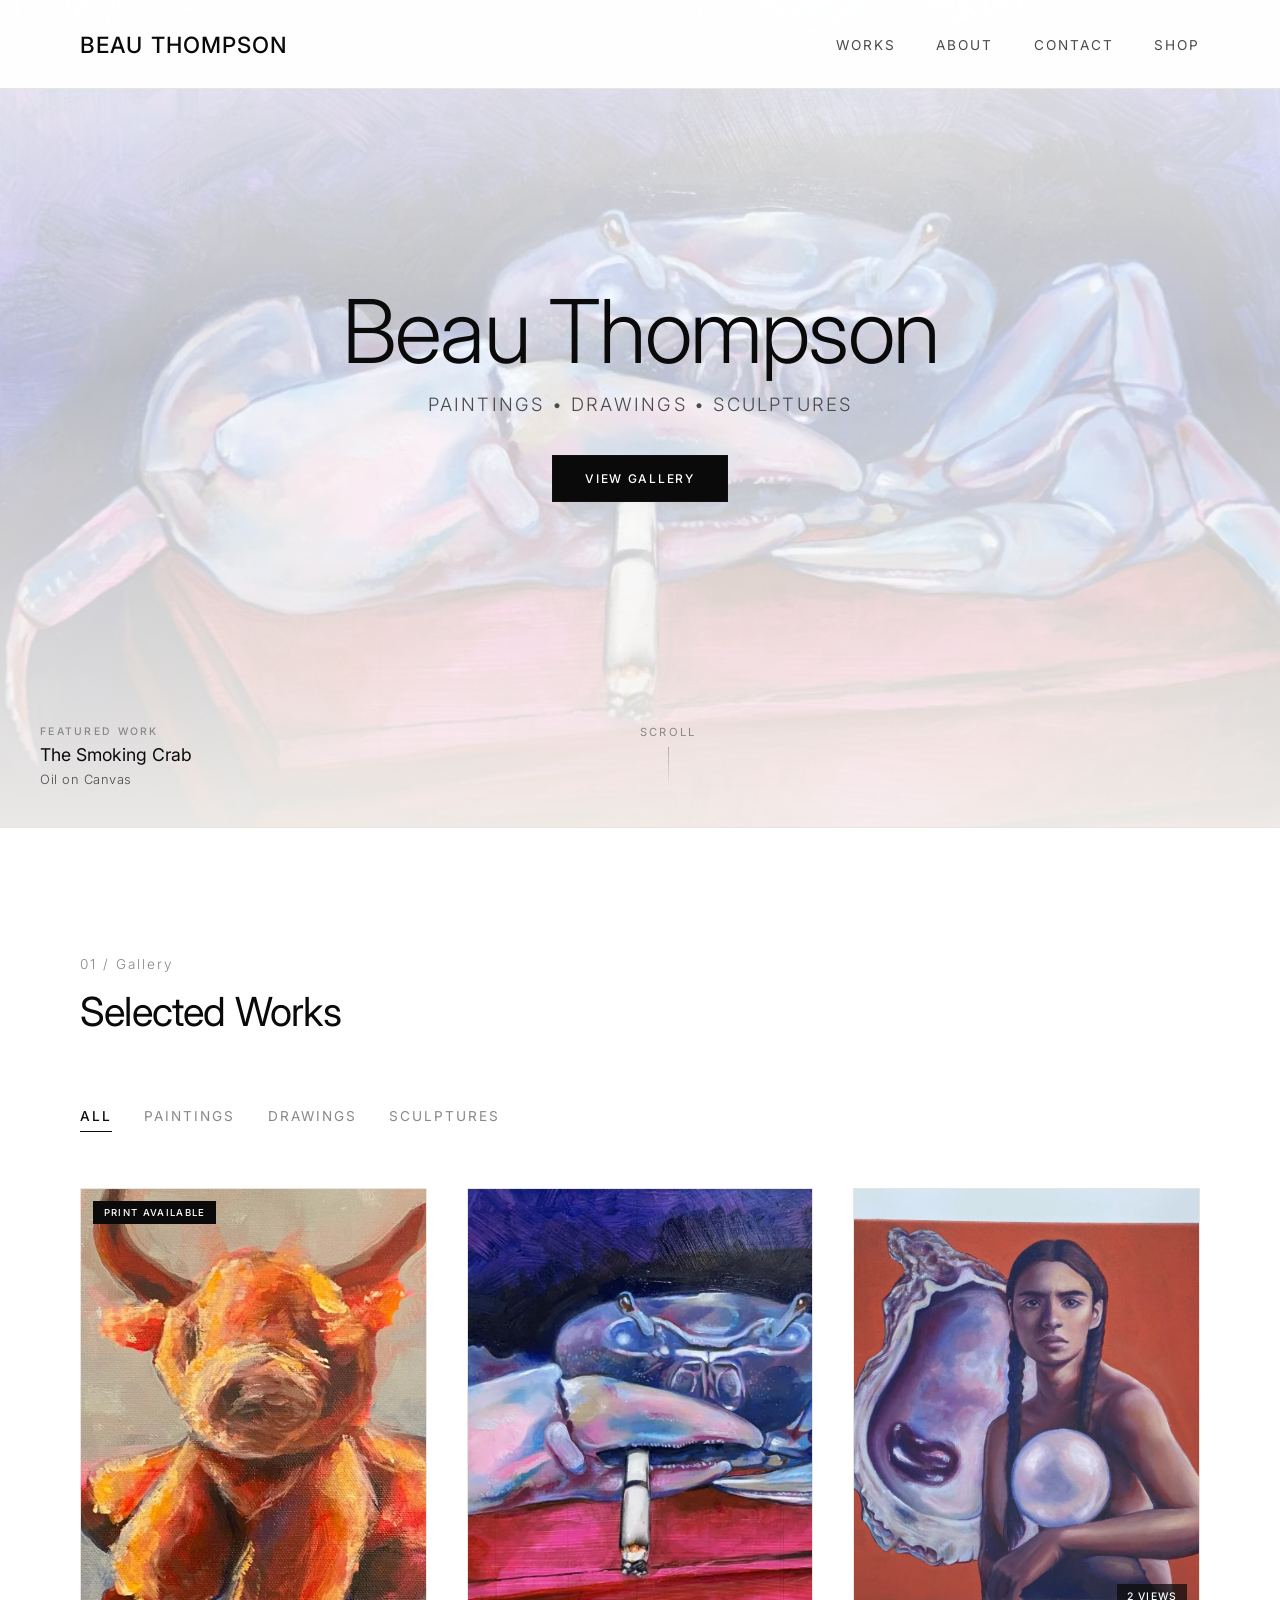
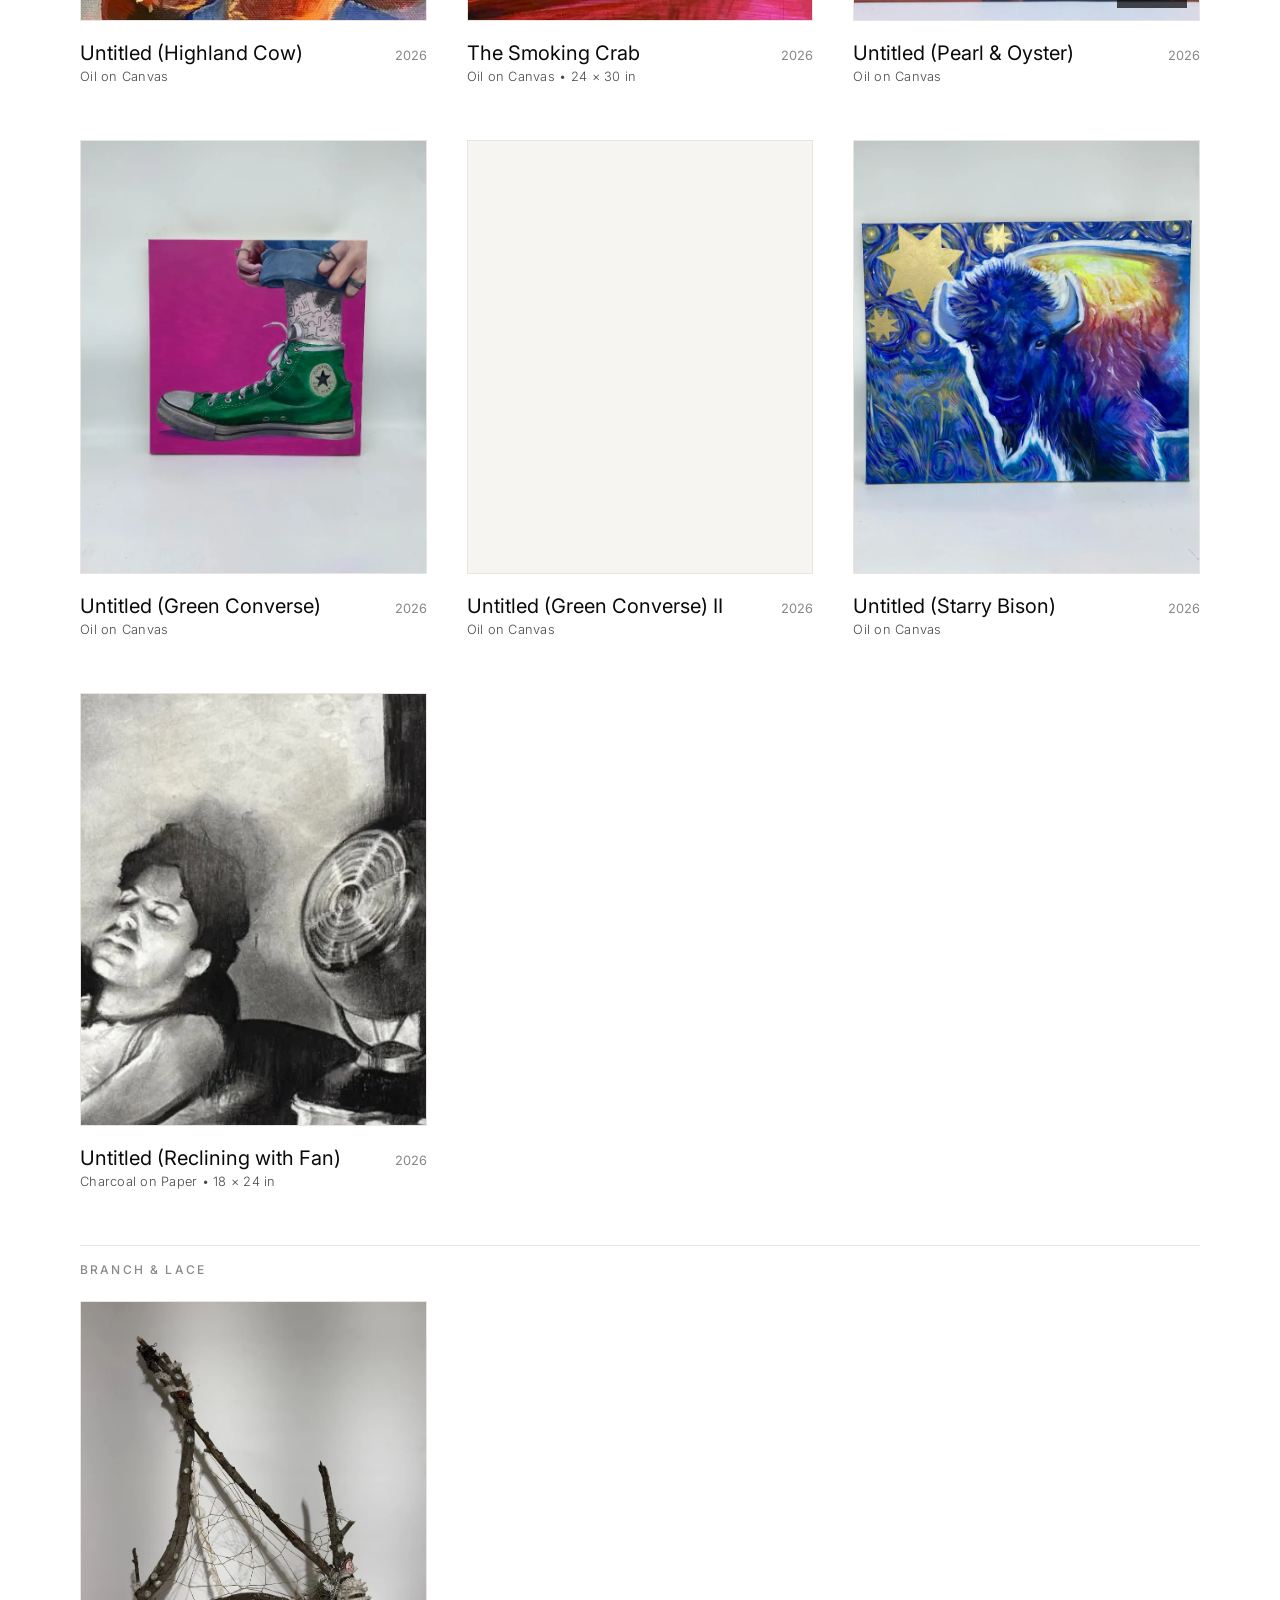
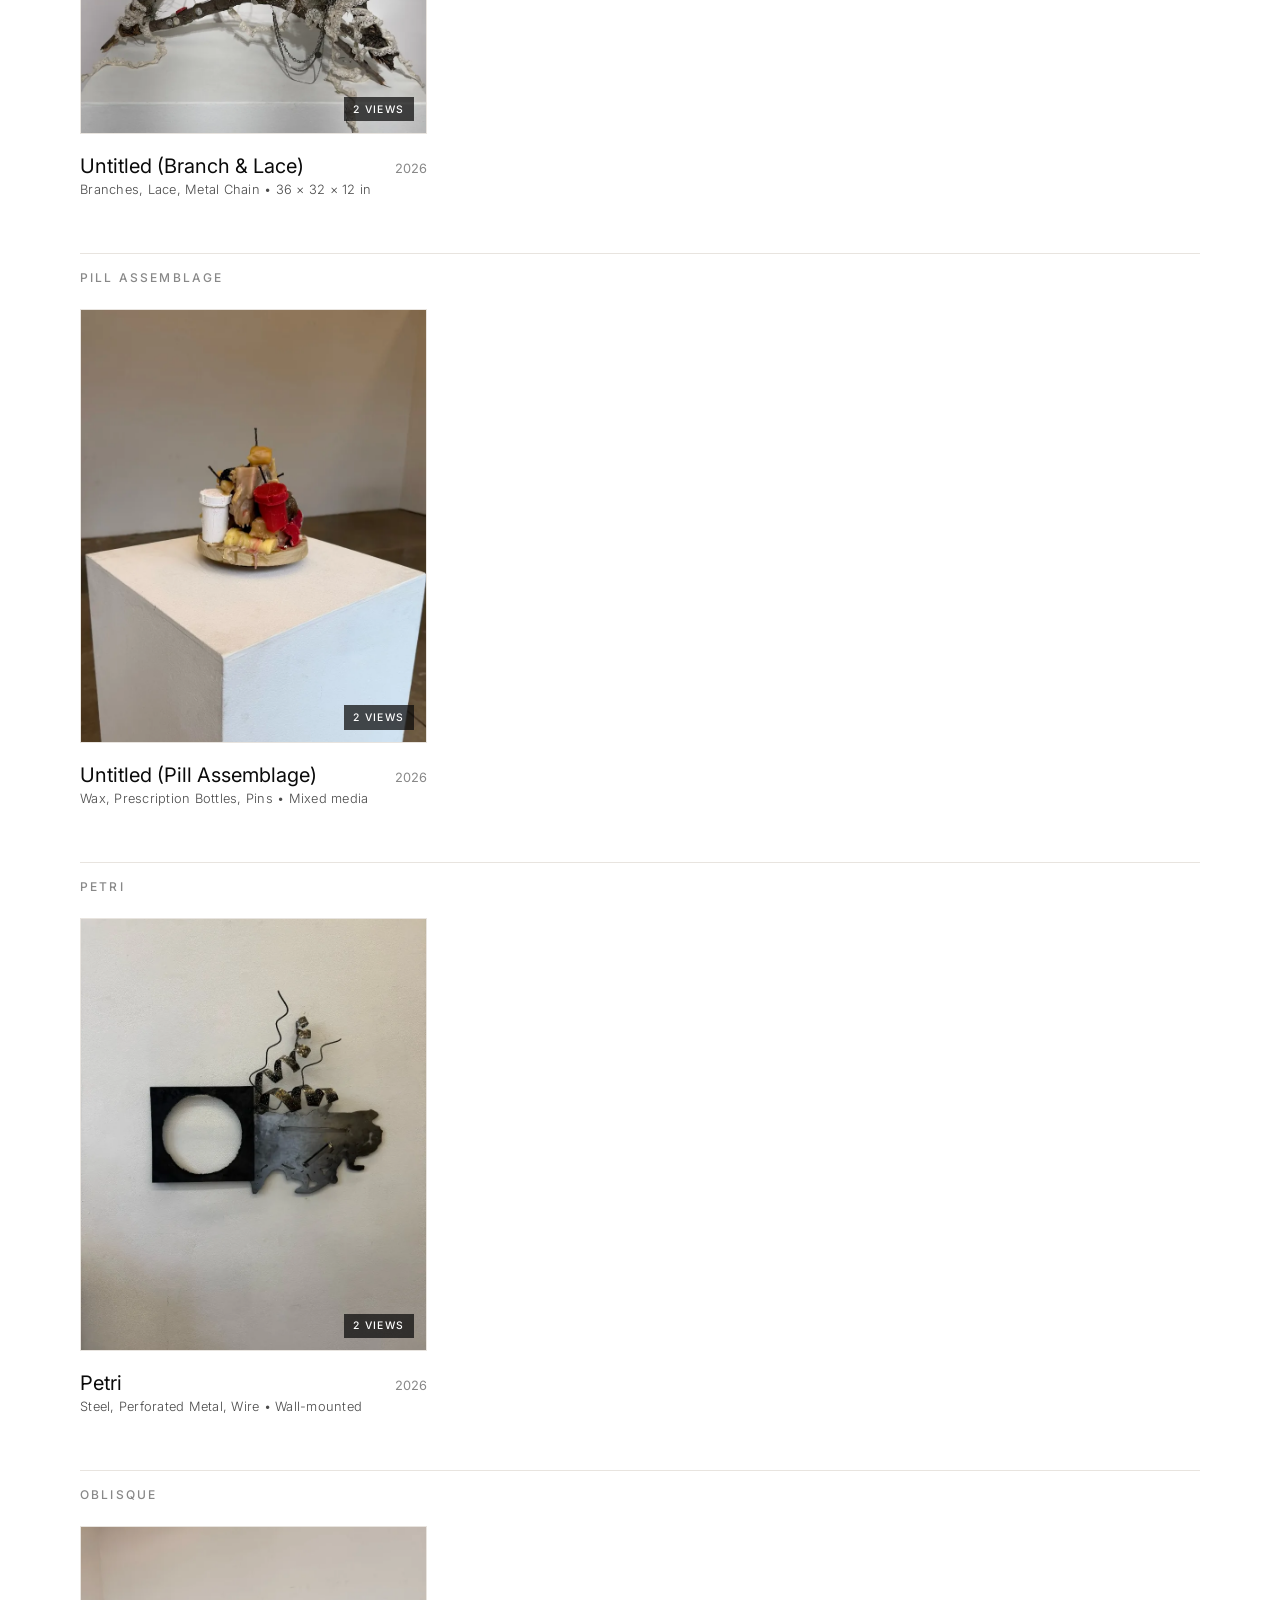
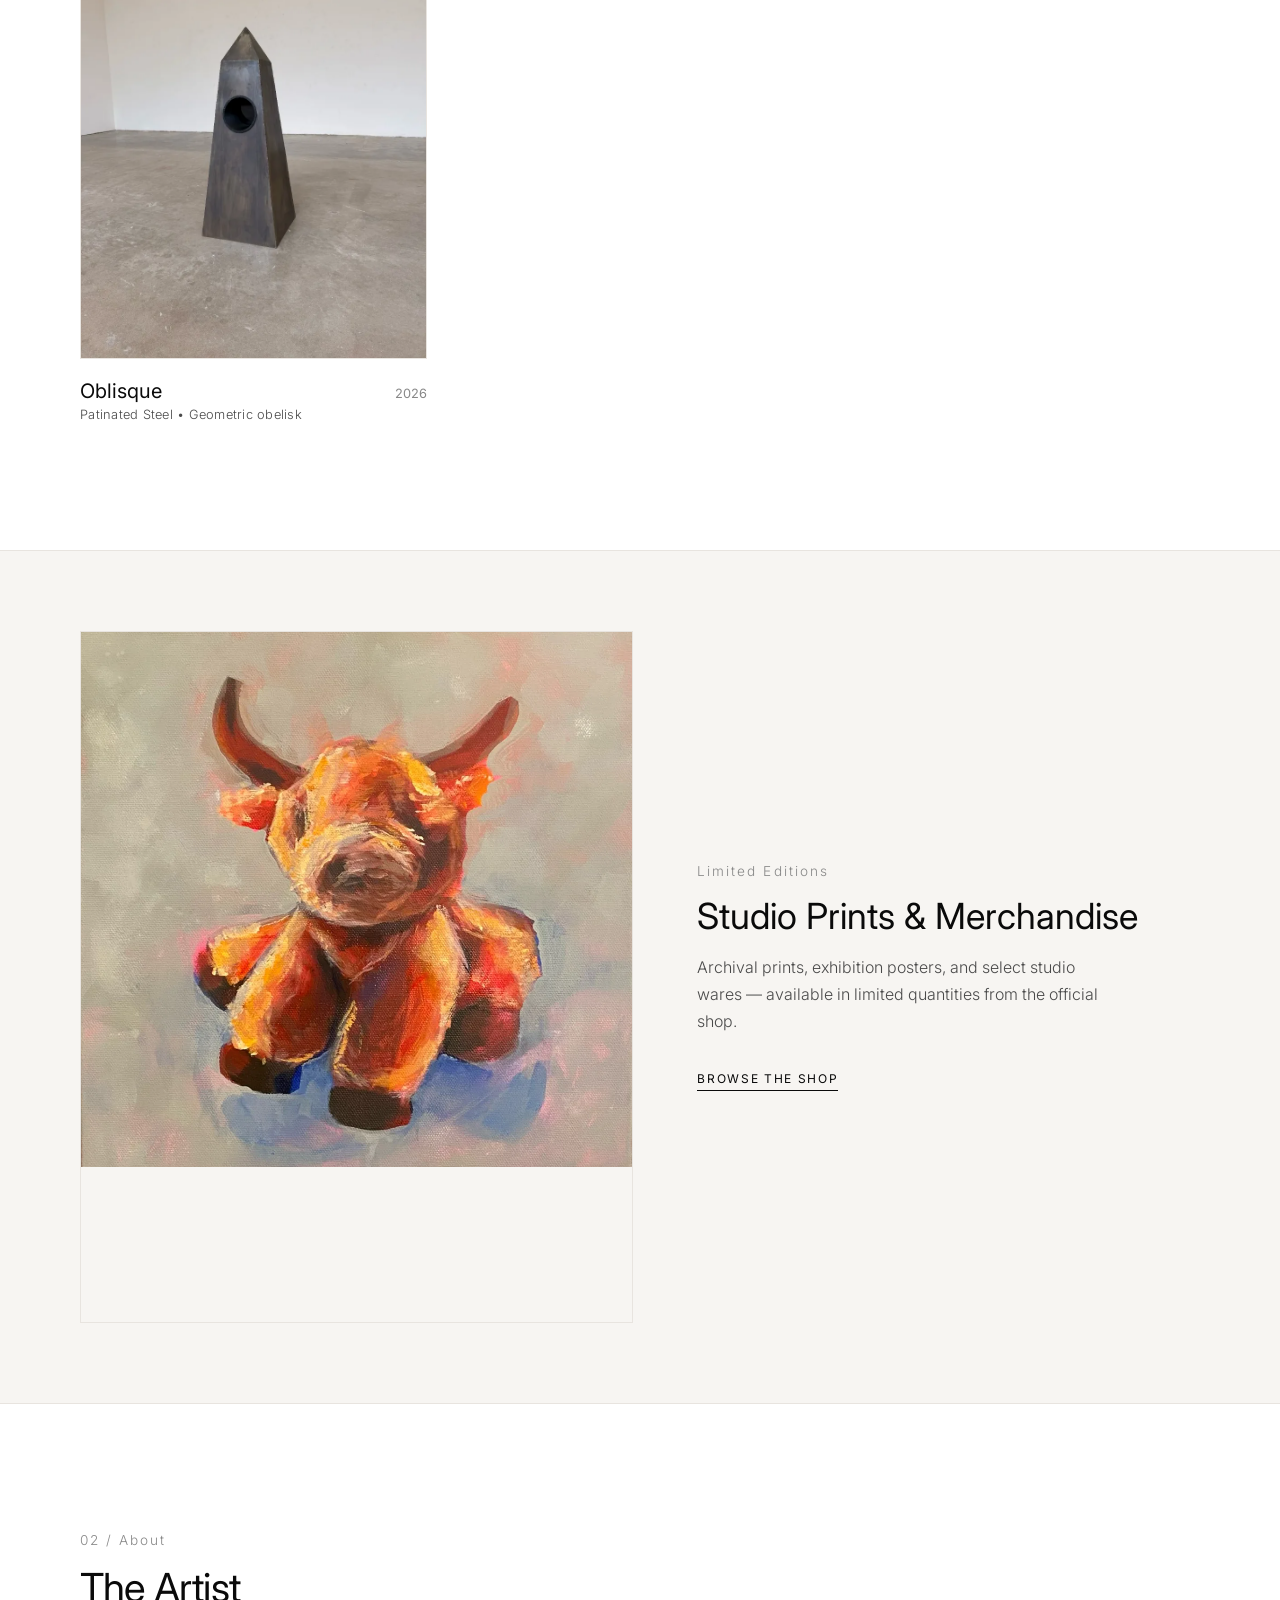
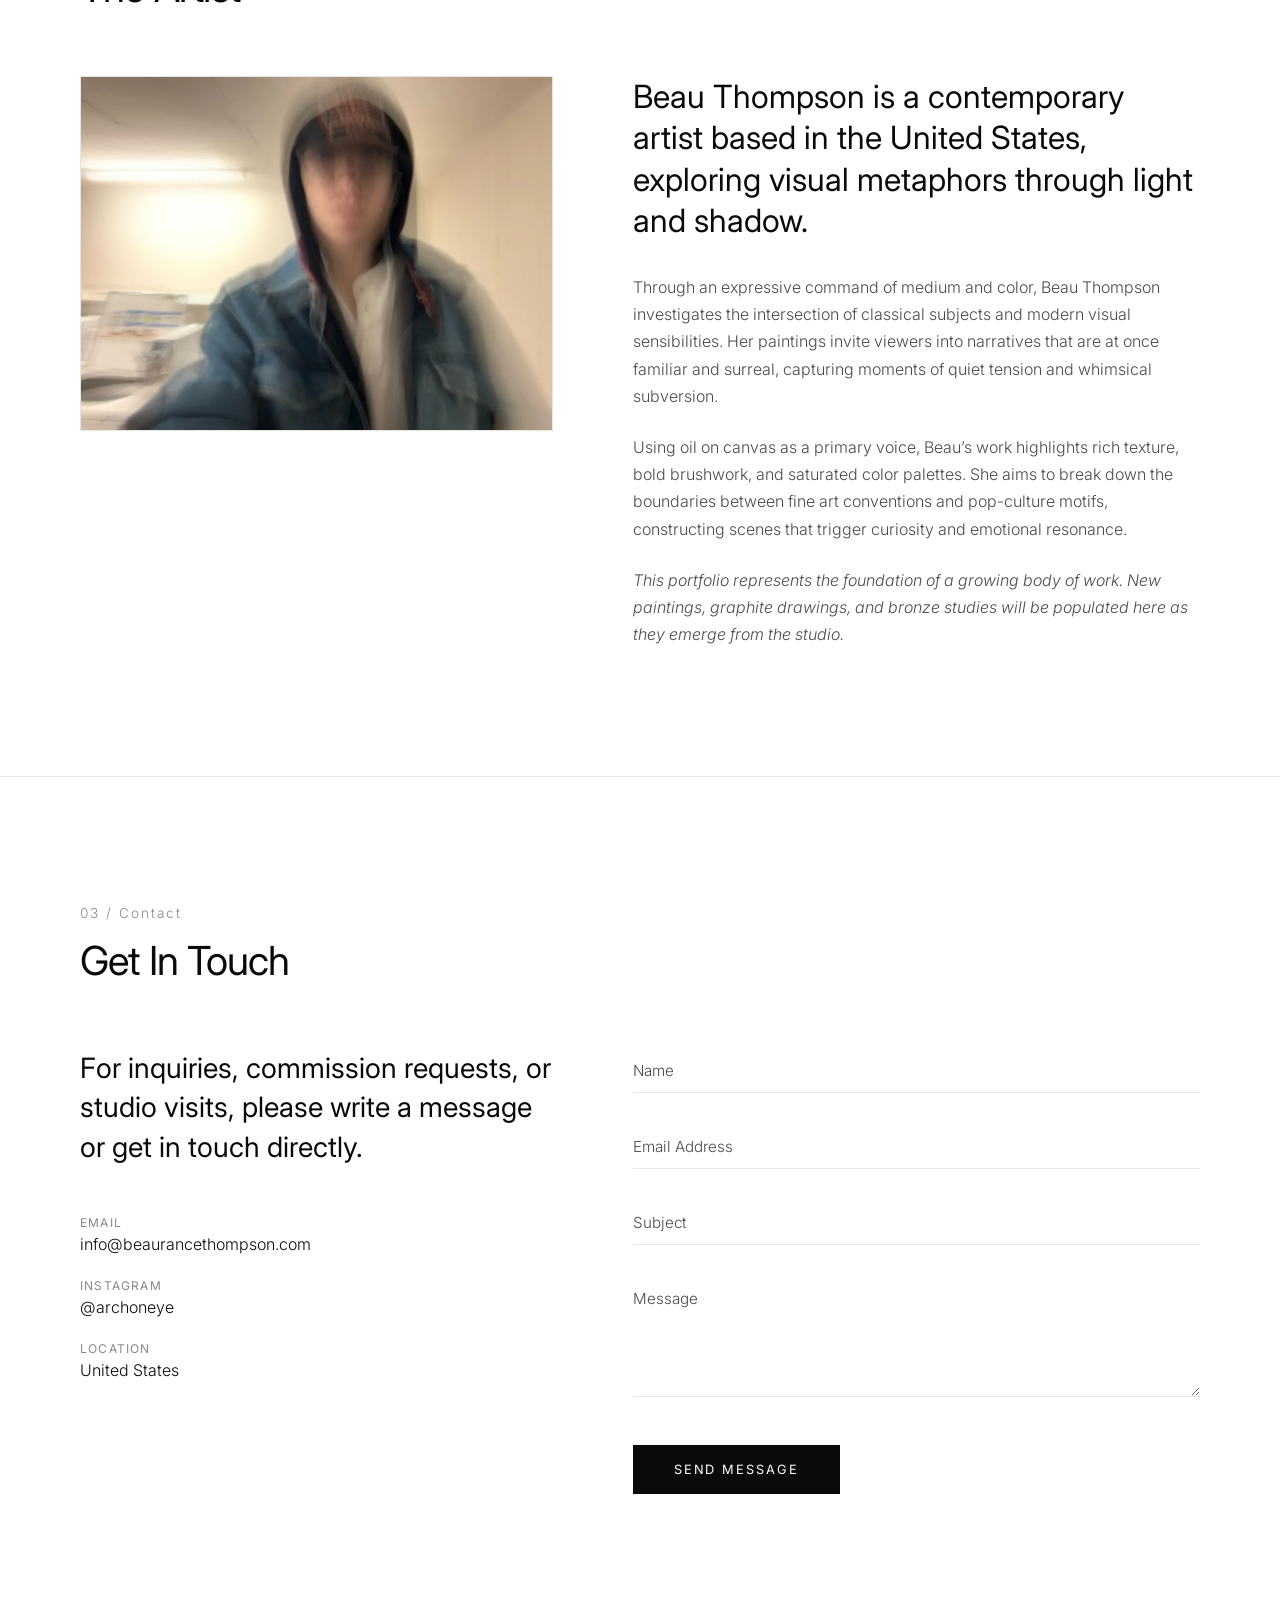
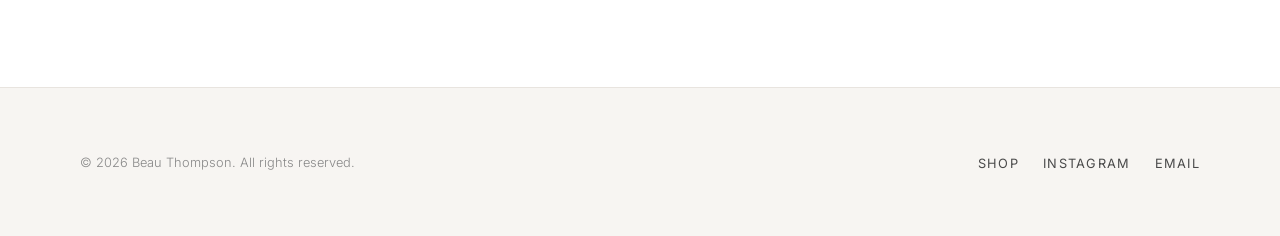
==== index.html @ cefa0b73 "Replace shop cart/checkout with Etsy store links - Remove cart drawer, PayPal checkout, success moda" ====
<!DOCTYPE html>
<html lang="en">
<head>
  <meta charset="UTF-8">
  <script>
    (function () {
      if (!location.hostname.endsWith('github.io')) return;
      var segment = location.pathname.split('/').filter(Boolean)[0];
      if (!segment || segment.includes('.')) return;
      var base = document.createElement('base');
      base.href = '/' + segment + '/';
      document.head.insertBefore(base, document.head.firstChild);
    })();
  </script>
  <meta name="viewport" content="width=device-width, initial-scale=1.0, viewport-fit=cover">
  <title>Beau Thompson | Fine Art Portfolio</title>
  <meta name="description" content="Official art portfolio of Beau Thompson — contemporary paintings, drawings, and sculptures exploring classical subjects through a modern visual language.">
  <meta name="theme-color" content="#f5f0ea">
  <meta name="author" content="Beau Thompson">

  <!-- Replace with the production domain before launch -->
  <link rel="canonical" href="https://beaurancethompson.com/">

  <link rel="preconnect" href="https://fonts.googleapis.com">
  <link rel="preconnect" href="https://fonts.gstatic.com" crossorigin>
  <link rel="stylesheet" href="https://fonts.googleapis.com/css2?family=Inter:wght@300;400;500&display=swap">

  <link rel="icon" type="image/svg+xml" href="favicon.svg">
  <link rel="apple-touch-icon" href="assets/highland-cow.webp">

  <meta property="og:title" content="Beau Thompson | Fine Art Portfolio">
  <meta property="og:description" content="Contemporary paintings, drawings, and sculptures by Beau Thompson.">
  <meta property="og:image" content="assets/crab-cigarette.webp">
  <meta property="og:image:alt" content="The Smoking Crab — oil painting by Beau Thompson">
  <meta property="og:type" content="website">
  <meta property="og:url" content="https://beaurancethompson.com/">
  <meta property="og:site_name" content="Beau Thompson">

  <meta name="twitter:card" content="summary_large_image">
  <meta name="twitter:title" content="Beau Thompson | Fine Art Portfolio">
  <meta name="twitter:description" content="Contemporary paintings, drawings, and sculptures by Beau Thompson.">
  <meta name="twitter:image" content="assets/crab-cigarette.webp">

  <link rel="stylesheet" href="style.css?v=20">
  <link rel="preload" as="image" href="assets/crab-cigarette.webp" fetchpriority="high">
  <link rel="preload" as="image" href="assets/highland-cow.webp">

  <script type="application/ld+json">
  {
    "@context": "https://schema.org",
    "@type": "VisualArtist",
    "name": "Beau Thompson",
    "url": "https://beaurancethompson.com/",
    "sameAs": ["https://www.instagram.com/archoneye/"],
    "email": "info@beaurancethompson.com",
    "jobTitle": "Contemporary Artist",
    "knowsAbout": ["Oil Painting", "Charcoal Drawing", "Mixed Media Sculpture"]
  }
  </script>
</head>
<body>

  <a href="#gallery" class="skip-link">Skip to works</a>

  <!-- Header & Navigation -->
  <header id="header">
    <div class="container nav-container">
      <a href="#home" class="logo hero-animate">BEAU THOMPSON</a>
      <button class="menu-toggle" id="menu-toggle" aria-label="Open menu" aria-controls="nav-wrapper" aria-expanded="false">
        <span></span><span></span><span></span>
      </button>
      <div class="nav-overlay" id="nav-overlay"></div>
      <div class="nav-wrapper" id="nav-wrapper">
        <nav>
          <ul>
            <li><a href="#gallery" class="nav-link">Works</a></li>
            <li><a href="#about" class="nav-link">About</a></li>
            <li><a href="#contact" class="nav-link">Contact</a></li>
            <li><a href="shop.html" class="nav-link">Shop</a></li>
          </ul>
        </nav>
      </div>
    </div>
  </header>

  <main id="site-main">
  <!-- Hero Section -->
  <section id="home" class="hero">
    <div class="hero-bg" aria-hidden="true">
      <div class="hero-slides" id="hero-slides">
        <img src="assets/crab-cigarette.webp" data-src="assets/crab-cigarette.webp" alt="" class="hero-slide is-visible" data-title="The Smoking Crab" data-meta="Oil on Canvas" fetchpriority="high" decoding="async">
        <img src="assets/highland-cow.webp" data-src="assets/highland-cow.webp" alt="" class="hero-slide" data-title="Untitled (Highland Cow)" data-meta="Oil on Canvas" decoding="async">
        <img src="assets/pearl-oyster-1.webp" data-src="assets/pearl-oyster-1.webp" alt="" class="hero-slide" data-title="Untitled (Pearl & Oyster)" data-meta="Oil on Canvas" decoding="async">
        <img src="assets/starry-bison.webp" data-src="assets/starry-bison.webp" alt="" class="hero-slide hero-slide--bison" data-title="Untitled (Starry Bison)" data-meta="Oil on Canvas" decoding="async">
        <img src="assets/drawing-1.webp" data-src="assets/drawing-1.webp" alt="" class="hero-slide" data-title="Untitled (Reclining with Fan)" data-meta="Charcoal on Paper" decoding="async">
        <img src="assets/petri.webp" data-src="assets/petri.webp" alt="" class="hero-slide" data-title="Petri" data-meta="Steel &amp; Perforated Metal" decoding="async">
      </div>
    </div>
    <div class="hero-content">
      <h2 class="hero-animate">Beau Thompson</h2>
      <p class="hero-tagline hero-animate">Paintings &bull; Drawings &bull; Sculptures</p>
      <div class="hero-actions hero-animate">
        <a href="#gallery" class="hero-btn hero-btn-primary">View Gallery</a>
      </div>
    </div>
    <a href="#gallery" class="hero-scroll hero-animate" aria-label="Scroll to gallery">
      <span>Scroll</span>
      <span class="hero-scroll-line"></span>
    </a>
    <figcaption class="hero-caption hero-animate" id="hero-caption" aria-live="polite">
      <span class="hero-caption-label">Featured Work</span>
      <span class="hero-caption-title" id="hero-caption-title"></span>
      <span class="hero-caption-meta" id="hero-caption-meta"></span>
    </figcaption>
  </section>

  <!-- Gallery Section -->
  <section id="gallery">
    <div class="container">
      <div class="section-header reveal">
        <span class="section-num">01 / Gallery</span>
        <h3 class="section-title">Selected Works</h3>
      </div>

      <!-- Category Filter Tabs -->
      <ul class="gallery-filters">
        <li><button class="filter-btn active" data-filter="all">All</button></li>
        <li><button class="filter-btn" data-filter="paintings">Paintings</button></li>
        <li><button class="filter-btn" data-filter="drawings">Drawings</button></li>
        <li><button class="filter-btn" data-filter="sculptures">Sculptures</button></li>
      </ul>

      <ul class="gallery-subfilters" id="gallery-subfilters" hidden>
        <li><button class="subfilter-btn active" data-subfilter="all">All</button></li>
      </ul>

      <!-- Gallery Grid -->
      <div class="gallery-grid" id="gallery-grid">
        
        <!-- Painting: Highland Cow -->
        <div class="art-card" data-category="paintings" data-subcategory="animals" data-availability="print-available" data-statement="Apparel and studio prints adapted from this painting are available in the Shop.">
          <div class="art-image-wrapper art-image-wrapper--highland-cow">
            <picture>
              <source srcset="assets/highland-cow.webp" type="image/webp">
              <img src="assets/highland-cow.webp" alt="Untitled (Highland Cow) - Impressionistic oil painting of a highland cow by Beau Thompson" loading="lazy" decoding="async">
            </picture>
            <span class="art-availability" data-status="print-available">Print Available</span>
          </div>
          <div class="art-info">
            <div class="art-title-row">
              <h4 class="art-title">Untitled (Highland Cow)</h4>
              <span class="art-year">2026</span>
            </div>
            <span class="art-meta">Oil on Canvas</span>
          </div>
        </div>

        <!-- Active Artwork: The Smoking Crab -->
        <div class="art-card" data-category="paintings" data-subcategory="animals" data-availability="inquire">
          <div class="art-image-wrapper art-image-wrapper--crab">
            <picture>
              <source srcset="assets/crab-cigarette.webp" type="image/webp">
              <img src="assets/crab-cigarette.webp" alt="The Smoking Crab - Oil painting of a blue crab smoking a cigarette by Beau Thompson" loading="lazy" decoding="async">
            </picture>
          </div>
          <div class="art-info">
            <div class="art-title-row">
              <h4 class="art-title">The Smoking Crab</h4>
              <span class="art-year">2026</span>
            </div>
            <span class="art-meta">Oil on Canvas &bull; 24 × 30 in</span>
          </div>
        </div>

        <!-- Painting: Pearl & Oyster -->
        <div class="art-card art-card--series" data-category="paintings" data-subcategory="portraits" data-availability="inquire" data-gallery='[{"src":"assets/pearl-oyster-1.webp","title":"Untitled (Pearl & Oyster)","meta":"Oil on Canvas"},{"src":"assets/pearl-oyster-2.webp","title":"Untitled (Pearl & Oyster) II","meta":"Oil on Canvas"}]'>
          <div class="art-image-wrapper">
            <picture>
              <source srcset="assets/pearl-oyster-1.webp" type="image/webp">
              <img src="assets/pearl-oyster-1.webp" alt="Untitled (Pearl & Oyster) - Portrait with pearl and oyster shell by Beau Thompson" loading="lazy" decoding="async">
            </picture>
            <span class="art-gallery-badge">2 views</span>
          </div>
          <div class="art-info">
            <div class="art-title-row">
              <h4 class="art-title">Untitled (Pearl & Oyster)</h4>
              <span class="art-year">2026</span>
            </div>
            <span class="art-meta">Oil on Canvas</span>
          </div>
        </div>

        <!-- Painting: Green Converse -->
        <div class="art-card" data-category="paintings" data-subcategory="objects" data-availability="inquire">
          <div class="art-image-wrapper">
            <picture>
              <source srcset="assets/converse-pink.webp" type="image/webp">
              <img src="assets/converse-pink.webp" alt="Untitled (Green Converse) - Painting of green high-top sneakers by Beau Thompson" loading="lazy" decoding="async">
            </picture>
          </div>
          <div class="art-info">
            <div class="art-title-row">
              <h4 class="art-title">Untitled (Green Converse)</h4>
              <span class="art-year">2026</span>
            </div>
            <span class="art-meta">Oil on Canvas</span>
          </div>
        </div>

        <!-- Painting: Green Converse II -->
        <div class="art-card" data-category="paintings" data-subcategory="objects" data-availability="inquire">
          <div class="art-image-wrapper">
            <picture>
              <source srcset="assets/converse-gold.webp" type="image/webp">
              <img src="assets/converse-gold.webp" alt="Untitled (Green Converse) II - Painting of green high-top sneakers by Beau Thompson" loading="lazy" decoding="async">
            </picture>
          </div>
          <div class="art-info">
            <div class="art-title-row">
              <h4 class="art-title">Untitled (Green Converse) II</h4>
              <span class="art-year">2026</span>
            </div>
            <span class="art-meta">Oil on Canvas</span>
          </div>
        </div>

        <!-- Painting: Starry Bison -->
        <div class="art-card" data-category="paintings" data-subcategory="animals" data-availability="inquire">
          <div class="art-image-wrapper">
            <picture>
              <source srcset="assets/starry-bison.webp" type="image/webp">
              <img src="assets/starry-bison.webp" alt="Untitled (Starry Bison) - Van Gogh-inspired bison portrait by Beau Thompson" loading="lazy" decoding="async">
            </picture>
          </div>
          <div class="art-info">
            <div class="art-title-row">
              <h4 class="art-title">Untitled (Starry Bison)</h4>
              <span class="art-year">2026</span>
            </div>
            <span class="art-meta">Oil on Canvas</span>
          </div>
        </div>

        <!-- Drawing 1: Reclining with Fan -->
        <div class="art-card" data-category="drawings" data-availability="inquire">
          <div class="art-image-wrapper art-image-wrapper--fan">
            <picture>
              <source srcset="assets/drawing-1.webp" type="image/webp">
              <img src="assets/drawing-1.webp" alt="Untitled (Reclining with Fan) - Charcoal drawing of a person resting near a fan by Beau Thompson" loading="lazy" decoding="async">
            </picture>
          </div>
          <div class="art-info">
            <div class="art-title-row">
              <h4 class="art-title">Untitled (Reclining with Fan)</h4>
              <span class="art-year">2026</span>
            </div>
            <span class="art-meta">Charcoal on Paper &bull; 18 × 24 in</span>
          </div>
        </div>

        <!-- Sculpture Group: Branch & Lace -->
        <div class="gallery-cluster" data-category="sculptures" data-subcategory="assemblage">
          <span class="gallery-cluster-label">Branch &amp; Lace</span>
          <div class="gallery-cluster-grid">
            <div class="art-card art-card--series" data-category="sculptures" data-subcategory="assemblage" data-availability="inquire" data-gallery='[{"src":"assets/sculpture-1.webp","title":"Untitled (Branch & Lace)","meta":"Branches, Lace, Metal Chain • 36 × 32 × 12 in"},{"src":"assets/sculpture-1-detail.webp","title":"Untitled (Branch & Lace) – Detail","meta":"Detail View • Close-up"}]'>
              <div class="art-image-wrapper">
                <picture>
                  <source srcset="assets/sculpture-1.webp" type="image/webp">
                  <img src="assets/sculpture-1.webp" alt="Untitled (Branch & Lace) - Mixed media sculpture by Beau Thompson" loading="lazy" decoding="async">
                </picture>
                <span class="art-gallery-badge">2 views</span>
              </div>
              <div class="art-info">
                <div class="art-title-row">
                  <h4 class="art-title">Untitled (Branch & Lace)</h4>
                  <span class="art-year">2026</span>
                </div>
                <span class="art-meta">Branches, Lace, Metal Chain &bull; 36 × 32 × 12 in</span>
              </div>
            </div>
          </div>
        </div>

        <!-- Sculpture Group: Pill Assemblage -->
        <div class="gallery-cluster" data-category="sculptures" data-subcategory="assemblage">
          <span class="gallery-cluster-label">Pill Assemblage</span>
          <div class="gallery-cluster-grid">
            <div class="art-card art-card--series" data-category="sculptures" data-subcategory="assemblage" data-availability="inquire" data-gallery='[{"src":"assets/sculpture-pills-1.webp","title":"Untitled (Pill Assemblage)","meta":"Wax, Prescription Bottles, Pins • Mixed media"},{"src":"assets/sculpture-pills-2.webp","title":"Untitled (Pill Assemblage) II","meta":"Wax, Prescription Bottles, Pins • Mixed media"}]'>
              <div class="art-image-wrapper">
                <picture>
                  <source srcset="assets/sculpture-pills-1.webp" type="image/webp">
                  <img src="assets/sculpture-pills-1.webp" alt="Untitled (Pill Assemblage) - Wax and prescription bottle sculpture by Beau Thompson" loading="lazy" decoding="async">
                </picture>
                <span class="art-gallery-badge">2 views</span>
              </div>
              <div class="art-info">
                <div class="art-title-row">
                  <h4 class="art-title">Untitled (Pill Assemblage)</h4>
                  <span class="art-year">2026</span>
                </div>
                <span class="art-meta">Wax, Prescription Bottles, Pins &bull; Mixed media</span>
              </div>
            </div>
          </div>
        </div>

        <!-- Sculpture Group: Petri -->
        <div class="gallery-cluster" data-category="sculptures" data-subcategory="wall-works">
          <span class="gallery-cluster-label">Petri</span>
          <div class="gallery-cluster-grid">
            <div class="art-card art-card--series" data-category="sculptures" data-subcategory="wall-works" data-availability="inquire" data-gallery='[{"src":"assets/petri.webp","title":"Petri","meta":"Steel, Perforated Metal, Wire • Wall-mounted"},{"src":"assets/petri-detail.webp","title":"Petri – Detail","meta":"Detail View • Perforated metal & steel"}]'>
              <div class="art-image-wrapper">
                <picture>
                  <source srcset="assets/petri.webp" type="image/webp">
                  <img src="assets/petri.webp" alt="Petri - Wall-mounted steel and perforated metal sculpture by Beau Thompson" loading="lazy" decoding="async">
                </picture>
                <span class="art-gallery-badge">2 views</span>
              </div>
              <div class="art-info">
                <div class="art-title-row">
                  <h4 class="art-title">Petri</h4>
                  <span class="art-year">2026</span>
                </div>
                <span class="art-meta">Steel, Perforated Metal, Wire &bull; Wall-mounted</span>
              </div>
            </div>
          </div>
        </div>

        <!-- Sculpture Group: Oblisque -->
        <div class="gallery-cluster" data-category="sculptures" data-subcategory="freestanding">
          <span class="gallery-cluster-label">Oblisque</span>
          <div class="gallery-cluster-grid">
            <div class="art-card" data-category="sculptures" data-subcategory="freestanding" data-availability="inquire">
              <div class="art-image-wrapper">
                <picture>
                  <source srcset="assets/oblisque.webp" type="image/webp">
                  <img src="assets/oblisque.webp" alt="Oblisque - Dark metal obelisk sculpture with circular void by Beau Thompson" loading="lazy" decoding="async">
                </picture>
              </div>
              <div class="art-info">
                <div class="art-title-row">
                  <h4 class="art-title">Oblisque</h4>
                  <span class="art-year">2026</span>
                </div>
                <span class="art-meta">Patinated Steel &bull; Geometric obelisk</span>
              </div>
            </div>
          </div>
        </div>

      </div>
    </div>
  </section>

  <!-- Featured Shop Banner -->
  <section class="featured-banner reveal">
    <div class="container featured-banner-inner">
      <div class="featured-banner-image">
        <picture>
          <source srcset="assets/highland-cow.webp" type="image/webp">
          <img src="assets/highland-cow.webp" alt="Untitled (Highland Cow) — featured studio print" loading="lazy" decoding="async">
        </picture>
      </div>
      <div class="featured-banner-text">
        <span class="section-num">Limited Editions</span>
        <h3>Studio Prints &amp; Merchandise</h3>
        <p>Archival prints, exhibition posters, and select studio wares — available in limited quantities from the official shop.</p>
        <a href="shop.html" class="featured-banner-link">Browse the Shop</a>
      </div>
    </div>
  </section>

  <!-- About Section -->
  <section id="about">
    <div class="container">
      <div class="section-header reveal">
        <span class="section-num">02 / About</span>
        <h3 class="section-title">The Artist</h3>
      </div>

      <div class="about-layout reveal">
        <div class="about-visual">
          <picture>
            <source srcset="assets/artist.webp" type="image/webp">
            <img src="assets/artist.webp" alt="Beau Thompson — artist portrait" loading="lazy" decoding="async">
          </picture>
        </div>

        <div class="about-text">
          <h4 class="about-tagline">Beau Thompson is a contemporary artist based in the United States, exploring visual metaphors through light and shadow.</h4>
          <div class="about-bio">
            <p>Through an expressive command of medium and color, Beau Thompson investigates the intersection of classical subjects and modern visual sensibilities. Her paintings invite viewers into narratives that are at once familiar and surreal, capturing moments of quiet tension and whimsical subversion.</p>
            <p>Using oil on canvas as a primary voice, Beau’s work highlights rich texture, bold brushwork, and saturated color palettes. She aims to break down the boundaries between fine art conventions and pop-culture motifs, constructing scenes that trigger curiosity and emotional resonance.</p>
            <p><em>This portfolio represents the foundation of a growing body of work. New paintings, graphite drawings, and bronze studies will be populated here as they emerge from the studio.</em></p>
          </div>
        </div>
      </div>
    </div>
  </section>

  <!-- Contact Section -->
  <section id="contact">
    <div class="container">
      <div class="section-header reveal">
        <span class="section-num">03 / Contact</span>
        <h3 class="section-title">Get In Touch</h3>
      </div>

      <div class="contact-layout reveal">
        <div class="contact-info">
          <h4 class="contact-statement">For inquiries, commission requests, or studio visits, please write a message or get in touch directly.</h4>
          <div class="contact-details">
            <div class="contact-item">
              <span class="contact-label">Email</span>
              <span class="contact-value"><a href="mailto:info@beaurancethompson.com">info@beaurancethompson.com</a></span>
            </div>
            <div class="contact-item">
              <span class="contact-label">Instagram</span>
              <span class="contact-value"><a href="https://www.instagram.com/archoneye/" target="_blank" rel="noopener noreferrer">@archoneye</a></span>
            </div>
            <div class="contact-item">
              <span class="contact-label">Location</span>
              <span class="contact-value">United States</span>
            </div>
          </div>
        </div>

        <!--
          To enable real submissions, set data-endpoint on the form below to your
          Formspree (https://formspree.io/f/yourId), Basin, or Netlify Forms URL.
          When the attribute is empty the form falls back to a local simulation.
        -->
        <form class="contact-form" id="contact-form" data-endpoint="" method="POST" novalidate>
          <div class="form-group">
            <input type="text" id="name" name="name" class="form-input" placeholder=" " required autocomplete="name">
            <label for="name" class="form-label">Name</label>
          </div>
          
          <div class="form-group">
            <input type="email" id="email" name="email" class="form-input" placeholder=" " required autocomplete="email">
            <label for="email" class="form-label">Email Address</label>
          </div>

          <div class="form-group">
            <input type="text" id="subject" name="subject" class="form-input" placeholder=" ">
            <label for="subject" class="form-label">Subject</label>
          </div>

          <div class="form-group">
            <textarea id="message" name="message" class="form-input" placeholder=" " required></textarea>
            <label for="message" class="form-label">Message</label>
          </div>

          <input type="text" name="_gotcha" tabindex="-1" autocomplete="off" aria-hidden="true" class="form-honeypot">

          <button type="submit" class="submit-btn">Send Message</button>
          <div class="form-message" id="form-message">Thank you. Your message has been sent successfully.</div>
        </form>
      </div>
    </div>
  </section>

  </main>

  <!-- Lightbox Modal -->
  <div class="lightbox" id="lightbox" aria-hidden="true">
    <div class="lightbox-content" role="dialog" aria-modal="true" aria-label="Artwork viewer">
      <button class="lightbox-close" id="lightbox-close" aria-label="Close Lightbox">
        <svg viewBox="0 0 24 24" fill="none" stroke="currentColor" stroke-width="1.5">
          <line x1="18" y1="6" x2="6" y2="18"></line>
          <line x1="6" y1="6" x2="18" y2="18"></line>
        </svg>
      </button>
      <button class="lightbox-nav lightbox-prev" id="lightbox-prev" aria-label="Previous artwork">
        <svg viewBox="0 0 24 24"><polyline points="15 18 9 12 15 6"></polyline></svg>
      </button>
      <button class="lightbox-nav lightbox-next" id="lightbox-next" aria-label="Next artwork">
        <svg viewBox="0 0 24 24"><polyline points="9 18 15 12 9 6"></polyline></svg>
      </button>
      <div class="lightbox-image-wrapper">
        <img src="" alt="" class="lightbox-image" id="lightbox-image">
      </div>
      <div class="lightbox-details">
        <h4 class="lightbox-title" id="lightbox-title"></h4>
        <span class="lightbox-meta" id="lightbox-meta"></span>
        <span class="lightbox-availability" id="lightbox-availability"></span>
        <p class="lightbox-statement" id="lightbox-statement"></p>
        <span class="lightbox-counter" id="lightbox-counter"></span>
        <div class="lightbox-thumbs" id="lightbox-thumbs"></div>
        <a href="#contact" class="lightbox-inquire-btn" id="lightbox-inquire-btn">Inquire about this work</a>
      </div>
    </div>
  </div>

  <!-- Footer -->
  <footer>
    <div class="container footer-content">
      <span class="footer-copy">&copy; 2026 Beau Thompson. All rights reserved.</span>
      <ul class="footer-social">
        <li><a href="shop.html">Shop</a></li>
        <li><a href="https://www.instagram.com/archoneye/" target="_blank" rel="noopener noreferrer">Instagram</a></li>
        <li><a href="mailto:info@beaurancethompson.com">Email</a></li>
      </ul>
    </div>
  </footer>

  <button class="back-to-top" id="back-to-top" aria-label="Back to top">
    <svg viewBox="0 0 24 24"><polyline points="18 15 12 9 6 15"></polyline></svg>
  </button>

  <script src="app.js?v=17" defer></script>
</body>
</html>
---- style.css ----
/* 
   Beau Thompson - Portfolio Stylesheet
   Minimalist Light Gallery Theme
*/

:root {
  --bg-primary: #ffffff;
  --bg-secondary: #f7f5f2;
  --bg-overlay: rgba(255, 255, 255, 0.96);
  --text-primary: #0a0a0a;
  --text-secondary: #4a4a4a;
  --text-muted: #888888;
  --border-color: #e8e4df;
  --border-dark: #111111;
  --accent: #0a0a0a;
  --accent-warm: #8b6f47;
  
  --font-serif: 'Inter', sans-serif;
  --font-sans: 'Inter', sans-serif;
  
  --max-width: 1200px;

  /* Motion system */
  --ease-standard: cubic-bezier(0.4, 0, 0.2, 1);
  --ease-emphasized: cubic-bezier(0.2, 0, 0, 1);
  --ease-out: cubic-bezier(0.16, 1, 0.3, 1);
  --duration-instant: 120ms;
  --duration-fast: 180ms;
  --duration-base: 280ms;
  --duration-slow: 480ms;
  --duration-enter: 620ms;
  --duration-hero: 1000ms;
  --ease-hero: cubic-bezier(0.32, 0.72, 0, 1);
  --ease-enter: cubic-bezier(0.16, 1, 0.3, 1);
  --duration-modal: 400ms;
  --ease-modal: cubic-bezier(0.16, 1, 0.3, 1);

  /* Legacy aliases — kept for compatibility, prefer the new vars above */
  --transition-smooth: opacity var(--duration-base) var(--ease-out), transform var(--duration-base) var(--ease-out);
  --transition-fast: color var(--duration-fast) var(--ease-standard), background-color var(--duration-fast) var(--ease-standard), border-color var(--duration-fast) var(--ease-standard), opacity var(--duration-fast) var(--ease-standard);
}

* {
  box-sizing: border-box;
  margin: 0;
  padding: 0;
}

html {
  scroll-behavior: auto;
  background-color: var(--bg-primary);
  color: var(--text-primary);
  font-family: var(--font-sans);
  -webkit-font-smoothing: antialiased;
}

body {
  overflow-x: hidden;
}

/* Clip at the root too: off-canvas panels (cart drawer, mobile nav) are
   position:fixed, so body's overflow-x:hidden can't contain them — without
   this they extend the scroll width and cause a horizontal scroll on mobile. */
html {
  overflow-x: hidden;
}

body.menu-open {
  overflow: hidden;
}

body.scroll-locked {
  position: fixed;
  overflow: hidden;
  width: 100%;
  inset: 0;
}

.skip-link {
  position: absolute;
  top: -100%;
  left: 1rem;
  z-index: 10000;
  padding: 0.75rem 1.25rem;
  background: var(--accent);
  color: var(--bg-primary);
  font-size: 0.8rem;
  letter-spacing: 0.1em;
  text-transform: uppercase;
}

.skip-link:focus {
  top: 1rem;
}

/* Scrollbar Customization */
::-webkit-scrollbar {
  width: 6px;
}
::-webkit-scrollbar-track {
  background: var(--bg-primary);
}
::-webkit-scrollbar-thumb {
  background: var(--border-color);
  border-radius: 3px;
}
::-webkit-scrollbar-thumb:hover {
  background: var(--text-muted);
}

/* Typography */
h1, h2, h3, h4 {
  font-family: var(--font-serif);
  font-weight: 400;
  line-height: 1.2;
}

a {
  text-decoration: none;
  color: inherit;
  transition: color var(--duration-fast) var(--ease-standard);
}

/* Layout Utilities */
.container {
  max-width: var(--max-width);
  margin: 0 auto;
  padding: 0 2.5rem;
}

section {
  padding: 8rem 0;
  border-bottom: 1px solid var(--border-color);
}

section:last-of-type {
  border-bottom: none;
}

.section-header {
  margin-bottom: 4rem;
}

.section-num {
  font-size: 0.85rem;
  font-weight: 300;
  color: var(--text-muted);
  display: block;
  margin-bottom: 1rem;
  letter-spacing: 0.15em;
}

.section-title {
  font-size: 2.5rem;
  letter-spacing: -0.02em;
}

/* Header & Navigation */
header {
  position: fixed;
  top: 0;
  left: 0;
  width: 100%;
  z-index: 100;
  background-color: rgba(255, 255, 255, 0.96);
  border-bottom: 1px solid var(--border-color);
  padding-top: env(safe-area-inset-top, 0px);
  transition: background-color var(--duration-base) var(--ease-standard),
              border-color var(--duration-base) var(--ease-standard);
}

header.scrolled {
  padding: 1rem 0;
}

.nav-container {
  display: flex;
  justify-content: space-between;
  align-items: center;
  height: 5.5rem;
}

header.scrolled .nav-container {
  height: 4rem;
}

.logo {
  font-family: var(--font-serif);
  font-size: 1.4rem;
  font-weight: 500;
  letter-spacing: 0.05em;
}

nav ul {
  display: flex;
  list-style: none;
  gap: 2.5rem;
}

nav a {
  font-size: 0.85rem;
  font-weight: 400;
  letter-spacing: 0.15em;
  text-transform: uppercase;
  color: var(--text-secondary);
  position: relative;
  padding: 0.5rem 0;
}

nav a::after {
  content: '';
  position: absolute;
  bottom: 0;
  left: 0;
  width: 100%;
  height: 1px;
  background-color: var(--accent);
  transform: scaleX(0);
  transform-origin: left center;
  transition: transform var(--duration-base) var(--ease-emphasized);
}

nav a:hover, nav a.active {
  color: var(--text-primary);
}

nav a.active::after, nav a:hover::after {
  transform: scaleX(1);
}

/* Mobile Menu */
.menu-toggle {
  display: none;
  background: none;
  border: none;
  cursor: pointer;
  padding: 0.5rem;
  flex-direction: column;
  gap: 6px;
  z-index: 110;
}

.menu-toggle span {
  display: block;
  width: 22px;
  height: 1px;
  background-color: var(--text-primary);
  transition: var(--transition-fast);
}

.menu-toggle.active span:nth-child(1) {
  transform: translateY(7px) rotate(45deg);
}

.menu-toggle.active span:nth-child(2) {
  opacity: 0;
}

.menu-toggle.active span:nth-child(3) {
  transform: translateY(-7px) rotate(-45deg);
}

.nav-wrapper {
  display: flex;
  align-items: center;
  gap: 2.5rem;
}

.header-actions {
  display: flex;
  align-items: center;
  gap: 0.35rem;
}

/* Hero Section */
.hero {
  position: relative;
  min-height: 92vh;
  display: flex;
  align-items: center;
  justify-content: center;
  border-bottom: 1px solid var(--border-color);
  padding-top: 5.5rem;
  overflow: hidden;
}

.hero-bg {
  position: absolute;
  inset: 0;
  z-index: 0;
}

.hero-slides {
  position: absolute;
  inset: 0;
  isolation: isolate;
  /* Isolate the slide stack so crossfade repaints never reflow/repaint the page. */
  contain: layout paint;
}

.hero-slide {
  position: absolute;
  inset: 0;
  width: 100%;
  height: 100%;
  object-fit: cover;
  opacity: 0;
  z-index: 0;
  pointer-events: none;
  /* Promote each slide to its own GPU layer so the crossfade is a cheap
     compositor opacity blend instead of a full-viewport repaint each frame. */
  transform: translateZ(0);
  backface-visibility: hidden;
}

.hero-slide.is-visible {
  opacity: 1;
  z-index: 1;
}

.hero-slide.is-fading-in {
  z-index: 2;
  opacity: 0;
  will-change: opacity;
  animation: heroCrossfade var(--duration-hero) linear forwards;
}

/* While a crossfade runs, hint the compositor on the outgoing layer too so
   both sides of the blend stay off the main thread. JS toggles this class. */
.hero-slides.is-transitioning .hero-slide.is-visible {
  will-change: opacity;
}

@keyframes heroCrossfade {
  0% { opacity: 0; }
  12% { opacity: 0.08; }
  32% { opacity: 0.28; }
  58% { opacity: 0.58; }
  82% { opacity: 0.84; }
  100% { opacity: 1; }
}

html:not(.is-loaded) .hero-bg {
  opacity: 0;
}

html.is-loaded .hero-bg {
  opacity: 1;
  transition: opacity calc(var(--duration-hero) * 1.15) var(--ease-hero);
}

.hero-content {
  position: relative;
  z-index: 1;
  text-align: center;
  max-width: 720px;
  padding: 0 2rem;
}

/* Hero text entrance */
.hero-animate {
  opacity: 0;
  transform: translateY(10px);
}

html.is-loaded .hero-animate {
  opacity: 1;
  transform: translateY(0);
  transition:
    opacity var(--duration-enter) var(--ease-enter),
    transform var(--duration-enter) var(--ease-enter);
  transition-delay: var(--hero-delay, 0ms);
}

.logo.hero-animate { --hero-delay: 200ms; }
.hero-content h2.hero-animate { --hero-delay: 340ms; }
.hero-tagline.hero-animate { --hero-delay: 440ms; }
.hero-actions.hero-animate { --hero-delay: 540ms; }
.hero-caption.hero-animate { --hero-delay: 640ms; }
.hero-scroll.hero-animate { --hero-delay: 760ms; }

.hero-slide--bison {
  object-position: center 46%;
  transform: scale(1.12) translateZ(0);
  transform-origin: center center;
}

.hero-bg::after {
  content: '';
  position: absolute;
  inset: 0;
  z-index: 1;
  background: linear-gradient(
    to bottom,
    rgba(255, 255, 255, 0.88) 0%,
    rgba(255, 255, 255, 0.72) 45%,
    rgba(247, 245, 242, 0.95) 100%
  );
  pointer-events: none;
}

.hero h2 {
  font-size: clamp(3rem, 8vw, 5.5rem);
  font-weight: 300;
  letter-spacing: -0.02em;
  line-height: 1.05;
  margin-bottom: 1rem;
}

.hero-tagline {
  font-size: 1.15rem;
  font-weight: 300;
  letter-spacing: 0.12em;
  text-transform: uppercase;
  color: var(--text-secondary);
  margin-bottom: 2.5rem;
}

.hero-actions {
  display: flex;
  flex-wrap: wrap;
  gap: 1rem;
  justify-content: center;
}

.hero-btn {
  display: inline-flex;
  align-items: center;
  gap: 0.5rem;
  padding: 0.95rem 2rem;
  font-family: var(--font-sans);
  font-size: 0.75rem;
  font-weight: 500;
  letter-spacing: 0.14em;
  text-transform: uppercase;
  border: 1px solid var(--border-dark);
  transition: background-color var(--duration-base) var(--ease-standard),
              color var(--duration-base) var(--ease-standard),
              border-color var(--duration-base) var(--ease-standard);
}

.hero-btn-primary {
  background-color: var(--accent);
  color: var(--bg-primary);
}

.hero-btn-primary:hover {
  background-color: transparent;
  color: var(--accent);
}

.hero-btn-secondary {
  background-color: transparent;
  color: var(--accent);
}

.hero-btn-secondary:hover {
  background-color: var(--accent);
  color: var(--bg-primary);
}

.hero-caption {
  position: absolute;
  bottom: 2.5rem;
  left: 2.5rem;
  z-index: 1;
  display: flex;
  flex-direction: column;
  gap: 0.35rem;
  max-width: 320px;
  text-align: left;
  opacity: 0;
  pointer-events: none;
  /* Keep the mid-crossfade text swap from triggering a page-level reflow. */
  contain: layout paint;
  /* Persistent compositor layer so the caption fade/slide runs on the GPU,
     independent of the main thread doing image-crossfade work. */
  transform: translate3d(0, 0, 0);
  will-change: opacity, transform;
}

html.is-loaded .hero-caption.has-entered.active:not(.is-changing) {
  opacity: 1;
  transform: translate3d(0, 0, 0);
  transition: opacity calc(var(--duration-hero) * 0.45) var(--ease-hero),
              transform calc(var(--duration-hero) * 0.45) var(--ease-hero);
}

.hero-caption.is-changing {
  opacity: 0;
  transform: translate3d(0, 6px, 0);
  transition: opacity calc(var(--duration-hero) * 0.45) var(--ease-hero),
              transform calc(var(--duration-hero) * 0.45) var(--ease-hero);
  transition-delay: 0ms;
}

.hero-caption-label {
  font-size: 0.65rem;
  font-weight: 500;
  letter-spacing: 0.22em;
  text-transform: uppercase;
  color: var(--text-muted);
}

.hero-caption-title {
  font-family: var(--font-serif);
  font-size: 1.1rem;
  font-weight: 400;
  line-height: 1.3;
  color: var(--text-primary);
}

.hero-caption-meta {
  font-size: 0.8rem;
  font-weight: 300;
  letter-spacing: 0.04em;
  color: var(--text-secondary);
}

.hero-scroll {
  position: absolute;
  bottom: 2.5rem;
  left: 50%;
  transform: translateX(-50%);
  z-index: 1;
  display: flex;
  flex-direction: column;
  align-items: center;
  gap: 0.5rem;
  color: var(--text-muted);
  font-size: 0.7rem;
  letter-spacing: 0.2em;
  text-transform: uppercase;
  transition: opacity var(--duration-base) var(--ease-standard),
              transform var(--duration-base) var(--ease-standard),
              color var(--duration-base) var(--ease-standard);
  animation: heroScrollFloat 2.6s var(--ease-hero) infinite;
}

.hero-scroll-line {
  width: 1px;
  height: 40px;
  background: linear-gradient(to bottom, var(--text-muted), transparent);
  opacity: 0.6;
  transform-origin: top center;
  animation: heroScrollPulse 2.6s var(--ease-hero) infinite;
}

.hero-scroll:hover {
  color: var(--text-primary);
}

@keyframes heroScrollFloat {
  0%, 100% { transform: translateX(-50%) translateY(0); }
  50% { transform: translateX(-50%) translateY(3px); }
}

@keyframes heroScrollPulse {
  0% {
    opacity: 0.2;
    transform: scaleY(0.65);
  }
  45% {
    opacity: 0.75;
    transform: scaleY(1);
  }
  100% {
    opacity: 0.25;
    transform: scaleY(0.7);
  }
}

/* Gallery Section */
.gallery-filters {
  display: flex;
  gap: 2rem;
  margin-bottom: 3.5rem;
  list-style: none;
}

.filter-btn {
  background: none;
  border: none;
  font-family: var(--font-sans);
  font-size: 0.85rem;
  font-weight: 400;
  letter-spacing: 0.15em;
  text-transform: uppercase;
  color: var(--text-muted);
  cursor: pointer;
  padding: 0.5rem 0;
  position: relative;
  transition: var(--transition-fast);
}

.filter-btn::after {
  content: '';
  position: absolute;
  bottom: 0;
  left: 0;
  width: 100%;
  height: 1px;
  background-color: var(--accent);
  transform: scaleX(0);
  transform-origin: left center;
  transition: transform var(--duration-base) var(--ease-emphasized);
}

.filter-btn:hover {
  color: var(--text-primary);
}

.filter-btn.active {
  color: var(--text-primary);
  font-weight: 500;
}

.filter-btn.active::after,
.filter-btn:hover::after {
  transform: scaleX(1);
}

.gallery-subfilters {
  display: flex;
  flex-wrap: wrap;
  gap: 1.25rem 1.75rem;
  margin: -2rem 0 3rem;
  padding-left: 0.5rem;
  list-style: none;
  border-left: 1px solid var(--border-color);
}

.gallery-subfilters[hidden] {
  display: none;
}

.subfilter-btn {
  background: none;
  border: none;
  font-family: var(--font-sans);
  font-size: 0.78rem;
  font-weight: 400;
  letter-spacing: 0.12em;
  text-transform: uppercase;
  color: var(--text-muted);
  cursor: pointer;
  padding: 0.35rem 0;
  position: relative;
  transition: var(--transition-fast);
}

.subfilter-btn::after {
  content: '';
  position: absolute;
  bottom: 0;
  left: 0;
  width: 100%;
  height: 1px;
  background-color: var(--accent);
  transform: scaleX(0);
  transform-origin: left center;
  transition: transform var(--duration-base) var(--ease-emphasized);
}

.subfilter-btn:hover,
.subfilter-btn.active {
  color: var(--text-primary);
}

.subfilter-btn.active {
  font-weight: 500;
}

.subfilter-btn.active::after,
.subfilter-btn:hover::after {
  transform: scaleX(1);
}

.gallery-grid {
  display: grid;
  grid-template-columns: repeat(auto-fill, minmax(320px, 1fr));
  gap: 3.5rem 2.5rem;
}

.gallery-cluster {
  grid-column: 1 / -1;
  display: flex;
  flex-direction: column;
  gap: 1.5rem;
  padding-top: 1rem;
  border-top: 1px solid var(--border-color);
}

.gallery-cluster:first-of-type {
  padding-top: 0;
  border-top: none;
}

.gallery-cluster.hidden {
  display: none;
}

.gallery-cluster-label {
  font-size: 0.75rem;
  font-weight: 500;
  letter-spacing: 0.18em;
  text-transform: uppercase;
  color: var(--text-muted);
}

.gallery-cluster-grid {
  display: grid;
  grid-template-columns: repeat(auto-fill, minmax(320px, 1fr));
  gap: 3.5rem 2.5rem;
}

.art-card {
  display: flex;
  flex-direction: column;
  cursor: pointer;
}

picture {
  display: block;
}

.art-image-wrapper picture {
  display: contents;
}

.art-image-wrapper {
  position: relative;
  width: 100%;
  aspect-ratio: 4/5;
  overflow: hidden;
  background-color: var(--bg-secondary);
  border: 1px solid var(--border-color);
  margin-bottom: 1.25rem;
}

.art-image-wrapper img {
  position: absolute;
  inset: 0;
  display: block;
  width: 100%;
  height: 100%;
  object-fit: cover;
}

.art-image-wrapper--highland-cow img {
  width: 138%;
  height: 138%;
  inset: auto;
  left: 50%;
  top: 50%;
  transform: translate(-50%, -46%);
  object-position: center center;
}

.art-image-wrapper--crab img {
  width: 132%;
  height: 132%;
  inset: auto;
  left: 50%;
  top: 50%;
  transform: translate(-50%, -50%);
  object-position: center center;
}

.art-image-wrapper--fan img {
  width: 165%;
  height: 165%;
  inset: auto;
  left: 50%;
  top: 50%;
  transform: translate(-50%, -50%);
  object-position: center center;
}

.art-image-wrapper::after {
  content: 'View';
  position: absolute;
  inset: 0;
  display: flex;
  align-items: center;
  justify-content: center;
  background: rgba(10, 10, 10, 0.35);
  color: var(--bg-primary);
  font-size: 0.75rem;
  font-weight: 500;
  letter-spacing: 0.2em;
  text-transform: uppercase;
  opacity: 0;
  transition: opacity var(--duration-base) var(--ease-standard);
}

.art-card:hover .art-image-wrapper::after {
  opacity: 1;
}

.art-card--series .art-image-wrapper::after {
  content: 'View all';
}

.art-availability {
  position: absolute;
  top: 0.75rem;
  left: 0.75rem;
  z-index: 2;
  padding: 0.3rem 0.6rem;
  font-size: 0.6rem;
  font-weight: 500;
  letter-spacing: 0.14em;
  text-transform: uppercase;
  background: rgba(255, 255, 255, 0.92);
  color: var(--text-primary);
  border: 1px solid var(--border-color);
}

.art-availability[data-status="print-available"] {
  background: var(--text-primary);
  color: var(--bg-primary);
  border-color: var(--text-primary);
}

.art-availability[data-status="available"] {
  color: #2f6f3a;
  border-color: #c6dccb;
}

.art-availability[data-status="sold"] {
  background: rgba(245, 240, 234, 0.95);
  color: var(--text-muted);
}

.art-gallery-badge {
  position: absolute;
  bottom: 0.75rem;
  right: 0.75rem;
  z-index: 2;
  font-size: 0.65rem;
  font-weight: 500;
  letter-spacing: 0.12em;
  text-transform: uppercase;
  color: var(--bg-primary);
  background: rgba(10, 10, 10, 0.72);
  padding: 0.35rem 0.6rem;
  pointer-events: none;
}

.art-card.hidden {
  display: none !important;
}

.art-info {
  display: flex;
  flex-direction: column;
  gap: 0.25rem;
}

.art-title-row {
  display: flex;
  justify-content: space-between;
  align-items: baseline;
}

.art-title {
  font-family: var(--font-serif);
  font-size: 1.25rem;
  font-weight: 400;
}

.art-year {
  font-size: 0.8rem;
  color: var(--text-muted);
}

.art-meta {
  font-size: 0.8rem;
  font-weight: 300;
  color: var(--text-secondary);
  letter-spacing: 0.02em;
}

/* About Section */
.about-layout {
  display: grid;
  grid-template-columns: 1fr 1.2fr;
  gap: 5rem;
  align-items: start;
}

.about-visual {
  width: 100%;
  border: 1px solid var(--border-color);
  background-color: var(--bg-secondary);
  overflow: hidden;
  position: relative;
}

.about-visual picture,
.about-visual img {
  display: block;
  width: 100%;
  height: auto;
}

.about-text {
  display: flex;
  flex-direction: column;
  gap: 2rem;
}

.about-tagline {
  font-family: var(--font-serif);
  font-size: clamp(1.4rem, 5.5vw, 2rem);
  line-height: 1.3;
  color: var(--text-primary);
}

.about-bio {
  font-size: 1rem;
  line-height: 1.7;
  color: var(--text-secondary);
  font-weight: 300;
}

.about-bio p {
  margin-bottom: 1.5rem;
}

.about-bio p:last-child {
  margin-bottom: 0;
}

/* Contact Section */
.contact-layout {
  display: grid;
  grid-template-columns: 1fr 1.2fr;
  gap: 5rem;
}

.contact-info {
  display: flex;
  flex-direction: column;
  gap: 3rem;
}

.contact-statement {
  font-family: var(--font-serif);
  font-size: clamp(1.3rem, 5vw, 1.75rem);
  line-height: 1.4;
}

.contact-details {
  display: flex;
  flex-direction: column;
  gap: 1.5rem;
}

.contact-item {
  display: flex;
  flex-direction: column;
  gap: 0.25rem;
}

.contact-label {
  font-size: 0.75rem;
  text-transform: uppercase;
  letter-spacing: 0.1em;
  color: var(--text-muted);
}

.contact-value {
  font-size: 1rem;
  font-weight: 300;
}

.contact-value a:hover {
  text-decoration: underline;
}

.contact-form {
  display: flex;
  flex-direction: column;
  gap: 2rem;
}

.form-group {
  display: flex;
  flex-direction: column;
  position: relative;
}

.form-input {
  width: 100%;
  border: none;
  border-bottom: 1px solid var(--border-color);
  padding: 0.75rem 0;
  background: transparent;
  font-family: var(--font-sans);
  font-size: 0.95rem;
  font-weight: 300;
  outline: none;
  color: var(--text-primary);
  transition: var(--transition-fast);
}

.form-label {
  position: absolute;
  top: 0.75rem;
  left: 0;
  font-size: 0.95rem;
  font-weight: 300;
  color: var(--text-secondary);
  pointer-events: none;
  transition: var(--transition-fast);
}

/* Floating labels */
.form-input:focus ~ .form-label,
.form-input:not(:placeholder-shown) ~ .form-label {
  top: -1rem;
  font-size: 0.75rem;
  color: var(--text-muted);
  letter-spacing: 0.1em;
  text-transform: uppercase;
}

.form-input:focus {
  border-bottom: 1px solid var(--border-dark);
}

textarea.form-input {
  min-height: 120px;
  resize: vertical;
}

.submit-btn {
  align-self: flex-start;
  background-color: var(--accent);
  color: var(--bg-primary);
  border: 1px solid var(--accent);
  padding: 1rem 2.5rem;
  font-family: var(--font-sans);
  font-size: 0.8rem;
  letter-spacing: 0.15em;
  text-transform: uppercase;
  cursor: pointer;
  transition: var(--transition-fast);
  margin-top: 1rem;
}

.submit-btn:hover {
  background-color: transparent;
  color: var(--accent);
}

.form-message {
  font-size: 0.9rem;
  font-weight: 300;
  margin-top: 1rem;
  opacity: 0;
  transition: opacity var(--transition-fast);
}

.form-message.success {
  color: green;
  opacity: 1;
}

.form-message.error {
  color: #b3372c;
  opacity: 1;
}

.form-honeypot {
  position: absolute;
  left: -9999px;
  width: 1px;
  height: 1px;
  opacity: 0;
  pointer-events: none;
}

/* Lightbox Modal */
.lightbox {
  position: fixed;
  top: 0;
  left: 0;
  width: 100vw;
  height: 100vh;
  background-color: rgba(247, 245, 242, 0.94);
  z-index: 1000;
  display: flex;
  justify-content: center;
  align-items: center;
  padding: 2rem;
  opacity: 0;
  pointer-events: none;
  transition: opacity var(--duration-base) var(--ease-standard);
}

.lightbox.active {
  opacity: 1;
  pointer-events: auto;
}

.lightbox-content {
  display: flex;
  flex-direction: column;
  max-width: 90vw;
  max-height: 85vh;
  position: relative;
  align-items: center;
}

.lightbox-image-wrapper {
  max-height: 70vh;
  margin-bottom: 1.5rem;
  display: flex;
  justify-content: center;
  align-items: center;
}

.lightbox-close {
  position: absolute;
  top: -4rem;
  right: 0;
  background: none;
  border: none;
  cursor: pointer;
  padding: 0.5rem;
  display: flex;
  align-items: center;
  justify-content: center;
  transition: transform var(--duration-base) var(--ease-emphasized),
              color var(--duration-fast) var(--ease-standard);
}

.lightbox-close svg {
  width: 1.5rem;
  height: 1.5rem;
  stroke: var(--text-primary);
  stroke-width: 1.5;
}

.lightbox-close:hover {
  transform: rotate(90deg);
}

.lightbox-image {
  max-width: 100%;
  max-height: 70vh;
  object-fit: contain;
  border: 1px solid var(--border-color);
}

.lightbox-details {
  text-align: center;
  max-width: 600px;
}

.lightbox-title {
  font-family: var(--font-serif);
  font-size: 1.5rem;
  margin-bottom: 0.25rem;
}

.lightbox-meta {
  font-size: 0.85rem;
  font-weight: 300;
  color: var(--text-secondary);
  letter-spacing: 0.02em;
}

.lightbox-availability {
  display: none;
  margin-top: 0.6rem;
  padding: 0.3rem 0.7rem;
  font-size: 0.65rem;
  font-weight: 500;
  letter-spacing: 0.16em;
  text-transform: uppercase;
  border: 1px solid var(--border-color);
  color: var(--text-primary);
}

.lightbox-availability.active {
  display: inline-block;
}

.lightbox-availability[data-status="print-available"] {
  background: var(--text-primary);
  color: var(--bg-primary);
  border-color: var(--text-primary);
}

.lightbox-availability[data-status="available"] {
  color: #2f6f3a;
  border-color: #c6dccb;
}

.lightbox-availability[data-status="sold"] {
  color: var(--text-muted);
}

.lightbox-statement {
  display: none;
  margin-top: 0.85rem;
  max-width: 460px;
  margin-left: auto;
  margin-right: auto;
  font-size: 0.9rem;
  font-weight: 300;
  line-height: 1.65;
  color: var(--text-secondary);
}

.lightbox-statement.active {
  display: block;
}

.lightbox-counter {
  display: none;
  font-size: 0.75rem;
  letter-spacing: 0.12em;
  text-transform: uppercase;
  color: var(--text-muted);
  margin-top: 0.5rem;
}

.lightbox-counter.active {
  display: block;
}

.lightbox-thumbs {
  display: none;
  justify-content: center;
  gap: 0.5rem;
  margin-top: 1.25rem;
  flex-wrap: wrap;
  max-width: 360px;
}

.lightbox-thumbs.active {
  display: flex;
}

.lightbox-thumb {
  width: 56px;
  height: 56px;
  padding: 0;
  border: 1px solid var(--border-color);
  background: var(--bg-primary);
  cursor: pointer;
  overflow: hidden;
  opacity: 0.55;
  transition: var(--transition-fast);
}

.lightbox-thumb img {
  width: 100%;
  height: 100%;
  object-fit: cover;
}

.lightbox-thumb:hover,
.lightbox-thumb.active {
  opacity: 1;
  border-color: var(--border-dark);
}

.lightbox-thumb.active {
  outline: 1px solid var(--border-dark);
  outline-offset: 2px;
}

.lightbox-inquire-btn {
  display: inline-block;
  margin-top: 1.5rem;
  padding: 0.85rem 1.75rem;
  font-family: var(--font-sans);
  font-size: 0.75rem;
  font-weight: 500;
  letter-spacing: 0.14em;
  text-transform: uppercase;
  border: 1px solid var(--border-dark);
  background-color: var(--accent);
  color: var(--bg-primary);
  transition: var(--transition-fast);
}

.lightbox-inquire-btn:hover {
  background-color: transparent;
  color: var(--accent);
}

.lightbox-nav {
  position: absolute;
  top: 50%;
  transform: translateY(-50%);
  background: none;
  border: 1px solid var(--border-color);
  width: 48px;
  height: 48px;
  display: flex;
  align-items: center;
  justify-content: center;
  cursor: pointer;
  transition: border-color var(--duration-fast) var(--ease-standard),
              background-color var(--duration-fast) var(--ease-standard);
  background-color: var(--bg-primary);
}

.lightbox-nav:hover {
  border-color: var(--border-dark);
}

.lightbox-nav svg {
  width: 1.25rem;
  height: 1.25rem;
  stroke: var(--text-primary);
  stroke-width: 1.5;
  fill: none;
}

.lightbox-prev { left: -5rem; }
.lightbox-next { right: -5rem; }

/* Featured Shop Banner */
.featured-banner {
  padding: 5rem 0;
  background-color: var(--bg-secondary);
  border-bottom: 1px solid var(--border-color);
}

.featured-banner-inner {
  display: grid;
  grid-template-columns: 1.1fr 1fr;
  gap: 4rem;
  align-items: center;
}

.featured-banner-image {
  aspect-ratio: 4/5;
  overflow: hidden;
  border: 1px solid var(--border-color);
}

.featured-banner-image img {
  width: 100%;
  height: 100%;
  object-fit: cover;
}

.featured-banner-text h3 {
  font-size: 2.25rem;
  margin-bottom: 1rem;
  font-weight: 400;
}

.featured-banner-text p {
  color: var(--text-secondary);
  font-weight: 300;
  line-height: 1.7;
  margin-bottom: 2rem;
  max-width: 420px;
}

.featured-banner-link {
  display: inline-block;
  font-size: 0.75rem;
  letter-spacing: 0.14em;
  text-transform: uppercase;
  border-bottom: 1px solid var(--accent);
  padding-bottom: 0.25rem;
}

.featured-banner-link:hover {
  color: var(--accent-warm);
  border-color: var(--accent-warm);
}

/* Scroll Reveal */
.reveal {
  opacity: 0;
  transform: translateY(16px);
  transition: opacity var(--duration-slow) var(--ease-out),
              transform var(--duration-slow) var(--ease-out);
}

.reveal.visible {
  opacity: 1;
  transform: translateY(0);
}

.art-card.reveal {
  transition-delay: calc(var(--reveal-index, 0) * 60ms);
}

/* Back to Top */
.back-to-top {
  position: fixed;
  bottom: 2rem;
  right: 2rem;
  width: 44px;
  height: 44px;
  border: 1px solid var(--border-color);
  background: var(--bg-primary);
  display: flex;
  align-items: center;
  justify-content: center;
  cursor: pointer;
  z-index: 90;
  opacity: 0;
  pointer-events: none;
  transform: translateY(10px);
  transition: var(--transition-fast);
}

.back-to-top.visible {
  opacity: 1;
  pointer-events: auto;
  transform: translateY(0);
}

.back-to-top:hover {
  border-color: var(--border-dark);
}

.back-to-top svg {
  width: 1rem;
  height: 1rem;
  stroke: var(--text-primary);
  stroke-width: 1.5;
  fill: none;
}

/* Focus styles */
:focus-visible {
  outline: 2px solid var(--accent);
  outline-offset: 3px;
}

button:focus:not(:focus-visible),
a:focus:not(:focus-visible) {
  outline: none;
}

/* Footer */
footer {
  padding: 4rem 0;
  background-color: var(--bg-secondary);
  border-top: 1px solid var(--border-color);
}

.footer-content {
  display: flex;
  justify-content: space-between;
  align-items: center;
}

.footer-copy {
  font-size: 0.8rem;
  color: var(--text-muted);
  font-weight: 300;
}

.footer-social {
  display: flex;
  gap: 1.5rem;
  list-style: none;
}

.footer-social a {
  font-size: 0.8rem;
  text-transform: uppercase;
  letter-spacing: 0.1em;
  color: var(--text-secondary);
}

.footer-social a:hover {
  color: var(--text-primary);
}

/* Animations */
@keyframes fadeInUp {
  from {
    opacity: 0;
    transform: translateY(30px);
  }
  to {
    opacity: 1;
    transform: translateY(0);
  }
}

/* Responsive Styles */
@media (max-width: 992px) {
  .about-layout, .contact-layout {
    grid-template-columns: 1fr;
    gap: 4rem;
  }
  
  .about-visual {
    max-width: 450px;
    margin: 0 auto;
  }
  
  .hero h2 {
    font-size: 3.5rem;
  }
}

@media (max-width: 768px) {
  section {
    padding: 4.5rem 0;
  }
  
  .container {
    padding: 0 1.25rem;
  }

  .section-header {
    margin-bottom: 2.75rem;
  }

  .section-title {
    font-size: 2.1rem;
  }
  
  .nav-container {
    height: 4.25rem;
  }

  header.scrolled .nav-container {
    height: 3.75rem;
  }

  .logo {
    font-size: 1.2rem;
  }

  .menu-toggle {
    display: flex;
    align-items: center;
    justify-content: center;
    min-width: 44px;
    min-height: 44px;
    margin-right: -0.35rem;
  }

  .nav-wrapper {
    position: fixed;
    top: 0;
    right: 0;
    width: min(320px, 85vw);
    height: 100vh;
    height: 100dvh;
    flex-direction: column;
    align-items: flex-start;
    gap: 0;
    padding: calc(5.5rem + env(safe-area-inset-top, 0px)) 2rem calc(2rem + env(safe-area-inset-bottom, 0px));
    background: var(--bg-primary);
    border-left: 1px solid var(--border-color);
    transform: translateX(100%);
    transition: transform 0.4s cubic-bezier(0.16, 1, 0.3, 1);
    z-index: 105;
    overflow-y: auto;
    -webkit-overflow-scrolling: touch;
  }

  .nav-wrapper.open {
    transform: translateX(0);
  }

  .nav-wrapper nav ul {
    flex-direction: column;
    gap: 0;
    width: 100%;
  }

  .nav-wrapper nav ul li {
    width: 100%;
    border-bottom: 1px solid var(--border-color);
  }

  .nav-wrapper nav a {
    display: flex;
    align-items: center;
    padding: 1.1rem 0;
    font-size: 0.9rem;
    min-height: 48px;
  }

  .nav-overlay {
    position: fixed;
    inset: 0;
    background: rgba(255, 255, 255, 0.88);
    z-index: 104;
    opacity: 0;
    pointer-events: none;
    transition: opacity 0.3s ease;
  }

  .nav-overlay.active {
    opacity: 1;
    pointer-events: auto;
  }

  .hero {
    min-height: 100svh;
    min-height: 100dvh;
    padding-top: calc(4.25rem + env(safe-area-inset-top, 0px));
    padding-bottom: calc(7rem + env(safe-area-inset-bottom, 0px));
  }

  .hero-content {
    padding: 0 0.5rem;
  }

  .hero-bg::after {
    background: linear-gradient(
      to bottom,
      rgba(255, 255, 255, 0.93) 0%,
      rgba(255, 255, 255, 0.8) 42%,
      rgba(247, 245, 242, 0.96) 88%,
      rgba(247, 245, 242, 0.98) 100%
    );
  }
  
  .hero h2 {
    font-size: clamp(2.35rem, 11vw, 2.8rem);
    margin-bottom: 0.75rem;
  }

  .hero-tagline {
    font-size: 0.95rem;
    letter-spacing: 0.1em;
    margin-bottom: 2rem;
  }

  .hero-caption {
    left: 50%;
    bottom: calc(1.25rem + env(safe-area-inset-bottom, 0px));
    transform: translate3d(-50%, 0, 0);
    text-align: center;
    align-items: center;
    max-width: calc(100% - 2rem);
  }

  html.is-loaded .hero-caption.hero-animate,
  html.is-loaded .hero-caption.has-entered.active:not(.is-changing) {
    transform: translate3d(-50%, 0, 0);
  }

  .hero-caption.is-changing {
    transform: translate3d(-50%, 6px, 0);
  }

  .hero-scroll {
    display: none;
  }

  .gallery-filters {
    flex-wrap: nowrap;
    overflow-x: auto;
    -webkit-overflow-scrolling: touch;
    scrollbar-width: none;
    gap: 1.5rem;
    margin-left: -1.25rem;
    margin-right: -1.25rem;
    padding: 0 1.25rem 0.35rem;
    margin-bottom: 2.75rem;
  }

  .gallery-filters::-webkit-scrollbar {
    display: none;
  }

  .filter-btn {
    flex-shrink: 0;
    min-height: 44px;
    display: inline-flex;
    align-items: center;
    padding: 0.65rem 0;
  }

  .gallery-subfilters {
    margin-top: -1rem;
    padding-left: 0;
    border-left: none;
    gap: 0.85rem 1.1rem;
  }

  .subfilter-btn {
    min-height: 40px;
    display: inline-flex;
    align-items: center;
    padding: 0.5rem 0;
  }
  
  .gallery-grid,
  .gallery-cluster-grid {
    grid-template-columns: 1fr;
    gap: 2.25rem;
  }

  .about-layout,
  .contact-layout {
    gap: 2.5rem;
  }

  .about-bio {
    font-size: 0.96rem;
    line-height: 1.72;
    max-width: 62ch;
  }

  .contact-statement {
    font-size: 1.45rem;
  }

  .contact-form input,
  .contact-form textarea {
    font-size: 16px;
  }

  .featured-banner-inner {
    grid-template-columns: 1fr;
    gap: 2.5rem;
  }

  .featured-banner-image {
    max-height: min(72vh, 520px);
  }

  .featured-banner-link {
    display: inline-flex;
    width: 100%;
    max-width: 320px;
    justify-content: center;
    align-items: center;
    min-height: 48px;
    border: 1px solid var(--border-dark);
    padding: 0.95rem 1.25rem;
    text-align: center;
  }

  .footer-content {
    flex-direction: column;
    align-items: center;
    text-align: center;
    gap: 1.25rem;
  }

  .footer-social {
    justify-content: center;
  }

  .footer-social a {
    min-width: 44px;
    min-height: 44px;
    display: inline-flex;
    align-items: center;
    justify-content: center;
  }

  .back-to-top {
    bottom: calc(1rem + env(safe-area-inset-bottom, 0px));
    right: calc(1rem + env(safe-area-inset-right, 0px));
  }

  .lightbox {
    align-items: flex-start;
    overflow-y: auto;
    -webkit-overflow-scrolling: touch;
    padding:
      calc(0.75rem + env(safe-area-inset-top, 0px))
      calc(0.75rem + env(safe-area-inset-right, 0px))
      calc(5.5rem + env(safe-area-inset-bottom, 0px))
      calc(0.75rem + env(safe-area-inset-left, 0px));
  }

  .lightbox-content {
    max-width: 100%;
    max-height: none;
    width: 100%;
    padding-top: 3.25rem;
    padding-bottom: calc(4.75rem + env(safe-area-inset-bottom, 0px));
  }

  .lightbox-image-wrapper {
    max-height: min(52dvh, 420px);
    margin-bottom: 1.25rem;
  }

  .lightbox-image {
    max-height: min(52dvh, 420px);
  }

  .lightbox-details {
    padding-bottom: 0.5rem;
  }

  .lightbox-inquire-btn {
    min-height: 48px;
    display: inline-flex;
    align-items: center;
    justify-content: center;
    width: 100%;
    max-width: 320px;
  }

  .lightbox-thumb {
    width: 52px;
    height: 52px;
  }
  
  .lightbox-close {
    position: fixed;
    top: calc(0.65rem + env(safe-area-inset-top, 0px));
    right: calc(0.65rem + env(safe-area-inset-right, 0px));
    bottom: auto;
    width: 44px;
    height: 44px;
    z-index: 1001;
    background: var(--bg-primary);
    border: 1px solid var(--border-color);
    transform: none;
  }

  .lightbox-close:hover {
    transform: rotate(90deg);
  }

  .lightbox-nav {
    position: fixed;
    top: auto;
    width: 52px;
    height: 52px;
    transform: none;
    z-index: 1001;
  }

  .lightbox-prev {
    left: calc(0.75rem + env(safe-area-inset-left, 0px));
    bottom: calc(0.85rem + env(safe-area-inset-bottom, 0px));
  }

  .lightbox-next {
    right: calc(0.75rem + env(safe-area-inset-right, 0px));
    bottom: calc(0.85rem + env(safe-area-inset-bottom, 0px));
  }

  .product-grid {
    grid-template-columns: 1fr;
    gap: 2.5rem;
  }

  .option-btn {
    min-height: 44px;
    min-width: 3rem;
    padding: 0.55rem 0.85rem;
  }

  .btn-add-to-cart {
    min-height: 48px;
  }

  .cart-drawer {
    width: min(420px, 100vw);
    height: 100dvh;
  }

  .cart-header {
    padding-top: calc(1.25rem + env(safe-area-inset-top, 0px));
    padding-right: calc(1.25rem + env(safe-area-inset-right, 0px));
    padding-left: calc(1.25rem + env(safe-area-inset-left, 0px));
    padding-bottom: 1.25rem;
  }

  .cart-footer {
    padding-top: 1.25rem;
    padding-right: calc(1.25rem + env(safe-area-inset-right, 0px));
    padding-left: calc(1.25rem + env(safe-area-inset-left, 0px));
    padding-bottom: calc(1.25rem + env(safe-area-inset-bottom, 0px));
  }

  .cart-items-list {
    padding: 1.5rem 1.25rem;
  }

  .product-modal-overlay {
    align-items: flex-end;
    padding:
      calc(0.5rem + env(safe-area-inset-top, 0px))
      calc(0.5rem + env(safe-area-inset-right, 0px))
      env(safe-area-inset-bottom, 0px)
      calc(0.5rem + env(safe-area-inset-left, 0px));
  }

  .product-modal {
    width: 100%;
    max-height: 100dvh;
    border-radius: 1rem 1rem 0 0;
    transform: translateY(24px);
  }

  .product-modal-close {
    position: sticky;
    top: calc(0.5rem + env(safe-area-inset-top, 0px));
    right: auto;
    margin-top: 0.5rem;
    margin-right: 0.5rem;
    margin-left: auto;
    width: 48px;
    height: 48px;
  }

  .product-modal-nav {
    width: 48px;
    height: 48px;
  }

  .product-modal-details {
    padding: 1.5rem;
  }
}

@media (hover: hover) and (pointer: fine) {
  .art-card:hover .art-image-wrapper::after {
    opacity: 1;
  }
}

@media (max-width: 768px) and (max-height: 520px) {
  .hero {
    min-height: 100svh;
    padding-top: calc(4.25rem + env(safe-area-inset-top, 0px));
    padding-bottom: calc(2.25rem + env(safe-area-inset-bottom, 0px));
  }

  .hero h2 {
    font-size: clamp(2rem, 9vw, 2.45rem);
  }

  .hero-tagline {
    font-size: 0.84rem;
    margin-bottom: 1.2rem;
  }

  .hero-actions {
    gap: 0.7rem;
  }

  .hero-caption {
    bottom: calc(0.85rem + env(safe-area-inset-bottom, 0px));
  }
}

@media (hover: none) {
  .art-card:hover .art-image-wrapper img,
  .about-layout:hover .about-visual img,
  .featured-banner-inner:hover .featured-banner-image img,
  .product-card:hover .product-image-wrapper img {
    transform: none;
  }

  .art-card:hover .art-image-wrapper::after {
    opacity: 0;
  }

  .art-image-wrapper::after {
    opacity: 1;
    content: 'Tap to view';
    align-items: flex-end;
    justify-content: center;
    padding-bottom: 1rem;
    background: linear-gradient(to top, rgba(10, 10, 10, 0.55) 0%, rgba(10, 10, 10, 0.08) 55%, transparent 100%);
  }

  .art-card--series .art-image-wrapper::after {
    content: 'Tap to view all';
  }

  .art-card:active .art-image-wrapper::after {
    background: rgba(10, 10, 10, 0.45);
  }
}

@media (prefers-reduced-motion: reduce) {
  html { scroll-behavior: auto; }

  html.is-loaded .hero-bg {
    transition: none;
    opacity: 1;
  }

  .site-enter,
  html.is-loaded .site-enter,
  .hero-animate,
  html.is-loaded .hero-animate {
    opacity: 1;
    transform: none;
    transition: none;
  }

  html.is-loaded .hero-caption.hero-animate {
    transform: none;
  }

  .reveal,
  .hero-slide,
  .hero-slide.is-fading-in,
  .hero-caption,
  .nav-wrapper,
  .nav-overlay,
  .cart-drawer,
  .cart-overlay {
    transition: none !important;
  }

  .reveal,
  .reveal.visible {
    opacity: 1;
    transform: none;
  }

  .hero-caption,
  .hero-caption.active,
  .hero-caption.has-entered,
  .hero-caption.is-changing {
    opacity: 1;
    transform: none;
    animation: none;
  }

  .hero-slide.is-fading-in {
    animation: none !important;
    opacity: 1;
  }

  .hero-scroll,
  .hero-scroll-line {
    animation: none !important;
  }

  .lightbox-content,
  .lightbox.active .lightbox-content,
  .product-modal-overlay.active .product-modal {
    opacity: 1;
    transform: none;
  }

  /* Keep a very subtle overlay fade even in reduced-motion mode. */
  .lightbox {
    transition: opacity 140ms linear !important;
  }
}

/* ==========================================================================
   Shop & Merchandise Page Styles
   ========================================================================== */

/* Cart Navigation Icon & Badge */
.cart-nav-link {
  display: flex;
  align-items: center;
  gap: 0.5rem;
  justify-content: center;
  cursor: pointer;
  position: relative;
  padding: 0.45rem;
  border: none;
  background: transparent;
  color: var(--text-secondary);
  border-radius: 999px;
  transition: var(--transition-fast);
}

.cart-nav-link:hover {
  color: var(--text-primary);
}

.header-cart-btn {
  min-width: 44px;
  min-height: 44px;
}

.cart-icon-container {
  position: relative;
  display: flex;
  align-items: center;
}

.cart-badge {
  position: absolute;
  top: -8px;
  right: -8px;
  background-color: var(--accent);
  color: var(--bg-primary);
  font-size: 0.7rem;
  font-weight: 600;
  width: 16px;
  height: 16px;
  border-radius: 50%;
  display: flex;
  justify-content: center;
  align-items: center;
  opacity: 0;
  transform: scale(0.8);
  transition: var(--transition-fast);
}

.cart-badge.active {
  opacity: 1;
  transform: scale(1);
}

/* Product Grid */
.product-grid {
  display: grid;
  grid-template-columns: repeat(auto-fill, minmax(260px, 1fr));
  gap: 4rem 2rem;
}

.product-card {
  display: flex;
  flex-direction: column;
  background-color: var(--bg-primary);
}

.featured-drop {
  display: flex;
  flex-direction: column;
  gap: 3.5rem;
}

.featured-drop-header {
  max-width: 640px;
}

.featured-drop-desc {
  color: var(--text-secondary);
  font-weight: 300;
  line-height: 1.7;
  margin-top: 1rem;
}

.drop-details {
  border-top: 1px solid var(--border-color);
  padding-top: 3rem;
  display: flex;
  flex-direction: column;
  gap: 2rem;
}

.drop-details-header h4 {
  font-size: 1.5rem;
  font-weight: 400;
  margin-top: 0.75rem;
  color: var(--text-primary);
}

.drop-details-grid {
  display: grid;
  grid-template-columns: repeat(auto-fit, minmax(220px, 1fr));
  gap: 2rem 2.5rem;
}

.drop-detail-item {
  display: flex;
  flex-direction: column;
  gap: 0.5rem;
}

.drop-detail-label {
  font-size: 0.7rem;
  font-weight: 500;
  letter-spacing: 0.18em;
  text-transform: uppercase;
  color: var(--text-muted);
}

.drop-detail-item p {
  font-size: 0.9rem;
  font-weight: 300;
  line-height: 1.65;
  color: var(--text-secondary);
}

.drop-details-footnote {
  font-size: 0.85rem;
  font-weight: 300;
  line-height: 1.65;
  color: var(--text-muted);
  border-top: 1px solid var(--border-color);
  padding-top: 1.5rem;
}

.drop-details-footnote a {
  color: var(--text-primary);
  border-bottom: 1px solid var(--accent);
  padding-bottom: 1px;
}

.drop-details-footnote a:hover {
  color: var(--accent-warm);
  border-color: var(--accent-warm);
}

.product-grid--drop {
  grid-template-columns: repeat(auto-fill, minmax(300px, 1fr));
}

.product-badge {
  position: absolute;
  top: 0.75rem;
  left: 0.75rem;
  z-index: 2;
  font-size: 0.65rem;
  font-weight: 500;
  letter-spacing: 0.12em;
  text-transform: uppercase;
  color: var(--bg-primary);
  background: var(--accent);
  padding: 0.35rem 0.6rem;
}

.product-options {
  display: flex;
  flex-direction: column;
  gap: 1rem;
  margin-top: 1.25rem;
}

.product-option-label {
  display: block;
  font-size: 0.7rem;
  font-weight: 500;
  letter-spacing: 0.12em;
  text-transform: uppercase;
  color: var(--text-muted);
  margin-bottom: 0.5rem;
}

.option-selector {
  display: flex;
  flex-wrap: wrap;
  gap: 0.5rem;
}

.option-btn {
  min-width: 2.75rem;
  padding: 0.45rem 0.75rem;
  border: 1px solid var(--border-color);
  background: transparent;
  font-family: var(--font-sans);
  font-size: 0.72rem;
  letter-spacing: 0.08em;
  text-transform: uppercase;
  color: var(--text-secondary);
  cursor: pointer;
  transition: var(--transition-fast);
}

.option-btn:hover {
  border-color: var(--border-dark);
  color: var(--text-primary);
}

.option-btn.active {
  background: var(--accent);
  border-color: var(--accent);
  color: var(--bg-primary);
}

.cart-item-variant {
  font-size: 0.78rem;
  color: var(--text-muted);
  margin-top: 0.2rem;
  letter-spacing: 0.02em;
}

.product-image-wrapper {
  position: relative;
  width: 100%;
  aspect-ratio: 1;
  overflow: hidden;
  background-color: var(--bg-secondary);
  border: 1px solid var(--border-color);
  margin-bottom: 1.25rem;
}

.product-image-wrapper--white {
  background-color: #ffffff;
}

.product-image-wrapper img {
  width: 100%;
  height: 100%;
  object-fit: cover;
}

.product-card--mockup .product-image-wrapper {
  aspect-ratio: 1;
  background-color: #ffffff;
}

.product-card--mockup .product-image-wrapper img {
  object-fit: contain;
  padding: 1rem;
}

.product-image-placeholder {
  width: 60px;
  height: 60px;
  stroke: var(--text-muted);
  stroke-width: 0.75;
  fill: none;
  transition: var(--transition-smooth);
}

.product-card:hover .product-image-placeholder {
  transform: scale(1.1);
  stroke: var(--text-primary);
}

/* Shop page header */
.shop-header {
  padding-top: 10rem;
  padding-bottom: 2rem;
  border-bottom: none;
}

/* Mobile-first: single column by default, two columns on wider screens.
   (The desktop two-column rule must live in a min-width query, not the base,
   because this component is defined after the max-width:768px block — a base
   two-column rule would override the mobile stack and overflow the viewport.) */
.shop-header-layout {
  display: grid;
  grid-template-columns: 1fr;
  gap: 2rem;
  align-items: center;
}

@media (min-width: 769px) {
  .shop-header-layout {
    grid-template-columns: 280px 1fr;
    gap: 3rem;
  }
}

.shop-header-image {
  aspect-ratio: 1;
  overflow: hidden;
  border: 1px solid var(--border-color);
  max-width: 280px;
}

@media (min-width: 769px) {
  .shop-header-image {
    max-width: none;
  }
}

.shop-header-image img {
  width: 100%;
  height: 100%;
  object-fit: cover;
}

.shop-header-desc {
  color: var(--text-secondary);
  font-weight: 300;
  font-size: 1.1rem;
  max-width: 600px;
}

.shop-section {
  padding: 2rem 0 8rem 0;
}

.nav-shop {
  display: flex;
  align-items: center;
  gap: 2.5rem;
}

.btn-add-to-cart {
  width: 100%;
  background-color: transparent;
  color: var(--text-primary);
  border: 1px solid var(--border-dark);
  padding: 0.8rem;
  font-family: var(--font-sans);
  font-size: 0.75rem;
  letter-spacing: 0.1em;
  transition: background-color var(--duration-base) var(--ease-standard),
              color var(--duration-base) var(--ease-standard),
              border-color var(--duration-base) var(--ease-standard);
  text-transform: uppercase;
  cursor: pointer;
  transition: var(--transition-fast);
  margin-top: 1.25rem;
}

.btn-add-to-cart:hover {
  background-color: var(--accent);
  color: var(--bg-primary);
}

/* Shop on Etsy CTA — replaces the old cart/checkout flow */
.btn-etsy {
  display: inline-flex;
  align-items: center;
  justify-content: center;
  gap: 0.5rem;
  background-color: var(--accent);
  color: var(--bg-primary);
  border: 1px solid var(--accent);
  padding: 0.85rem 1.6rem;
  font-family: var(--font-sans);
  font-size: 0.75rem;
  font-weight: 500;
  letter-spacing: 0.1em;
  text-transform: uppercase;
  text-decoration: none;
  cursor: pointer;
  transition: background-color var(--duration-base) var(--ease-standard),
              color var(--duration-base) var(--ease-standard);
}

.btn-etsy svg {
  flex-shrink: 0;
}

.btn-etsy:hover {
  background-color: transparent;
  color: var(--accent);
}

.shop-header-text .btn-etsy {
  margin-top: 1.75rem;
}

/* Full-width variant for the product modal */
.btn-etsy--block {
  width: 100%;
  margin-top: 1.5rem;
}

/* Subtle prompt on each product card hinting at the detail modal */
.product-cta-hint {
  display: inline-block;
  margin-top: 1.1rem;
  font-size: 0.7rem;
  font-weight: 500;
  letter-spacing: 0.14em;
  text-transform: uppercase;
  color: var(--text-muted);
}

.product-modal-fulfillment {
  margin-top: 1.25rem;
  font-size: 0.85rem;
  line-height: 1.6;
  color: var(--text-secondary);
}

/* Cart Side Drawer */
.cart-overlay {
  position: fixed;
  top: 0;
  left: 0;
  width: 100vw;
  height: 100vh;
  background-color: rgba(255, 255, 255, 0.88);
  z-index: 1050;
  opacity: 0;
  pointer-events: none;
  transition: opacity 0.2s ease;
}

.cart-overlay.active {
  opacity: 1;
  pointer-events: auto;
}

.cart-drawer {
  position: fixed;
  top: 0;
  right: 0;
  width: 440px;
  max-width: 100vw;
  height: 100vh;
  height: 100dvh;
  background-color: var(--bg-primary);
  border-left: 1px solid var(--border-color);
  z-index: 1100;
  box-shadow: -15px 0 40px rgba(0, 0, 0, 0.05);
  transform: translateX(100%);
  transition: transform 0.4s cubic-bezier(0.16, 1, 0.3, 1);
  display: flex;
  flex-direction: column;
}

.cart-drawer.active {
  transform: translateX(0);
}

.cart-header {
  display: flex;
  justify-content: space-between;
  align-items: center;
  padding: 2rem;
  border-bottom: 1px solid var(--border-color);
}

.cart-header h3 {
  font-size: 1.25rem;
  font-weight: 500;
  letter-spacing: 0.05em;
  text-transform: uppercase;
}

.cart-close-btn {
  background: none;
  border: none;
  cursor: pointer;
  padding: 0.5rem;
  min-width: 44px;
  min-height: 44px;
  display: flex;
  align-items: center;
  justify-content: center;
  transition: var(--transition-fast);
}

.cart-close-btn svg {
  width: 1.25rem;
  height: 1.25rem;
  stroke: var(--text-primary);
  stroke-width: 1.5;
}

.cart-close-btn:hover {
  transform: rotate(90deg);
}

.cart-items-list {
  flex: 1;
  overflow-y: auto;
  padding: 2rem;
  display: flex;
  flex-direction: column;
  gap: 1.5rem;
}

.cart-empty-message {
  text-align: center;
  color: var(--text-muted);
  font-size: 0.9rem;
  font-weight: 300;
  margin-top: 4rem;
}

.cart-item {
  display: flex;
  gap: 1rem;
  padding-bottom: 1.5rem;
  border-bottom: 1px solid var(--border-color);
}

.cart-item-image {
  width: 64px;
  height: 64px;
  background-color: var(--bg-secondary);
  border: 1px solid var(--border-color);
  display: flex;
  justify-content: center;
  align-items: center;
  padding: 0.5rem;
  flex-shrink: 0;
}

.cart-item-image svg {
  width: 30px;
  height: 30px;
  stroke: var(--text-muted);
  stroke-width: 1;
  fill: none;
}

.cart-item-image img {
  width: 100%;
  height: 100%;
  object-fit: cover;
}

.cart-item-details {
  flex: 1;
  display: flex;
  flex-direction: column;
  justify-content: space-between;
}

.cart-item-title {
  font-size: 0.9rem;
  font-weight: 500;
  line-height: 1.2;
}

.cart-item-price {
  font-size: 0.85rem;
  color: var(--text-secondary);
  margin-top: 0.25rem;
}

.cart-item-controls {
  display: flex;
  justify-content: space-between;
  align-items: center;
  margin-top: 0.5rem;
}

.qty-selector {
  display: flex;
  align-items: center;
  border: 1px solid var(--border-color);
}

.qty-btn {
  background: none;
  border: none;
  width: 28px;
  height: 28px;
  font-size: 0.8rem;
  cursor: pointer;
  display: flex;
  justify-content: center;
  align-items: center;
  color: var(--text-primary);
  transition: var(--transition-fast);
}

.qty-btn:hover {
  background-color: var(--bg-secondary);
}

.qty-val {
  width: 32px;
  text-align: center;
  font-size: 0.85rem;
  font-weight: 400;
}

.cart-item-remove {
  background: none;
  border: none;
  font-size: 0.75rem;
  letter-spacing: 0.05em;
  text-transform: uppercase;
  color: var(--text-muted);
  cursor: pointer;
  transition: var(--transition-fast);
}

.cart-item-remove:hover {
  color: var(--text-primary);
  text-decoration: underline;
}

.cart-footer {
  padding: 2rem;
  border-top: 1px solid var(--border-color);
  background-color: var(--bg-secondary);
}

.cart-summary-row {
  display: flex;
  justify-content: space-between;
  margin-bottom: 1.5rem;
}

.cart-summary-label {
  font-size: 0.9rem;
  font-weight: 500;
  letter-spacing: 0.05em;
  text-transform: uppercase;
}

.cart-summary-value {
  font-size: 1.1rem;
  font-weight: 600;
}

.checkout-status {
  display: none;
  margin-bottom: 1rem;
  font-size: 0.82rem;
  font-weight: 300;
  line-height: 1.5;
  color: var(--text-secondary);
}

.checkout-status.active {
  display: block;
}

.checkout-status.error {
  color: #b3372c;
}

.paypal-button-container {
  min-height: 48px;
  margin-bottom: 1rem;
  max-width: 100%;
  overflow-x: hidden;
}

.paypal-button-container.is-disabled {
  opacity: 0.45;
}

.btn-checkout {
  width: 100%;
  background-color: var(--accent);
  color: var(--bg-primary);
  border: 1px solid var(--accent);
  padding: 1rem;
  font-family: var(--font-sans);
  font-size: 0.8rem;
  letter-spacing: 0.15em;
  transition: background-color var(--duration-base) var(--ease-standard),
              color var(--duration-base) var(--ease-standard),
              border-color var(--duration-base) var(--ease-standard);
  text-transform: uppercase;
  cursor: pointer;
  transition: var(--transition-fast);
  display: flex;
  justify-content: center;
  align-items: center;
  gap: 0.5rem;
}

.btn-checkout:hover {
  background-color: transparent;
  color: var(--accent);
}

.btn-checkout:disabled {
  background-color: var(--border-color);
  border-color: var(--border-color);
  color: var(--text-muted);
  cursor: not-allowed;
}

.product-card--expandable .product-open-trigger {
  cursor: pointer;
}

.product-card--expandable .art-title-row,
.product-card--expandable .art-meta {
  cursor: pointer;
}

/* Product Detail Modal */
.product-modal-overlay {
  position: fixed;
  inset: 0;
  z-index: 1150;
  background: rgba(255, 255, 255, 0.96);
  display: flex;
  align-items: center;
  justify-content: center;
  padding: 2rem;
  opacity: 0;
  pointer-events: none;
  transition: opacity 0.35s ease;
}

.product-modal-overlay.active {
  opacity: 1;
  pointer-events: auto;
}

.product-modal {
  position: relative;
  width: min(920px, 100%);
  max-height: 90vh;
  overflow-y: auto;
  background: var(--bg-primary);
  border: 1px solid var(--border-color);
  box-shadow: 0 20px 60px rgba(0, 0, 0, 0.06);
  opacity: 0;
  transform: translateY(16px) scale(0.98);
  transition: transform var(--duration-modal) var(--ease-modal),
              opacity var(--duration-modal) ease;
}

.product-modal-overlay.active .product-modal {
  opacity: 1;
  transform: translateY(0) scale(1);
}

.product-modal-close {
  position: absolute;
  top: 1rem;
  right: 1rem;
  z-index: 2;
  background: var(--bg-primary);
  border: 1px solid var(--border-color);
  width: 40px;
  height: 40px;
  display: flex;
  align-items: center;
  justify-content: center;
  cursor: pointer;
  transition: var(--transition-fast);
}

.product-modal-close svg {
  width: 1.1rem;
  height: 1.1rem;
}

.product-modal-close:hover {
  border-color: var(--border-dark);
}

/* Mobile-first: stacked by default, side-by-side on wider screens. Defined
   here (after the max-width:768px block) so the base must carry the mobile
   layout — a base two-column rule would override the stack and cramp the
   modal on phones. */
.product-modal-layout {
  display: grid;
  grid-template-columns: 1fr;
  gap: 0;
}

.product-modal-image {
  background: #ffffff;
  border-bottom: 1px solid var(--border-color);
  display: flex;
  flex-direction: column;
  align-items: center;
  justify-content: center;
  padding: 1.5rem;
  min-height: 280px;
  gap: 1rem;
}

@media (min-width: 769px) {
  .product-modal-layout {
    grid-template-columns: 1fr 1fr;
  }

  .product-modal-image {
    border-right: 1px solid var(--border-color);
    border-bottom: none;
    padding: 2rem;
    min-height: 420px;
  }
}

.product-modal-image-stage {
  position: relative;
  width: 100%;
  display: flex;
  align-items: center;
  justify-content: center;
}

.product-modal-image-stage img {
  width: 100%;
  max-height: 420px;
  object-fit: contain;
}

.product-modal-nav {
  position: absolute;
  top: 50%;
  transform: translateY(-50%);
  width: 2.25rem;
  height: 2.25rem;
  border: 1px solid var(--border-color);
  border-radius: 50%;
  background: rgba(255, 255, 255, 0.92);
  color: var(--text-primary);
  display: flex;
  align-items: center;
  justify-content: center;
  cursor: pointer;
  transition: var(--transition-fast);
  z-index: 1;
}

.product-modal-nav svg {
  width: 1rem;
  height: 1rem;
}

.product-modal-nav:hover {
  border-color: var(--border-dark);
}

.product-modal-nav--prev {
  left: 0.25rem;
}

.product-modal-nav--next {
  right: 0.25rem;
}

.product-modal-gallery {
  display: none;
  justify-content: center;
  gap: 0.5rem;
  flex-wrap: wrap;
  width: 100%;
  max-width: 360px;
}

.product-modal-gallery.active {
  display: flex;
}

.product-modal-thumb {
  width: 56px;
  height: 56px;
  padding: 0;
  border: 1px solid var(--border-color);
  background: var(--bg-primary);
  cursor: pointer;
  overflow: hidden;
  opacity: 0.55;
  transition: var(--transition-fast);
}

.product-modal-thumb img {
  width: 100%;
  height: 100%;
  object-fit: cover;
}

.product-modal-thumb:hover,
.product-modal-thumb.active {
  opacity: 1;
  border-color: var(--border-dark);
}

.product-modal-thumb.active {
  outline: 1px solid var(--border-dark);
  outline-offset: 2px;
}

.product-modal-gallery-label {
  display: none;
  font-size: 0.75rem;
  letter-spacing: 0.08em;
  text-transform: uppercase;
  color: var(--text-muted);
}

.product-modal-gallery-label.active {
  display: block;
}

.product-modal-details {
  padding: 2.5rem;
  display: flex;
  flex-direction: column;
  gap: 0.75rem;
}

.product-modal-details .product-badge {
  position: static;
  align-self: flex-start;
  margin-bottom: 0.25rem;
}

.product-modal-title {
  font-size: 1.75rem;
  font-weight: 400;
  line-height: 1.2;
}

.product-modal-price {
  font-size: 1.1rem;
  font-weight: 500;
}

.product-modal-meta {
  font-size: 0.85rem;
  color: var(--text-secondary);
  font-weight: 300;
}

.product-modal-description {
  font-size: 0.95rem;
  line-height: 1.7;
  color: var(--text-secondary);
  font-weight: 300;
  margin: 0.5rem 0 0.75rem;
}

.product-modal-details .product-options {
  margin-top: 0.5rem;
}

.product-modal-details .btn-add-to-cart {
  margin-top: 0.5rem;
}


/* Success Modal Overlay */
.success-modal-overlay {
  position: fixed;
  top: 0;
  left: 0;
  width: 100vw;
  height: 100vh;
  background-color: rgba(255, 255, 255, 0.96);
  z-index: 1200;
  display: flex;
  justify-content: center;
  align-items: center;
  opacity: 0;
  pointer-events: none;
  transition: opacity 0.2s ease;
}

.success-modal-overlay.active {
  opacity: 1;
  pointer-events: auto;
}

.success-modal-content {
  text-align: center;
  max-width: 420px;
  padding: 3rem 2rem;
  background-color: var(--bg-primary);
  border: 1px solid var(--border-color);
  box-shadow: 0 15px 40px rgba(0, 0, 0, 0.03);
  opacity: 0;
  transform: scale(0.95);
  transition: transform 0.4s cubic-bezier(0.16, 1, 0.3, 1), opacity 0.4s ease;
}

.success-modal-overlay.active .success-modal-content {
  opacity: 1;
  transform: scale(1);
}

.success-modal-icon {
  width: 50px;
  height: 50px;
  stroke: green;
  stroke-width: 1.5;
  fill: none;
  margin: 0 auto 1.5rem auto;
}

.success-modal-title {
  font-size: 1.5rem;
  font-weight: 500;
  letter-spacing: -0.01em;
  margin-bottom: 1rem;
}

.success-modal-message {
  font-size: 0.9rem;
  font-weight: 300;
  color: var(--text-secondary);
  line-height: 1.6;
  margin-bottom: 2rem;
}

.success-modal-btn {
  background-color: var(--accent);
  color: var(--bg-primary);
  border: 1px solid var(--accent);
  padding: 0.8rem 2rem;
  font-family: var(--font-sans);
  font-size: 0.75rem;
  letter-spacing: 0.1em;
  text-transform: uppercase;
  cursor: pointer;
  transition: var(--transition-fast);
}

.success-modal-btn:hover {
  background-color: transparent;
  color: var(--accent);
}

/* Spinner */
.spinner {
  width: 16px;
  height: 16px;
  border: 2px solid rgba(255, 255, 255, 0.3);
  border-radius: 50%;
  border-top-color: var(--bg-primary);
  animation: spin 0.8s linear infinite;
  display: inline-block;
}

.btn-checkout:hover .spinner {
  border-top-color: var(--accent);
  border-color: rgba(0, 0, 0, 0.1);
}

@keyframes spin {
  to { transform: rotate(360deg); }
}

@media (max-width: 576px) {
  .hero-actions {
    flex-direction: column;
    width: 100%;
    max-width: 300px;
    margin: 0 auto;
  }

  .hero-btn {
    width: 100%;
    justify-content: center;
    min-height: 48px;
  }

  .hero-caption-title {
    font-size: 1rem;
  }

  .cart-drawer {
    width: 100vw;
  }

  .cart-header h3 {
    font-size: 1.05rem;
  }

  .product-modal-image {
    min-height: 240px;
    padding: 1.25rem;
  }

  .product-modal-details {
    padding: 1.25rem;
  }
}
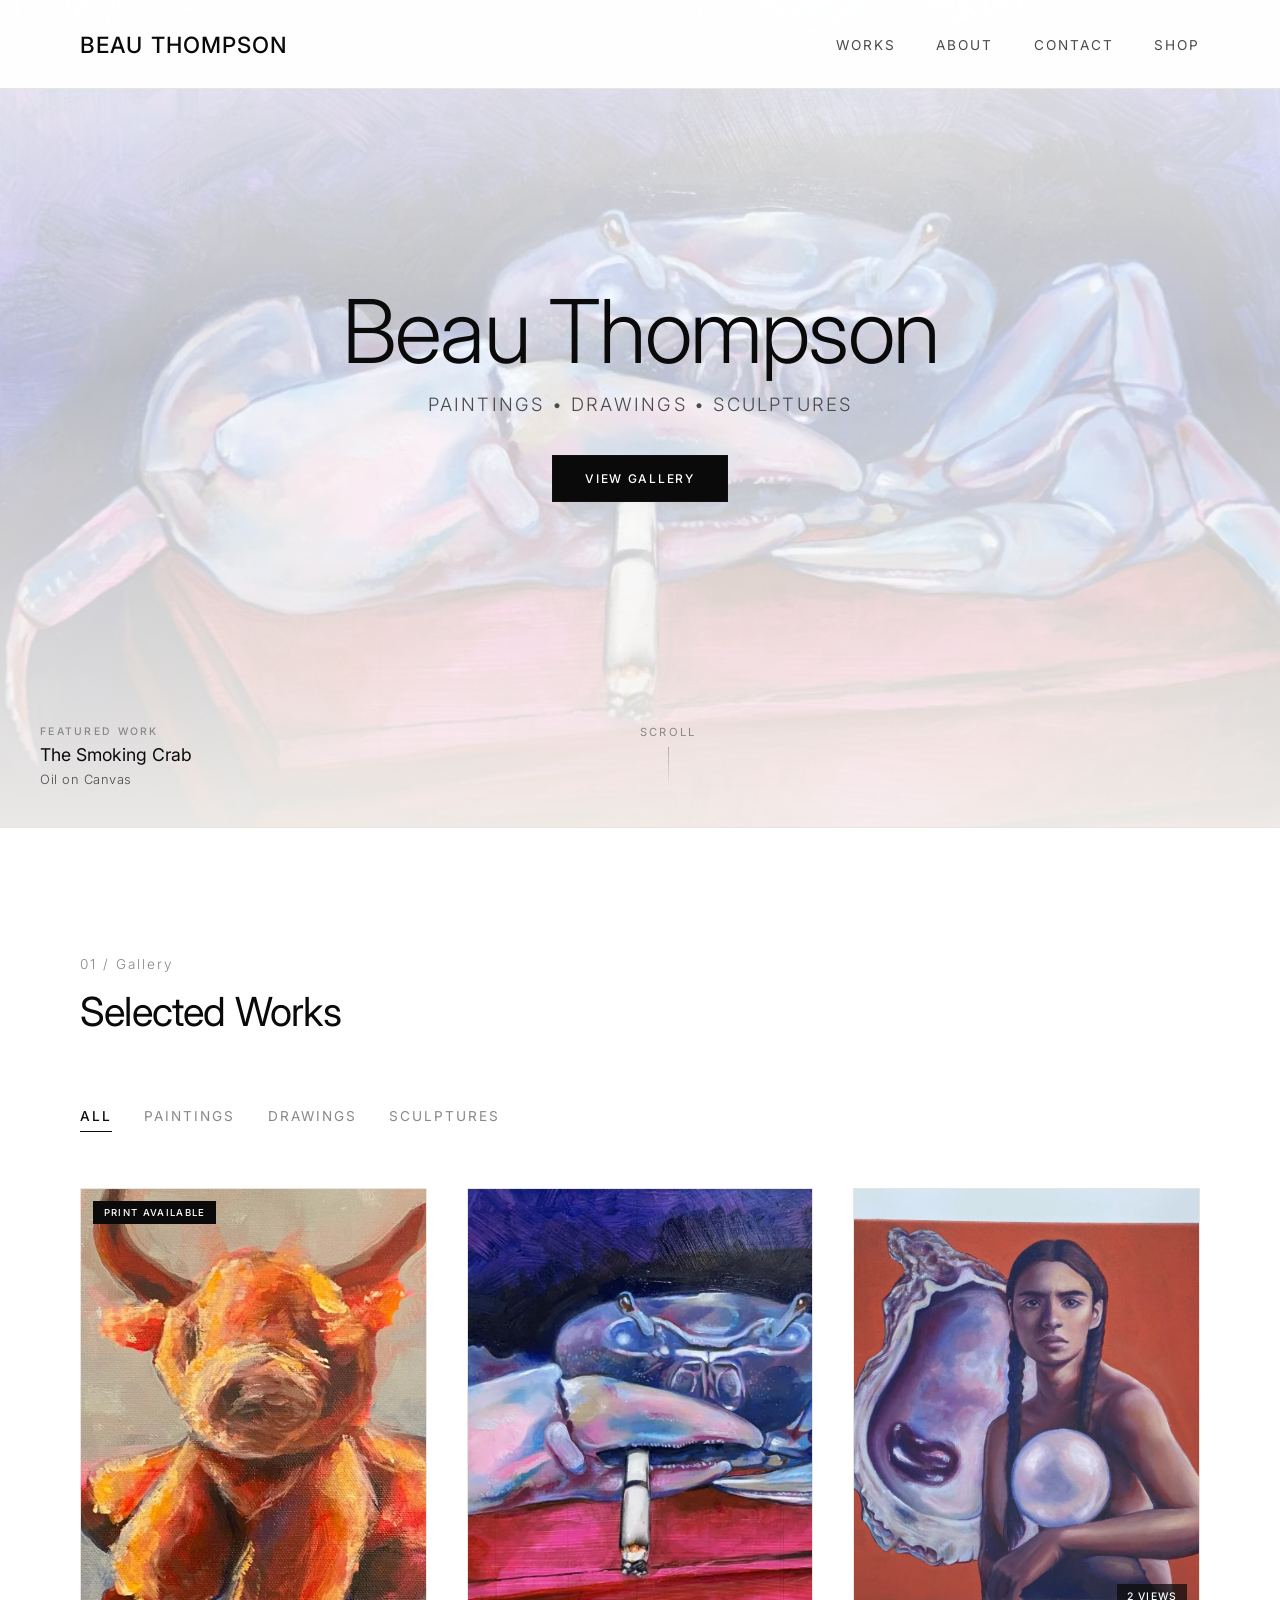
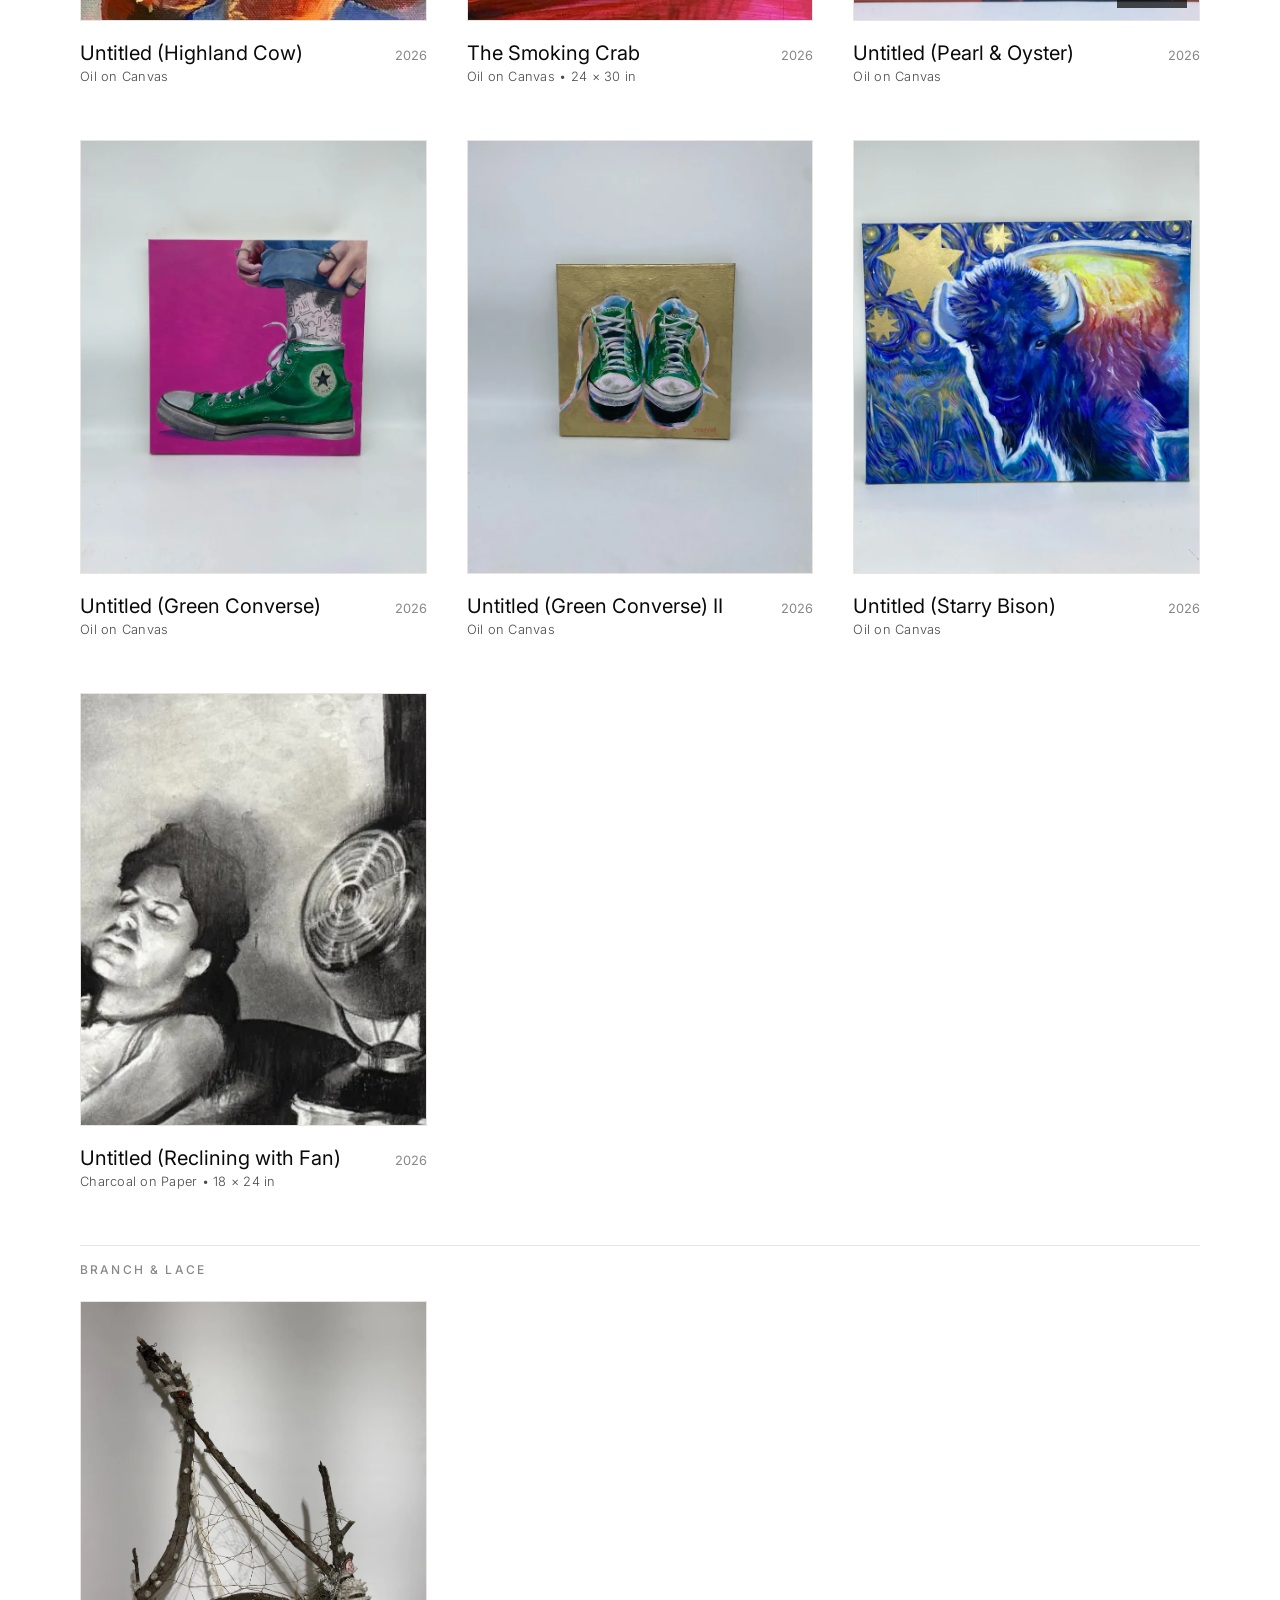
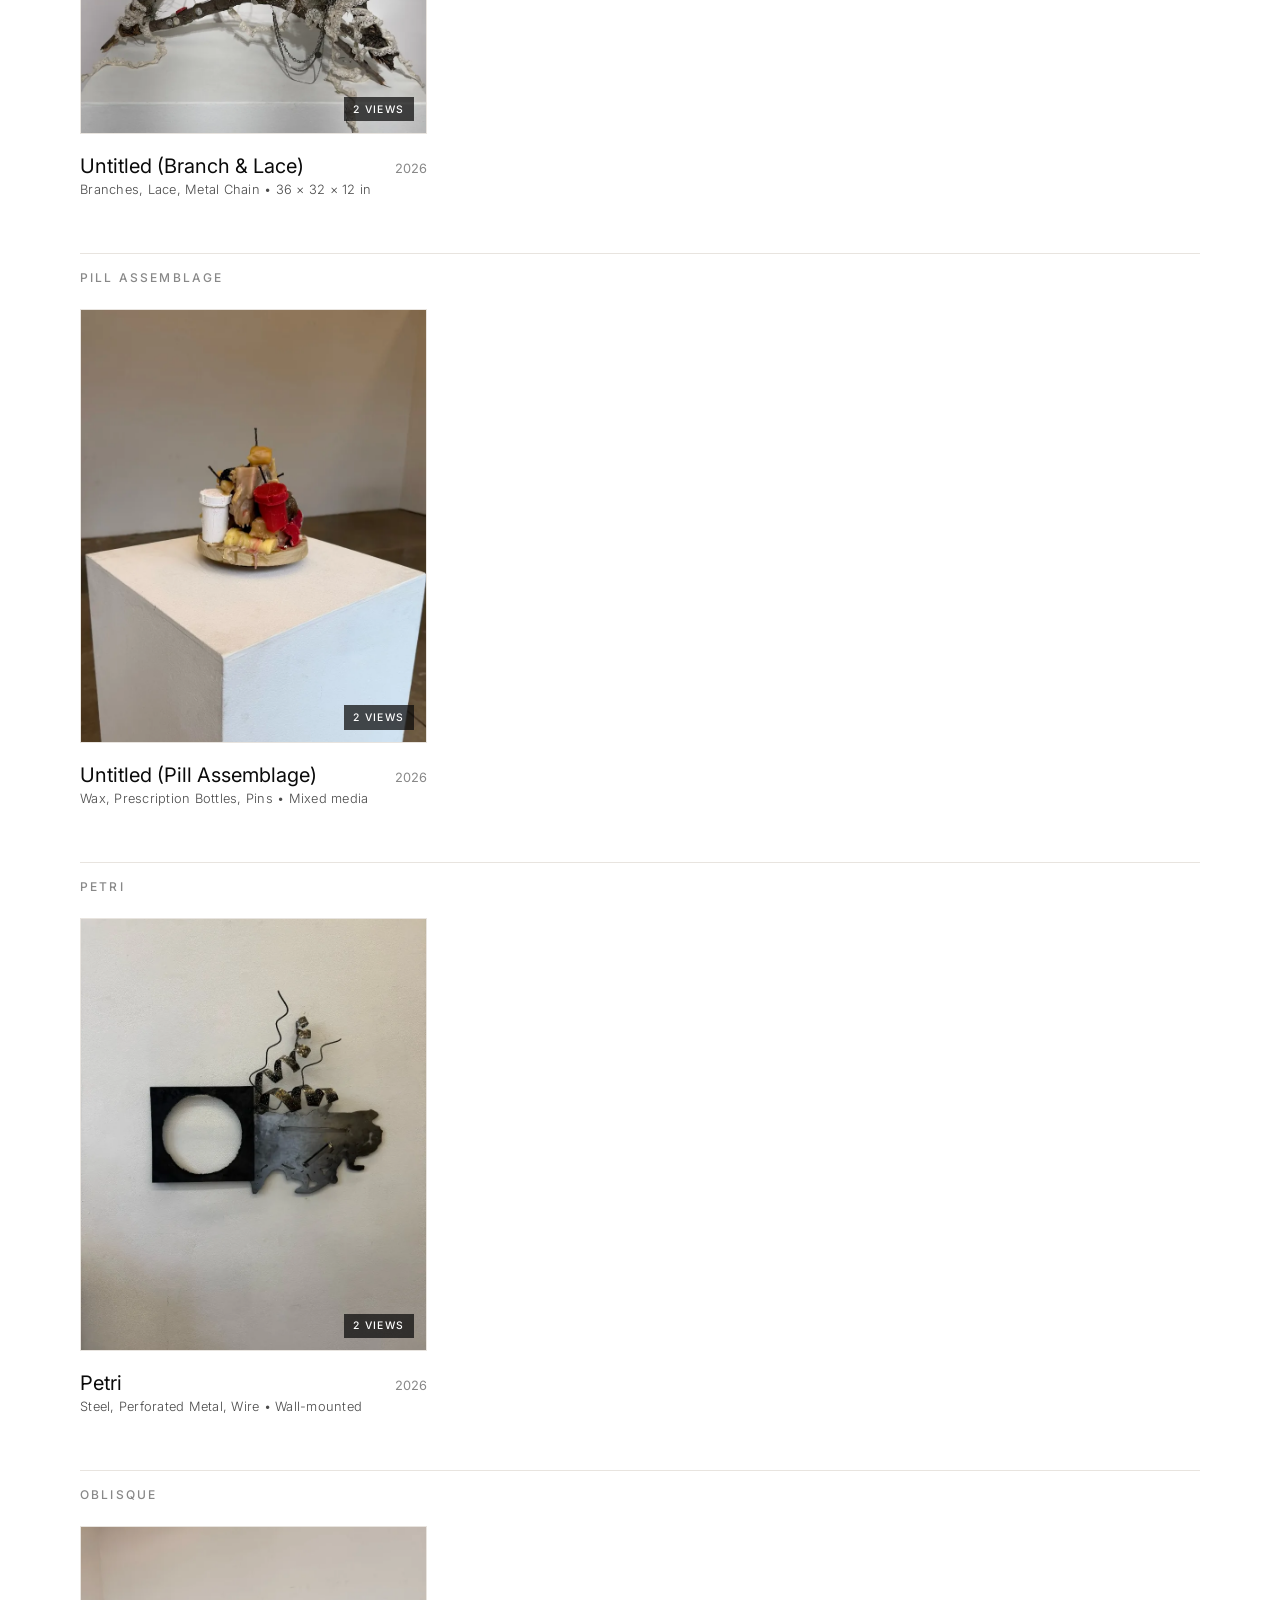
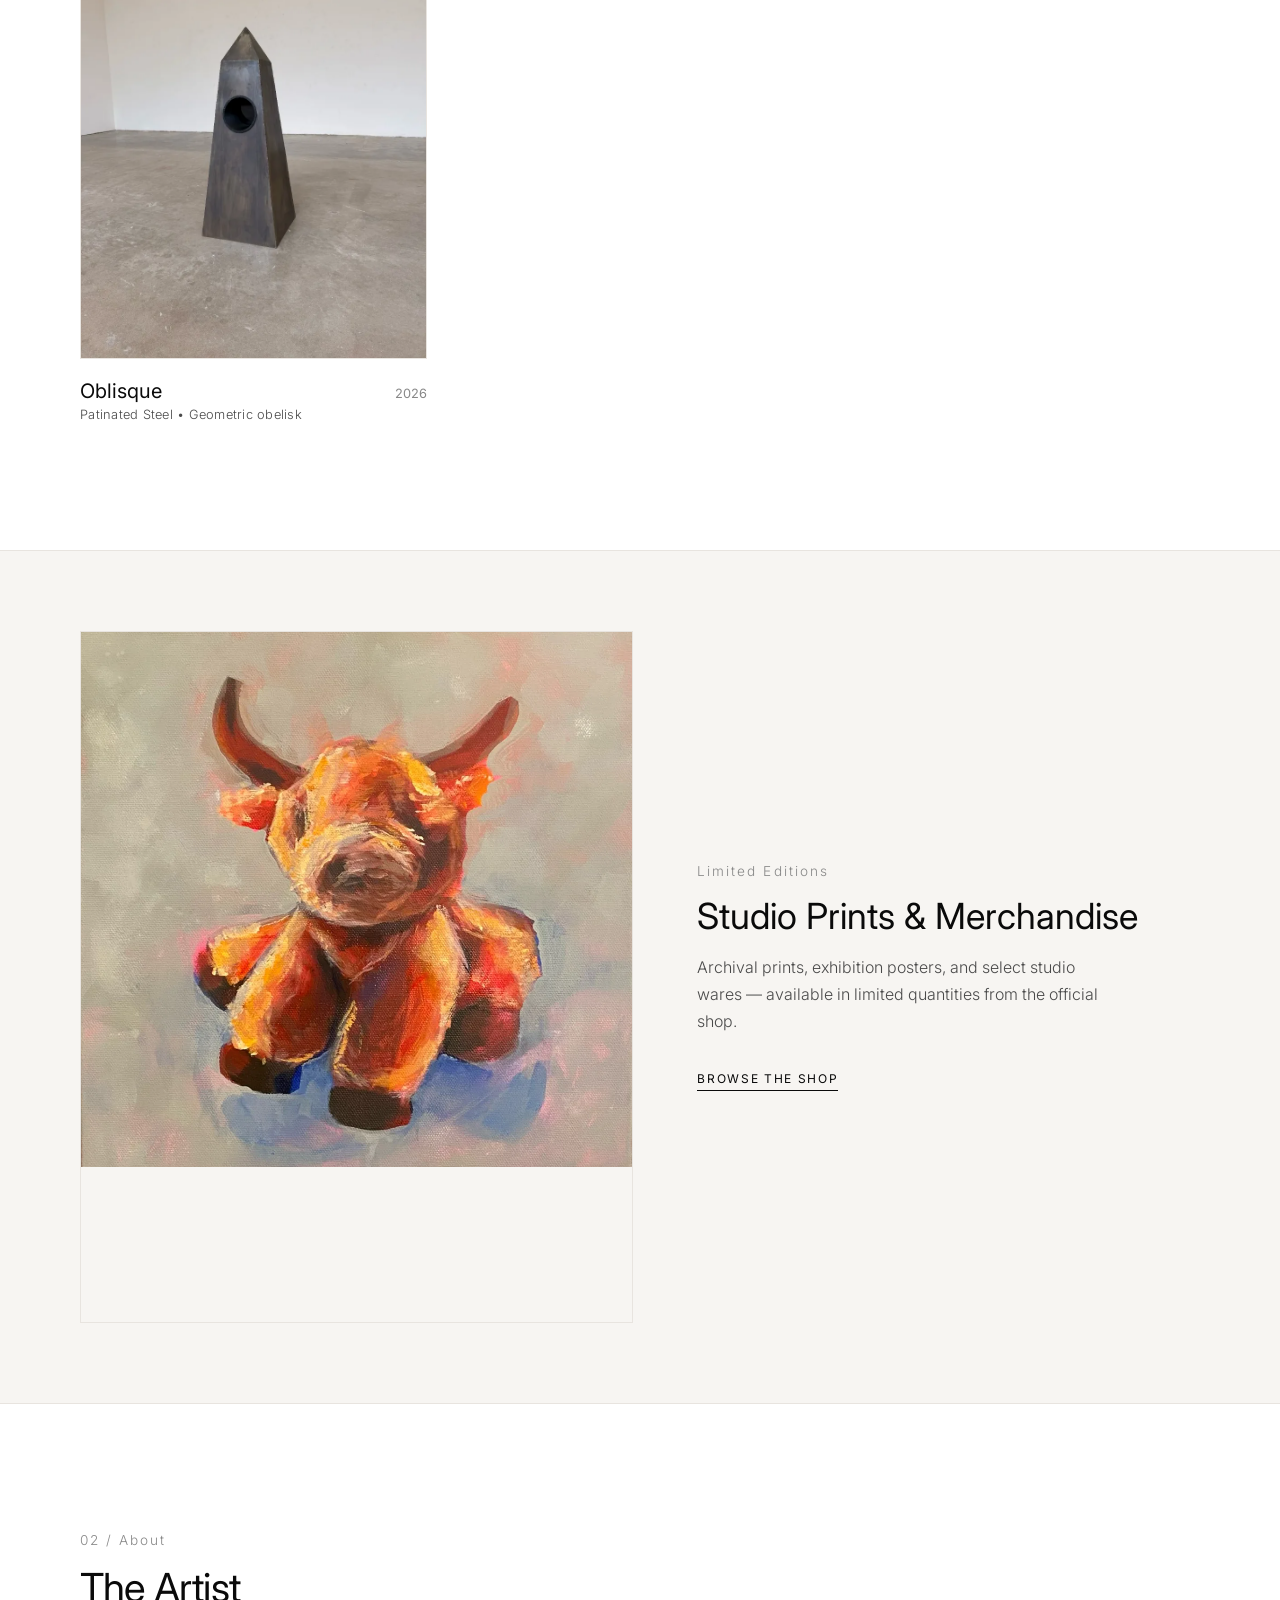
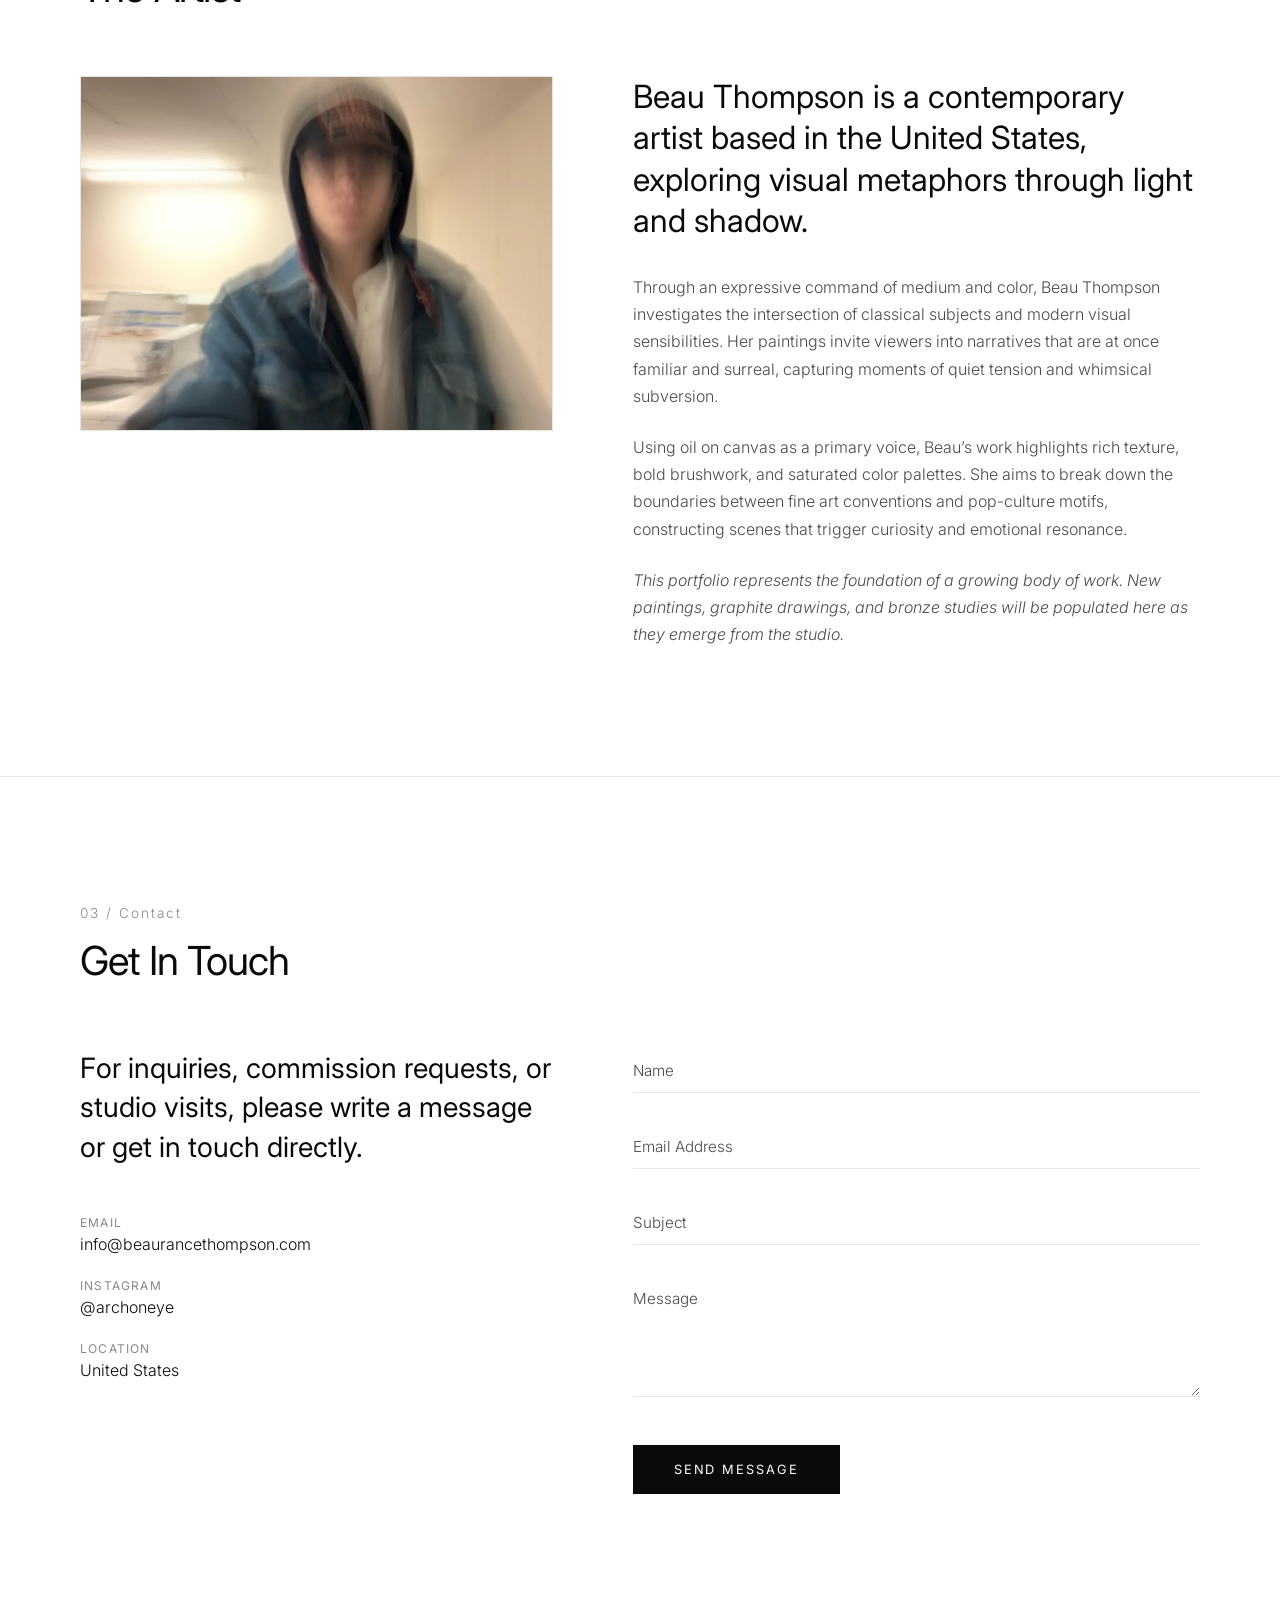
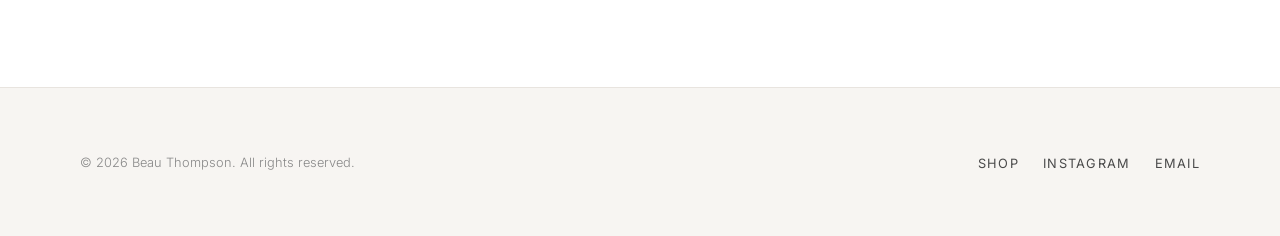
==== commit 50e9d3bf: "Fix lightbox layout on desktop and mobile, add frosted blur - Stack the meta line and availability b" ====
--- a/index.html
+++ b/index.html
@@ -41,7 +41,7 @@
   <meta name="twitter:description" content="Contemporary paintings, drawings, and sculptures by Beau Thompson.">
   <meta name="twitter:image" content="assets/crab-cigarette.webp">
 
-  <link rel="stylesheet" href="style.css?v=20">
+  <link rel="stylesheet" href="style.css?v=23">
   <link rel="preload" as="image" href="assets/crab-cigarette.webp" fetchpriority="high">
   <link rel="preload" as="image" href="assets/highland-cow.webp">
 
--- a/style.css
+++ b/style.css
@@ -1090,7 +1090,11 @@
   left: 0;
   width: 100vw;
   height: 100vh;
-  background-color: rgba(247, 245, 242, 0.94);
+  /* Slightly lower alpha + backdrop blur = frosted glass; the blur keeps
+     page content behind the details text from competing with it. */
+  background-color: rgba(247, 245, 242, 0.88);
+  -webkit-backdrop-filter: blur(14px);
+  backdrop-filter: blur(14px);
   z-index: 1000;
   display: flex;
   justify-content: center;
@@ -1099,6 +1103,9 @@
   opacity: 0;
   pointer-events: none;
   transition: opacity var(--duration-base) var(--ease-standard);
+  /* Safety net: if a work's details (badge, thumbs, button) outgrow the
+     viewport, let the lightbox scroll instead of cutting the button off. */
+  overflow-y: auto;
 }
 
 .lightbox.active {
@@ -1110,13 +1117,17 @@
   display: flex;
   flex-direction: column;
   max-width: 90vw;
-  max-height: 85vh;
   position: relative;
   align-items: center;
+  /* margin:auto centers like align-items:center, but without clipping the
+     top of the content when it's taller than the viewport and scrolls. */
+  margin: auto;
 }
 
 .lightbox-image-wrapper {
-  max-height: 70vh;
+  /* 58vh (not 70) leaves room below for title, meta, badge, thumbnails, and
+     the inquire button, so series works fit on screen without scrolling. */
+  max-height: 58vh;
   margin-bottom: 1.5rem;
   display: flex;
   justify-content: center;
@@ -1151,7 +1162,7 @@
 
 .lightbox-image {
   max-width: 100%;
-  max-height: 70vh;
+  max-height: 58vh;
   object-fit: contain;
   border: 1px solid var(--border-color);
 }
@@ -1168,10 +1179,14 @@
 }
 
 .lightbox-meta {
+  /* Block, not inline: keeps the availability badge from flowing into the
+     wrapped meta text on narrow screens (badge lands mid-sentence). */
+  display: block;
   font-size: 0.85rem;
   font-weight: 300;
   color: var(--text-secondary);
   letter-spacing: 0.02em;
+  line-height: 1.55;
 }
 
 .lightbox-availability {
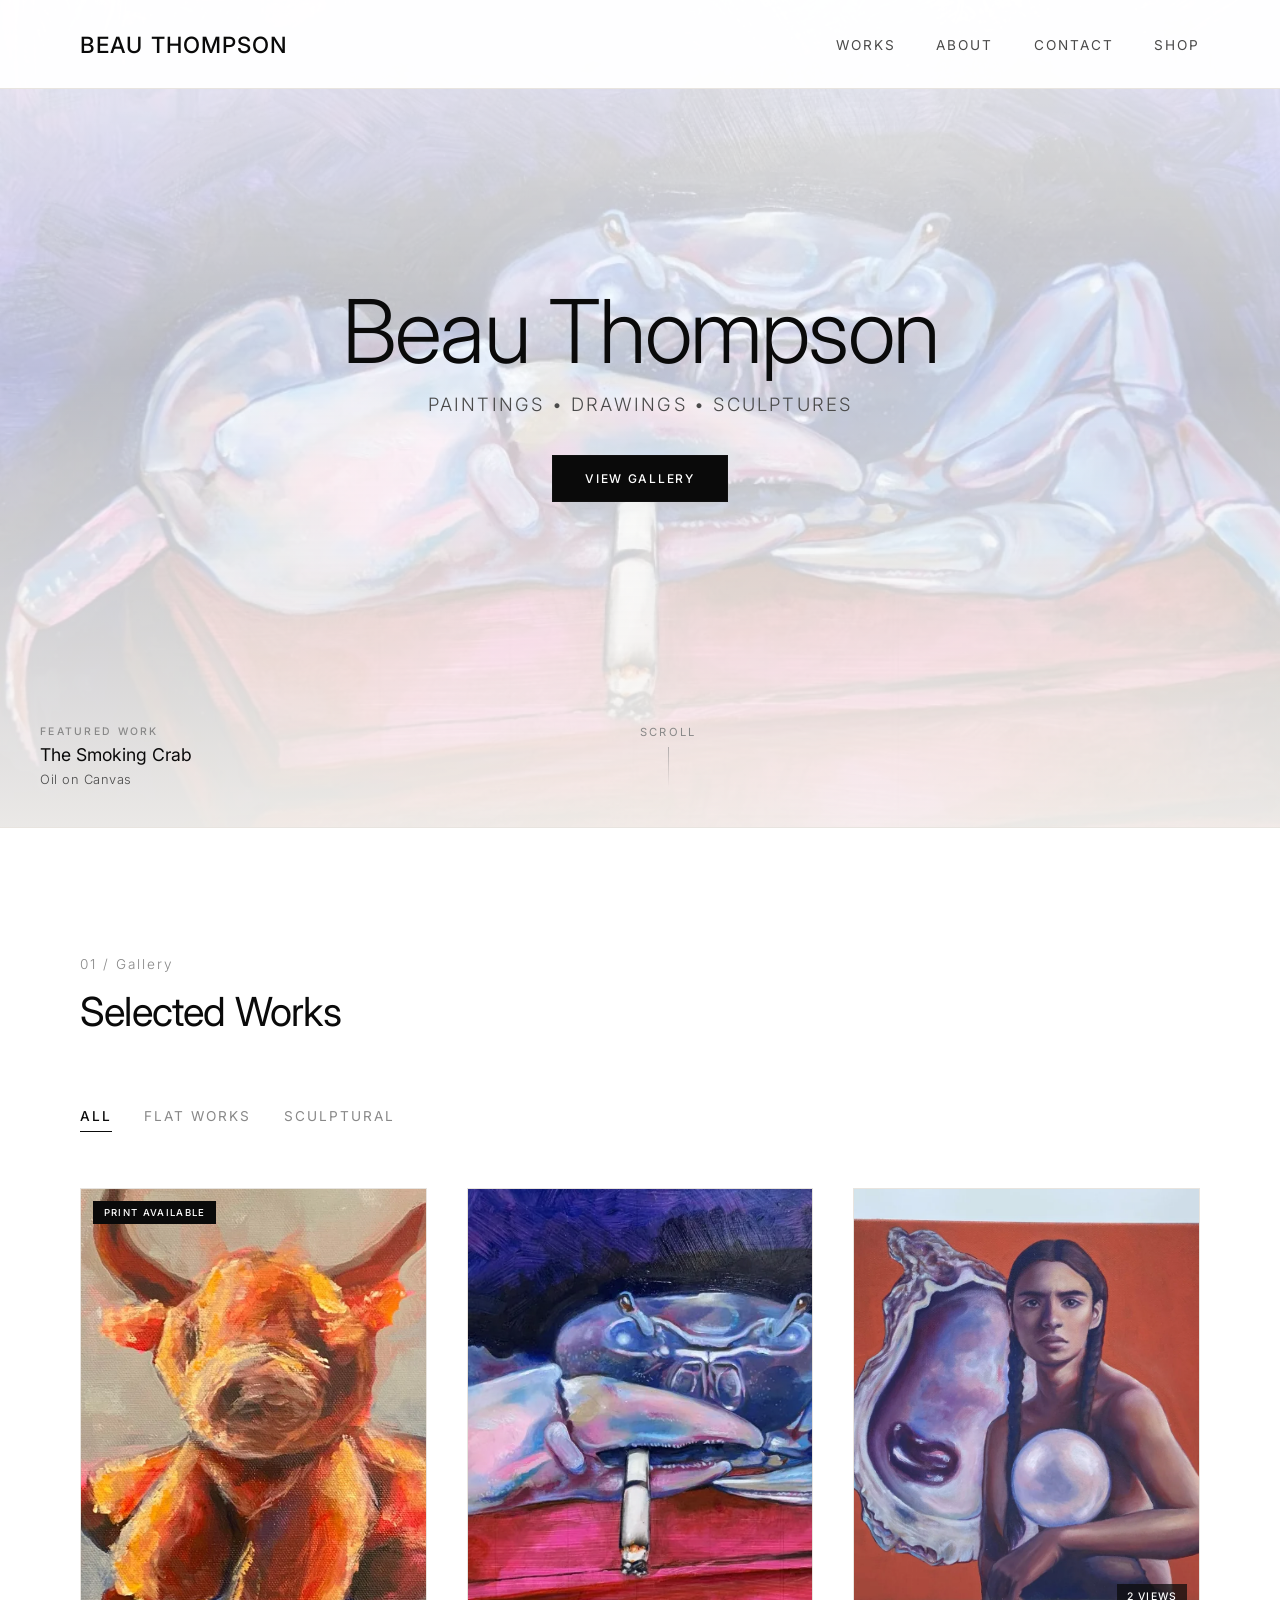
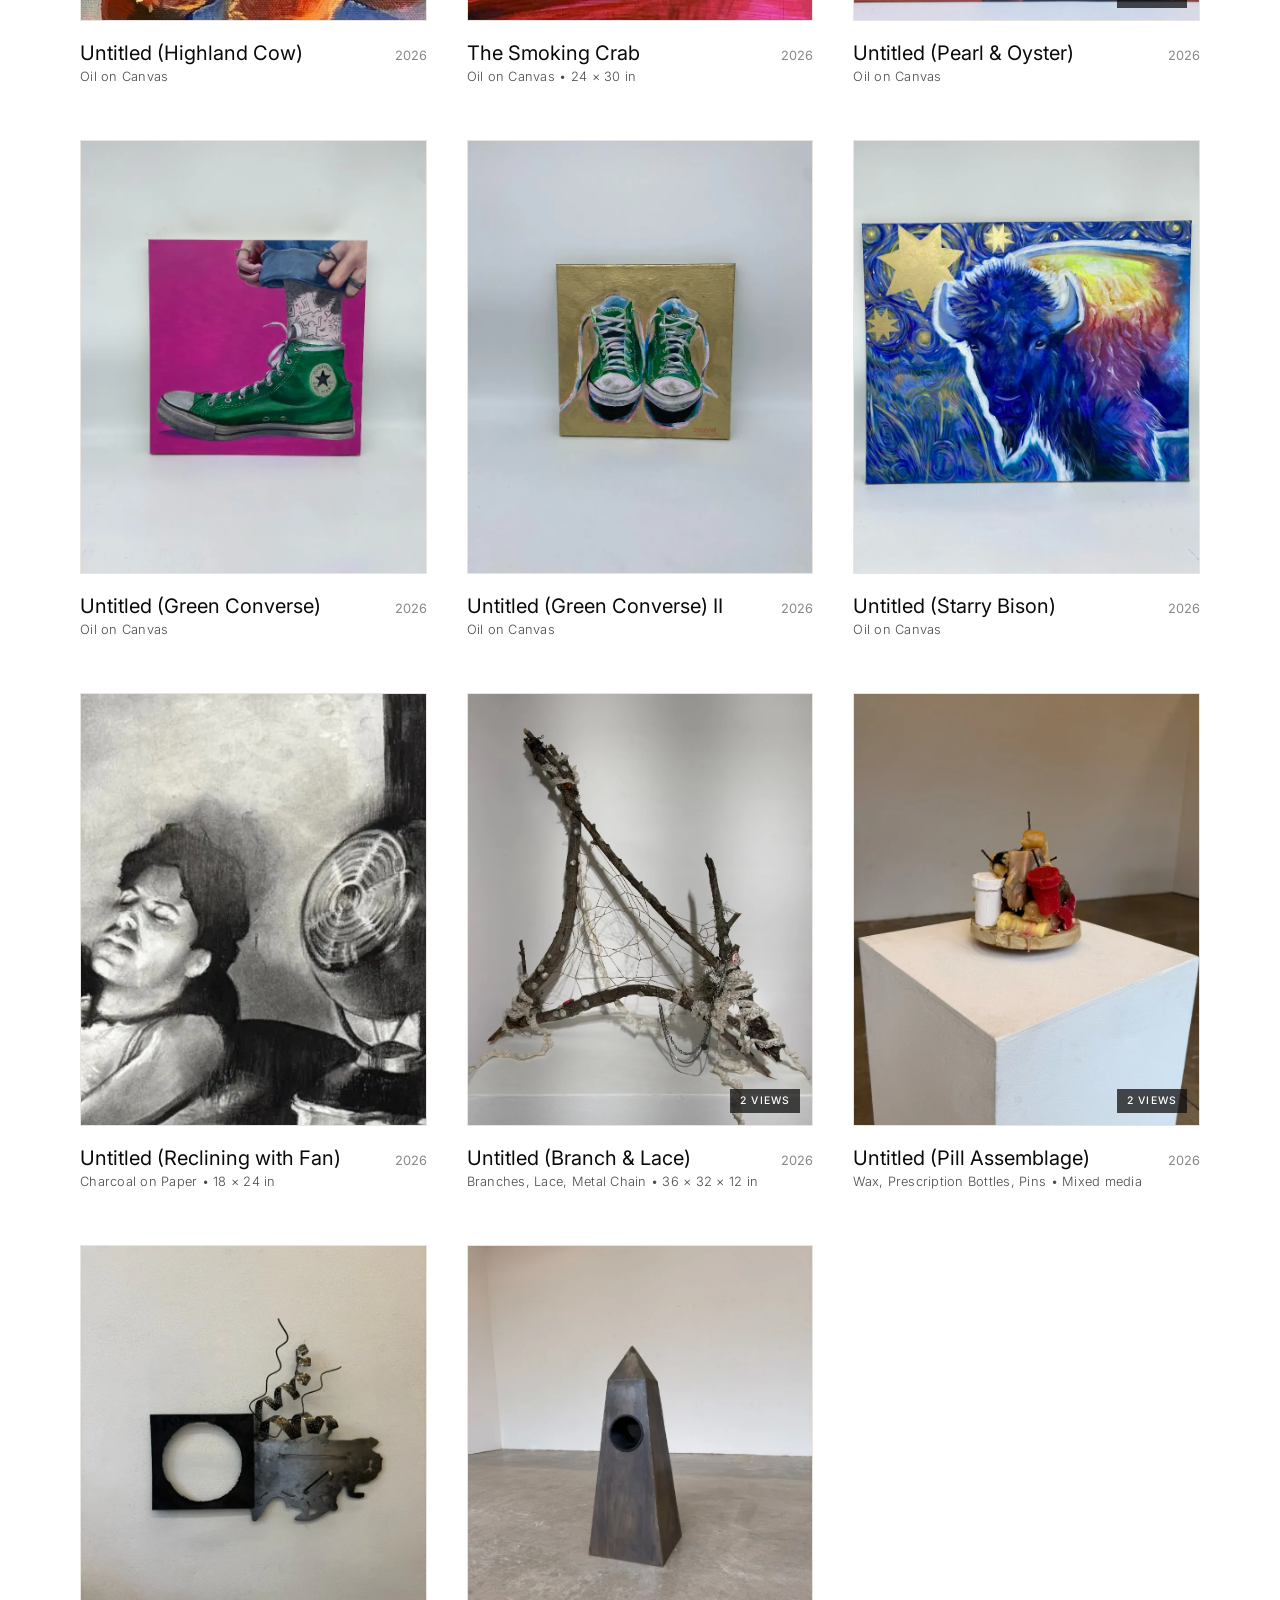
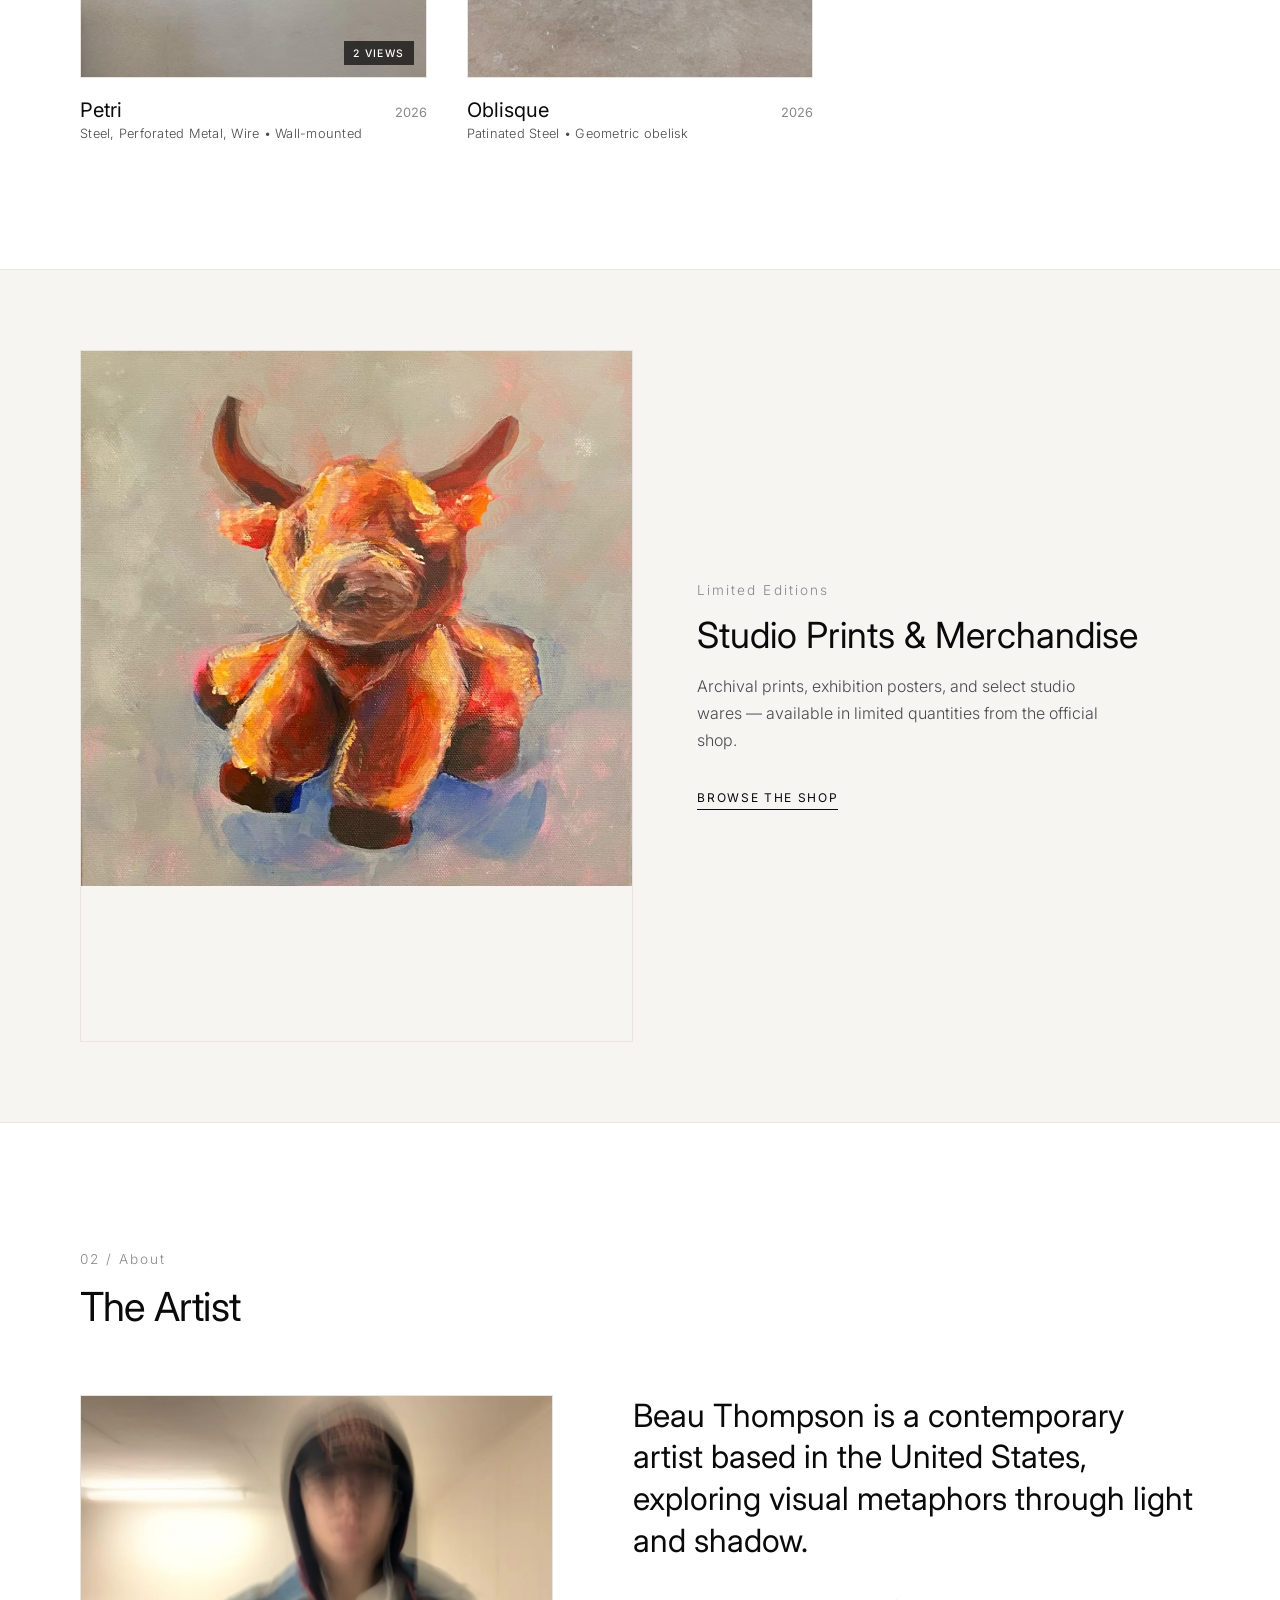
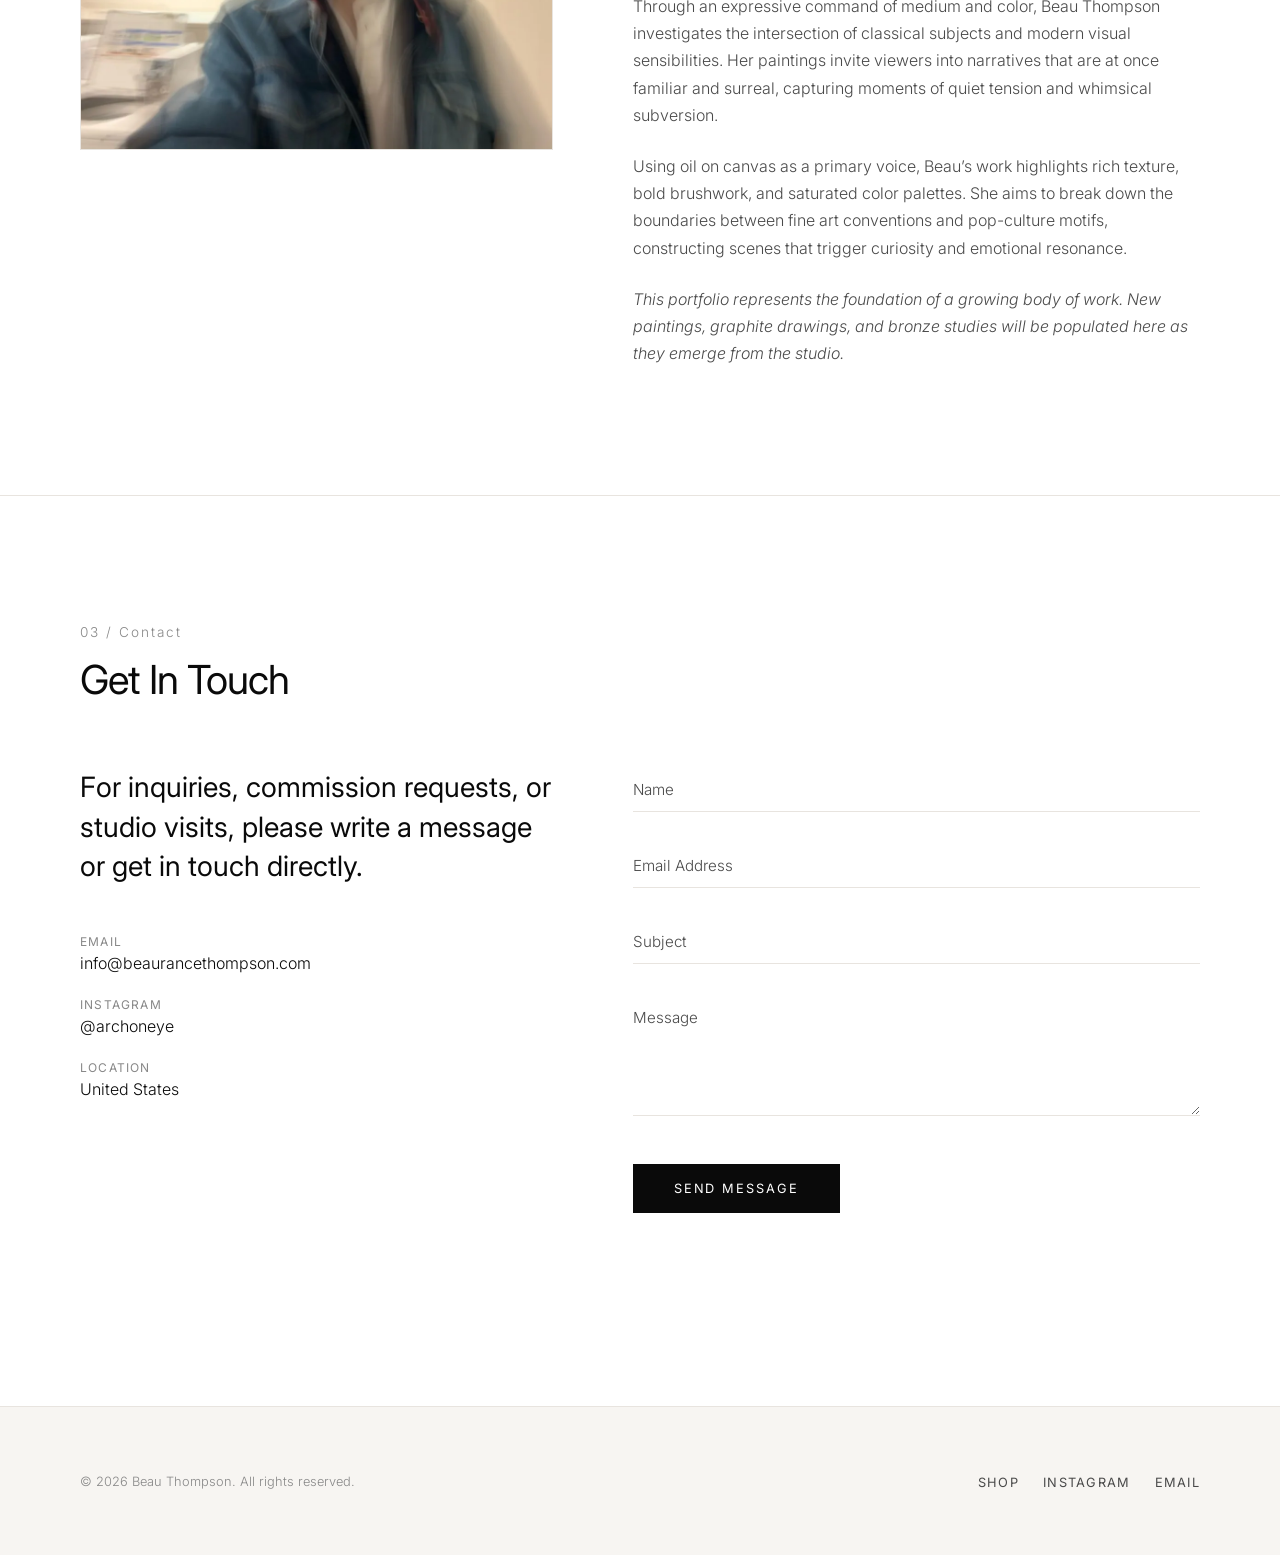
==== commit 0de5d8bf: "Recategorize gallery and fix lightbox blur clipping thumbnails Gallery: - Collapse categories into F" ====
--- a/index.html
+++ b/index.html
@@ -41,7 +41,7 @@
   <meta name="twitter:description" content="Contemporary paintings, drawings, and sculptures by Beau Thompson.">
   <meta name="twitter:image" content="assets/crab-cigarette.webp">
 
-  <link rel="stylesheet" href="style.css?v=23">
+  <link rel="stylesheet" href="style.css?v=24">
   <link rel="preload" as="image" href="assets/crab-cigarette.webp" fetchpriority="high">
   <link rel="preload" as="image" href="assets/highland-cow.webp">
 
@@ -125,20 +125,15 @@
       <!-- Category Filter Tabs -->
       <ul class="gallery-filters">
         <li><button class="filter-btn active" data-filter="all">All</button></li>
-        <li><button class="filter-btn" data-filter="paintings">Paintings</button></li>
-        <li><button class="filter-btn" data-filter="drawings">Drawings</button></li>
-        <li><button class="filter-btn" data-filter="sculptures">Sculptures</button></li>
-      </ul>
-
-      <ul class="gallery-subfilters" id="gallery-subfilters" hidden>
-        <li><button class="subfilter-btn active" data-subfilter="all">All</button></li>
+        <li><button class="filter-btn" data-filter="flat-works">Flat Works</button></li>
+        <li><button class="filter-btn" data-filter="sculptural">Sculptural</button></li>
       </ul>
 
       <!-- Gallery Grid -->
       <div class="gallery-grid" id="gallery-grid">
         
         <!-- Painting: Highland Cow -->
-        <div class="art-card" data-category="paintings" data-subcategory="animals" data-availability="print-available" data-statement="Apparel and studio prints adapted from this painting are available in the Shop.">
+        <div class="art-card" data-category="flat-works" data-availability="print-available" data-statement="Apparel and studio prints adapted from this painting are available in the Shop.">
           <div class="art-image-wrapper art-image-wrapper--highland-cow">
             <picture>
               <source srcset="assets/highland-cow.webp" type="image/webp">
@@ -156,7 +151,7 @@
         </div>
 
         <!-- Active Artwork: The Smoking Crab -->
-        <div class="art-card" data-category="paintings" data-subcategory="animals" data-availability="inquire">
+        <div class="art-card" data-category="flat-works" data-availability="inquire">
           <div class="art-image-wrapper art-image-wrapper--crab">
             <picture>
               <source srcset="assets/crab-cigarette.webp" type="image/webp">
@@ -173,7 +168,7 @@
         </div>
 
         <!-- Painting: Pearl & Oyster -->
-        <div class="art-card art-card--series" data-category="paintings" data-subcategory="portraits" data-availability="inquire" data-gallery='[{"src":"assets/pearl-oyster-1.webp","title":"Untitled (Pearl & Oyster)","meta":"Oil on Canvas"},{"src":"assets/pearl-oyster-2.webp","title":"Untitled (Pearl & Oyster) II","meta":"Oil on Canvas"}]'>
+        <div class="art-card art-card--series" data-category="flat-works" data-availability="inquire" data-gallery='[{"src":"assets/pearl-oyster-1.webp","title":"Untitled (Pearl & Oyster)","meta":"Oil on Canvas"},{"src":"assets/pearl-oyster-2.webp","title":"Untitled (Pearl & Oyster) II","meta":"Oil on Canvas"}]'>
           <div class="art-image-wrapper">
             <picture>
               <source srcset="assets/pearl-oyster-1.webp" type="image/webp">
@@ -191,7 +186,7 @@
         </div>
 
         <!-- Painting: Green Converse -->
-        <div class="art-card" data-category="paintings" data-subcategory="objects" data-availability="inquire">
+        <div class="art-card" data-category="flat-works" data-availability="inquire">
           <div class="art-image-wrapper">
             <picture>
               <source srcset="assets/converse-pink.webp" type="image/webp">
@@ -208,7 +203,7 @@
         </div>
 
         <!-- Painting: Green Converse II -->
-        <div class="art-card" data-category="paintings" data-subcategory="objects" data-availability="inquire">
+        <div class="art-card" data-category="flat-works" data-availability="inquire">
           <div class="art-image-wrapper">
             <picture>
               <source srcset="assets/converse-gold.webp" type="image/webp">
@@ -225,7 +220,7 @@
         </div>
 
         <!-- Painting: Starry Bison -->
-        <div class="art-card" data-category="paintings" data-subcategory="animals" data-availability="inquire">
+        <div class="art-card" data-category="flat-works" data-availability="inquire">
           <div class="art-image-wrapper">
             <picture>
               <source srcset="assets/starry-bison.webp" type="image/webp">
@@ -242,7 +237,7 @@
         </div>
 
         <!-- Drawing 1: Reclining with Fan -->
-        <div class="art-card" data-category="drawings" data-availability="inquire">
+        <div class="art-card" data-category="flat-works" data-availability="inquire">
           <div class="art-image-wrapper art-image-wrapper--fan">
             <picture>
               <source srcset="assets/drawing-1.webp" type="image/webp">
@@ -258,94 +253,74 @@
           </div>
         </div>
 
-        <!-- Sculpture Group: Branch & Lace -->
-        <div class="gallery-cluster" data-category="sculptures" data-subcategory="assemblage">
-          <span class="gallery-cluster-label">Branch &amp; Lace</span>
-          <div class="gallery-cluster-grid">
-            <div class="art-card art-card--series" data-category="sculptures" data-subcategory="assemblage" data-availability="inquire" data-gallery='[{"src":"assets/sculpture-1.webp","title":"Untitled (Branch & Lace)","meta":"Branches, Lace, Metal Chain • 36 × 32 × 12 in"},{"src":"assets/sculpture-1-detail.webp","title":"Untitled (Branch & Lace) – Detail","meta":"Detail View • Close-up"}]'>
-              <div class="art-image-wrapper">
-                <picture>
-                  <source srcset="assets/sculpture-1.webp" type="image/webp">
-                  <img src="assets/sculpture-1.webp" alt="Untitled (Branch & Lace) - Mixed media sculpture by Beau Thompson" loading="lazy" decoding="async">
-                </picture>
-                <span class="art-gallery-badge">2 views</span>
-              </div>
-              <div class="art-info">
-                <div class="art-title-row">
-                  <h4 class="art-title">Untitled (Branch & Lace)</h4>
-                  <span class="art-year">2026</span>
-                </div>
-                <span class="art-meta">Branches, Lace, Metal Chain &bull; 36 × 32 × 12 in</span>
-              </div>
-            </div>
-          </div>
-        </div>
-
-        <!-- Sculpture Group: Pill Assemblage -->
-        <div class="gallery-cluster" data-category="sculptures" data-subcategory="assemblage">
-          <span class="gallery-cluster-label">Pill Assemblage</span>
-          <div class="gallery-cluster-grid">
-            <div class="art-card art-card--series" data-category="sculptures" data-subcategory="assemblage" data-availability="inquire" data-gallery='[{"src":"assets/sculpture-pills-1.webp","title":"Untitled (Pill Assemblage)","meta":"Wax, Prescription Bottles, Pins • Mixed media"},{"src":"assets/sculpture-pills-2.webp","title":"Untitled (Pill Assemblage) II","meta":"Wax, Prescription Bottles, Pins • Mixed media"}]'>
-              <div class="art-image-wrapper">
-                <picture>
-                  <source srcset="assets/sculpture-pills-1.webp" type="image/webp">
-                  <img src="assets/sculpture-pills-1.webp" alt="Untitled (Pill Assemblage) - Wax and prescription bottle sculpture by Beau Thompson" loading="lazy" decoding="async">
-                </picture>
-                <span class="art-gallery-badge">2 views</span>
-              </div>
-              <div class="art-info">
-                <div class="art-title-row">
-                  <h4 class="art-title">Untitled (Pill Assemblage)</h4>
-                  <span class="art-year">2026</span>
-                </div>
-                <span class="art-meta">Wax, Prescription Bottles, Pins &bull; Mixed media</span>
-              </div>
-            </div>
-          </div>
-        </div>
-
-        <!-- Sculpture Group: Petri -->
-        <div class="gallery-cluster" data-category="sculptures" data-subcategory="wall-works">
-          <span class="gallery-cluster-label">Petri</span>
-          <div class="gallery-cluster-grid">
-            <div class="art-card art-card--series" data-category="sculptures" data-subcategory="wall-works" data-availability="inquire" data-gallery='[{"src":"assets/petri.webp","title":"Petri","meta":"Steel, Perforated Metal, Wire • Wall-mounted"},{"src":"assets/petri-detail.webp","title":"Petri – Detail","meta":"Detail View • Perforated metal & steel"}]'>
-              <div class="art-image-wrapper">
-                <picture>
-                  <source srcset="assets/petri.webp" type="image/webp">
-                  <img src="assets/petri.webp" alt="Petri - Wall-mounted steel and perforated metal sculpture by Beau Thompson" loading="lazy" decoding="async">
-                </picture>
-                <span class="art-gallery-badge">2 views</span>
-              </div>
-              <div class="art-info">
-                <div class="art-title-row">
-                  <h4 class="art-title">Petri</h4>
-                  <span class="art-year">2026</span>
-                </div>
-                <span class="art-meta">Steel, Perforated Metal, Wire &bull; Wall-mounted</span>
-              </div>
-            </div>
-          </div>
-        </div>
-
-        <!-- Sculpture Group: Oblisque -->
-        <div class="gallery-cluster" data-category="sculptures" data-subcategory="freestanding">
-          <span class="gallery-cluster-label">Oblisque</span>
-          <div class="gallery-cluster-grid">
-            <div class="art-card" data-category="sculptures" data-subcategory="freestanding" data-availability="inquire">
-              <div class="art-image-wrapper">
-                <picture>
-                  <source srcset="assets/oblisque.webp" type="image/webp">
-                  <img src="assets/oblisque.webp" alt="Oblisque - Dark metal obelisk sculpture with circular void by Beau Thompson" loading="lazy" decoding="async">
-                </picture>
-              </div>
-              <div class="art-info">
-                <div class="art-title-row">
-                  <h4 class="art-title">Oblisque</h4>
-                  <span class="art-year">2026</span>
-                </div>
-                <span class="art-meta">Patinated Steel &bull; Geometric obelisk</span>
-              </div>
-            </div>
+        <!-- Sculpture: Branch & Lace -->
+        <div class="art-card art-card--series" data-category="sculptural" data-availability="inquire" data-gallery='[{"src":"assets/sculpture-1.webp","title":"Untitled (Branch & Lace)","meta":"Branches, Lace, Metal Chain • 36 × 32 × 12 in"},{"src":"assets/sculpture-1-detail.webp","title":"Untitled (Branch & Lace) – Detail","meta":"Detail View • Close-up"}]'>
+          <div class="art-image-wrapper">
+            <picture>
+              <source srcset="assets/sculpture-1.webp" type="image/webp">
+              <img src="assets/sculpture-1.webp" alt="Untitled (Branch & Lace) - Mixed media sculpture by Beau Thompson" loading="lazy" decoding="async">
+            </picture>
+            <span class="art-gallery-badge">2 views</span>
+          </div>
+          <div class="art-info">
+            <div class="art-title-row">
+              <h4 class="art-title">Untitled (Branch & Lace)</h4>
+              <span class="art-year">2026</span>
+            </div>
+            <span class="art-meta">Branches, Lace, Metal Chain &bull; 36 × 32 × 12 in</span>
+          </div>
+        </div>
+
+        <!-- Sculpture: Pill Assemblage -->
+        <div class="art-card art-card--series" data-category="sculptural" data-availability="inquire" data-gallery='[{"src":"assets/sculpture-pills-1.webp","title":"Untitled (Pill Assemblage)","meta":"Wax, Prescription Bottles, Pins • Mixed media"},{"src":"assets/sculpture-pills-2.webp","title":"Untitled (Pill Assemblage) II","meta":"Wax, Prescription Bottles, Pins • Mixed media"}]'>
+          <div class="art-image-wrapper">
+            <picture>
+              <source srcset="assets/sculpture-pills-1.webp" type="image/webp">
+              <img src="assets/sculpture-pills-1.webp" alt="Untitled (Pill Assemblage) - Wax and prescription bottle sculpture by Beau Thompson" loading="lazy" decoding="async">
+            </picture>
+            <span class="art-gallery-badge">2 views</span>
+          </div>
+          <div class="art-info">
+            <div class="art-title-row">
+              <h4 class="art-title">Untitled (Pill Assemblage)</h4>
+              <span class="art-year">2026</span>
+            </div>
+            <span class="art-meta">Wax, Prescription Bottles, Pins &bull; Mixed media</span>
+          </div>
+        </div>
+
+        <!-- Sculpture: Petri -->
+        <div class="art-card art-card--series" data-category="sculptural" data-availability="inquire" data-gallery='[{"src":"assets/petri.webp","title":"Petri","meta":"Steel, Perforated Metal, Wire • Wall-mounted"},{"src":"assets/petri-detail.webp","title":"Petri – Detail","meta":"Detail View • Perforated metal & steel"}]'>
+          <div class="art-image-wrapper">
+            <picture>
+              <source srcset="assets/petri.webp" type="image/webp">
+              <img src="assets/petri.webp" alt="Petri - Wall-mounted steel and perforated metal sculpture by Beau Thompson" loading="lazy" decoding="async">
+            </picture>
+            <span class="art-gallery-badge">2 views</span>
+          </div>
+          <div class="art-info">
+            <div class="art-title-row">
+              <h4 class="art-title">Petri</h4>
+              <span class="art-year">2026</span>
+            </div>
+            <span class="art-meta">Steel, Perforated Metal, Wire &bull; Wall-mounted</span>
+          </div>
+        </div>
+
+        <!-- Sculpture: Oblisque -->
+        <div class="art-card" data-category="sculptural" data-availability="inquire">
+          <div class="art-image-wrapper">
+            <picture>
+              <source srcset="assets/oblisque.webp" type="image/webp">
+              <img src="assets/oblisque.webp" alt="Oblisque - Dark metal obelisk sculpture with circular void by Beau Thompson" loading="lazy" decoding="async">
+            </picture>
+          </div>
+          <div class="art-info">
+            <div class="art-title-row">
+              <h4 class="art-title">Oblisque</h4>
+              <span class="art-year">2026</span>
+            </div>
+            <span class="art-meta">Patinated Steel &bull; Geometric obelisk</span>
           </div>
         </div>
 
@@ -509,6 +484,6 @@
     <svg viewBox="0 0 24 24"><polyline points="18 15 12 9 6 15"></polyline></svg>
   </button>
 
-  <script src="app.js?v=17" defer></script>
+  <script src="app.js?v=18" defer></script>
 </body>
 </html>
--- a/style.css
+++ b/style.css
@@ -1101,8 +1101,15 @@
   align-items: center;
   padding: 2rem;
   opacity: 0;
+  /* visibility:hidden fully removes the overlay (and its backdrop-filter) from
+     compositing when closed — without it, WebKit keeps blurring the gallery
+     behind an opacity:0 overlay, which makes thumbnails look clipped/hazy.
+     The 0s visibility transition is delayed so it flips off only after the
+     opacity fade completes. */
+  visibility: hidden;
   pointer-events: none;
-  transition: opacity var(--duration-base) var(--ease-standard);
+  transition: opacity var(--duration-base) var(--ease-standard),
+              visibility 0s linear var(--duration-base);
   /* Safety net: if a work's details (badge, thumbs, button) outgrow the
      viewport, let the lightbox scroll instead of cutting the button off. */
   overflow-y: auto;
@@ -1110,7 +1117,9 @@
 
 .lightbox.active {
   opacity: 1;
+  visibility: visible;
   pointer-events: auto;
+  transition: opacity var(--duration-base) var(--ease-standard);
 }
 
 .lightbox-content {
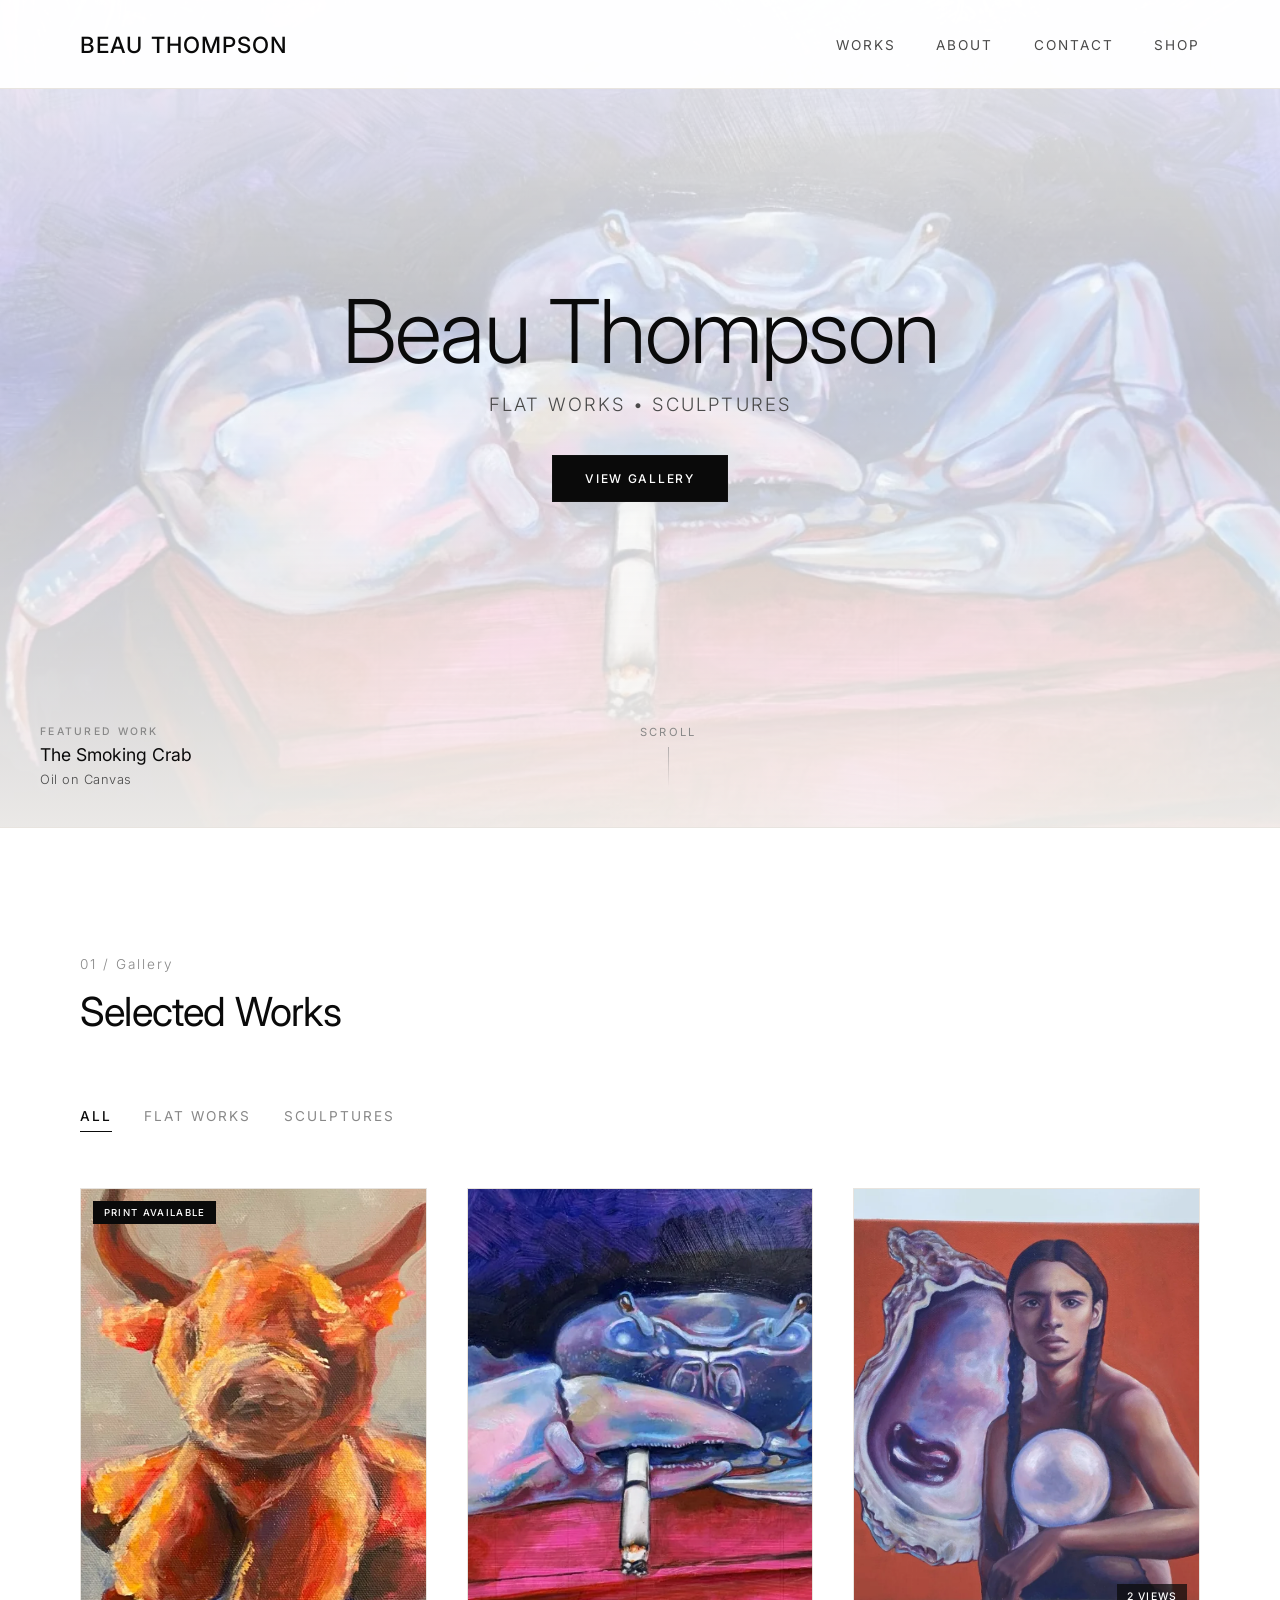
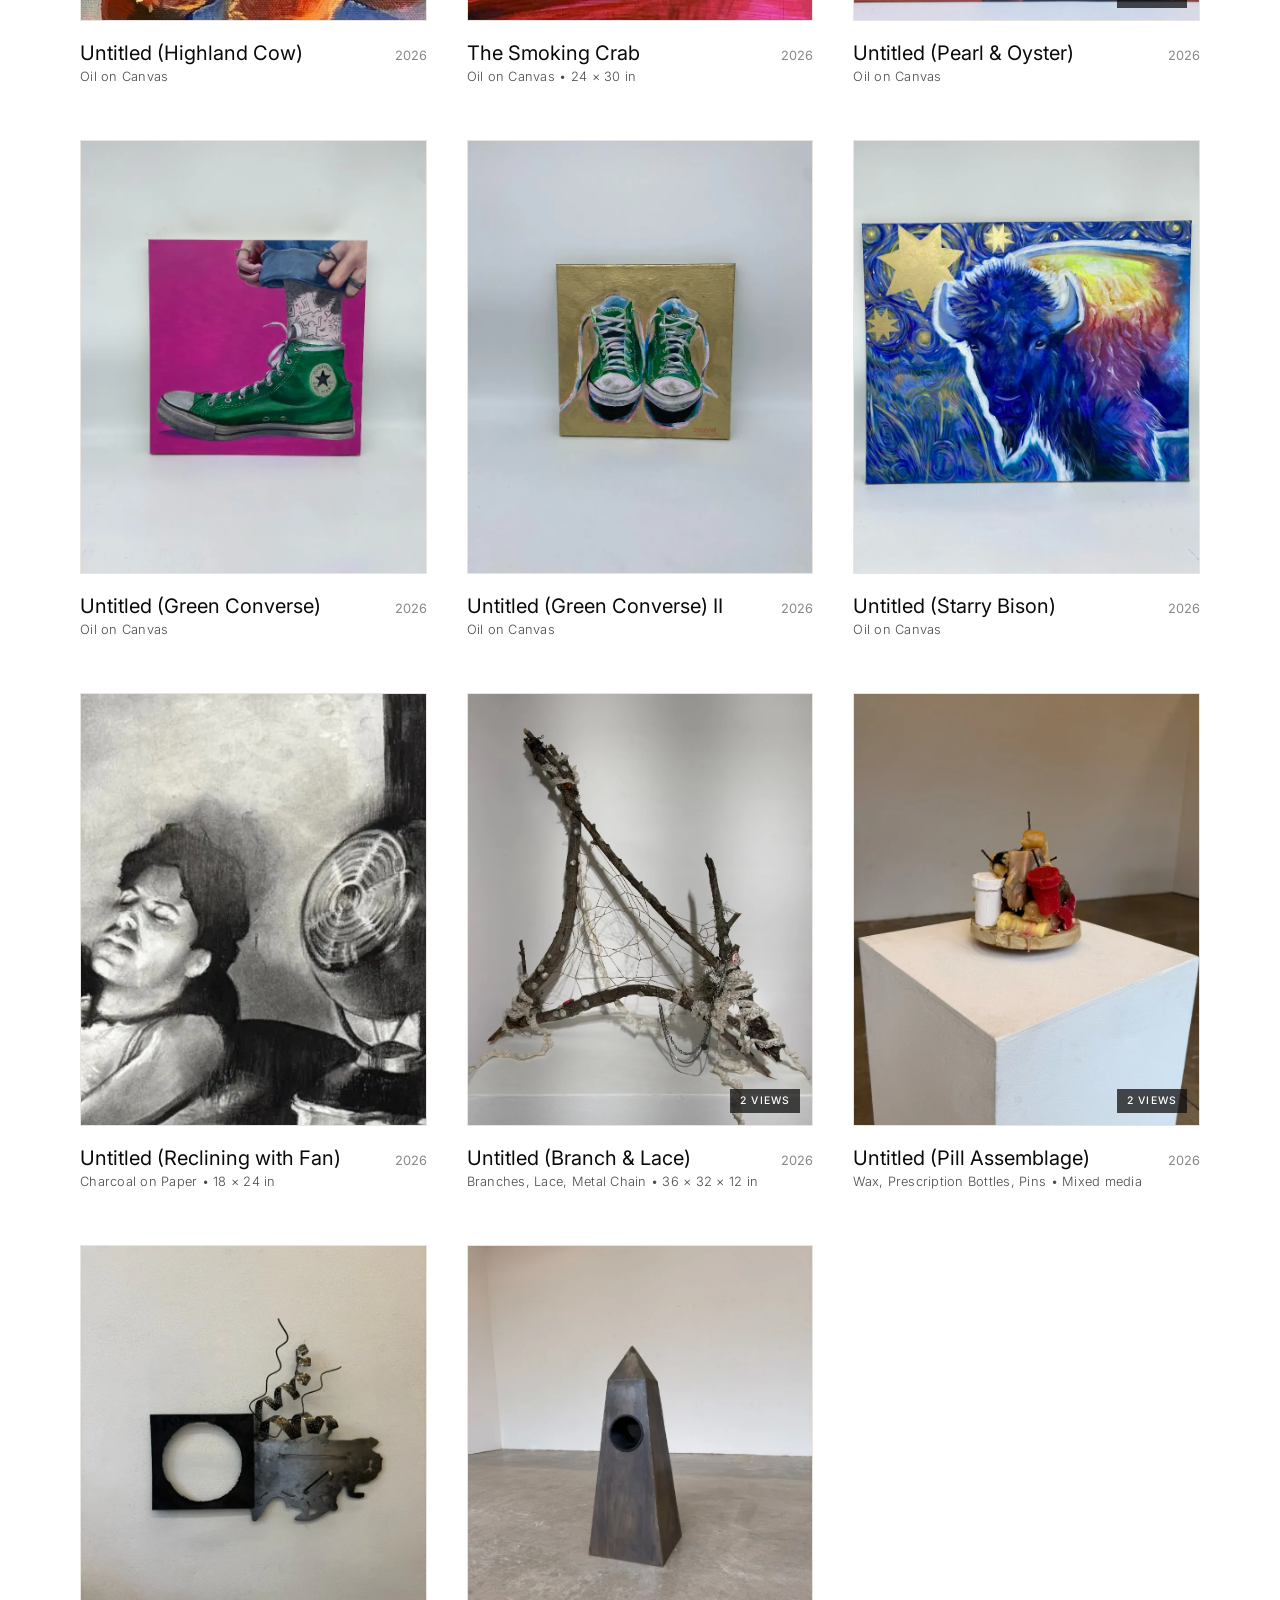
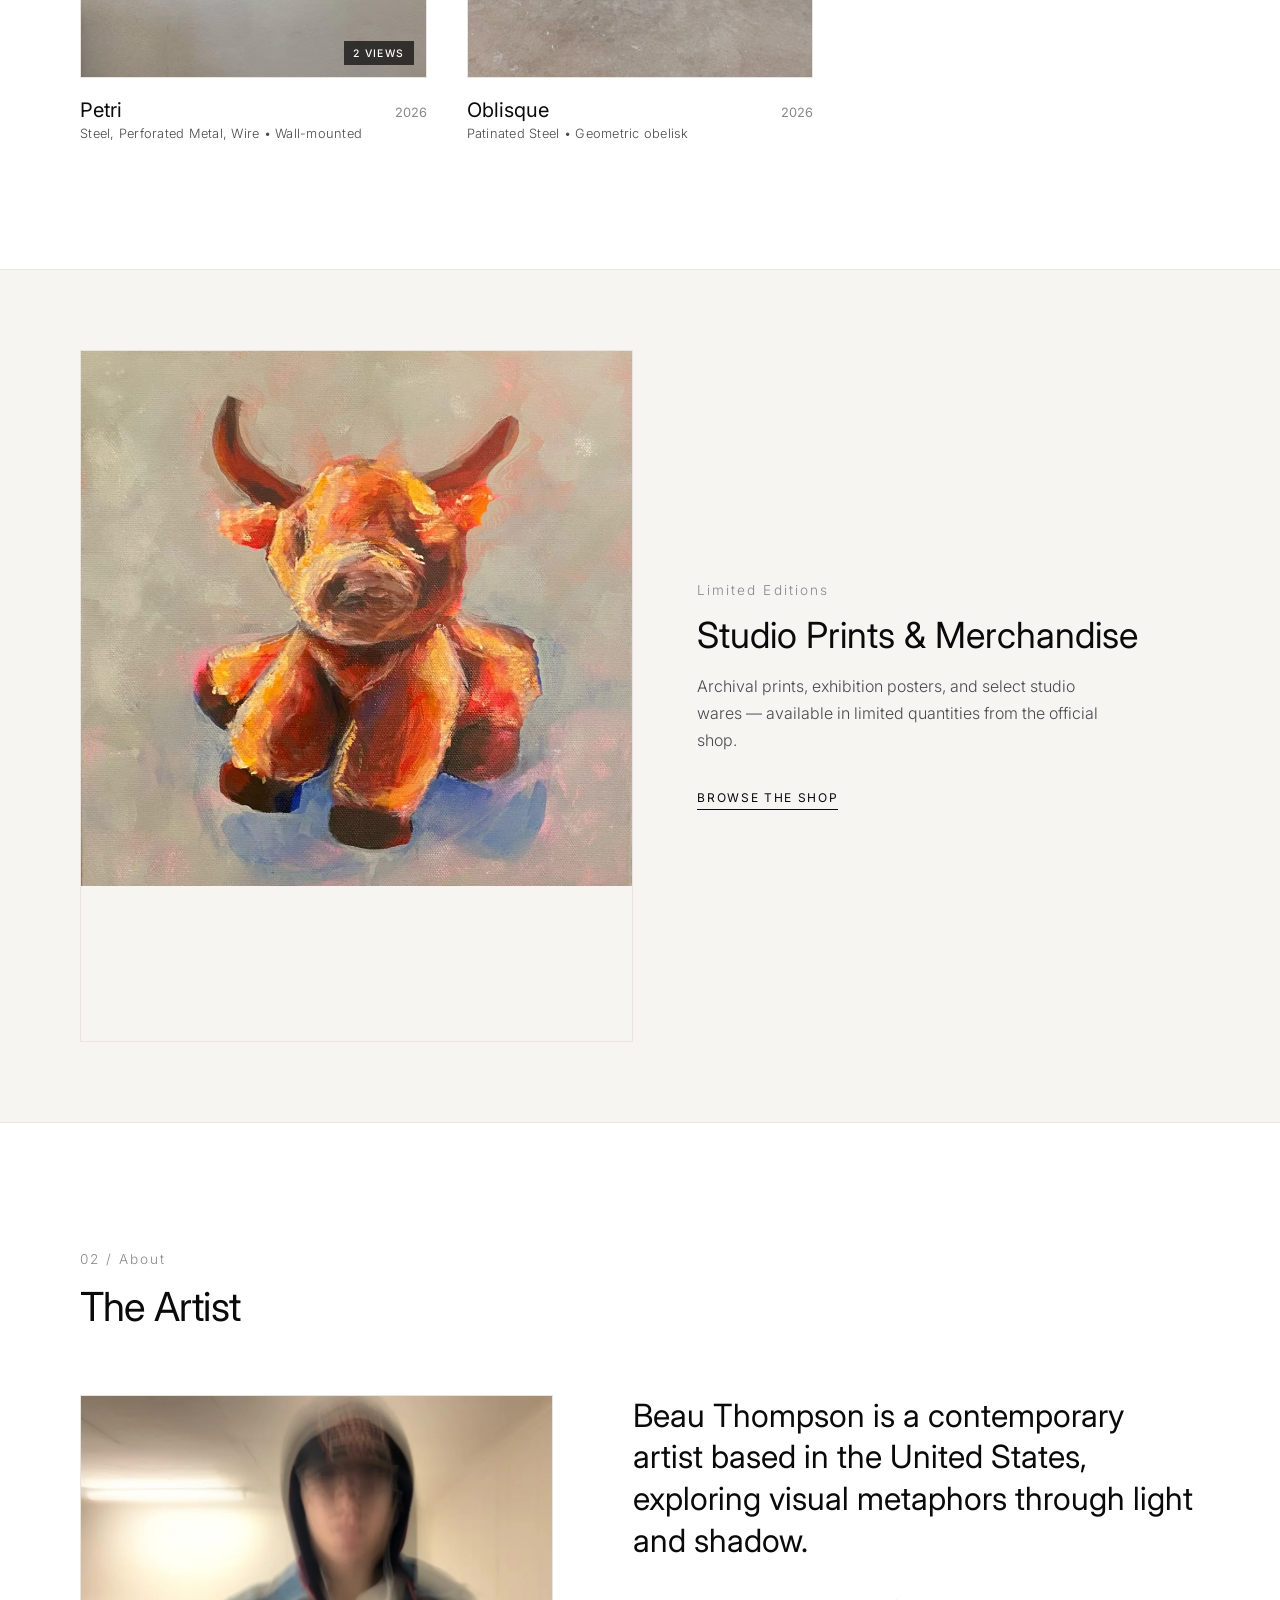
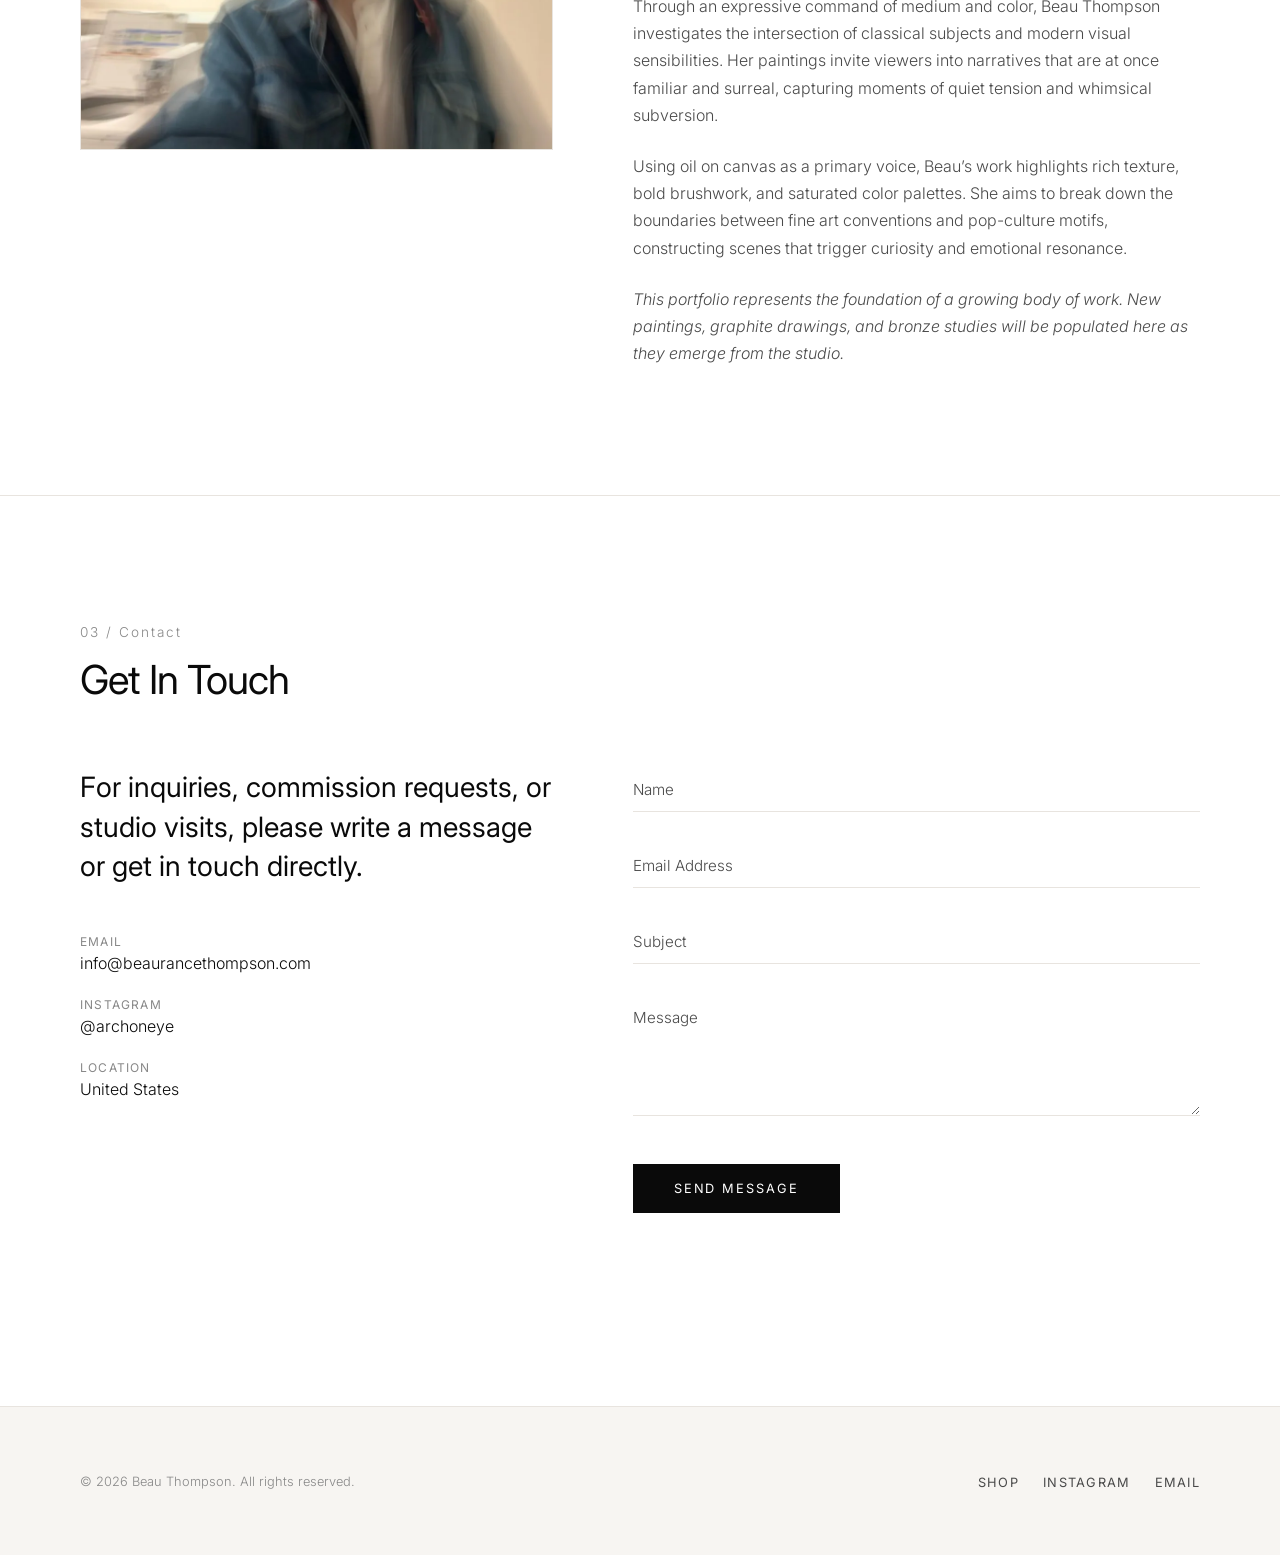
==== commit fe7af7c4: "Refine lightbox controls and align gallery/hero wording - Replace boxy lightbox nav arrows with mini" ====
--- a/index.html
+++ b/index.html
@@ -41,7 +41,7 @@
   <meta name="twitter:description" content="Contemporary paintings, drawings, and sculptures by Beau Thompson.">
   <meta name="twitter:image" content="assets/crab-cigarette.webp">
 
-  <link rel="stylesheet" href="style.css?v=24">
+  <link rel="stylesheet" href="style.css?v=26">
   <link rel="preload" as="image" href="assets/crab-cigarette.webp" fetchpriority="high">
   <link rel="preload" as="image" href="assets/highland-cow.webp">
 
@@ -98,7 +98,7 @@
     </div>
     <div class="hero-content">
       <h2 class="hero-animate">Beau Thompson</h2>
-      <p class="hero-tagline hero-animate">Paintings &bull; Drawings &bull; Sculptures</p>
+      <p class="hero-tagline hero-animate">Flat Works &bull; Sculptures</p>
       <div class="hero-actions hero-animate">
         <a href="#gallery" class="hero-btn hero-btn-primary">View Gallery</a>
       </div>
@@ -126,7 +126,7 @@
       <ul class="gallery-filters">
         <li><button class="filter-btn active" data-filter="all">All</button></li>
         <li><button class="filter-btn" data-filter="flat-works">Flat Works</button></li>
-        <li><button class="filter-btn" data-filter="sculptural">Sculptural</button></li>
+        <li><button class="filter-btn" data-filter="sculptural">Sculptures</button></li>
       </ul>
 
       <!-- Gallery Grid -->
@@ -484,6 +484,6 @@
     <svg viewBox="0 0 24 24"><polyline points="18 15 12 9 6 15"></polyline></svg>
   </button>
 
-  <script src="app.js?v=18" defer></script>
+  <script src="app.js?v=19" defer></script>
 </body>
 </html>
--- a/style.css
+++ b/style.css
@@ -1325,32 +1325,37 @@
   top: 50%;
   transform: translateY(-50%);
   background: none;
-  border: 1px solid var(--border-color);
-  width: 48px;
-  height: 48px;
+  border: none;
+  width: 56px;
+  height: 56px;
   display: flex;
   align-items: center;
   justify-content: center;
   cursor: pointer;
-  transition: border-color var(--duration-fast) var(--ease-standard),
-              background-color var(--duration-fast) var(--ease-standard);
-  background-color: var(--bg-primary);
+  border-radius: 50%;
+  transition: background-color var(--duration-fast) var(--ease-standard);
+}
+
+/* Minimal chevron — no box, just a light glyph that firms up on hover. */
+.lightbox-nav svg {
+  width: 2rem;
+  height: 2rem;
+  stroke: var(--text-muted);
+  stroke-width: 1.25;
+  fill: none;
+  transition: stroke var(--duration-fast) var(--ease-standard);
 }
 
 .lightbox-nav:hover {
-  border-color: var(--border-dark);
-}
-
-.lightbox-nav svg {
-  width: 1.25rem;
-  height: 1.25rem;
+  background-color: rgba(20, 20, 20, 0.05);
+}
+
+.lightbox-nav:hover svg {
   stroke: var(--text-primary);
-  stroke-width: 1.5;
-  fill: none;
-}
-
-.lightbox-prev { left: -5rem; }
-.lightbox-next { right: -5rem; }
+}
+
+.lightbox-prev { left: -4.25rem; }
+.lightbox-next { right: -4.25rem; }
 
 /* Featured Shop Banner */
 .featured-banner {
@@ -1850,9 +1855,20 @@
     width: 44px;
     height: 44px;
     z-index: 1001;
-    background: var(--bg-primary);
-    border: 1px solid var(--border-color);
+    /* Match the nav arrows: soft frosted disc instead of a hard square. */
+    border-radius: 50%;
+    border: none;
+    background-color: rgba(255, 255, 255, 0.6);
+    -webkit-backdrop-filter: blur(6px);
+    backdrop-filter: blur(6px);
     transform: none;
+  }
+
+  .lightbox-close svg {
+    width: 1.35rem;
+    height: 1.35rem;
+    stroke: var(--text-secondary);
+    stroke-width: 1.25;
   }
 
   .lightbox-close:hover {
@@ -1862,10 +1878,15 @@
   .lightbox-nav {
     position: fixed;
     top: auto;
-    width: 52px;
-    height: 52px;
+    width: 48px;
+    height: 48px;
     transform: none;
     z-index: 1001;
+    /* Soft translucent disc instead of a hard white square, so the chevron
+       stays tappable over content without feeling heavy. */
+    background-color: rgba(255, 255, 255, 0.6);
+    -webkit-backdrop-filter: blur(6px);
+    backdrop-filter: blur(6px);
   }
 
   .lightbox-prev {
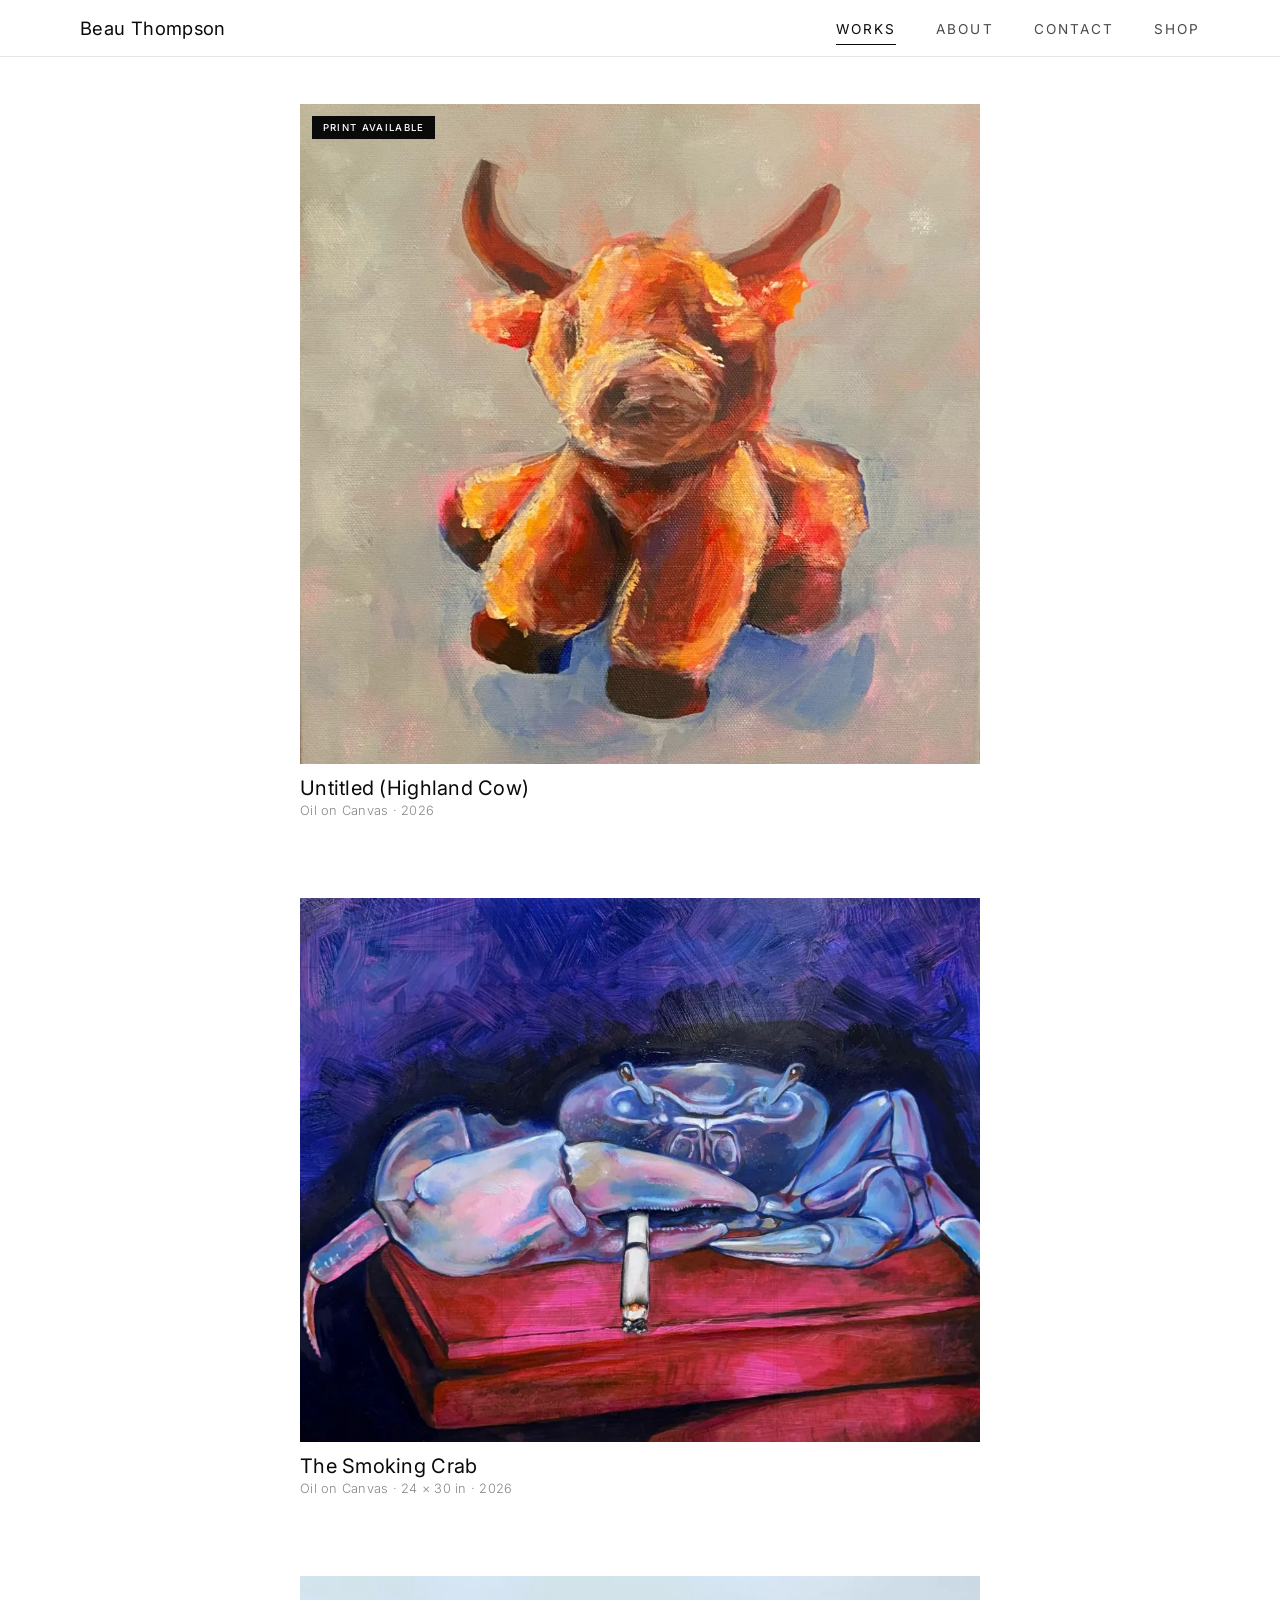
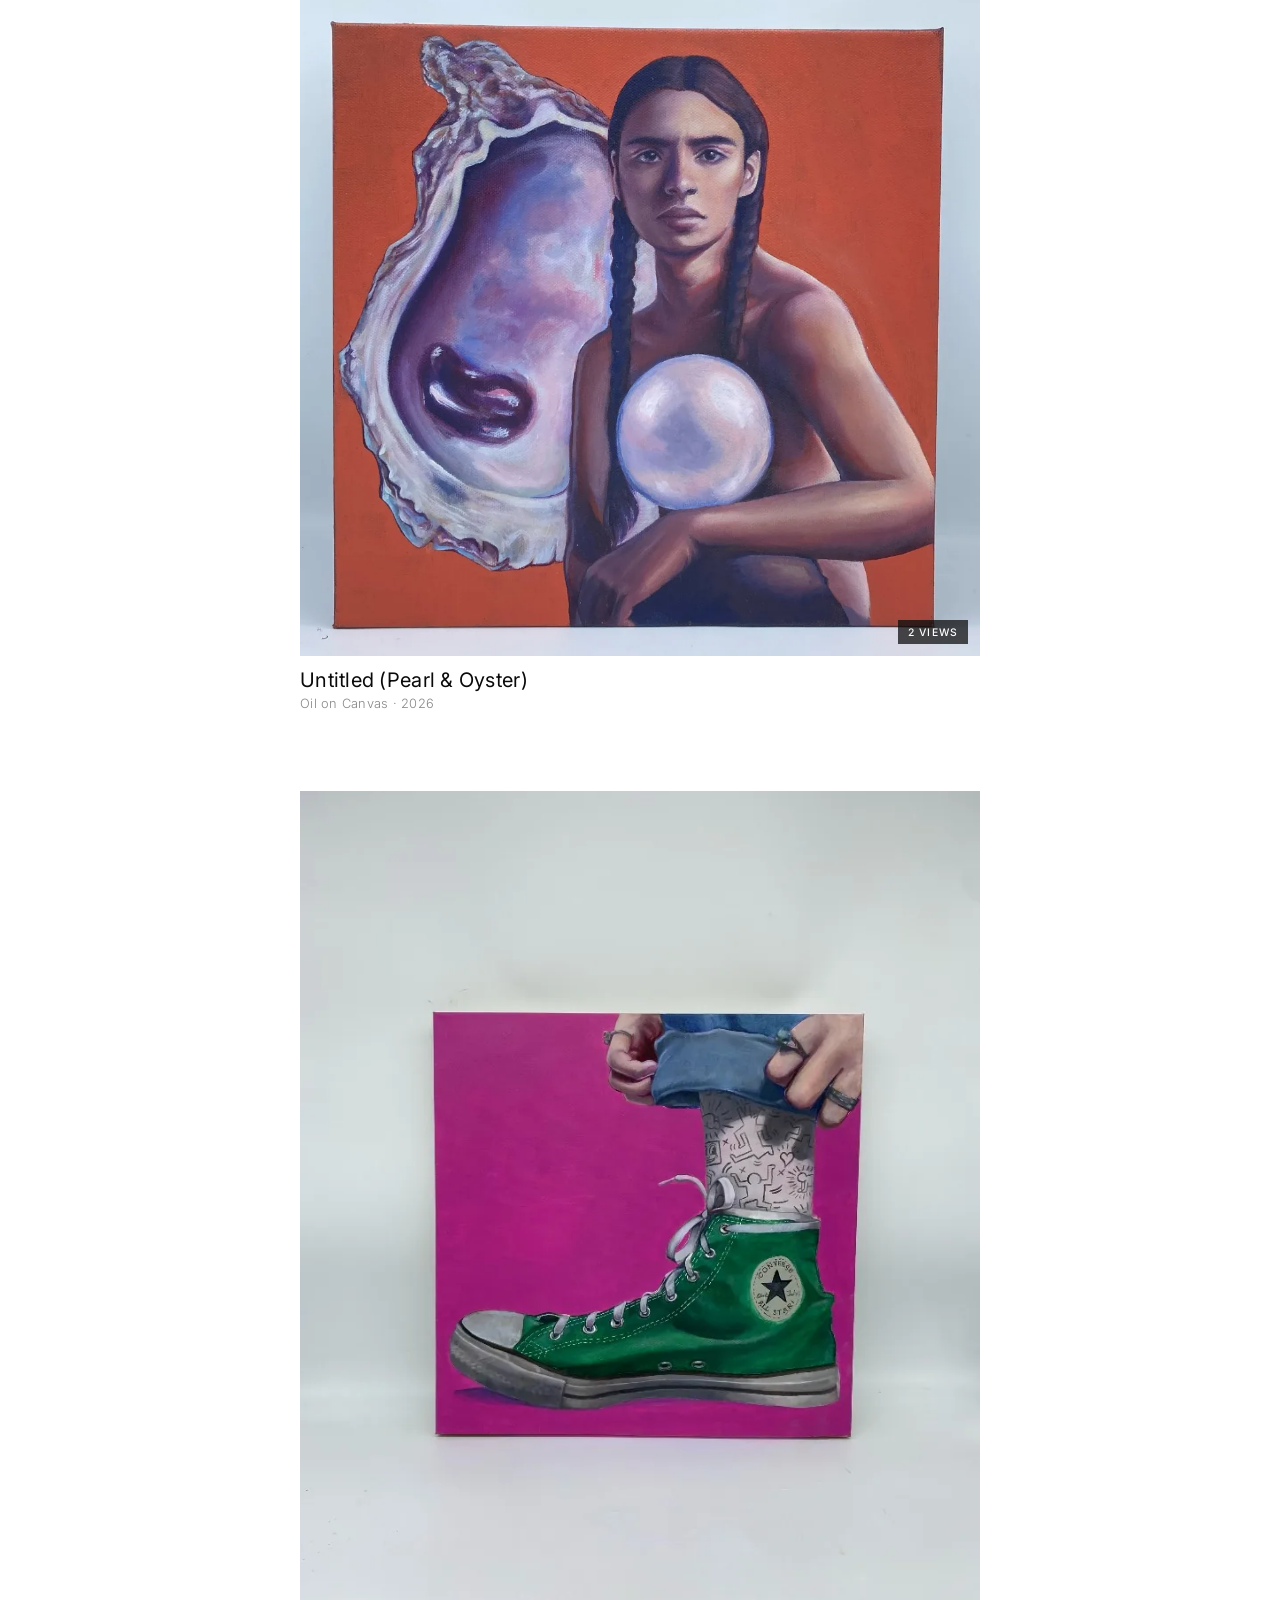
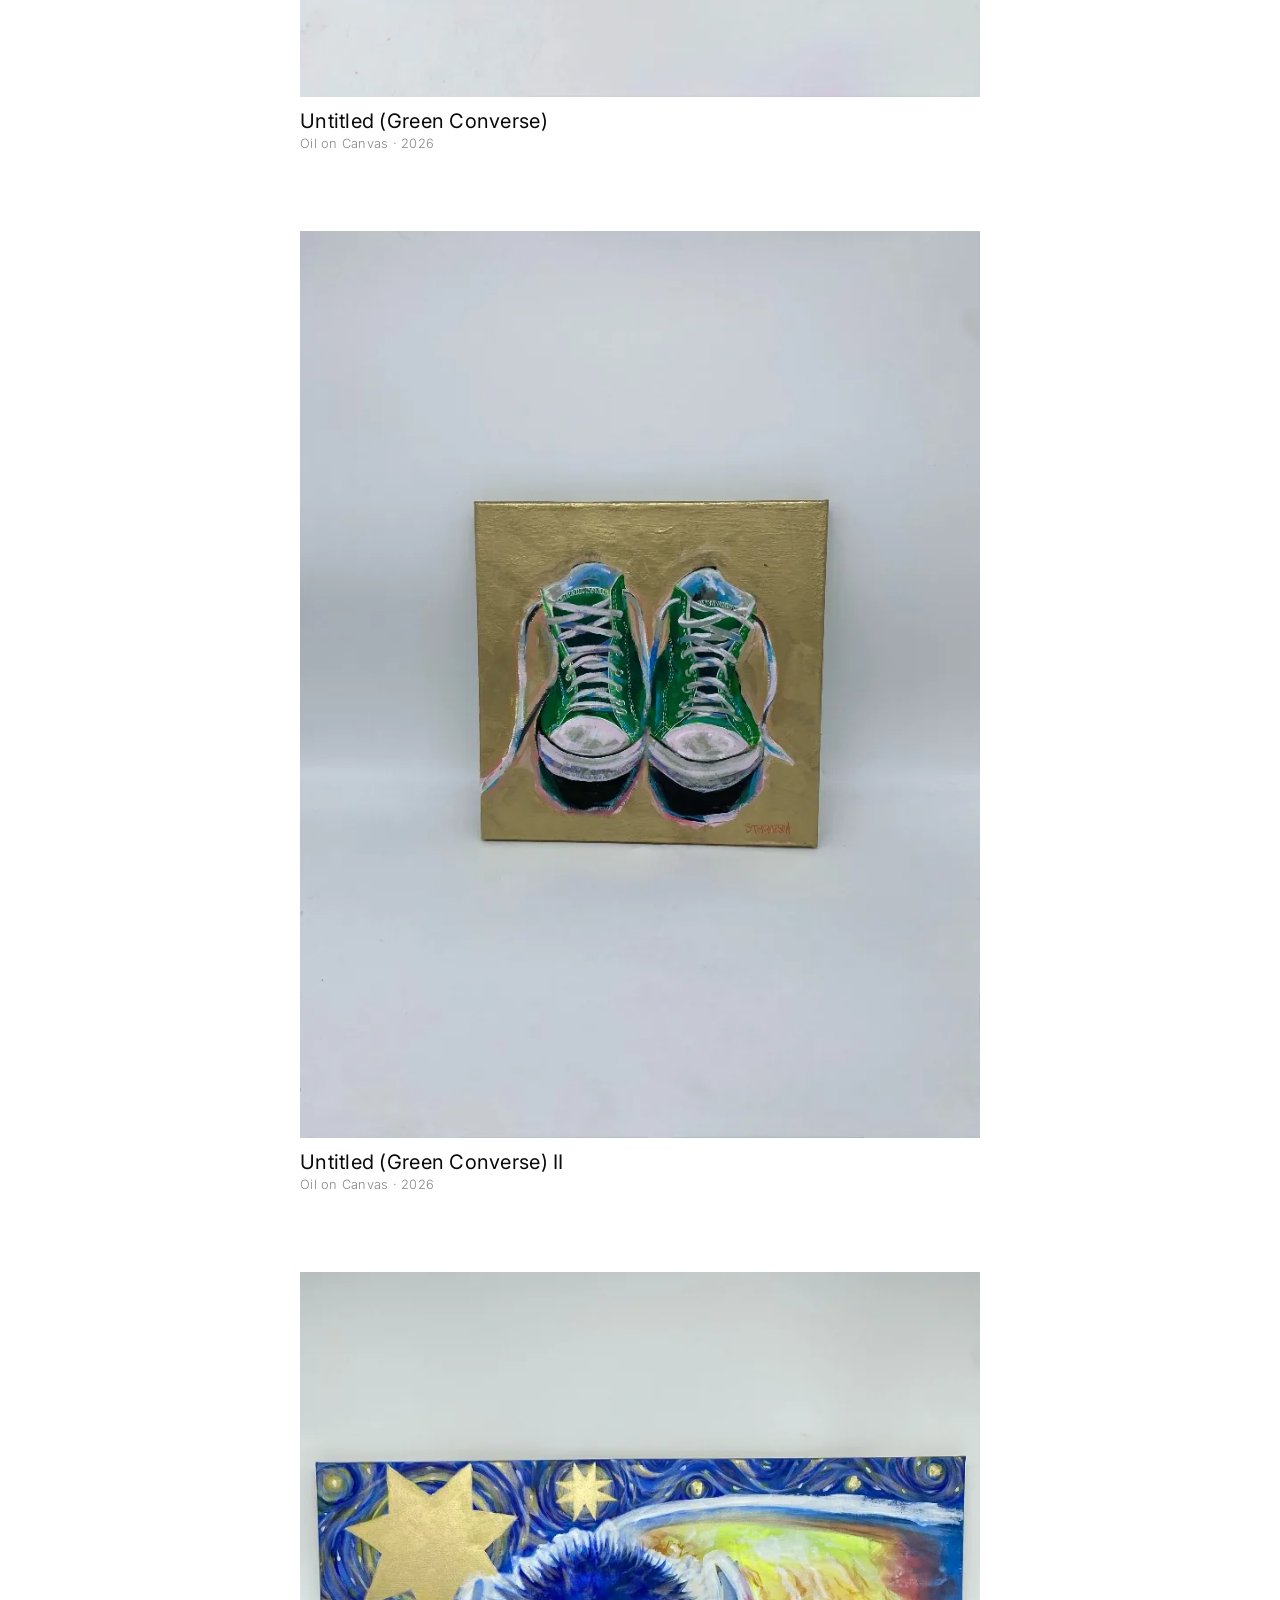
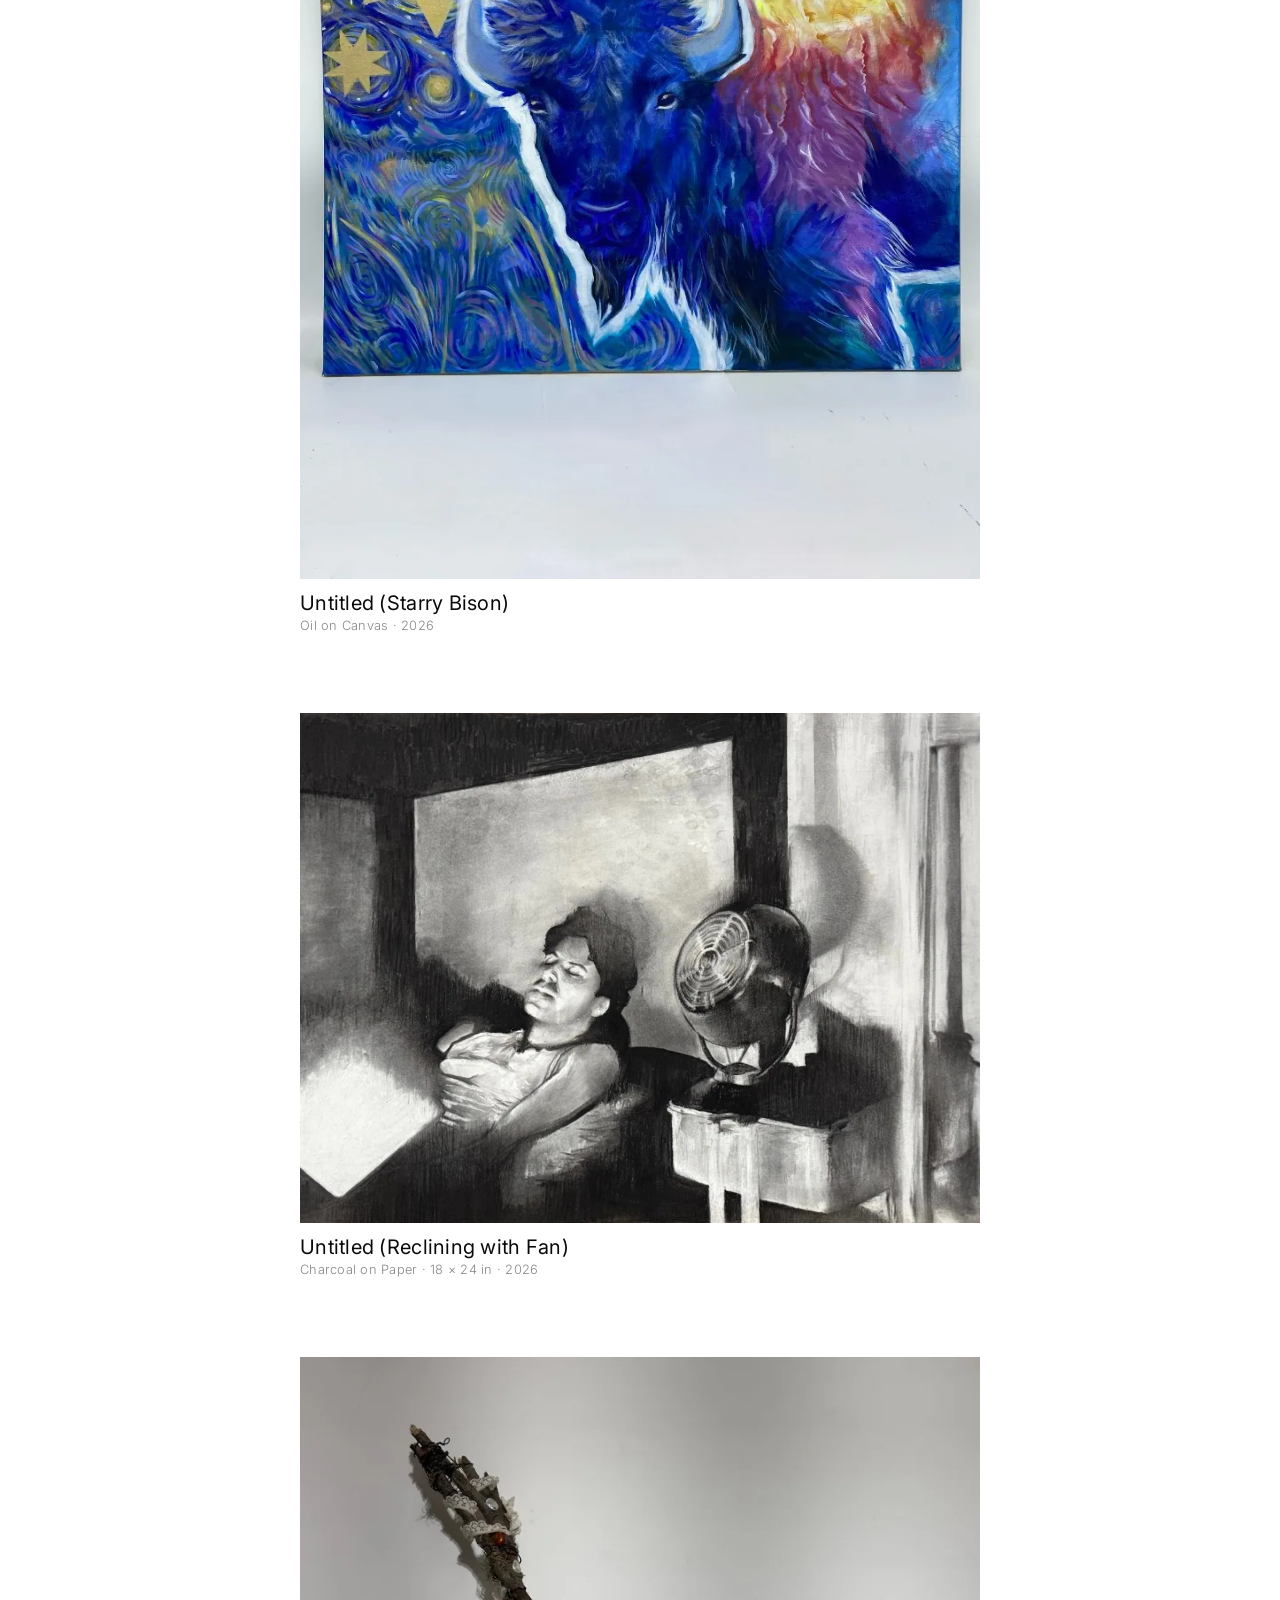
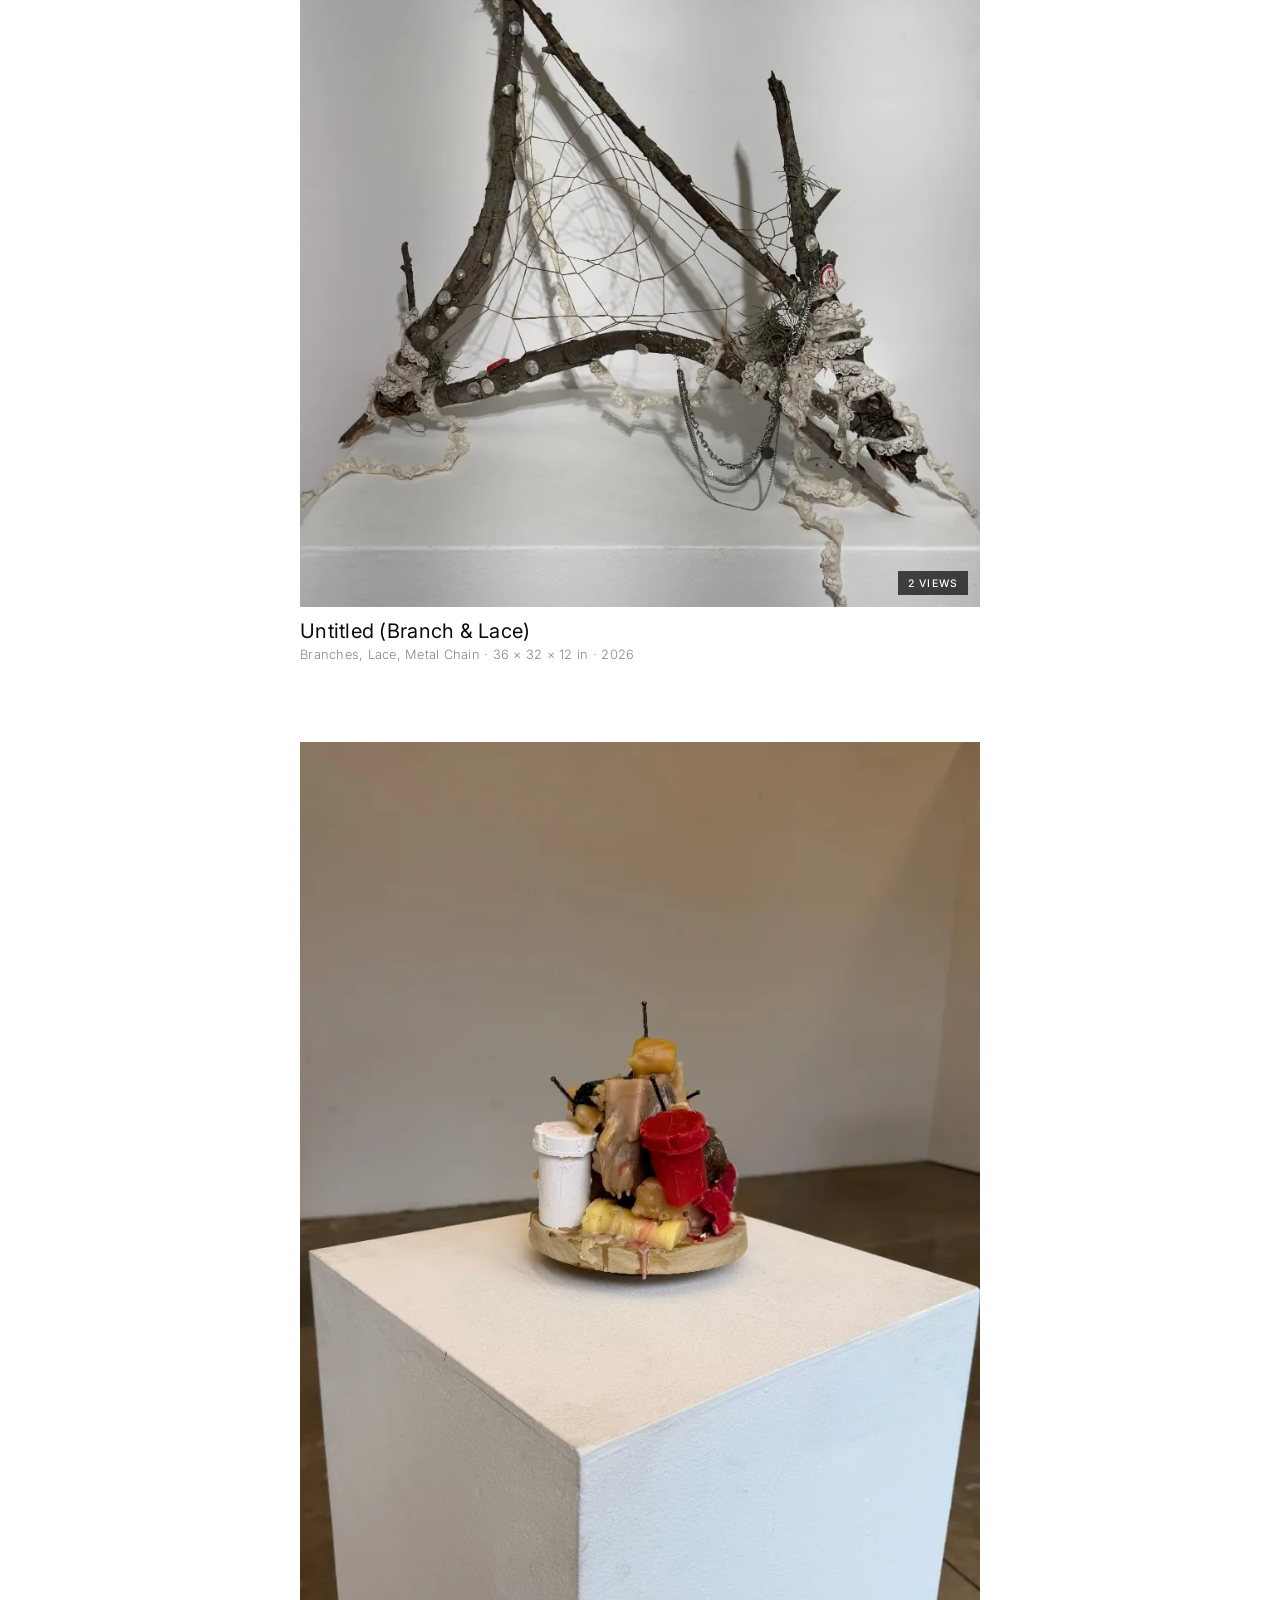
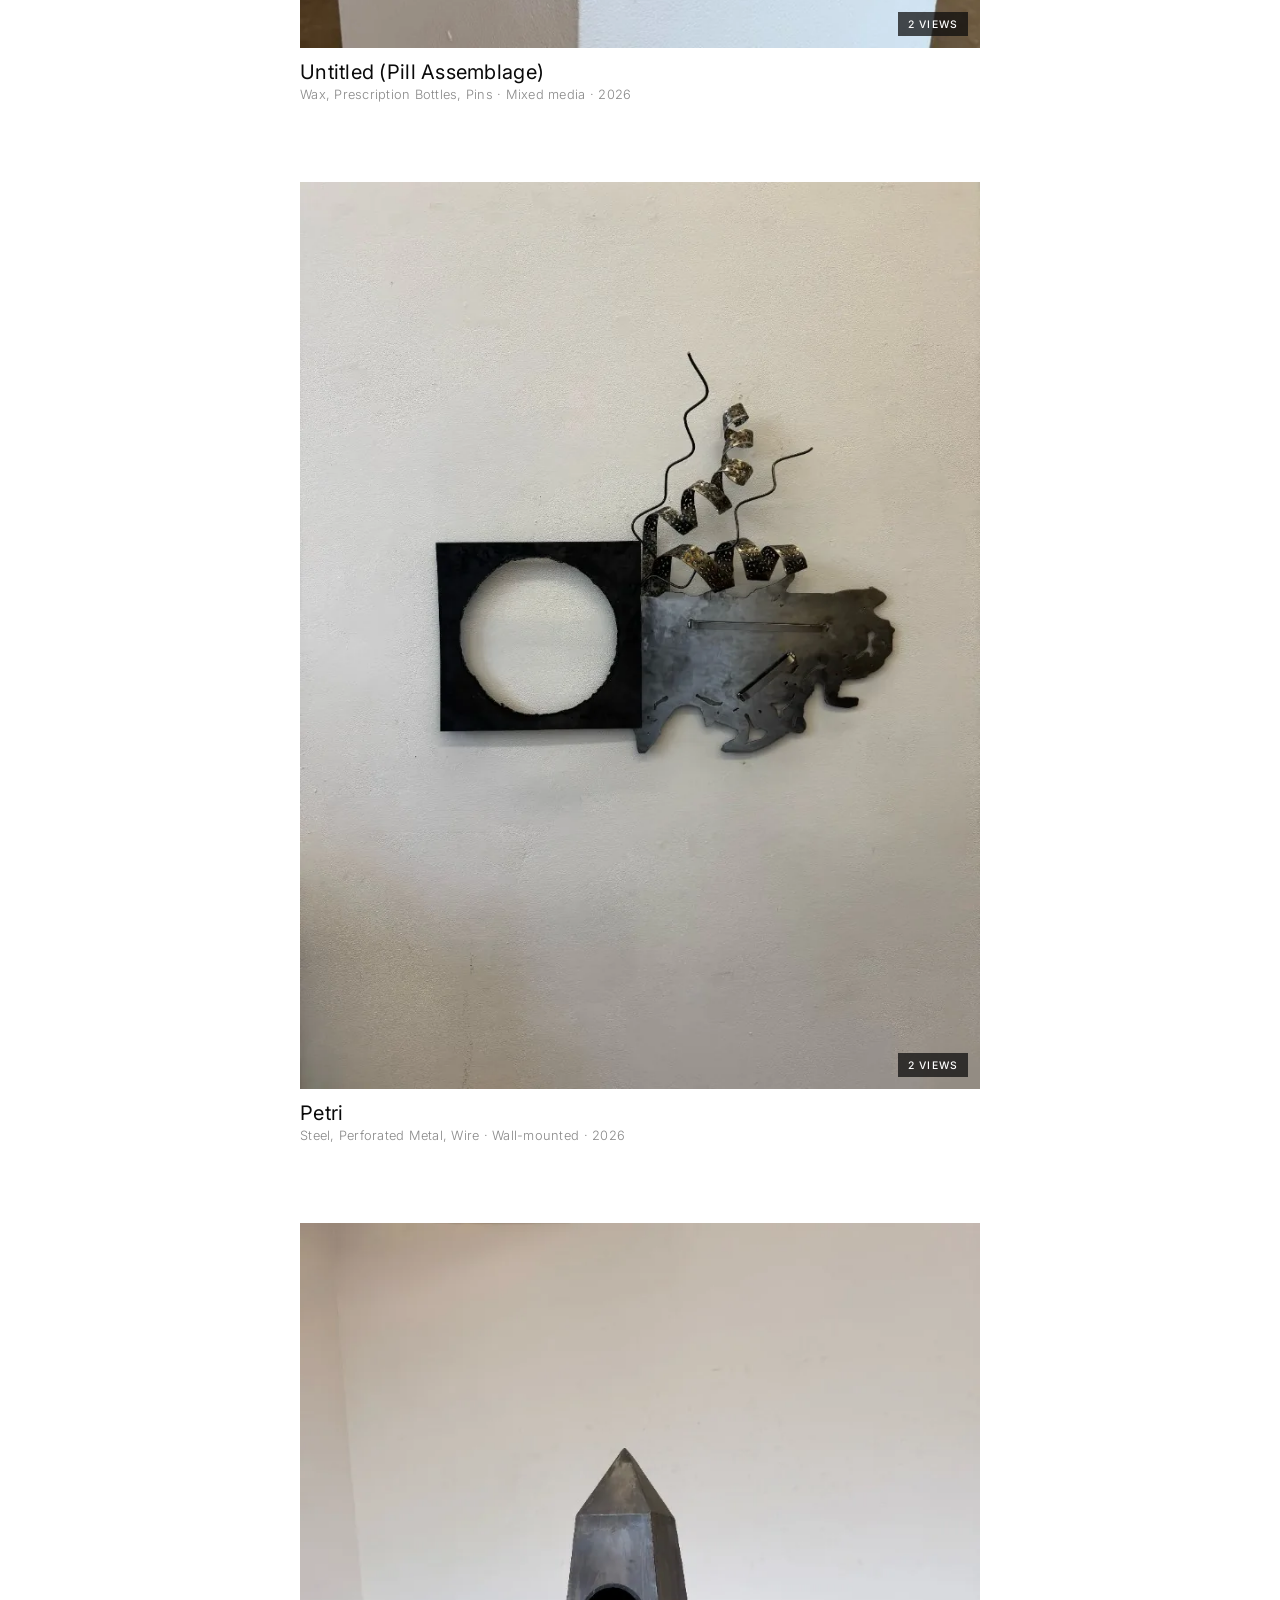
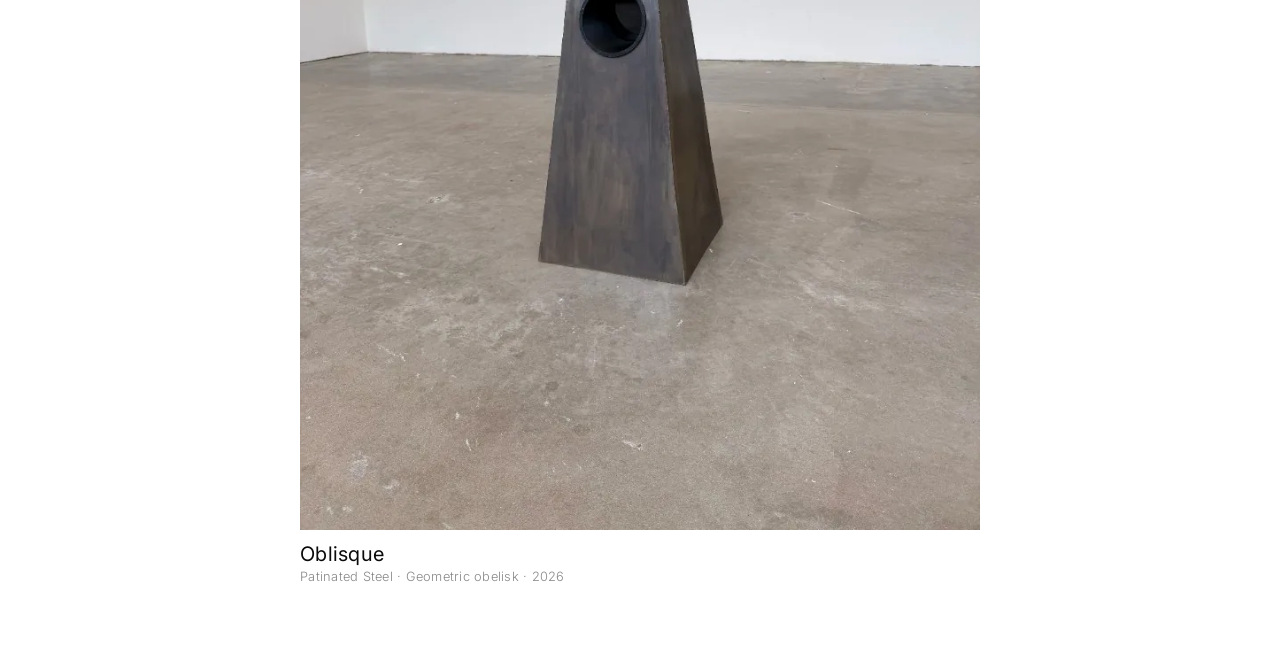
==== commit f8a7b630: "Restructure portfolio into ultra-minimal single-column works feed. Move About and Contact to dedicat" ====
--- a/index.html
+++ b/index.html
@@ -18,7 +18,6 @@
   <meta name="theme-color" content="#f5f0ea">
   <meta name="author" content="Beau Thompson">
 
-  <!-- Replace with the production domain before launch -->
   <link rel="canonical" href="https://beaurancethompson.com/">
 
   <link rel="preconnect" href="https://fonts.googleapis.com">
@@ -41,9 +40,7 @@
   <meta name="twitter:description" content="Contemporary paintings, drawings, and sculptures by Beau Thompson.">
   <meta name="twitter:image" content="assets/crab-cigarette.webp">
 
-  <link rel="stylesheet" href="style.css?v=26">
-  <link rel="preload" as="image" href="assets/crab-cigarette.webp" fetchpriority="high">
-  <link rel="preload" as="image" href="assets/highland-cow.webp">
+  <link rel="stylesheet" href="style.css?v=20">
 
   <script type="application/ld+json">
   {
@@ -58,14 +55,13 @@
   }
   </script>
 </head>
-<body>
-
-  <a href="#gallery" class="skip-link">Skip to works</a>
-
-  <!-- Header & Navigation -->
-  <header id="header">
+<body class="site-minimal">
+
+  <a href="#works" class="skip-link">Skip to works</a>
+
+  <header id="header" class="site-header">
     <div class="container nav-container">
-      <a href="#home" class="logo hero-animate">BEAU THOMPSON</a>
+      <a href="index.html" class="logo">Beau Thompson</a>
       <button class="menu-toggle" id="menu-toggle" aria-label="Open menu" aria-controls="nav-wrapper" aria-expanded="false">
         <span></span><span></span><span></span>
       </button>
@@ -73,9 +69,9 @@
       <div class="nav-wrapper" id="nav-wrapper">
         <nav>
           <ul>
-            <li><a href="#gallery" class="nav-link">Works</a></li>
-            <li><a href="#about" class="nav-link">About</a></li>
-            <li><a href="#contact" class="nav-link">Contact</a></li>
+            <li><a href="index.html" class="nav-link active">Works</a></li>
+            <li><a href="about.html" class="nav-link">About</a></li>
+            <li><a href="contact.html" class="nav-link">Contact</a></li>
             <li><a href="shop.html" class="nav-link">Shop</a></li>
           </ul>
         </nav>
@@ -83,362 +79,191 @@
     </div>
   </header>
 
-  <main id="site-main">
-  <!-- Hero Section -->
-  <section id="home" class="hero">
-    <div class="hero-bg" aria-hidden="true">
-      <div class="hero-slides" id="hero-slides">
-        <img src="assets/crab-cigarette.webp" data-src="assets/crab-cigarette.webp" alt="" class="hero-slide is-visible" data-title="The Smoking Crab" data-meta="Oil on Canvas" fetchpriority="high" decoding="async">
-        <img src="assets/highland-cow.webp" data-src="assets/highland-cow.webp" alt="" class="hero-slide" data-title="Untitled (Highland Cow)" data-meta="Oil on Canvas" decoding="async">
-        <img src="assets/pearl-oyster-1.webp" data-src="assets/pearl-oyster-1.webp" alt="" class="hero-slide" data-title="Untitled (Pearl & Oyster)" data-meta="Oil on Canvas" decoding="async">
-        <img src="assets/starry-bison.webp" data-src="assets/starry-bison.webp" alt="" class="hero-slide hero-slide--bison" data-title="Untitled (Starry Bison)" data-meta="Oil on Canvas" decoding="async">
-        <img src="assets/drawing-1.webp" data-src="assets/drawing-1.webp" alt="" class="hero-slide" data-title="Untitled (Reclining with Fan)" data-meta="Charcoal on Paper" decoding="async">
-        <img src="assets/petri.webp" data-src="assets/petri.webp" alt="" class="hero-slide" data-title="Petri" data-meta="Steel &amp; Perforated Metal" decoding="async">
-      </div>
-    </div>
-    <div class="hero-content">
-      <h2 class="hero-animate">Beau Thompson</h2>
-      <p class="hero-tagline hero-animate">Flat Works &bull; Sculptures</p>
-      <div class="hero-actions hero-animate">
-        <a href="#gallery" class="hero-btn hero-btn-primary">View Gallery</a>
-      </div>
-    </div>
-    <a href="#gallery" class="hero-scroll hero-animate" aria-label="Scroll to gallery">
-      <span>Scroll</span>
-      <span class="hero-scroll-line"></span>
-    </a>
-    <figcaption class="hero-caption hero-animate" id="hero-caption" aria-live="polite">
-      <span class="hero-caption-label">Featured Work</span>
-      <span class="hero-caption-title" id="hero-caption-title"></span>
-      <span class="hero-caption-meta" id="hero-caption-meta"></span>
-    </figcaption>
-  </section>
-
-  <!-- Gallery Section -->
-  <section id="gallery">
-    <div class="container">
-      <div class="section-header reveal">
-        <span class="section-num">01 / Gallery</span>
-        <h3 class="section-title">Selected Works</h3>
-      </div>
-
-      <!-- Category Filter Tabs -->
-      <ul class="gallery-filters">
-        <li><button class="filter-btn active" data-filter="all">All</button></li>
-        <li><button class="filter-btn" data-filter="flat-works">Flat Works</button></li>
-        <li><button class="filter-btn" data-filter="sculptural">Sculptures</button></li>
-      </ul>
-
-      <!-- Gallery Grid -->
-      <div class="gallery-grid" id="gallery-grid">
-        
-        <!-- Painting: Highland Cow -->
-        <div class="art-card" data-category="flat-works" data-availability="print-available" data-statement="Apparel and studio prints adapted from this painting are available in the Shop.">
-          <div class="art-image-wrapper art-image-wrapper--highland-cow">
-            <picture>
-              <source srcset="assets/highland-cow.webp" type="image/webp">
-              <img src="assets/highland-cow.webp" alt="Untitled (Highland Cow) - Impressionistic oil painting of a highland cow by Beau Thompson" loading="lazy" decoding="async">
-            </picture>
-            <span class="art-availability" data-status="print-available">Print Available</span>
-          </div>
-          <div class="art-info">
-            <div class="art-title-row">
-              <h4 class="art-title">Untitled (Highland Cow)</h4>
-              <span class="art-year">2026</span>
-            </div>
-            <span class="art-meta">Oil on Canvas</span>
-          </div>
-        </div>
-
-        <!-- Active Artwork: The Smoking Crab -->
-        <div class="art-card" data-category="flat-works" data-availability="inquire">
-          <div class="art-image-wrapper art-image-wrapper--crab">
-            <picture>
-              <source srcset="assets/crab-cigarette.webp" type="image/webp">
-              <img src="assets/crab-cigarette.webp" alt="The Smoking Crab - Oil painting of a blue crab smoking a cigarette by Beau Thompson" loading="lazy" decoding="async">
-            </picture>
-          </div>
-          <div class="art-info">
-            <div class="art-title-row">
-              <h4 class="art-title">The Smoking Crab</h4>
-              <span class="art-year">2026</span>
-            </div>
-            <span class="art-meta">Oil on Canvas &bull; 24 × 30 in</span>
-          </div>
-        </div>
-
-        <!-- Painting: Pearl & Oyster -->
-        <div class="art-card art-card--series" data-category="flat-works" data-availability="inquire" data-gallery='[{"src":"assets/pearl-oyster-1.webp","title":"Untitled (Pearl & Oyster)","meta":"Oil on Canvas"},{"src":"assets/pearl-oyster-2.webp","title":"Untitled (Pearl & Oyster) II","meta":"Oil on Canvas"}]'>
-          <div class="art-image-wrapper">
-            <picture>
-              <source srcset="assets/pearl-oyster-1.webp" type="image/webp">
-              <img src="assets/pearl-oyster-1.webp" alt="Untitled (Pearl & Oyster) - Portrait with pearl and oyster shell by Beau Thompson" loading="lazy" decoding="async">
-            </picture>
-            <span class="art-gallery-badge">2 views</span>
-          </div>
-          <div class="art-info">
-            <div class="art-title-row">
-              <h4 class="art-title">Untitled (Pearl & Oyster)</h4>
-              <span class="art-year">2026</span>
-            </div>
-            <span class="art-meta">Oil on Canvas</span>
-          </div>
-        </div>
-
-        <!-- Painting: Green Converse -->
-        <div class="art-card" data-category="flat-works" data-availability="inquire">
-          <div class="art-image-wrapper">
-            <picture>
-              <source srcset="assets/converse-pink.webp" type="image/webp">
-              <img src="assets/converse-pink.webp" alt="Untitled (Green Converse) - Painting of green high-top sneakers by Beau Thompson" loading="lazy" decoding="async">
-            </picture>
-          </div>
-          <div class="art-info">
-            <div class="art-title-row">
-              <h4 class="art-title">Untitled (Green Converse)</h4>
-              <span class="art-year">2026</span>
-            </div>
-            <span class="art-meta">Oil on Canvas</span>
-          </div>
-        </div>
-
-        <!-- Painting: Green Converse II -->
-        <div class="art-card" data-category="flat-works" data-availability="inquire">
-          <div class="art-image-wrapper">
-            <picture>
-              <source srcset="assets/converse-gold.webp" type="image/webp">
-              <img src="assets/converse-gold.webp" alt="Untitled (Green Converse) II - Painting of green high-top sneakers by Beau Thompson" loading="lazy" decoding="async">
-            </picture>
-          </div>
-          <div class="art-info">
-            <div class="art-title-row">
-              <h4 class="art-title">Untitled (Green Converse) II</h4>
-              <span class="art-year">2026</span>
-            </div>
-            <span class="art-meta">Oil on Canvas</span>
-          </div>
-        </div>
-
-        <!-- Painting: Starry Bison -->
-        <div class="art-card" data-category="flat-works" data-availability="inquire">
-          <div class="art-image-wrapper">
-            <picture>
-              <source srcset="assets/starry-bison.webp" type="image/webp">
-              <img src="assets/starry-bison.webp" alt="Untitled (Starry Bison) - Van Gogh-inspired bison portrait by Beau Thompson" loading="lazy" decoding="async">
-            </picture>
-          </div>
-          <div class="art-info">
-            <div class="art-title-row">
-              <h4 class="art-title">Untitled (Starry Bison)</h4>
-              <span class="art-year">2026</span>
-            </div>
-            <span class="art-meta">Oil on Canvas</span>
-          </div>
-        </div>
-
-        <!-- Drawing 1: Reclining with Fan -->
-        <div class="art-card" data-category="flat-works" data-availability="inquire">
-          <div class="art-image-wrapper art-image-wrapper--fan">
-            <picture>
-              <source srcset="assets/drawing-1.webp" type="image/webp">
-              <img src="assets/drawing-1.webp" alt="Untitled (Reclining with Fan) - Charcoal drawing of a person resting near a fan by Beau Thompson" loading="lazy" decoding="async">
-            </picture>
-          </div>
-          <div class="art-info">
-            <div class="art-title-row">
-              <h4 class="art-title">Untitled (Reclining with Fan)</h4>
-              <span class="art-year">2026</span>
-            </div>
-            <span class="art-meta">Charcoal on Paper &bull; 18 × 24 in</span>
-          </div>
-        </div>
-
-        <!-- Sculpture: Branch & Lace -->
-        <div class="art-card art-card--series" data-category="sculptural" data-availability="inquire" data-gallery='[{"src":"assets/sculpture-1.webp","title":"Untitled (Branch & Lace)","meta":"Branches, Lace, Metal Chain • 36 × 32 × 12 in"},{"src":"assets/sculpture-1-detail.webp","title":"Untitled (Branch & Lace) – Detail","meta":"Detail View • Close-up"}]'>
-          <div class="art-image-wrapper">
-            <picture>
-              <source srcset="assets/sculpture-1.webp" type="image/webp">
-              <img src="assets/sculpture-1.webp" alt="Untitled (Branch & Lace) - Mixed media sculpture by Beau Thompson" loading="lazy" decoding="async">
-            </picture>
-            <span class="art-gallery-badge">2 views</span>
-          </div>
-          <div class="art-info">
-            <div class="art-title-row">
-              <h4 class="art-title">Untitled (Branch & Lace)</h4>
-              <span class="art-year">2026</span>
-            </div>
-            <span class="art-meta">Branches, Lace, Metal Chain &bull; 36 × 32 × 12 in</span>
-          </div>
-        </div>
-
-        <!-- Sculpture: Pill Assemblage -->
-        <div class="art-card art-card--series" data-category="sculptural" data-availability="inquire" data-gallery='[{"src":"assets/sculpture-pills-1.webp","title":"Untitled (Pill Assemblage)","meta":"Wax, Prescription Bottles, Pins • Mixed media"},{"src":"assets/sculpture-pills-2.webp","title":"Untitled (Pill Assemblage) II","meta":"Wax, Prescription Bottles, Pins • Mixed media"}]'>
-          <div class="art-image-wrapper">
-            <picture>
-              <source srcset="assets/sculpture-pills-1.webp" type="image/webp">
-              <img src="assets/sculpture-pills-1.webp" alt="Untitled (Pill Assemblage) - Wax and prescription bottle sculpture by Beau Thompson" loading="lazy" decoding="async">
-            </picture>
-            <span class="art-gallery-badge">2 views</span>
-          </div>
-          <div class="art-info">
-            <div class="art-title-row">
-              <h4 class="art-title">Untitled (Pill Assemblage)</h4>
-              <span class="art-year">2026</span>
-            </div>
-            <span class="art-meta">Wax, Prescription Bottles, Pins &bull; Mixed media</span>
-          </div>
-        </div>
-
-        <!-- Sculpture: Petri -->
-        <div class="art-card art-card--series" data-category="sculptural" data-availability="inquire" data-gallery='[{"src":"assets/petri.webp","title":"Petri","meta":"Steel, Perforated Metal, Wire • Wall-mounted"},{"src":"assets/petri-detail.webp","title":"Petri – Detail","meta":"Detail View • Perforated metal & steel"}]'>
-          <div class="art-image-wrapper">
-            <picture>
-              <source srcset="assets/petri.webp" type="image/webp">
-              <img src="assets/petri.webp" alt="Petri - Wall-mounted steel and perforated metal sculpture by Beau Thompson" loading="lazy" decoding="async">
-            </picture>
-            <span class="art-gallery-badge">2 views</span>
-          </div>
-          <div class="art-info">
-            <div class="art-title-row">
-              <h4 class="art-title">Petri</h4>
-              <span class="art-year">2026</span>
-            </div>
-            <span class="art-meta">Steel, Perforated Metal, Wire &bull; Wall-mounted</span>
-          </div>
-        </div>
-
-        <!-- Sculpture: Oblisque -->
-        <div class="art-card" data-category="sculptural" data-availability="inquire">
-          <div class="art-image-wrapper">
-            <picture>
-              <source srcset="assets/oblisque.webp" type="image/webp">
-              <img src="assets/oblisque.webp" alt="Oblisque - Dark metal obelisk sculpture with circular void by Beau Thompson" loading="lazy" decoding="async">
-            </picture>
-          </div>
-          <div class="art-info">
-            <div class="art-title-row">
-              <h4 class="art-title">Oblisque</h4>
-              <span class="art-year">2026</span>
-            </div>
-            <span class="art-meta">Patinated Steel &bull; Geometric obelisk</span>
-          </div>
-        </div>
-
-      </div>
-    </div>
-  </section>
-
-  <!-- Featured Shop Banner -->
-  <section class="featured-banner reveal">
-    <div class="container featured-banner-inner">
-      <div class="featured-banner-image">
-        <picture>
-          <source srcset="assets/highland-cow.webp" type="image/webp">
-          <img src="assets/highland-cow.webp" alt="Untitled (Highland Cow) — featured studio print" loading="lazy" decoding="async">
-        </picture>
-      </div>
-      <div class="featured-banner-text">
-        <span class="section-num">Limited Editions</span>
-        <h3>Studio Prints &amp; Merchandise</h3>
-        <p>Archival prints, exhibition posters, and select studio wares — available in limited quantities from the official shop.</p>
-        <a href="shop.html" class="featured-banner-link">Browse the Shop</a>
-      </div>
-    </div>
-  </section>
-
-  <!-- About Section -->
-  <section id="about">
-    <div class="container">
-      <div class="section-header reveal">
-        <span class="section-num">02 / About</span>
-        <h3 class="section-title">The Artist</h3>
-      </div>
-
-      <div class="about-layout reveal">
-        <div class="about-visual">
-          <picture>
-            <source srcset="assets/artist.webp" type="image/webp">
-            <img src="assets/artist.webp" alt="Beau Thompson — artist portrait" loading="lazy" decoding="async">
-          </picture>
-        </div>
-
-        <div class="about-text">
-          <h4 class="about-tagline">Beau Thompson is a contemporary artist based in the United States, exploring visual metaphors through light and shadow.</h4>
-          <div class="about-bio">
-            <p>Through an expressive command of medium and color, Beau Thompson investigates the intersection of classical subjects and modern visual sensibilities. Her paintings invite viewers into narratives that are at once familiar and surreal, capturing moments of quiet tension and whimsical subversion.</p>
-            <p>Using oil on canvas as a primary voice, Beau’s work highlights rich texture, bold brushwork, and saturated color palettes. She aims to break down the boundaries between fine art conventions and pop-culture motifs, constructing scenes that trigger curiosity and emotional resonance.</p>
-            <p><em>This portfolio represents the foundation of a growing body of work. New paintings, graphite drawings, and bronze studies will be populated here as they emerge from the studio.</em></p>
-          </div>
-        </div>
-      </div>
-    </div>
-  </section>
-
-  <!-- Contact Section -->
-  <section id="contact">
-    <div class="container">
-      <div class="section-header reveal">
-        <span class="section-num">03 / Contact</span>
-        <h3 class="section-title">Get In Touch</h3>
-      </div>
-
-      <div class="contact-layout reveal">
-        <div class="contact-info">
-          <h4 class="contact-statement">For inquiries, commission requests, or studio visits, please write a message or get in touch directly.</h4>
-          <div class="contact-details">
-            <div class="contact-item">
-              <span class="contact-label">Email</span>
-              <span class="contact-value"><a href="mailto:info@beaurancethompson.com">info@beaurancethompson.com</a></span>
-            </div>
-            <div class="contact-item">
-              <span class="contact-label">Instagram</span>
-              <span class="contact-value"><a href="https://www.instagram.com/archoneye/" target="_blank" rel="noopener noreferrer">@archoneye</a></span>
-            </div>
-            <div class="contact-item">
-              <span class="contact-label">Location</span>
-              <span class="contact-value">United States</span>
-            </div>
-          </div>
-        </div>
-
-        <!--
-          To enable real submissions, set data-endpoint on the form below to your
-          Formspree (https://formspree.io/f/yourId), Basin, or Netlify Forms URL.
-          When the attribute is empty the form falls back to a local simulation.
-        -->
-        <form class="contact-form" id="contact-form" data-endpoint="" method="POST" novalidate>
-          <div class="form-group">
-            <input type="text" id="name" name="name" class="form-input" placeholder=" " required autocomplete="name">
-            <label for="name" class="form-label">Name</label>
-          </div>
-          
-          <div class="form-group">
-            <input type="email" id="email" name="email" class="form-input" placeholder=" " required autocomplete="email">
-            <label for="email" class="form-label">Email Address</label>
-          </div>
-
-          <div class="form-group">
-            <input type="text" id="subject" name="subject" class="form-input" placeholder=" ">
-            <label for="subject" class="form-label">Subject</label>
-          </div>
-
-          <div class="form-group">
-            <textarea id="message" name="message" class="form-input" placeholder=" " required></textarea>
-            <label for="message" class="form-label">Message</label>
-          </div>
-
-          <input type="text" name="_gotcha" tabindex="-1" autocomplete="off" aria-hidden="true" class="form-honeypot">
-
-          <button type="submit" class="submit-btn">Send Message</button>
-          <div class="form-message" id="form-message">Thank you. Your message has been sent successfully.</div>
-        </form>
-      </div>
-    </div>
-  </section>
+  <main class="works-feed" id="works">
+
+    <article class="work-item art-card" data-availability="print-available" data-statement="Apparel and studio prints adapted from this painting are available in the Shop.">
+      <figure class="work-figure">
+        <div class="art-image-wrapper art-image-wrapper--highland-cow">
+          <picture>
+            <source srcset="assets/highland-cow.webp" type="image/webp">
+            <img src="assets/highland-cow.webp" alt="Untitled (Highland Cow) - Impressionistic oil painting of a highland cow by Beau Thompson" loading="lazy" decoding="async">
+          </picture>
+          <span class="art-availability" data-status="print-available">Print Available</span>
+        </div>
+      </figure>
+      <figcaption class="work-caption art-info">
+        <span class="work-title art-title">Untitled (Highland Cow)</span>
+        <span class="work-meta art-meta">Oil on Canvas · 2026</span>
+        <span class="art-year visually-hidden">2026</span>
+      </figcaption>
+    </article>
+
+    <article class="work-item art-card" data-availability="inquire">
+      <figure class="work-figure">
+        <div class="art-image-wrapper art-image-wrapper--crab">
+          <picture>
+            <source srcset="assets/crab-cigarette.webp" type="image/webp">
+            <img src="assets/crab-cigarette.webp" alt="The Smoking Crab - Oil painting of a blue crab smoking a cigarette by Beau Thompson" loading="lazy" decoding="async">
+          </picture>
+        </div>
+      </figure>
+      <figcaption class="work-caption art-info">
+        <span class="work-title art-title">The Smoking Crab</span>
+        <span class="work-meta art-meta">Oil on Canvas · 24 × 30 in · 2026</span>
+        <span class="art-year visually-hidden">2026</span>
+      </figcaption>
+    </article>
+
+    <article class="work-item art-card art-card--series" data-availability="inquire" data-gallery='[{"src":"assets/pearl-oyster-1.webp","title":"Untitled (Pearl & Oyster)","meta":"Oil on Canvas"},{"src":"assets/pearl-oyster-2.webp","title":"Untitled (Pearl & Oyster) II","meta":"Oil on Canvas"}]'>
+      <figure class="work-figure">
+        <div class="art-image-wrapper">
+          <picture>
+            <source srcset="assets/pearl-oyster-1.webp" type="image/webp">
+            <img src="assets/pearl-oyster-1.webp" alt="Untitled (Pearl & Oyster) - Portrait with pearl and oyster shell by Beau Thompson" loading="lazy" decoding="async">
+          </picture>
+          <span class="art-gallery-badge">2 views</span>
+        </div>
+      </figure>
+      <figcaption class="work-caption art-info">
+        <span class="work-title art-title">Untitled (Pearl & Oyster)</span>
+        <span class="work-meta art-meta">Oil on Canvas · 2026</span>
+        <span class="art-year visually-hidden">2026</span>
+      </figcaption>
+    </article>
+
+    <article class="work-item art-card" data-availability="inquire">
+      <figure class="work-figure">
+        <div class="art-image-wrapper">
+          <picture>
+            <source srcset="assets/converse-pink.webp" type="image/webp">
+            <img src="assets/converse-pink.webp" alt="Untitled (Green Converse) - Painting of green high-top sneakers by Beau Thompson" loading="lazy" decoding="async">
+          </picture>
+        </div>
+      </figure>
+      <figcaption class="work-caption art-info">
+        <span class="work-title art-title">Untitled (Green Converse)</span>
+        <span class="work-meta art-meta">Oil on Canvas · 2026</span>
+        <span class="art-year visually-hidden">2026</span>
+      </figcaption>
+    </article>
+
+    <article class="work-item art-card" data-availability="inquire">
+      <figure class="work-figure">
+        <div class="art-image-wrapper">
+          <picture>
+            <source srcset="assets/converse-gold.webp" type="image/webp">
+            <img src="assets/converse-gold.webp" alt="Untitled (Green Converse) II - Painting of green high-top sneakers by Beau Thompson" loading="lazy" decoding="async">
+          </picture>
+        </div>
+      </figure>
+      <figcaption class="work-caption art-info">
+        <span class="work-title art-title">Untitled (Green Converse) II</span>
+        <span class="work-meta art-meta">Oil on Canvas · 2026</span>
+        <span class="art-year visually-hidden">2026</span>
+      </figcaption>
+    </article>
+
+    <article class="work-item art-card" data-availability="inquire">
+      <figure class="work-figure">
+        <div class="art-image-wrapper">
+          <picture>
+            <source srcset="assets/starry-bison.webp" type="image/webp">
+            <img src="assets/starry-bison.webp" alt="Untitled (Starry Bison) - Van Gogh-inspired bison portrait by Beau Thompson" loading="lazy" decoding="async">
+          </picture>
+        </div>
+      </figure>
+      <figcaption class="work-caption art-info">
+        <span class="work-title art-title">Untitled (Starry Bison)</span>
+        <span class="work-meta art-meta">Oil on Canvas · 2026</span>
+        <span class="art-year visually-hidden">2026</span>
+      </figcaption>
+    </article>
+
+    <article class="work-item art-card" data-availability="inquire">
+      <figure class="work-figure">
+        <div class="art-image-wrapper art-image-wrapper--fan">
+          <picture>
+            <source srcset="assets/drawing-1.webp" type="image/webp">
+            <img src="assets/drawing-1.webp" alt="Untitled (Reclining with Fan) - Charcoal drawing of a person resting near a fan by Beau Thompson" loading="lazy" decoding="async">
+          </picture>
+        </div>
+      </figure>
+      <figcaption class="work-caption art-info">
+        <span class="work-title art-title">Untitled (Reclining with Fan)</span>
+        <span class="work-meta art-meta">Charcoal on Paper · 18 × 24 in · 2026</span>
+        <span class="art-year visually-hidden">2026</span>
+      </figcaption>
+    </article>
+
+    <article class="work-item art-card art-card--series" data-availability="inquire" data-gallery='[{"src":"assets/sculpture-1.webp","title":"Untitled (Branch & Lace)","meta":"Branches, Lace, Metal Chain • 36 × 32 × 12 in"},{"src":"assets/sculpture-1-detail.webp","title":"Untitled (Branch & Lace) – Detail","meta":"Detail View • Close-up"}]'>
+      <figure class="work-figure">
+        <div class="art-image-wrapper">
+          <picture>
+            <source srcset="assets/sculpture-1.webp" type="image/webp">
+            <img src="assets/sculpture-1.webp" alt="Untitled (Branch & Lace) - Mixed media sculpture by Beau Thompson" loading="lazy" decoding="async">
+          </picture>
+          <span class="art-gallery-badge">2 views</span>
+        </div>
+      </figure>
+      <figcaption class="work-caption art-info">
+        <span class="work-title art-title">Untitled (Branch & Lace)</span>
+        <span class="work-meta art-meta">Branches, Lace, Metal Chain · 36 × 32 × 12 in · 2026</span>
+        <span class="art-year visually-hidden">2026</span>
+      </figcaption>
+    </article>
+
+    <article class="work-item art-card art-card--series" data-availability="inquire" data-gallery='[{"src":"assets/sculpture-pills-1.webp","title":"Untitled (Pill Assemblage)","meta":"Wax, Prescription Bottles, Pins • Mixed media"},{"src":"assets/sculpture-pills-2.webp","title":"Untitled (Pill Assemblage) II","meta":"Wax, Prescription Bottles, Pins • Mixed media"}]'>
+      <figure class="work-figure">
+        <div class="art-image-wrapper">
+          <picture>
+            <source srcset="assets/sculpture-pills-1.webp" type="image/webp">
+            <img src="assets/sculpture-pills-1.webp" alt="Untitled (Pill Assemblage) - Wax and prescription bottle sculpture by Beau Thompson" loading="lazy" decoding="async">
+          </picture>
+          <span class="art-gallery-badge">2 views</span>
+        </div>
+      </figure>
+      <figcaption class="work-caption art-info">
+        <span class="work-title art-title">Untitled (Pill Assemblage)</span>
+        <span class="work-meta art-meta">Wax, Prescription Bottles, Pins · Mixed media · 2026</span>
+        <span class="art-year visually-hidden">2026</span>
+      </figcaption>
+    </article>
+
+    <article class="work-item art-card art-card--series" data-availability="inquire" data-gallery='[{"src":"assets/petri.webp","title":"Petri","meta":"Steel, Perforated Metal, Wire • Wall-mounted"},{"src":"assets/petri-detail.webp","title":"Petri – Detail","meta":"Detail View • Perforated metal & steel"}]'>
+      <figure class="work-figure">
+        <div class="art-image-wrapper">
+          <picture>
+            <source srcset="assets/petri.webp" type="image/webp">
+            <img src="assets/petri.webp" alt="Petri - Wall-mounted steel and perforated metal sculpture by Beau Thompson" loading="lazy" decoding="async">
+          </picture>
+          <span class="art-gallery-badge">2 views</span>
+        </div>
+      </figure>
+      <figcaption class="work-caption art-info">
+        <span class="work-title art-title">Petri</span>
+        <span class="work-meta art-meta">Steel, Perforated Metal, Wire · Wall-mounted · 2026</span>
+        <span class="art-year visually-hidden">2026</span>
+      </figcaption>
+    </article>
+
+    <article class="work-item art-card" data-availability="inquire">
+      <figure class="work-figure">
+        <div class="art-image-wrapper">
+          <picture>
+            <source srcset="assets/oblisque.webp" type="image/webp">
+            <img src="assets/oblisque.webp" alt="Oblisque - Dark metal obelisk sculpture with circular void by Beau Thompson" loading="lazy" decoding="async">
+          </picture>
+        </div>
+      </figure>
+      <figcaption class="work-caption art-info">
+        <span class="work-title art-title">Oblisque</span>
+        <span class="work-meta art-meta">Patinated Steel · Geometric obelisk · 2026</span>
+        <span class="art-year visually-hidden">2026</span>
+      </figcaption>
+    </article>
 
   </main>
 
-  <!-- Lightbox Modal -->
   <div class="lightbox" id="lightbox" aria-hidden="true">
     <div class="lightbox-content" role="dialog" aria-modal="true" aria-label="Artwork viewer">
       <button class="lightbox-close" id="lightbox-close" aria-label="Close Lightbox">
@@ -463,27 +288,12 @@
         <p class="lightbox-statement" id="lightbox-statement"></p>
         <span class="lightbox-counter" id="lightbox-counter"></span>
         <div class="lightbox-thumbs" id="lightbox-thumbs"></div>
-        <a href="#contact" class="lightbox-inquire-btn" id="lightbox-inquire-btn">Inquire about this work</a>
+        <a href="contact.html" class="lightbox-inquire-btn" id="lightbox-inquire-btn">Inquire about this work</a>
       </div>
     </div>
   </div>
 
-  <!-- Footer -->
-  <footer>
-    <div class="container footer-content">
-      <span class="footer-copy">&copy; 2026 Beau Thompson. All rights reserved.</span>
-      <ul class="footer-social">
-        <li><a href="shop.html">Shop</a></li>
-        <li><a href="https://www.instagram.com/archoneye/" target="_blank" rel="noopener noreferrer">Instagram</a></li>
-        <li><a href="mailto:info@beaurancethompson.com">Email</a></li>
-      </ul>
-    </div>
-  </footer>
-
-  <button class="back-to-top" id="back-to-top" aria-label="Back to top">
-    <svg viewBox="0 0 24 24"><polyline points="18 15 12 9 6 15"></polyline></svg>
-  </button>
-
-  <script src="app.js?v=19" defer></script>
+  <script src="nav.js?v=1" defer></script>
+  <script src="app.js?v=17" defer></script>
 </body>
 </html>
--- a/style.css
+++ b/style.css
@@ -58,13 +58,6 @@
   overflow-x: hidden;
 }
 
-/* Clip at the root too: off-canvas panels (cart drawer, mobile nav) are
-   position:fixed, so body's overflow-x:hidden can't contain them — without
-   this they extend the scroll width and cause a horizontal scroll on mobile. */
-html {
-  overflow-x: hidden;
-}
-
 body.menu-open {
   overflow: hidden;
 }
@@ -294,8 +287,6 @@
   position: absolute;
   inset: 0;
   isolation: isolate;
-  /* Isolate the slide stack so crossfade repaints never reflow/repaint the page. */
-  contain: layout paint;
 }
 
 .hero-slide {
@@ -307,10 +298,6 @@
   opacity: 0;
   z-index: 0;
   pointer-events: none;
-  /* Promote each slide to its own GPU layer so the crossfade is a cheap
-     compositor opacity blend instead of a full-viewport repaint each frame. */
-  transform: translateZ(0);
-  backface-visibility: hidden;
 }
 
 .hero-slide.is-visible {
@@ -323,12 +310,6 @@
   opacity: 0;
   will-change: opacity;
   animation: heroCrossfade var(--duration-hero) linear forwards;
-}
-
-/* While a crossfade runs, hint the compositor on the outgoing layer too so
-   both sides of the blend stay off the main thread. JS toggles this class. */
-.hero-slides.is-transitioning .hero-slide.is-visible {
-  will-change: opacity;
 }
 
 @keyframes heroCrossfade {
@@ -381,7 +362,7 @@
 
 .hero-slide--bison {
   object-position: center 46%;
-  transform: scale(1.12) translateZ(0);
+  transform: scale(1.12);
   transform-origin: center center;
 }
 
@@ -471,24 +452,18 @@
   text-align: left;
   opacity: 0;
   pointer-events: none;
-  /* Keep the mid-crossfade text swap from triggering a page-level reflow. */
-  contain: layout paint;
-  /* Persistent compositor layer so the caption fade/slide runs on the GPU,
-     independent of the main thread doing image-crossfade work. */
-  transform: translate3d(0, 0, 0);
-  will-change: opacity, transform;
 }
 
 html.is-loaded .hero-caption.has-entered.active:not(.is-changing) {
   opacity: 1;
-  transform: translate3d(0, 0, 0);
+  transform: translateY(0);
   transition: opacity calc(var(--duration-hero) * 0.45) var(--ease-hero),
               transform calc(var(--duration-hero) * 0.45) var(--ease-hero);
 }
 
 .hero-caption.is-changing {
   opacity: 0;
-  transform: translate3d(0, 6px, 0);
+  transform: translateY(6px);
   transition: opacity calc(var(--duration-hero) * 0.45) var(--ease-hero),
               transform calc(var(--duration-hero) * 0.45) var(--ease-hero);
   transition-delay: 0ms;
@@ -913,7 +888,7 @@
 
 .about-tagline {
   font-family: var(--font-serif);
-  font-size: clamp(1.4rem, 5.5vw, 2rem);
+  font-size: 2rem;
   line-height: 1.3;
   color: var(--text-primary);
 }
@@ -948,7 +923,7 @@
 
 .contact-statement {
   font-family: var(--font-serif);
-  font-size: clamp(1.3rem, 5vw, 1.75rem);
+  font-size: 1.75rem;
   line-height: 1.4;
 }
 
@@ -1090,53 +1065,33 @@
   left: 0;
   width: 100vw;
   height: 100vh;
-  /* Slightly lower alpha + backdrop blur = frosted glass; the blur keeps
-     page content behind the details text from competing with it. */
-  background-color: rgba(247, 245, 242, 0.88);
-  -webkit-backdrop-filter: blur(14px);
-  backdrop-filter: blur(14px);
+  background-color: rgba(247, 245, 242, 0.94);
   z-index: 1000;
   display: flex;
   justify-content: center;
   align-items: center;
   padding: 2rem;
   opacity: 0;
-  /* visibility:hidden fully removes the overlay (and its backdrop-filter) from
-     compositing when closed — without it, WebKit keeps blurring the gallery
-     behind an opacity:0 overlay, which makes thumbnails look clipped/hazy.
-     The 0s visibility transition is delayed so it flips off only after the
-     opacity fade completes. */
-  visibility: hidden;
   pointer-events: none;
-  transition: opacity var(--duration-base) var(--ease-standard),
-              visibility 0s linear var(--duration-base);
-  /* Safety net: if a work's details (badge, thumbs, button) outgrow the
-     viewport, let the lightbox scroll instead of cutting the button off. */
-  overflow-y: auto;
+  transition: opacity var(--duration-base) var(--ease-standard);
 }
 
 .lightbox.active {
   opacity: 1;
-  visibility: visible;
   pointer-events: auto;
-  transition: opacity var(--duration-base) var(--ease-standard);
 }
 
 .lightbox-content {
   display: flex;
   flex-direction: column;
   max-width: 90vw;
+  max-height: 85vh;
   position: relative;
   align-items: center;
-  /* margin:auto centers like align-items:center, but without clipping the
-     top of the content when it's taller than the viewport and scrolls. */
-  margin: auto;
 }
 
 .lightbox-image-wrapper {
-  /* 58vh (not 70) leaves room below for title, meta, badge, thumbnails, and
-     the inquire button, so series works fit on screen without scrolling. */
-  max-height: 58vh;
+  max-height: 70vh;
   margin-bottom: 1.5rem;
   display: flex;
   justify-content: center;
@@ -1171,7 +1126,7 @@
 
 .lightbox-image {
   max-width: 100%;
-  max-height: 58vh;
+  max-height: 70vh;
   object-fit: contain;
   border: 1px solid var(--border-color);
 }
@@ -1188,14 +1143,10 @@
 }
 
 .lightbox-meta {
-  /* Block, not inline: keeps the availability badge from flowing into the
-     wrapped meta text on narrow screens (badge lands mid-sentence). */
-  display: block;
   font-size: 0.85rem;
   font-weight: 300;
   color: var(--text-secondary);
   letter-spacing: 0.02em;
-  line-height: 1.55;
 }
 
 .lightbox-availability {
@@ -1325,37 +1276,32 @@
   top: 50%;
   transform: translateY(-50%);
   background: none;
-  border: none;
-  width: 56px;
-  height: 56px;
+  border: 1px solid var(--border-color);
+  width: 48px;
+  height: 48px;
   display: flex;
   align-items: center;
   justify-content: center;
   cursor: pointer;
-  border-radius: 50%;
-  transition: background-color var(--duration-fast) var(--ease-standard);
-}
-
-/* Minimal chevron — no box, just a light glyph that firms up on hover. */
+  transition: border-color var(--duration-fast) var(--ease-standard),
+              background-color var(--duration-fast) var(--ease-standard);
+  background-color: var(--bg-primary);
+}
+
+.lightbox-nav:hover {
+  border-color: var(--border-dark);
+}
+
 .lightbox-nav svg {
-  width: 2rem;
-  height: 2rem;
-  stroke: var(--text-muted);
-  stroke-width: 1.25;
+  width: 1.25rem;
+  height: 1.25rem;
+  stroke: var(--text-primary);
+  stroke-width: 1.5;
   fill: none;
-  transition: stroke var(--duration-fast) var(--ease-standard);
-}
-
-.lightbox-nav:hover {
-  background-color: rgba(20, 20, 20, 0.05);
-}
-
-.lightbox-nav:hover svg {
-  stroke: var(--text-primary);
-}
-
-.lightbox-prev { left: -4.25rem; }
-.lightbox-next { right: -4.25rem; }
+}
+
+.lightbox-prev { left: -5rem; }
+.lightbox-next { right: -5rem; }
 
 /* Featured Shop Banner */
 .featured-banner {
@@ -1673,7 +1619,7 @@
   .hero-caption {
     left: 50%;
     bottom: calc(1.25rem + env(safe-area-inset-bottom, 0px));
-    transform: translate3d(-50%, 0, 0);
+    transform: translateX(-50%);
     text-align: center;
     align-items: center;
     max-width: calc(100% - 2rem);
@@ -1681,11 +1627,11 @@
 
   html.is-loaded .hero-caption.hero-animate,
   html.is-loaded .hero-caption.has-entered.active:not(.is-changing) {
-    transform: translate3d(-50%, 0, 0);
+    transform: translateX(-50%) translateY(0);
   }
 
   .hero-caption.is-changing {
-    transform: translate3d(-50%, 6px, 0);
+    transform: translateX(-50%) translateY(6px);
   }
 
   .hero-scroll {
@@ -1855,20 +1801,9 @@
     width: 44px;
     height: 44px;
     z-index: 1001;
-    /* Match the nav arrows: soft frosted disc instead of a hard square. */
-    border-radius: 50%;
-    border: none;
-    background-color: rgba(255, 255, 255, 0.6);
-    -webkit-backdrop-filter: blur(6px);
-    backdrop-filter: blur(6px);
+    background: var(--bg-primary);
+    border: 1px solid var(--border-color);
     transform: none;
-  }
-
-  .lightbox-close svg {
-    width: 1.35rem;
-    height: 1.35rem;
-    stroke: var(--text-secondary);
-    stroke-width: 1.25;
   }
 
   .lightbox-close:hover {
@@ -1878,15 +1813,10 @@
   .lightbox-nav {
     position: fixed;
     top: auto;
-    width: 48px;
-    height: 48px;
+    width: 52px;
+    height: 52px;
     transform: none;
     z-index: 1001;
-    /* Soft translucent disc instead of a hard white square, so the chevron
-       stays tappable over content without feeling heavy. */
-    background-color: rgba(255, 255, 255, 0.6);
-    -webkit-backdrop-filter: blur(6px);
-    backdrop-filter: blur(6px);
   }
 
   .lightbox-prev {
@@ -1935,6 +1865,15 @@
 
   .cart-items-list {
     padding: 1.5rem 1.25rem;
+  }
+
+  .shop-header-layout {
+    grid-template-columns: 1fr;
+    gap: 2rem;
+  }
+
+  .shop-header-image {
+    max-width: 280px;
   }
 
   .product-modal-overlay {
@@ -1967,6 +1906,17 @@
   .product-modal-nav {
     width: 48px;
     height: 48px;
+  }
+
+  .product-modal-layout {
+    grid-template-columns: 1fr;
+  }
+
+  .product-modal-image {
+    border-right: none;
+    border-bottom: 1px solid var(--border-color);
+    min-height: 280px;
+    padding: 1.5rem;
   }
 
   .product-modal-details {
@@ -2380,35 +2330,17 @@
   border-bottom: none;
 }
 
-/* Mobile-first: single column by default, two columns on wider screens.
-   (The desktop two-column rule must live in a min-width query, not the base,
-   because this component is defined after the max-width:768px block — a base
-   two-column rule would override the mobile stack and overflow the viewport.) */
 .shop-header-layout {
   display: grid;
-  grid-template-columns: 1fr;
-  gap: 2rem;
+  grid-template-columns: 280px 1fr;
+  gap: 3rem;
   align-items: center;
-}
-
-@media (min-width: 769px) {
-  .shop-header-layout {
-    grid-template-columns: 280px 1fr;
-    gap: 3rem;
-  }
 }
 
 .shop-header-image {
   aspect-ratio: 1;
   overflow: hidden;
   border: 1px solid var(--border-color);
-  max-width: 280px;
-}
-
-@media (min-width: 769px) {
-  .shop-header-image {
-    max-width: none;
-  }
 }
 
 .shop-header-image img {
@@ -2457,64 +2389,6 @@
   color: var(--bg-primary);
 }
 
-/* Shop on Etsy CTA — replaces the old cart/checkout flow */
-.btn-etsy {
-  display: inline-flex;
-  align-items: center;
-  justify-content: center;
-  gap: 0.5rem;
-  background-color: var(--accent);
-  color: var(--bg-primary);
-  border: 1px solid var(--accent);
-  padding: 0.85rem 1.6rem;
-  font-family: var(--font-sans);
-  font-size: 0.75rem;
-  font-weight: 500;
-  letter-spacing: 0.1em;
-  text-transform: uppercase;
-  text-decoration: none;
-  cursor: pointer;
-  transition: background-color var(--duration-base) var(--ease-standard),
-              color var(--duration-base) var(--ease-standard);
-}
-
-.btn-etsy svg {
-  flex-shrink: 0;
-}
-
-.btn-etsy:hover {
-  background-color: transparent;
-  color: var(--accent);
-}
-
-.shop-header-text .btn-etsy {
-  margin-top: 1.75rem;
-}
-
-/* Full-width variant for the product modal */
-.btn-etsy--block {
-  width: 100%;
-  margin-top: 1.5rem;
-}
-
-/* Subtle prompt on each product card hinting at the detail modal */
-.product-cta-hint {
-  display: inline-block;
-  margin-top: 1.1rem;
-  font-size: 0.7rem;
-  font-weight: 500;
-  letter-spacing: 0.14em;
-  text-transform: uppercase;
-  color: var(--text-muted);
-}
-
-.product-modal-fulfillment {
-  margin-top: 1.25rem;
-  font-size: 0.85rem;
-  line-height: 1.6;
-  color: var(--text-secondary);
-}
-
 /* Cart Side Drawer */
 .cart-overlay {
   position: fixed;
@@ -2876,39 +2750,22 @@
   border-color: var(--border-dark);
 }
 
-/* Mobile-first: stacked by default, side-by-side on wider screens. Defined
-   here (after the max-width:768px block) so the base must carry the mobile
-   layout — a base two-column rule would override the stack and cramp the
-   modal on phones. */
 .product-modal-layout {
   display: grid;
-  grid-template-columns: 1fr;
+  grid-template-columns: 1fr 1fr;
   gap: 0;
 }
 
 .product-modal-image {
   background: #ffffff;
-  border-bottom: 1px solid var(--border-color);
+  border-right: 1px solid var(--border-color);
   display: flex;
   flex-direction: column;
   align-items: center;
   justify-content: center;
-  padding: 1.5rem;
-  min-height: 280px;
+  padding: 2rem;
+  min-height: 420px;
   gap: 1rem;
-}
-
-@media (min-width: 769px) {
-  .product-modal-layout {
-    grid-template-columns: 1fr 1fr;
-  }
-
-  .product-modal-image {
-    border-right: 1px solid var(--border-color);
-    border-bottom: none;
-    padding: 2rem;
-    min-height: 420px;
-  }
 }
 
 .product-modal-image-stage {
@@ -3197,3 +3054,169 @@
     padding: 1.25rem;
   }
 }
+
+/* ==========================================
+   Ultra-minimal works feed & page layout
+   ========================================== */
+
+.visually-hidden {
+  position: absolute;
+  width: 1px;
+  height: 1px;
+  padding: 0;
+  margin: -1px;
+  overflow: hidden;
+  clip: rect(0, 0, 0, 0);
+  white-space: nowrap;
+  border: 0;
+}
+
+body.site-minimal {
+  background-color: var(--bg-primary);
+}
+
+body.site-page {
+  background-color: var(--bg-primary);
+}
+
+.site-header .nav-container {
+  height: 3.5rem;
+}
+
+.site-header.scrolled .nav-container {
+  height: 3.5rem;
+}
+
+.site-header .logo {
+  font-size: 1.15rem;
+  font-weight: 400;
+  letter-spacing: 0.02em;
+  text-transform: none;
+}
+
+.works-feed {
+  max-width: 720px;
+  margin: 0 auto;
+  padding: calc(3.5rem + env(safe-area-inset-top, 0px) + 3rem) 1.25rem 4rem;
+  display: flex;
+  flex-direction: column;
+  gap: 5rem;
+}
+
+.works-feed .work-item {
+  margin: 0;
+}
+
+.works-feed .work-figure {
+  margin: 0;
+}
+
+.works-feed .art-image-wrapper {
+  aspect-ratio: auto;
+  height: auto;
+  overflow: visible;
+  margin-bottom: 0;
+  border: none;
+  background: transparent;
+}
+
+.works-feed .art-image-wrapper img {
+  position: static;
+  width: 100%;
+  height: auto;
+  object-fit: contain;
+  transform: none;
+  inset: auto;
+  left: auto;
+  top: auto;
+}
+
+.works-feed .art-image-wrapper--highland-cow img,
+.works-feed .art-image-wrapper--crab img,
+.works-feed .art-image-wrapper--fan img {
+  width: 100%;
+  height: auto;
+  transform: none;
+}
+
+.works-feed .art-image-wrapper::after {
+  display: none;
+}
+
+.works-feed .work-caption {
+  margin-top: 0.75rem;
+  text-align: left;
+  font-size: 0.85rem;
+  letter-spacing: 0.02em;
+  display: flex;
+  flex-direction: column;
+  gap: 0.2rem;
+}
+
+.works-feed .work-title {
+  font-weight: 400;
+  color: var(--text-primary);
+}
+
+.works-feed .work-meta {
+  font-weight: 300;
+  color: var(--text-muted);
+}
+
+.works-feed .art-info {
+  padding: 0;
+}
+
+.page-content {
+  padding-top: calc(3.5rem + env(safe-area-inset-top, 0px) + 3rem);
+  padding-bottom: 4rem;
+}
+
+.page-inner {
+  max-width: 720px;
+}
+
+.page-title {
+  font-size: 1.75rem;
+  font-weight: 400;
+  letter-spacing: -0.01em;
+  margin-bottom: 2.5rem;
+}
+
+.page-content .about-layout {
+  grid-template-columns: 1fr;
+  gap: 2.5rem;
+}
+
+.page-content .about-tagline {
+  font-size: 1.15rem;
+  margin-bottom: 1.5rem;
+}
+
+.page-content .contact-layout {
+  grid-template-columns: 1fr;
+  gap: 3rem;
+}
+
+.page-content .contact-statement {
+  font-size: 1.05rem;
+}
+
+@media (max-width: 768px) {
+  .works-feed {
+    gap: 4rem;
+    padding-left: 1rem;
+    padding-right: 1rem;
+  }
+
+  .page-content {
+    padding-left: 0;
+    padding-right: 0;
+  }
+
+  .page-inner.container {
+    padding-left: 1rem;
+    padding-right: 1rem;
+  }
+}
+
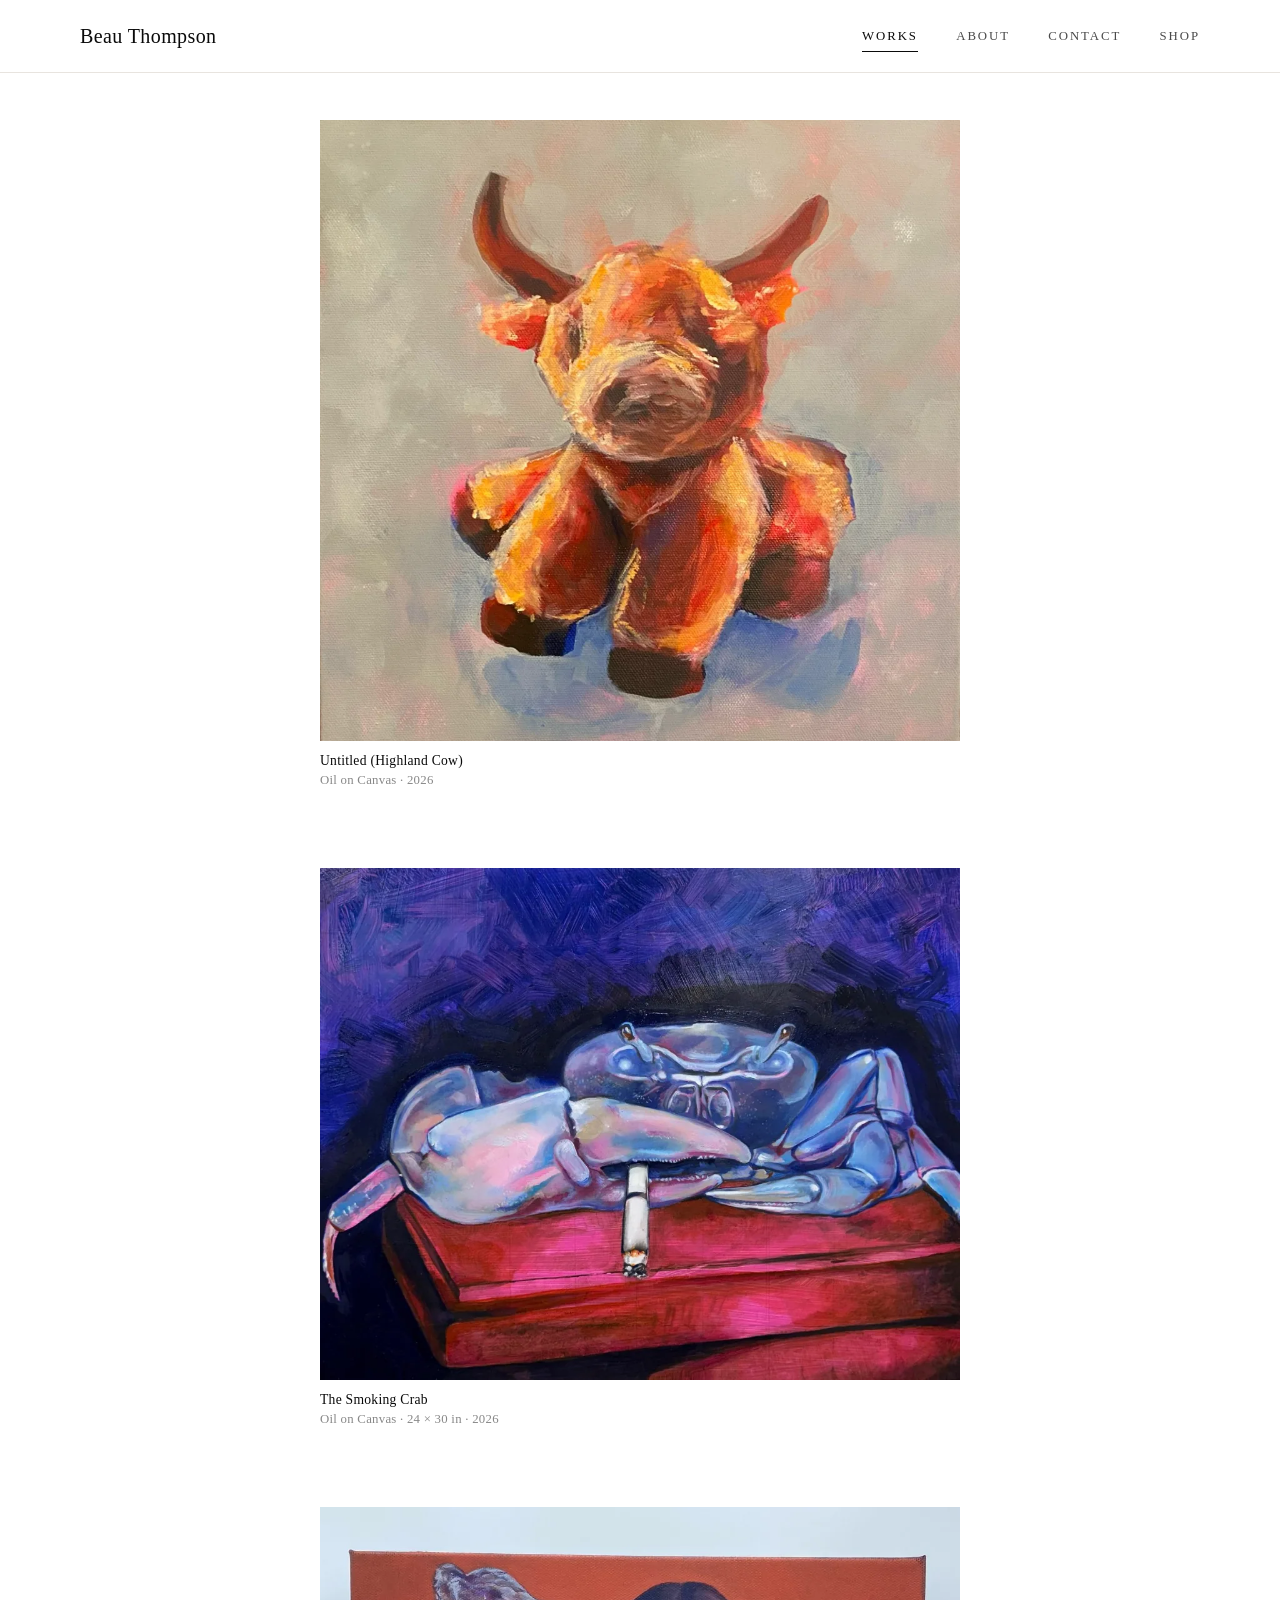
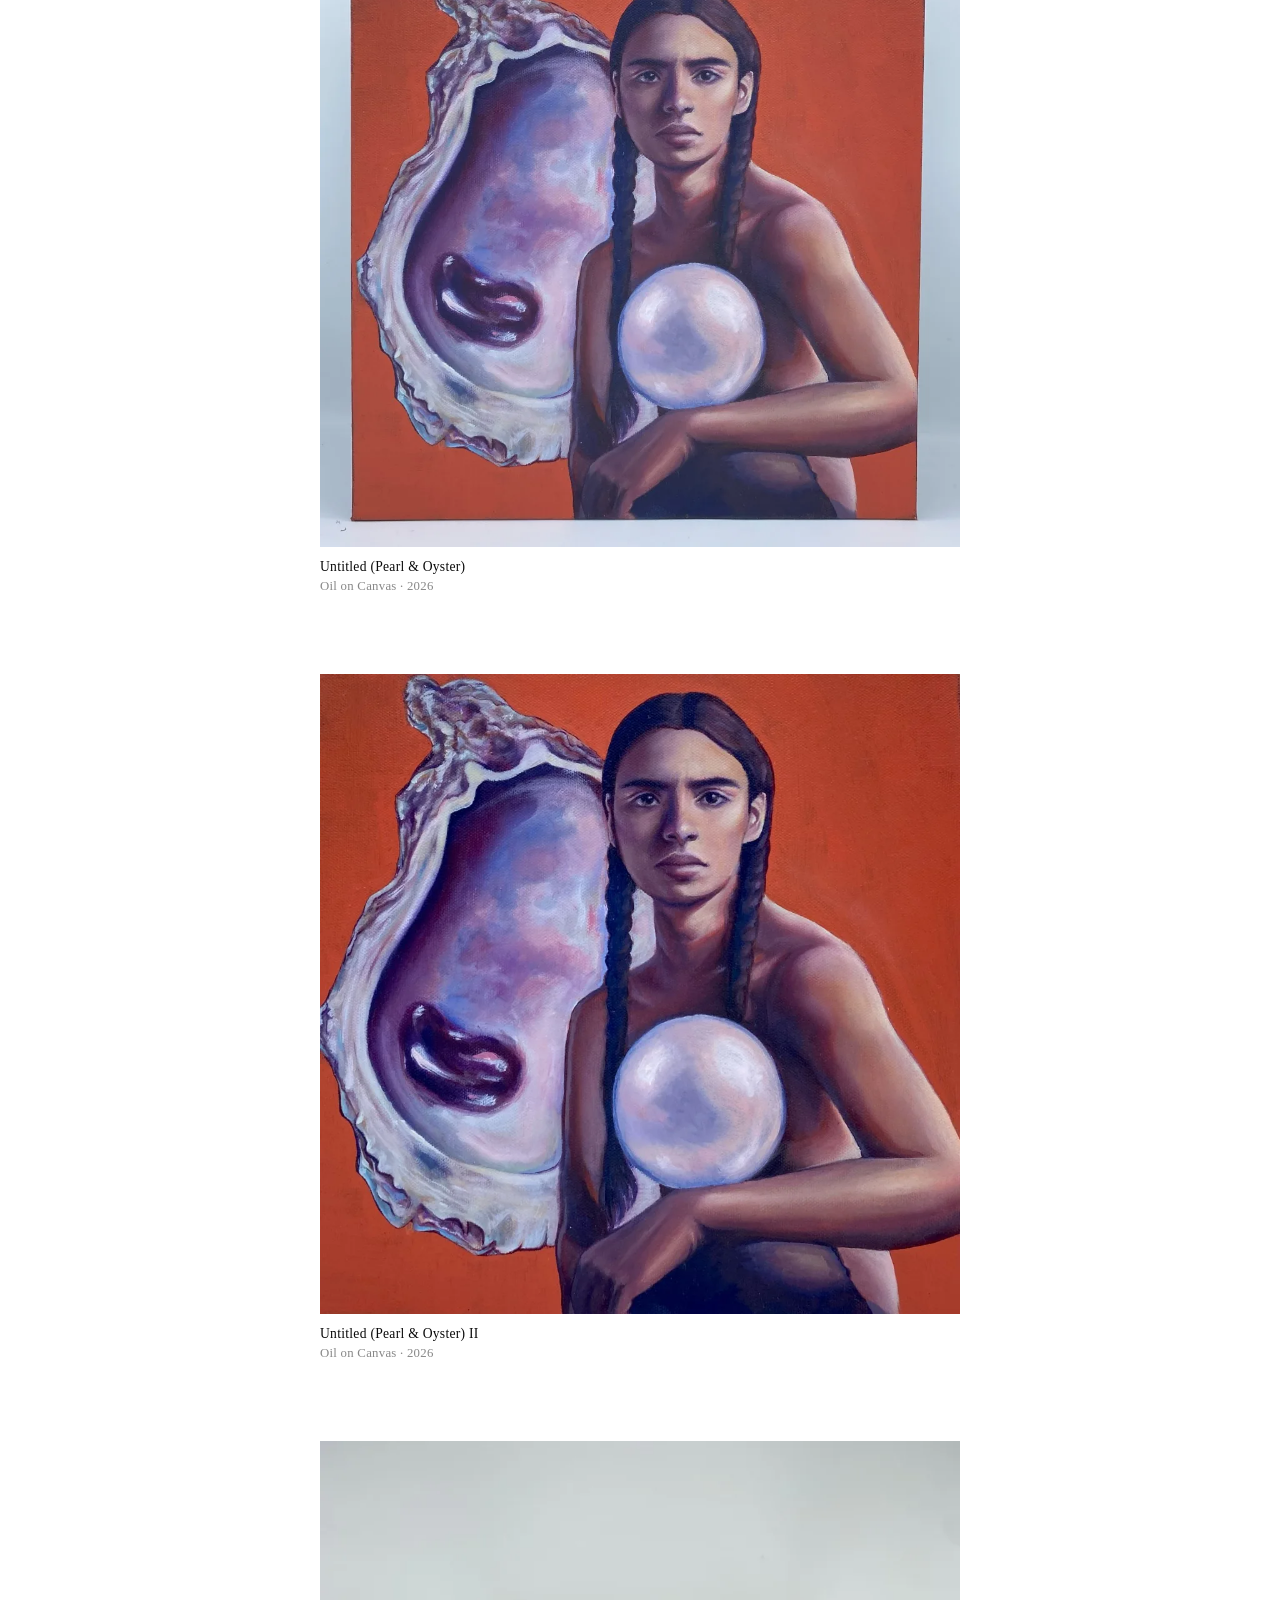
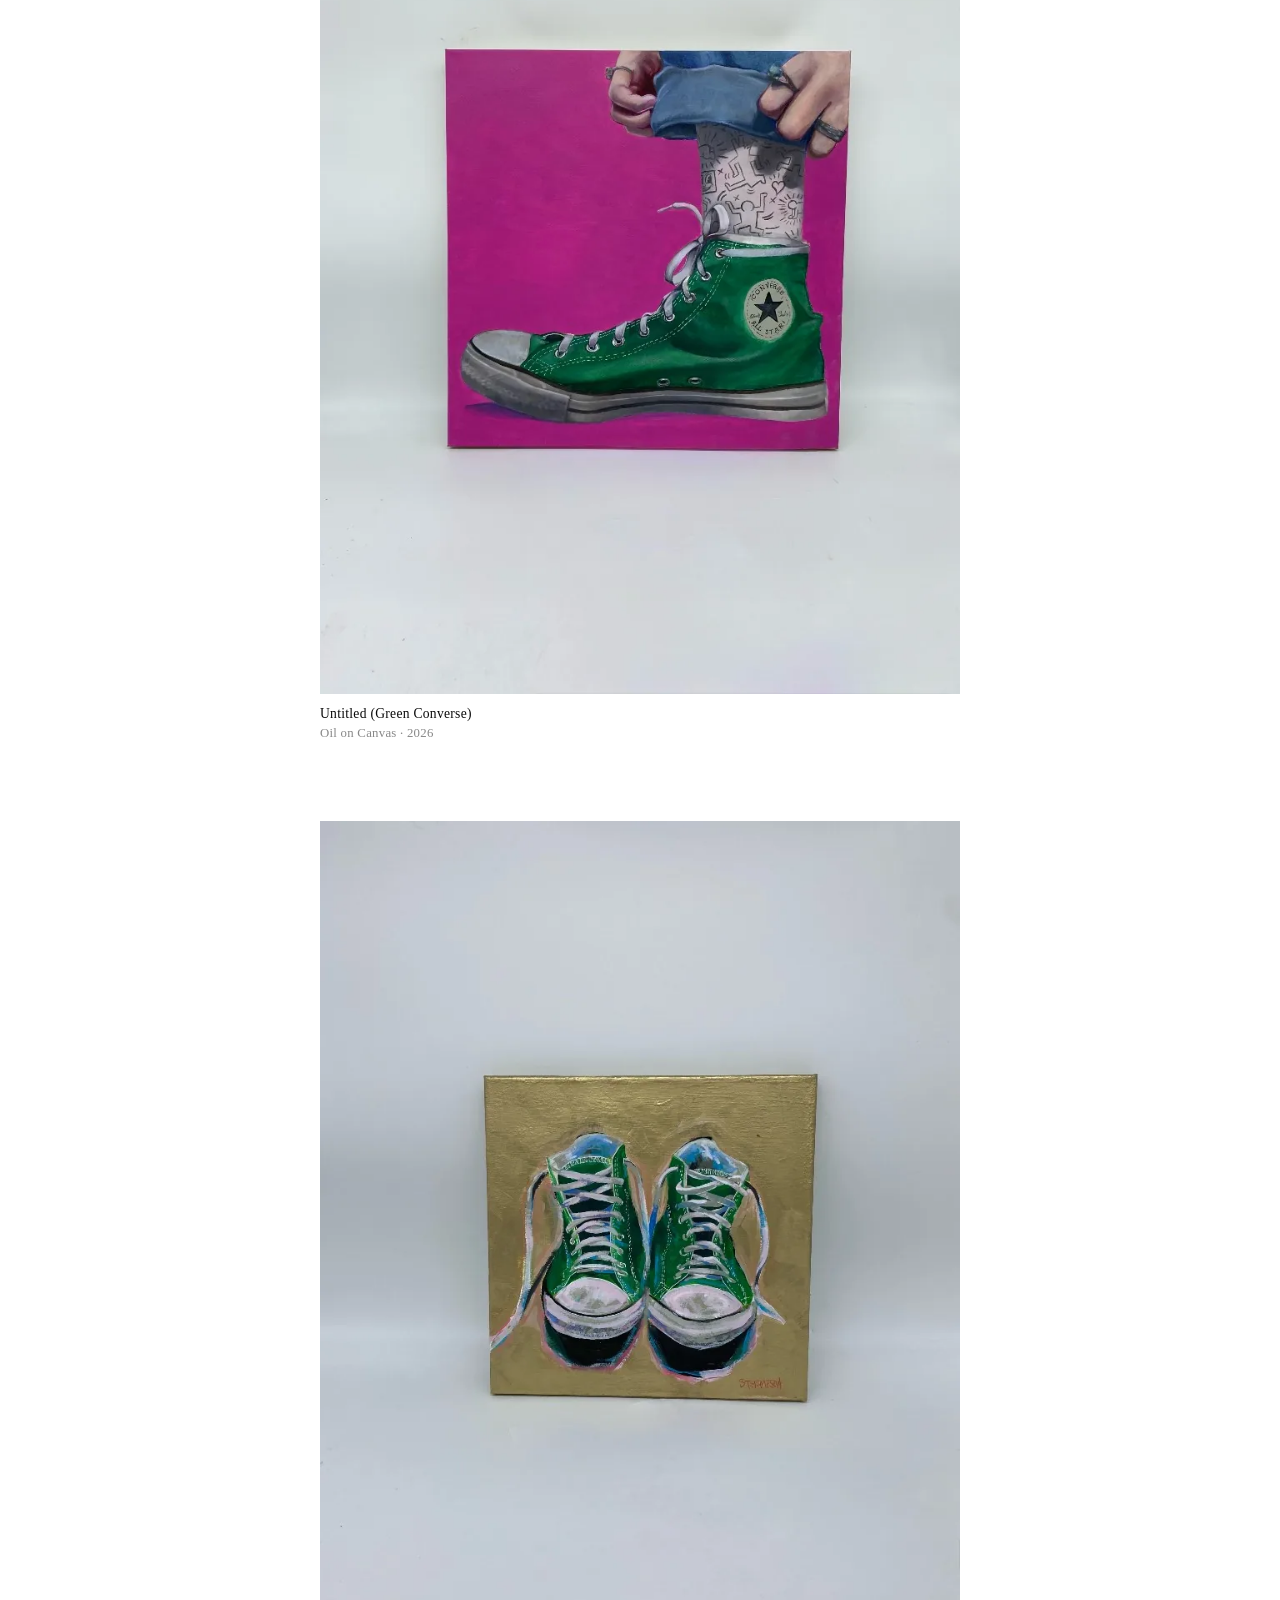
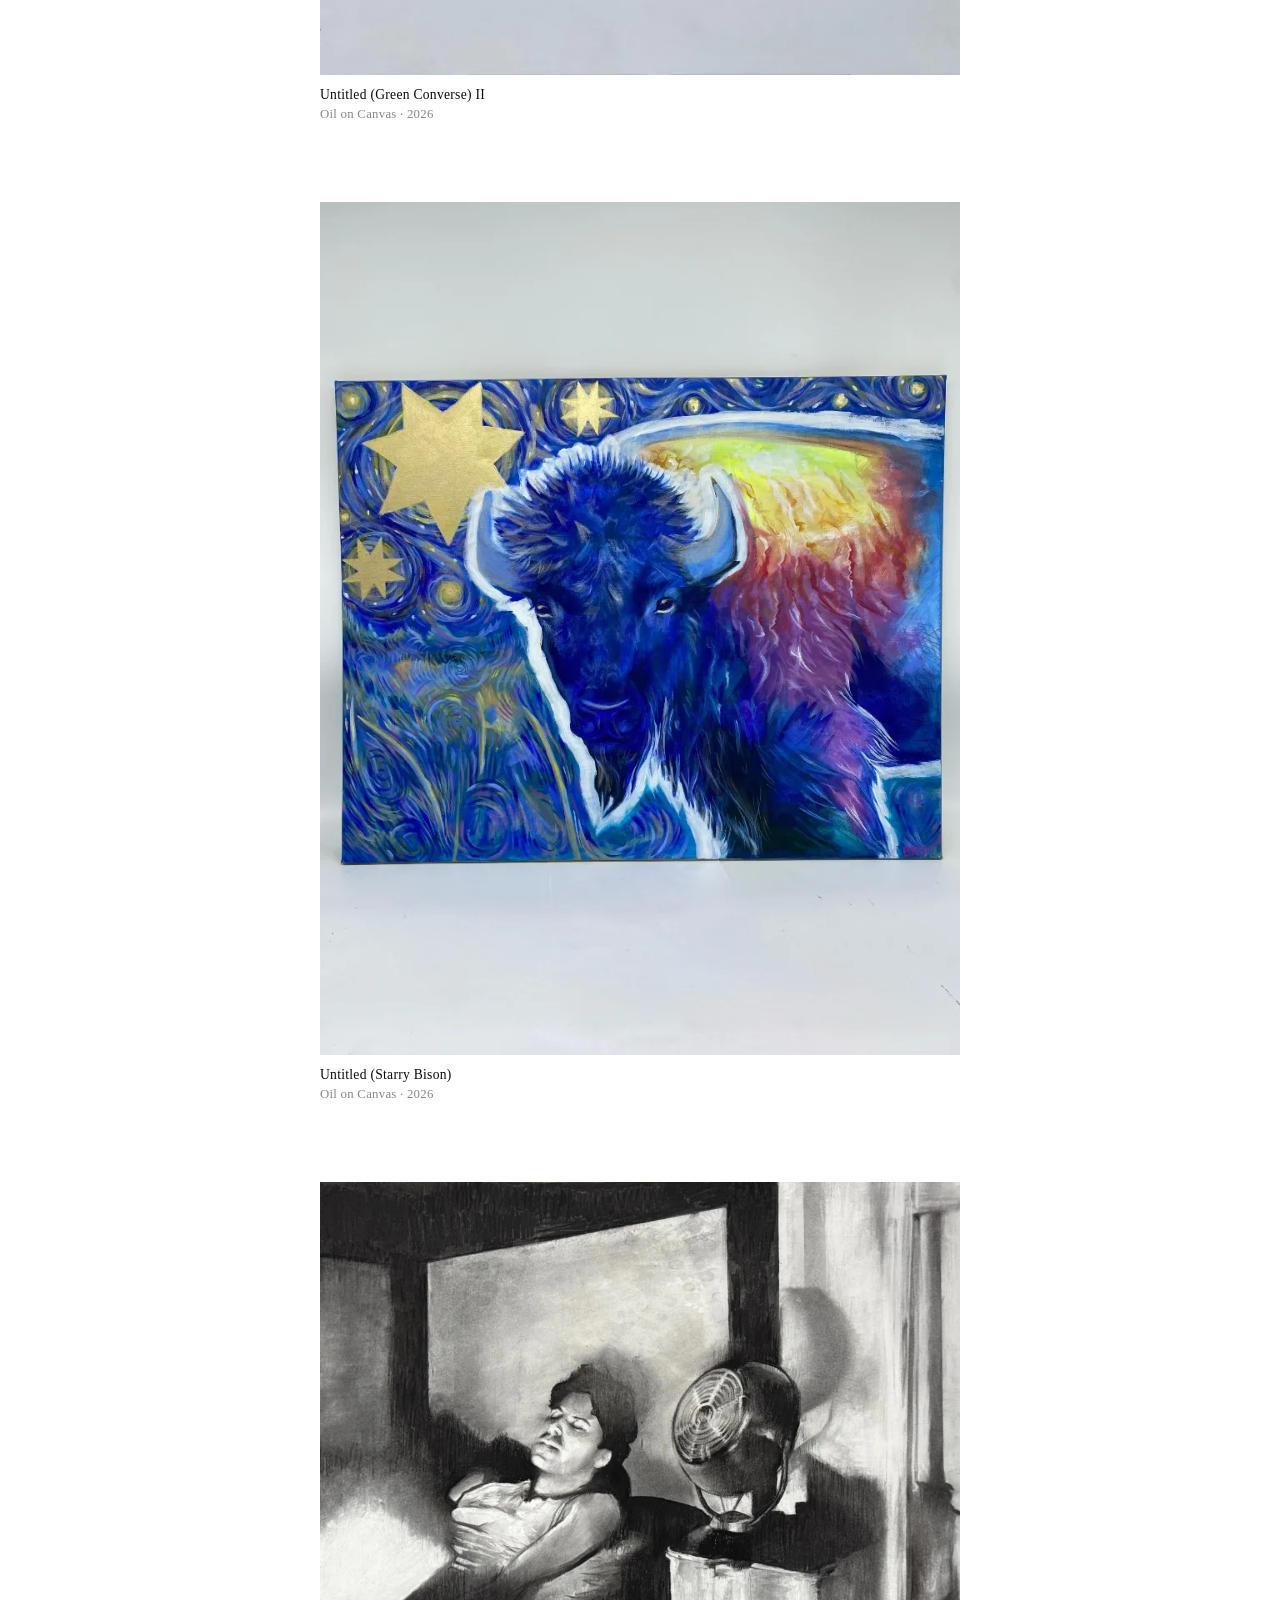
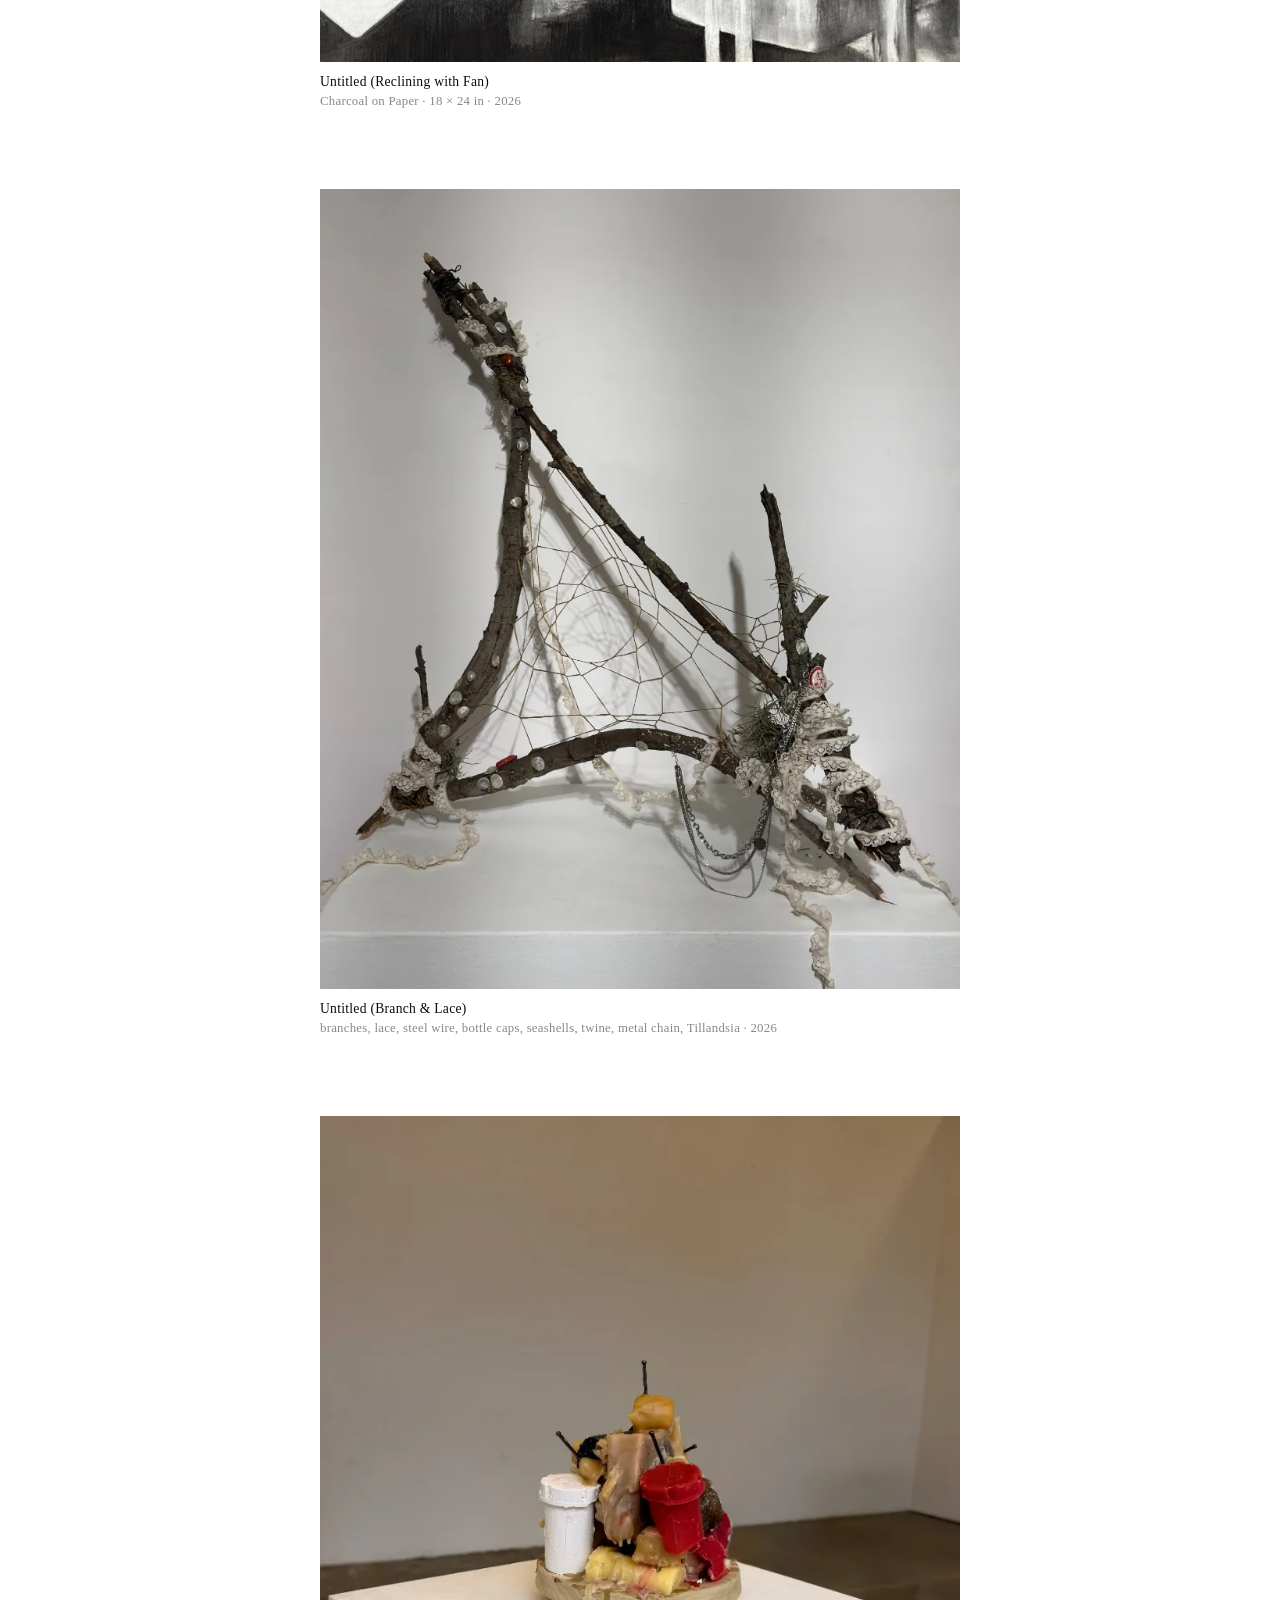
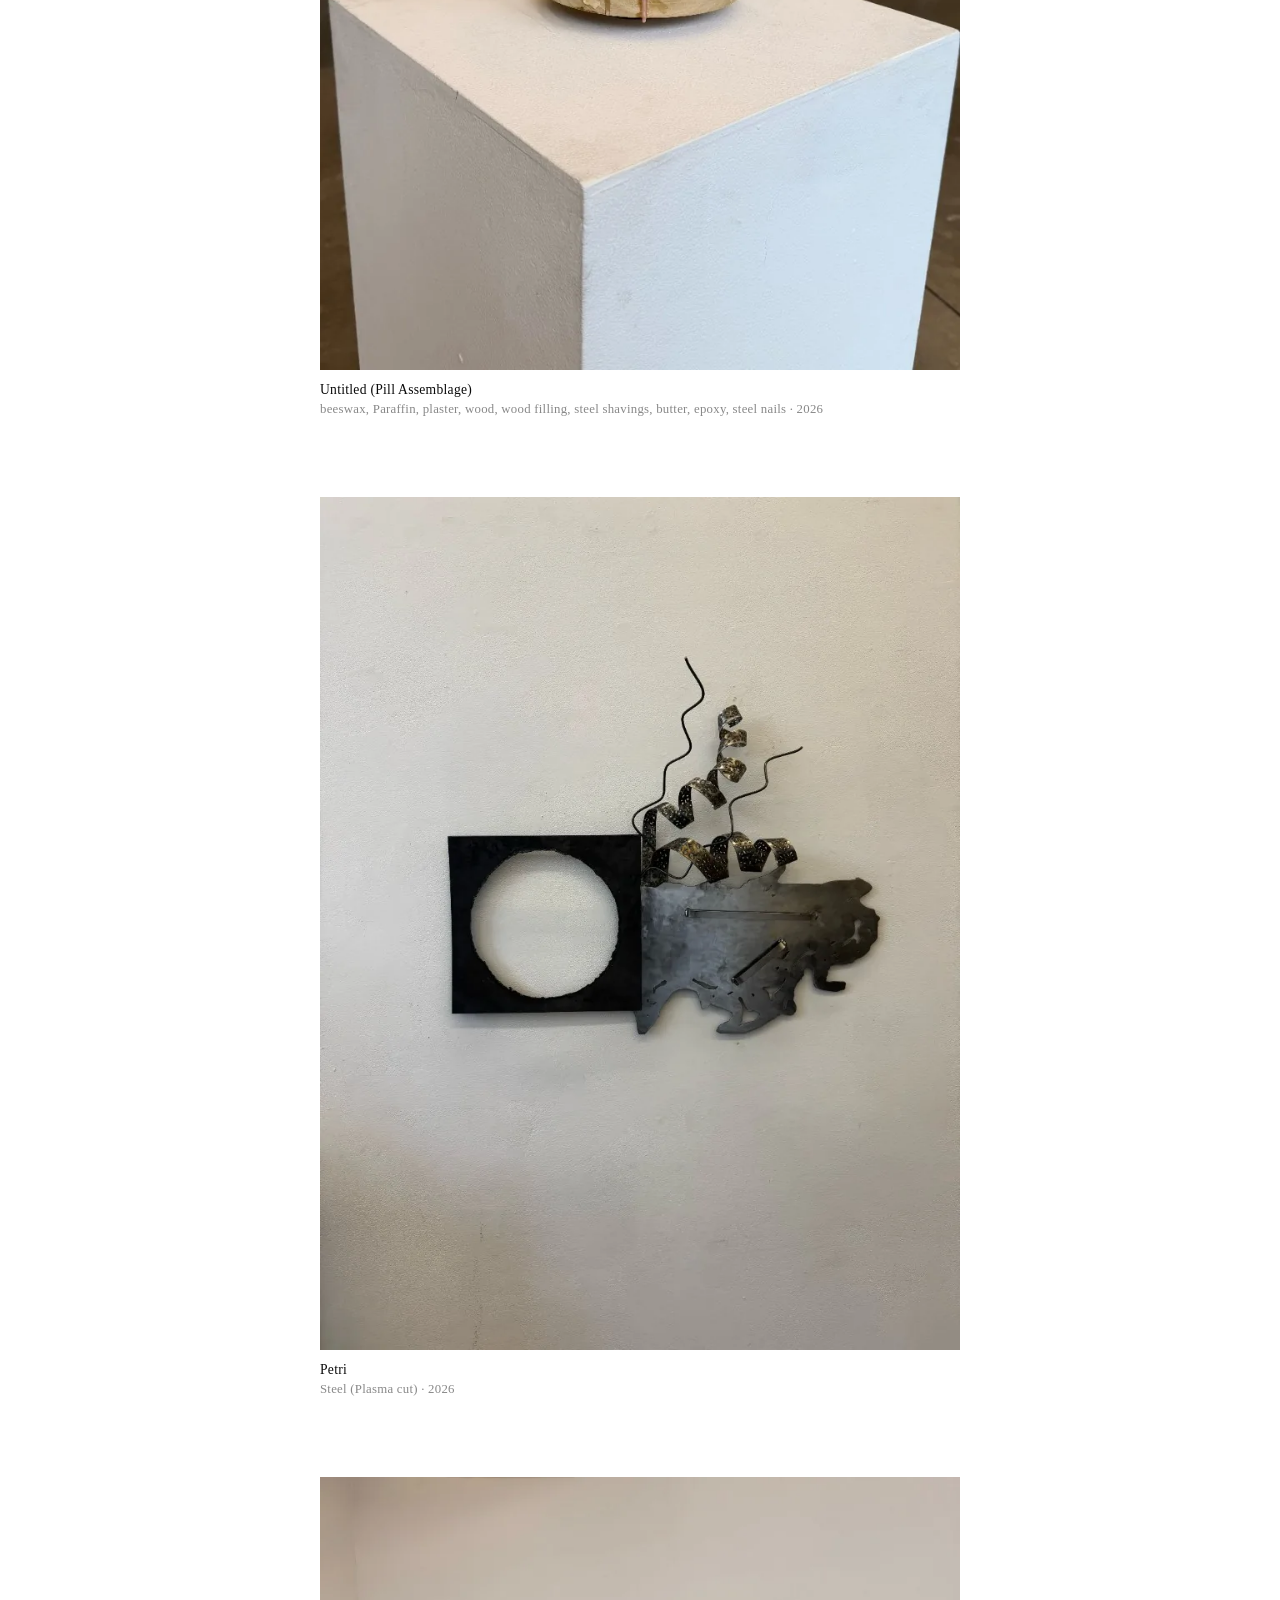
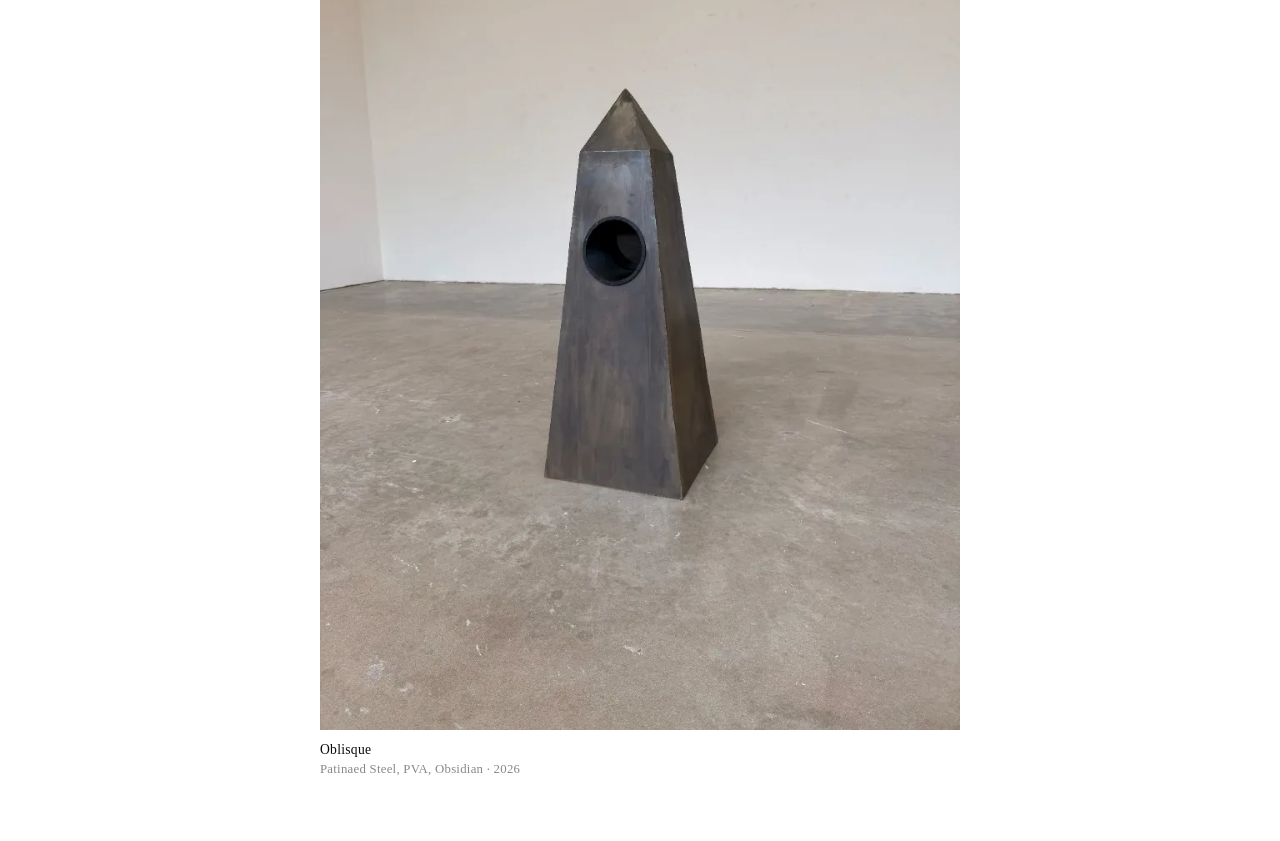
==== commit 70427975: "Harden responsive portfolio and static shop Co-authored-by: Cursor <cursoragent@cursor.com>" ====
--- a/index.html
+++ b/index.html
@@ -20,16 +20,12 @@
 
   <link rel="canonical" href="https://beaurancethompson.com/">
 
-  <link rel="preconnect" href="https://fonts.googleapis.com">
-  <link rel="preconnect" href="https://fonts.gstatic.com" crossorigin>
-  <link rel="stylesheet" href="https://fonts.googleapis.com/css2?family=Inter:wght@300;400;500&display=swap">
-
   <link rel="icon" type="image/svg+xml" href="favicon.svg">
   <link rel="apple-touch-icon" href="assets/highland-cow.webp">
 
   <meta property="og:title" content="Beau Thompson | Fine Art Portfolio">
   <meta property="og:description" content="Contemporary paintings, drawings, and sculptures by Beau Thompson.">
-  <meta property="og:image" content="assets/crab-cigarette.webp">
+  <meta property="og:image" content="https://beaurancethompson.com/assets/crab-cigarette.webp">
   <meta property="og:image:alt" content="The Smoking Crab — oil painting by Beau Thompson">
   <meta property="og:type" content="website">
   <meta property="og:url" content="https://beaurancethompson.com/">
@@ -38,9 +34,9 @@
   <meta name="twitter:card" content="summary_large_image">
   <meta name="twitter:title" content="Beau Thompson | Fine Art Portfolio">
   <meta name="twitter:description" content="Contemporary paintings, drawings, and sculptures by Beau Thompson.">
-  <meta name="twitter:image" content="assets/crab-cigarette.webp">
-
-  <link rel="stylesheet" href="style.css?v=20">
+  <meta name="twitter:image" content="https://beaurancethompson.com/assets/crab-cigarette.webp">
+
+  <link rel="stylesheet" href="style.css?v=23">
 
   <script type="application/ld+json">
   {
@@ -86,9 +82,8 @@
         <div class="art-image-wrapper art-image-wrapper--highland-cow">
           <picture>
             <source srcset="assets/highland-cow.webp" type="image/webp">
-            <img src="assets/highland-cow.webp" alt="Untitled (Highland Cow) - Impressionistic oil painting of a highland cow by Beau Thompson" loading="lazy" decoding="async">
-          </picture>
-          <span class="art-availability" data-status="print-available">Print Available</span>
+            <img src="assets/highland-cow.webp" alt="Untitled (Highland Cow) - Impressionistic oil painting of a highland cow by Beau Thompson" loading="eager" decoding="async" fetchpriority="high">
+          </picture>
         </div>
       </figure>
       <figcaption class="work-caption art-info">
@@ -114,18 +109,33 @@
       </figcaption>
     </article>
 
-    <article class="work-item art-card art-card--series" data-availability="inquire" data-gallery='[{"src":"assets/pearl-oyster-1.webp","title":"Untitled (Pearl & Oyster)","meta":"Oil on Canvas"},{"src":"assets/pearl-oyster-2.webp","title":"Untitled (Pearl & Oyster) II","meta":"Oil on Canvas"}]'>
+    <article class="work-item art-card" data-availability="inquire" data-gallery='[{"src":"assets/pearl-oyster-1.webp","title":"Untitled (Pearl & Oyster)","meta":"Oil on Canvas"},{"src":"assets/pearl-oyster-2.webp","title":"Untitled (Pearl & Oyster) II","meta":"Oil on Canvas"}]'>
       <figure class="work-figure">
         <div class="art-image-wrapper">
           <picture>
             <source srcset="assets/pearl-oyster-1.webp" type="image/webp">
             <img src="assets/pearl-oyster-1.webp" alt="Untitled (Pearl & Oyster) - Portrait with pearl and oyster shell by Beau Thompson" loading="lazy" decoding="async">
           </picture>
-          <span class="art-gallery-badge">2 views</span>
         </div>
       </figure>
       <figcaption class="work-caption art-info">
         <span class="work-title art-title">Untitled (Pearl & Oyster)</span>
+        <span class="work-meta art-meta">Oil on Canvas · 2026</span>
+        <span class="art-year visually-hidden">2026</span>
+      </figcaption>
+    </article>
+
+    <article class="work-item art-card" data-availability="inquire" data-gallery='[{"src":"assets/pearl-oyster-1.webp","title":"Untitled (Pearl & Oyster)","meta":"Oil on Canvas"},{"src":"assets/pearl-oyster-2.webp","title":"Untitled (Pearl & Oyster) II","meta":"Oil on Canvas"}]'>
+      <figure class="work-figure">
+        <div class="art-image-wrapper">
+          <picture>
+            <source srcset="assets/pearl-oyster-2.webp" type="image/webp">
+            <img src="assets/pearl-oyster-2.webp" alt="Untitled (Pearl & Oyster) II - Portrait with pearl and oyster shell by Beau Thompson" loading="lazy" decoding="async">
+          </picture>
+        </div>
+      </figure>
+      <figcaption class="work-caption art-info">
+        <span class="work-title art-title">Untitled (Pearl & Oyster) II</span>
         <span class="work-meta art-meta">Oil on Canvas · 2026</span>
         <span class="art-year visually-hidden">2026</span>
       </figcaption>
@@ -195,53 +205,50 @@
       </figcaption>
     </article>
 
-    <article class="work-item art-card art-card--series" data-availability="inquire" data-gallery='[{"src":"assets/sculpture-1.webp","title":"Untitled (Branch & Lace)","meta":"Branches, Lace, Metal Chain • 36 × 32 × 12 in"},{"src":"assets/sculpture-1-detail.webp","title":"Untitled (Branch & Lace) – Detail","meta":"Detail View • Close-up"}]'>
+    <article class="work-item art-card" data-availability="inquire" data-gallery='[{"src":"assets/sculpture-1.webp","title":"Untitled (Branch & Lace)","meta":"branches, lace, steel wire, bottle caps, seashells, twine, metal chain, Tillandsia"},{"src":"assets/sculpture-1-detail.webp","title":"Untitled (Branch & Lace) – Detail","meta":"Detail View · Close-up"}]'>
       <figure class="work-figure">
         <div class="art-image-wrapper">
           <picture>
             <source srcset="assets/sculpture-1.webp" type="image/webp">
             <img src="assets/sculpture-1.webp" alt="Untitled (Branch & Lace) - Mixed media sculpture by Beau Thompson" loading="lazy" decoding="async">
           </picture>
-          <span class="art-gallery-badge">2 views</span>
         </div>
       </figure>
       <figcaption class="work-caption art-info">
         <span class="work-title art-title">Untitled (Branch & Lace)</span>
-        <span class="work-meta art-meta">Branches, Lace, Metal Chain · 36 × 32 × 12 in · 2026</span>
-        <span class="art-year visually-hidden">2026</span>
-      </figcaption>
-    </article>
-
-    <article class="work-item art-card art-card--series" data-availability="inquire" data-gallery='[{"src":"assets/sculpture-pills-1.webp","title":"Untitled (Pill Assemblage)","meta":"Wax, Prescription Bottles, Pins • Mixed media"},{"src":"assets/sculpture-pills-2.webp","title":"Untitled (Pill Assemblage) II","meta":"Wax, Prescription Bottles, Pins • Mixed media"}]'>
+        <span class="work-meta art-meta">branches, lace, steel wire, bottle caps, seashells, twine, metal chain, Tillandsia · 2026</span>
+        <span class="art-year visually-hidden">2026</span>
+      </figcaption>
+    </article>
+
+    <article class="work-item art-card" data-availability="inquire" data-gallery='[{"src":"assets/sculpture-pills-1.webp","title":"Untitled (Pill Assemblage)","meta":"beeswax, Paraffin, plaster, wood, wood filling, steel shavings, butter, epoxy, steel nails"},{"src":"assets/sculpture-pills-2.webp","title":"Untitled (Pill Assemblage) II","meta":"beeswax, Paraffin, plaster, wood, wood filling, steel shavings, butter, epoxy, steel nails"}]'>
       <figure class="work-figure">
         <div class="art-image-wrapper">
           <picture>
             <source srcset="assets/sculpture-pills-1.webp" type="image/webp">
             <img src="assets/sculpture-pills-1.webp" alt="Untitled (Pill Assemblage) - Wax and prescription bottle sculpture by Beau Thompson" loading="lazy" decoding="async">
           </picture>
-          <span class="art-gallery-badge">2 views</span>
         </div>
       </figure>
       <figcaption class="work-caption art-info">
         <span class="work-title art-title">Untitled (Pill Assemblage)</span>
-        <span class="work-meta art-meta">Wax, Prescription Bottles, Pins · Mixed media · 2026</span>
-        <span class="art-year visually-hidden">2026</span>
-      </figcaption>
-    </article>
-
-    <article class="work-item art-card art-card--series" data-availability="inquire" data-gallery='[{"src":"assets/petri.webp","title":"Petri","meta":"Steel, Perforated Metal, Wire • Wall-mounted"},{"src":"assets/petri-detail.webp","title":"Petri – Detail","meta":"Detail View • Perforated metal & steel"}]'>
+        <span class="work-meta art-meta">beeswax, Paraffin, plaster, wood, wood filling, steel shavings, butter, epoxy, steel nails · 2026</span>
+        <span class="art-year visually-hidden">2026</span>
+      </figcaption>
+    </article>
+
+    <article class="work-item art-card" data-availability="inquire" data-gallery='[{"src":"assets/petri.webp","title":"Petri","meta":"Steel (Plasma cut)"},{"src":"assets/petri-detail.webp","title":"Petri – Detail","meta":"Detail View · Perforated metal & steel"}]'>
       <figure class="work-figure">
         <div class="art-image-wrapper">
           <picture>
             <source srcset="assets/petri.webp" type="image/webp">
             <img src="assets/petri.webp" alt="Petri - Wall-mounted steel and perforated metal sculpture by Beau Thompson" loading="lazy" decoding="async">
           </picture>
-          <span class="art-gallery-badge">2 views</span>
         </div>
       </figure>
       <figcaption class="work-caption art-info">
         <span class="work-title art-title">Petri</span>
-        <span class="work-meta art-meta">Steel, Perforated Metal, Wire · Wall-mounted · 2026</span>
+        <span class="work-meta art-meta">Steel (Plasma cut) · 2026</span>
         <span class="art-year visually-hidden">2026</span>
       </figcaption>
     </article>
@@ -257,25 +264,25 @@
       </figure>
       <figcaption class="work-caption art-info">
         <span class="work-title art-title">Oblisque</span>
-        <span class="work-meta art-meta">Patinated Steel · Geometric obelisk · 2026</span>
+        <span class="work-meta art-meta">Patinaed Steel, PVA, Obsidian · 2026</span>
         <span class="art-year visually-hidden">2026</span>
       </figcaption>
     </article>
 
   </main>
 
-  <div class="lightbox" id="lightbox" aria-hidden="true">
-    <div class="lightbox-content" role="dialog" aria-modal="true" aria-label="Artwork viewer">
+  <div class="lightbox" id="lightbox" aria-hidden="true" inert>
+    <div class="lightbox-content" role="dialog" aria-modal="true" aria-labelledby="lightbox-title">
       <button class="lightbox-close" id="lightbox-close" aria-label="Close Lightbox">
         <svg viewBox="0 0 24 24" fill="none" stroke="currentColor" stroke-width="1.5">
           <line x1="18" y1="6" x2="6" y2="18"></line>
           <line x1="6" y1="6" x2="18" y2="18"></line>
         </svg>
       </button>
-      <button class="lightbox-nav lightbox-prev" id="lightbox-prev" aria-label="Previous artwork">
+      <button class="lightbox-nav lightbox-prev" id="lightbox-prev" aria-label="Previous view">
         <svg viewBox="0 0 24 24"><polyline points="15 18 9 12 15 6"></polyline></svg>
       </button>
-      <button class="lightbox-nav lightbox-next" id="lightbox-next" aria-label="Next artwork">
+      <button class="lightbox-nav lightbox-next" id="lightbox-next" aria-label="Next view">
         <svg viewBox="0 0 24 24"><polyline points="9 18 15 12 9 6"></polyline></svg>
       </button>
       <div class="lightbox-image-wrapper">
@@ -283,17 +290,16 @@
       </div>
       <div class="lightbox-details">
         <h4 class="lightbox-title" id="lightbox-title"></h4>
+        <span class="visually-hidden" id="lightbox-status" aria-live="polite"></span>
         <span class="lightbox-meta" id="lightbox-meta"></span>
         <span class="lightbox-availability" id="lightbox-availability"></span>
         <p class="lightbox-statement" id="lightbox-statement"></p>
-        <span class="lightbox-counter" id="lightbox-counter"></span>
-        <div class="lightbox-thumbs" id="lightbox-thumbs"></div>
         <a href="contact.html" class="lightbox-inquire-btn" id="lightbox-inquire-btn">Inquire about this work</a>
       </div>
     </div>
   </div>
 
-  <script src="nav.js?v=1" defer></script>
-  <script src="app.js?v=17" defer></script>
+  <script src="nav.js?v=5" defer></script>
+  <script src="app.js?v=25" defer></script>
 </body>
 </html>
--- a/style.css
+++ b/style.css
@@ -1,3064 +1,68 @@
-/* 
-   Beau Thompson - Portfolio Stylesheet
-   Minimalist Light Gallery Theme
-*/
-
+/*
+ * Beau Thompson — responsive portfolio and shop
+ * Times New Roman is intentionally used throughout.
+ */
 :root {
-  --bg-primary: #ffffff;
+  --bg-primary: #fff;
   --bg-secondary: #f7f5f2;
-  --bg-overlay: rgba(255, 255, 255, 0.96);
   --text-primary: #0a0a0a;
   --text-secondary: #4a4a4a;
-  --text-muted: #888888;
+  --text-muted: #888;
   --border-color: #e8e4df;
-  --border-dark: #111111;
+  --border-dark: #111;
   --accent: #0a0a0a;
   --accent-warm: #8b6f47;
-  
-  --font-serif: 'Inter', sans-serif;
-  --font-sans: 'Inter', sans-serif;
-  
+  --font-serif: "Times New Roman", Times, serif;
+  --font-sans: "Times New Roman", Times, serif;
   --max-width: 1200px;
-
-  /* Motion system */
-  --ease-standard: cubic-bezier(0.4, 0, 0.2, 1);
-  --ease-emphasized: cubic-bezier(0.2, 0, 0, 1);
-  --ease-out: cubic-bezier(0.16, 1, 0.3, 1);
-  --duration-instant: 120ms;
+  --content-width: 720px;
+  --gutter: clamp(1rem, 4vw, 2.5rem);
+  --section-space: clamp(4rem, 8vw, 8rem);
+  --header-height: clamp(4rem, 7vw, 4.5rem);
+  --header-height-scrolled: clamp(2.75rem, 5vw, 3.25rem);
+  --touch-target: 44px;
   --duration-fast: 180ms;
   --duration-base: 280ms;
   --duration-slow: 480ms;
-  --duration-enter: 620ms;
-  --duration-hero: 1000ms;
-  --ease-hero: cubic-bezier(0.32, 0.72, 0, 1);
-  --ease-enter: cubic-bezier(0.16, 1, 0.3, 1);
-  --duration-modal: 400ms;
-  --ease-modal: cubic-bezier(0.16, 1, 0.3, 1);
-
-  /* Legacy aliases — kept for compatibility, prefer the new vars above */
-  --transition-smooth: opacity var(--duration-base) var(--ease-out), transform var(--duration-base) var(--ease-out);
-  --transition-fast: color var(--duration-fast) var(--ease-standard), background-color var(--duration-fast) var(--ease-standard), border-color var(--duration-fast) var(--ease-standard), opacity var(--duration-fast) var(--ease-standard);
-}
-
-* {
-  box-sizing: border-box;
-  margin: 0;
-  padding: 0;
-}
-
+  --ease-standard: cubic-bezier(.4, 0, .2, 1);
+  --ease-out: cubic-bezier(.16, 1, .3, 1);
+  --transition-fast: color var(--duration-fast) var(--ease-standard),
+    background-color var(--duration-fast) var(--ease-standard),
+    border-color var(--duration-fast) var(--ease-standard),
+    opacity var(--duration-fast) var(--ease-standard);
+}
+
+*, *::before, *::after { box-sizing: border-box; margin: 0; padding: 0; }
 html {
-  scroll-behavior: auto;
-  background-color: var(--bg-primary);
+  background: var(--bg-primary);
   color: var(--text-primary);
   font-family: var(--font-sans);
   -webkit-font-smoothing: antialiased;
 }
-
 body {
+  min-width: 0;
   overflow-x: hidden;
-}
-
-body.menu-open {
-  overflow: hidden;
-}
-
-body.scroll-locked {
-  position: fixed;
-  overflow: hidden;
+  overflow-wrap: anywhere;
+}
+body.menu-open { overflow: hidden; }
+body.scroll-locked { position: fixed; inset: 0; width: 100%; overflow: hidden; }
+body.site-minimal, body.site-page, body.site-shop { background: var(--bg-primary); }
+img, svg { max-width: 100%; }
+picture { display: block; }
+button, input, textarea { font: inherit; }
+button { color: inherit; }
+a { color: inherit; text-decoration: none; transition: color var(--duration-fast) var(--ease-standard); }
+h1, h2, h3, h4 { font-family: var(--font-serif); font-weight: 400; line-height: 1.2; }
+p, h1, h2, h3, h4, span, a { overflow-wrap: anywhere; }
+[hidden] { display: none !important; }
+[inert] { pointer-events: none; user-select: none; }
+
+.container {
   width: 100%;
-  inset: 0;
-}
-
-.skip-link {
-  position: absolute;
-  top: -100%;
-  left: 1rem;
-  z-index: 10000;
-  padding: 0.75rem 1.25rem;
-  background: var(--accent);
-  color: var(--bg-primary);
-  font-size: 0.8rem;
-  letter-spacing: 0.1em;
-  text-transform: uppercase;
-}
-
-.skip-link:focus {
-  top: 1rem;
-}
-
-/* Scrollbar Customization */
-::-webkit-scrollbar {
-  width: 6px;
-}
-::-webkit-scrollbar-track {
-  background: var(--bg-primary);
-}
-::-webkit-scrollbar-thumb {
-  background: var(--border-color);
-  border-radius: 3px;
-}
-::-webkit-scrollbar-thumb:hover {
-  background: var(--text-muted);
-}
-
-/* Typography */
-h1, h2, h3, h4 {
-  font-family: var(--font-serif);
-  font-weight: 400;
-  line-height: 1.2;
-}
-
-a {
-  text-decoration: none;
-  color: inherit;
-  transition: color var(--duration-fast) var(--ease-standard);
-}
-
-/* Layout Utilities */
-.container {
   max-width: var(--max-width);
-  margin: 0 auto;
-  padding: 0 2.5rem;
-}
-
-section {
-  padding: 8rem 0;
-  border-bottom: 1px solid var(--border-color);
-}
-
-section:last-of-type {
-  border-bottom: none;
-}
-
-.section-header {
-  margin-bottom: 4rem;
-}
-
-.section-num {
-  font-size: 0.85rem;
-  font-weight: 300;
-  color: var(--text-muted);
-  display: block;
-  margin-bottom: 1rem;
-  letter-spacing: 0.15em;
-}
-
-.section-title {
-  font-size: 2.5rem;
-  letter-spacing: -0.02em;
-}
-
-/* Header & Navigation */
-header {
-  position: fixed;
-  top: 0;
-  left: 0;
-  width: 100%;
-  z-index: 100;
-  background-color: rgba(255, 255, 255, 0.96);
-  border-bottom: 1px solid var(--border-color);
-  padding-top: env(safe-area-inset-top, 0px);
-  transition: background-color var(--duration-base) var(--ease-standard),
-              border-color var(--duration-base) var(--ease-standard);
-}
-
-header.scrolled {
-  padding: 1rem 0;
-}
-
-.nav-container {
-  display: flex;
-  justify-content: space-between;
-  align-items: center;
-  height: 5.5rem;
-}
-
-header.scrolled .nav-container {
-  height: 4rem;
-}
-
-.logo {
-  font-family: var(--font-serif);
-  font-size: 1.4rem;
-  font-weight: 500;
-  letter-spacing: 0.05em;
-}
-
-nav ul {
-  display: flex;
-  list-style: none;
-  gap: 2.5rem;
-}
-
-nav a {
-  font-size: 0.85rem;
-  font-weight: 400;
-  letter-spacing: 0.15em;
-  text-transform: uppercase;
-  color: var(--text-secondary);
-  position: relative;
-  padding: 0.5rem 0;
-}
-
-nav a::after {
-  content: '';
-  position: absolute;
-  bottom: 0;
-  left: 0;
-  width: 100%;
-  height: 1px;
-  background-color: var(--accent);
-  transform: scaleX(0);
-  transform-origin: left center;
-  transition: transform var(--duration-base) var(--ease-emphasized);
-}
-
-nav a:hover, nav a.active {
-  color: var(--text-primary);
-}
-
-nav a.active::after, nav a:hover::after {
-  transform: scaleX(1);
-}
-
-/* Mobile Menu */
-.menu-toggle {
-  display: none;
-  background: none;
-  border: none;
-  cursor: pointer;
-  padding: 0.5rem;
-  flex-direction: column;
-  gap: 6px;
-  z-index: 110;
-}
-
-.menu-toggle span {
-  display: block;
-  width: 22px;
-  height: 1px;
-  background-color: var(--text-primary);
-  transition: var(--transition-fast);
-}
-
-.menu-toggle.active span:nth-child(1) {
-  transform: translateY(7px) rotate(45deg);
-}
-
-.menu-toggle.active span:nth-child(2) {
-  opacity: 0;
-}
-
-.menu-toggle.active span:nth-child(3) {
-  transform: translateY(-7px) rotate(-45deg);
-}
-
-.nav-wrapper {
-  display: flex;
-  align-items: center;
-  gap: 2.5rem;
-}
-
-.header-actions {
-  display: flex;
-  align-items: center;
-  gap: 0.35rem;
-}
-
-/* Hero Section */
-.hero {
-  position: relative;
-  min-height: 92vh;
-  display: flex;
-  align-items: center;
-  justify-content: center;
-  border-bottom: 1px solid var(--border-color);
-  padding-top: 5.5rem;
-  overflow: hidden;
-}
-
-.hero-bg {
-  position: absolute;
-  inset: 0;
-  z-index: 0;
-}
-
-.hero-slides {
-  position: absolute;
-  inset: 0;
-  isolation: isolate;
-}
-
-.hero-slide {
-  position: absolute;
-  inset: 0;
-  width: 100%;
-  height: 100%;
-  object-fit: cover;
-  opacity: 0;
-  z-index: 0;
-  pointer-events: none;
-}
-
-.hero-slide.is-visible {
-  opacity: 1;
-  z-index: 1;
-}
-
-.hero-slide.is-fading-in {
-  z-index: 2;
-  opacity: 0;
-  will-change: opacity;
-  animation: heroCrossfade var(--duration-hero) linear forwards;
-}
-
-@keyframes heroCrossfade {
-  0% { opacity: 0; }
-  12% { opacity: 0.08; }
-  32% { opacity: 0.28; }
-  58% { opacity: 0.58; }
-  82% { opacity: 0.84; }
-  100% { opacity: 1; }
-}
-
-html:not(.is-loaded) .hero-bg {
-  opacity: 0;
-}
-
-html.is-loaded .hero-bg {
-  opacity: 1;
-  transition: opacity calc(var(--duration-hero) * 1.15) var(--ease-hero);
-}
-
-.hero-content {
-  position: relative;
-  z-index: 1;
-  text-align: center;
-  max-width: 720px;
-  padding: 0 2rem;
-}
-
-/* Hero text entrance */
-.hero-animate {
-  opacity: 0;
-  transform: translateY(10px);
-}
-
-html.is-loaded .hero-animate {
-  opacity: 1;
-  transform: translateY(0);
-  transition:
-    opacity var(--duration-enter) var(--ease-enter),
-    transform var(--duration-enter) var(--ease-enter);
-  transition-delay: var(--hero-delay, 0ms);
-}
-
-.logo.hero-animate { --hero-delay: 200ms; }
-.hero-content h2.hero-animate { --hero-delay: 340ms; }
-.hero-tagline.hero-animate { --hero-delay: 440ms; }
-.hero-actions.hero-animate { --hero-delay: 540ms; }
-.hero-caption.hero-animate { --hero-delay: 640ms; }
-.hero-scroll.hero-animate { --hero-delay: 760ms; }
-
-.hero-slide--bison {
-  object-position: center 46%;
-  transform: scale(1.12);
-  transform-origin: center center;
-}
-
-.hero-bg::after {
-  content: '';
-  position: absolute;
-  inset: 0;
-  z-index: 1;
-  background: linear-gradient(
-    to bottom,
-    rgba(255, 255, 255, 0.88) 0%,
-    rgba(255, 255, 255, 0.72) 45%,
-    rgba(247, 245, 242, 0.95) 100%
-  );
-  pointer-events: none;
-}
-
-.hero h2 {
-  font-size: clamp(3rem, 8vw, 5.5rem);
-  font-weight: 300;
-  letter-spacing: -0.02em;
-  line-height: 1.05;
-  margin-bottom: 1rem;
-}
-
-.hero-tagline {
-  font-size: 1.15rem;
-  font-weight: 300;
-  letter-spacing: 0.12em;
-  text-transform: uppercase;
-  color: var(--text-secondary);
-  margin-bottom: 2.5rem;
-}
-
-.hero-actions {
-  display: flex;
-  flex-wrap: wrap;
-  gap: 1rem;
-  justify-content: center;
-}
-
-.hero-btn {
-  display: inline-flex;
-  align-items: center;
-  gap: 0.5rem;
-  padding: 0.95rem 2rem;
-  font-family: var(--font-sans);
-  font-size: 0.75rem;
-  font-weight: 500;
-  letter-spacing: 0.14em;
-  text-transform: uppercase;
-  border: 1px solid var(--border-dark);
-  transition: background-color var(--duration-base) var(--ease-standard),
-              color var(--duration-base) var(--ease-standard),
-              border-color var(--duration-base) var(--ease-standard);
-}
-
-.hero-btn-primary {
-  background-color: var(--accent);
-  color: var(--bg-primary);
-}
-
-.hero-btn-primary:hover {
-  background-color: transparent;
-  color: var(--accent);
-}
-
-.hero-btn-secondary {
-  background-color: transparent;
-  color: var(--accent);
-}
-
-.hero-btn-secondary:hover {
-  background-color: var(--accent);
-  color: var(--bg-primary);
-}
-
-.hero-caption {
-  position: absolute;
-  bottom: 2.5rem;
-  left: 2.5rem;
-  z-index: 1;
-  display: flex;
-  flex-direction: column;
-  gap: 0.35rem;
-  max-width: 320px;
-  text-align: left;
-  opacity: 0;
-  pointer-events: none;
-}
-
-html.is-loaded .hero-caption.has-entered.active:not(.is-changing) {
-  opacity: 1;
-  transform: translateY(0);
-  transition: opacity calc(var(--duration-hero) * 0.45) var(--ease-hero),
-              transform calc(var(--duration-hero) * 0.45) var(--ease-hero);
-}
-
-.hero-caption.is-changing {
-  opacity: 0;
-  transform: translateY(6px);
-  transition: opacity calc(var(--duration-hero) * 0.45) var(--ease-hero),
-              transform calc(var(--duration-hero) * 0.45) var(--ease-hero);
-  transition-delay: 0ms;
-}
-
-.hero-caption-label {
-  font-size: 0.65rem;
-  font-weight: 500;
-  letter-spacing: 0.22em;
-  text-transform: uppercase;
-  color: var(--text-muted);
-}
-
-.hero-caption-title {
-  font-family: var(--font-serif);
-  font-size: 1.1rem;
-  font-weight: 400;
-  line-height: 1.3;
-  color: var(--text-primary);
-}
-
-.hero-caption-meta {
-  font-size: 0.8rem;
-  font-weight: 300;
-  letter-spacing: 0.04em;
-  color: var(--text-secondary);
-}
-
-.hero-scroll {
-  position: absolute;
-  bottom: 2.5rem;
-  left: 50%;
-  transform: translateX(-50%);
-  z-index: 1;
-  display: flex;
-  flex-direction: column;
-  align-items: center;
-  gap: 0.5rem;
-  color: var(--text-muted);
-  font-size: 0.7rem;
-  letter-spacing: 0.2em;
-  text-transform: uppercase;
-  transition: opacity var(--duration-base) var(--ease-standard),
-              transform var(--duration-base) var(--ease-standard),
-              color var(--duration-base) var(--ease-standard);
-  animation: heroScrollFloat 2.6s var(--ease-hero) infinite;
-}
-
-.hero-scroll-line {
-  width: 1px;
-  height: 40px;
-  background: linear-gradient(to bottom, var(--text-muted), transparent);
-  opacity: 0.6;
-  transform-origin: top center;
-  animation: heroScrollPulse 2.6s var(--ease-hero) infinite;
-}
-
-.hero-scroll:hover {
-  color: var(--text-primary);
-}
-
-@keyframes heroScrollFloat {
-  0%, 100% { transform: translateX(-50%) translateY(0); }
-  50% { transform: translateX(-50%) translateY(3px); }
-}
-
-@keyframes heroScrollPulse {
-  0% {
-    opacity: 0.2;
-    transform: scaleY(0.65);
-  }
-  45% {
-    opacity: 0.75;
-    transform: scaleY(1);
-  }
-  100% {
-    opacity: 0.25;
-    transform: scaleY(0.7);
-  }
-}
-
-/* Gallery Section */
-.gallery-filters {
-  display: flex;
-  gap: 2rem;
-  margin-bottom: 3.5rem;
-  list-style: none;
-}
-
-.filter-btn {
-  background: none;
-  border: none;
-  font-family: var(--font-sans);
-  font-size: 0.85rem;
-  font-weight: 400;
-  letter-spacing: 0.15em;
-  text-transform: uppercase;
-  color: var(--text-muted);
-  cursor: pointer;
-  padding: 0.5rem 0;
-  position: relative;
-  transition: var(--transition-fast);
-}
-
-.filter-btn::after {
-  content: '';
-  position: absolute;
-  bottom: 0;
-  left: 0;
-  width: 100%;
-  height: 1px;
-  background-color: var(--accent);
-  transform: scaleX(0);
-  transform-origin: left center;
-  transition: transform var(--duration-base) var(--ease-emphasized);
-}
-
-.filter-btn:hover {
-  color: var(--text-primary);
-}
-
-.filter-btn.active {
-  color: var(--text-primary);
-  font-weight: 500;
-}
-
-.filter-btn.active::after,
-.filter-btn:hover::after {
-  transform: scaleX(1);
-}
-
-.gallery-subfilters {
-  display: flex;
-  flex-wrap: wrap;
-  gap: 1.25rem 1.75rem;
-  margin: -2rem 0 3rem;
-  padding-left: 0.5rem;
-  list-style: none;
-  border-left: 1px solid var(--border-color);
-}
-
-.gallery-subfilters[hidden] {
-  display: none;
-}
-
-.subfilter-btn {
-  background: none;
-  border: none;
-  font-family: var(--font-sans);
-  font-size: 0.78rem;
-  font-weight: 400;
-  letter-spacing: 0.12em;
-  text-transform: uppercase;
-  color: var(--text-muted);
-  cursor: pointer;
-  padding: 0.35rem 0;
-  position: relative;
-  transition: var(--transition-fast);
-}
-
-.subfilter-btn::after {
-  content: '';
-  position: absolute;
-  bottom: 0;
-  left: 0;
-  width: 100%;
-  height: 1px;
-  background-color: var(--accent);
-  transform: scaleX(0);
-  transform-origin: left center;
-  transition: transform var(--duration-base) var(--ease-emphasized);
-}
-
-.subfilter-btn:hover,
-.subfilter-btn.active {
-  color: var(--text-primary);
-}
-
-.subfilter-btn.active {
-  font-weight: 500;
-}
-
-.subfilter-btn.active::after,
-.subfilter-btn:hover::after {
-  transform: scaleX(1);
-}
-
-.gallery-grid {
-  display: grid;
-  grid-template-columns: repeat(auto-fill, minmax(320px, 1fr));
-  gap: 3.5rem 2.5rem;
-}
-
-.gallery-cluster {
-  grid-column: 1 / -1;
-  display: flex;
-  flex-direction: column;
-  gap: 1.5rem;
-  padding-top: 1rem;
-  border-top: 1px solid var(--border-color);
-}
-
-.gallery-cluster:first-of-type {
-  padding-top: 0;
-  border-top: none;
-}
-
-.gallery-cluster.hidden {
-  display: none;
-}
-
-.gallery-cluster-label {
-  font-size: 0.75rem;
-  font-weight: 500;
-  letter-spacing: 0.18em;
-  text-transform: uppercase;
-  color: var(--text-muted);
-}
-
-.gallery-cluster-grid {
-  display: grid;
-  grid-template-columns: repeat(auto-fill, minmax(320px, 1fr));
-  gap: 3.5rem 2.5rem;
-}
-
-.art-card {
-  display: flex;
-  flex-direction: column;
-  cursor: pointer;
-}
-
-picture {
-  display: block;
-}
-
-.art-image-wrapper picture {
-  display: contents;
-}
-
-.art-image-wrapper {
-  position: relative;
-  width: 100%;
-  aspect-ratio: 4/5;
-  overflow: hidden;
-  background-color: var(--bg-secondary);
-  border: 1px solid var(--border-color);
-  margin-bottom: 1.25rem;
-}
-
-.art-image-wrapper img {
-  position: absolute;
-  inset: 0;
-  display: block;
-  width: 100%;
-  height: 100%;
-  object-fit: cover;
-}
-
-.art-image-wrapper--highland-cow img {
-  width: 138%;
-  height: 138%;
-  inset: auto;
-  left: 50%;
-  top: 50%;
-  transform: translate(-50%, -46%);
-  object-position: center center;
-}
-
-.art-image-wrapper--crab img {
-  width: 132%;
-  height: 132%;
-  inset: auto;
-  left: 50%;
-  top: 50%;
-  transform: translate(-50%, -50%);
-  object-position: center center;
-}
-
-.art-image-wrapper--fan img {
-  width: 165%;
-  height: 165%;
-  inset: auto;
-  left: 50%;
-  top: 50%;
-  transform: translate(-50%, -50%);
-  object-position: center center;
-}
-
-.art-image-wrapper::after {
-  content: 'View';
-  position: absolute;
-  inset: 0;
-  display: flex;
-  align-items: center;
-  justify-content: center;
-  background: rgba(10, 10, 10, 0.35);
-  color: var(--bg-primary);
-  font-size: 0.75rem;
-  font-weight: 500;
-  letter-spacing: 0.2em;
-  text-transform: uppercase;
-  opacity: 0;
-  transition: opacity var(--duration-base) var(--ease-standard);
-}
-
-.art-card:hover .art-image-wrapper::after {
-  opacity: 1;
-}
-
-.art-card--series .art-image-wrapper::after {
-  content: 'View all';
-}
-
-.art-availability {
-  position: absolute;
-  top: 0.75rem;
-  left: 0.75rem;
-  z-index: 2;
-  padding: 0.3rem 0.6rem;
-  font-size: 0.6rem;
-  font-weight: 500;
-  letter-spacing: 0.14em;
-  text-transform: uppercase;
-  background: rgba(255, 255, 255, 0.92);
-  color: var(--text-primary);
-  border: 1px solid var(--border-color);
-}
-
-.art-availability[data-status="print-available"] {
-  background: var(--text-primary);
-  color: var(--bg-primary);
-  border-color: var(--text-primary);
-}
-
-.art-availability[data-status="available"] {
-  color: #2f6f3a;
-  border-color: #c6dccb;
-}
-
-.art-availability[data-status="sold"] {
-  background: rgba(245, 240, 234, 0.95);
-  color: var(--text-muted);
-}
-
-.art-gallery-badge {
-  position: absolute;
-  bottom: 0.75rem;
-  right: 0.75rem;
-  z-index: 2;
-  font-size: 0.65rem;
-  font-weight: 500;
-  letter-spacing: 0.12em;
-  text-transform: uppercase;
-  color: var(--bg-primary);
-  background: rgba(10, 10, 10, 0.72);
-  padding: 0.35rem 0.6rem;
-  pointer-events: none;
-}
-
-.art-card.hidden {
-  display: none !important;
-}
-
-.art-info {
-  display: flex;
-  flex-direction: column;
-  gap: 0.25rem;
-}
-
-.art-title-row {
-  display: flex;
-  justify-content: space-between;
-  align-items: baseline;
-}
-
-.art-title {
-  font-family: var(--font-serif);
-  font-size: 1.25rem;
-  font-weight: 400;
-}
-
-.art-year {
-  font-size: 0.8rem;
-  color: var(--text-muted);
-}
-
-.art-meta {
-  font-size: 0.8rem;
-  font-weight: 300;
-  color: var(--text-secondary);
-  letter-spacing: 0.02em;
-}
-
-/* About Section */
-.about-layout {
-  display: grid;
-  grid-template-columns: 1fr 1.2fr;
-  gap: 5rem;
-  align-items: start;
-}
-
-.about-visual {
-  width: 100%;
-  border: 1px solid var(--border-color);
-  background-color: var(--bg-secondary);
-  overflow: hidden;
-  position: relative;
-}
-
-.about-visual picture,
-.about-visual img {
-  display: block;
-  width: 100%;
-  height: auto;
-}
-
-.about-text {
-  display: flex;
-  flex-direction: column;
-  gap: 2rem;
-}
-
-.about-tagline {
-  font-family: var(--font-serif);
-  font-size: 2rem;
-  line-height: 1.3;
-  color: var(--text-primary);
-}
-
-.about-bio {
-  font-size: 1rem;
-  line-height: 1.7;
-  color: var(--text-secondary);
-  font-weight: 300;
-}
-
-.about-bio p {
-  margin-bottom: 1.5rem;
-}
-
-.about-bio p:last-child {
-  margin-bottom: 0;
-}
-
-/* Contact Section */
-.contact-layout {
-  display: grid;
-  grid-template-columns: 1fr 1.2fr;
-  gap: 5rem;
-}
-
-.contact-info {
-  display: flex;
-  flex-direction: column;
-  gap: 3rem;
-}
-
-.contact-statement {
-  font-family: var(--font-serif);
-  font-size: 1.75rem;
-  line-height: 1.4;
-}
-
-.contact-details {
-  display: flex;
-  flex-direction: column;
-  gap: 1.5rem;
-}
-
-.contact-item {
-  display: flex;
-  flex-direction: column;
-  gap: 0.25rem;
-}
-
-.contact-label {
-  font-size: 0.75rem;
-  text-transform: uppercase;
-  letter-spacing: 0.1em;
-  color: var(--text-muted);
-}
-
-.contact-value {
-  font-size: 1rem;
-  font-weight: 300;
-}
-
-.contact-value a:hover {
-  text-decoration: underline;
-}
-
-.contact-form {
-  display: flex;
-  flex-direction: column;
-  gap: 2rem;
-}
-
-.form-group {
-  display: flex;
-  flex-direction: column;
-  position: relative;
-}
-
-.form-input {
-  width: 100%;
-  border: none;
-  border-bottom: 1px solid var(--border-color);
-  padding: 0.75rem 0;
-  background: transparent;
-  font-family: var(--font-sans);
-  font-size: 0.95rem;
-  font-weight: 300;
-  outline: none;
-  color: var(--text-primary);
-  transition: var(--transition-fast);
-}
-
-.form-label {
-  position: absolute;
-  top: 0.75rem;
-  left: 0;
-  font-size: 0.95rem;
-  font-weight: 300;
-  color: var(--text-secondary);
-  pointer-events: none;
-  transition: var(--transition-fast);
-}
-
-/* Floating labels */
-.form-input:focus ~ .form-label,
-.form-input:not(:placeholder-shown) ~ .form-label {
-  top: -1rem;
-  font-size: 0.75rem;
-  color: var(--text-muted);
-  letter-spacing: 0.1em;
-  text-transform: uppercase;
-}
-
-.form-input:focus {
-  border-bottom: 1px solid var(--border-dark);
-}
-
-textarea.form-input {
-  min-height: 120px;
-  resize: vertical;
-}
-
-.submit-btn {
-  align-self: flex-start;
-  background-color: var(--accent);
-  color: var(--bg-primary);
-  border: 1px solid var(--accent);
-  padding: 1rem 2.5rem;
-  font-family: var(--font-sans);
-  font-size: 0.8rem;
-  letter-spacing: 0.15em;
-  text-transform: uppercase;
-  cursor: pointer;
-  transition: var(--transition-fast);
-  margin-top: 1rem;
-}
-
-.submit-btn:hover {
-  background-color: transparent;
-  color: var(--accent);
-}
-
-.form-message {
-  font-size: 0.9rem;
-  font-weight: 300;
-  margin-top: 1rem;
-  opacity: 0;
-  transition: opacity var(--transition-fast);
-}
-
-.form-message.success {
-  color: green;
-  opacity: 1;
-}
-
-.form-message.error {
-  color: #b3372c;
-  opacity: 1;
-}
-
-.form-honeypot {
-  position: absolute;
-  left: -9999px;
-  width: 1px;
-  height: 1px;
-  opacity: 0;
-  pointer-events: none;
-}
-
-/* Lightbox Modal */
-.lightbox {
-  position: fixed;
-  top: 0;
-  left: 0;
-  width: 100vw;
-  height: 100vh;
-  background-color: rgba(247, 245, 242, 0.94);
-  z-index: 1000;
-  display: flex;
-  justify-content: center;
-  align-items: center;
-  padding: 2rem;
-  opacity: 0;
-  pointer-events: none;
-  transition: opacity var(--duration-base) var(--ease-standard);
-}
-
-.lightbox.active {
-  opacity: 1;
-  pointer-events: auto;
-}
-
-.lightbox-content {
-  display: flex;
-  flex-direction: column;
-  max-width: 90vw;
-  max-height: 85vh;
-  position: relative;
-  align-items: center;
-}
-
-.lightbox-image-wrapper {
-  max-height: 70vh;
-  margin-bottom: 1.5rem;
-  display: flex;
-  justify-content: center;
-  align-items: center;
-}
-
-.lightbox-close {
-  position: absolute;
-  top: -4rem;
-  right: 0;
-  background: none;
-  border: none;
-  cursor: pointer;
-  padding: 0.5rem;
-  display: flex;
-  align-items: center;
-  justify-content: center;
-  transition: transform var(--duration-base) var(--ease-emphasized),
-              color var(--duration-fast) var(--ease-standard);
-}
-
-.lightbox-close svg {
-  width: 1.5rem;
-  height: 1.5rem;
-  stroke: var(--text-primary);
-  stroke-width: 1.5;
-}
-
-.lightbox-close:hover {
-  transform: rotate(90deg);
-}
-
-.lightbox-image {
-  max-width: 100%;
-  max-height: 70vh;
-  object-fit: contain;
-  border: 1px solid var(--border-color);
-}
-
-.lightbox-details {
-  text-align: center;
-  max-width: 600px;
-}
-
-.lightbox-title {
-  font-family: var(--font-serif);
-  font-size: 1.5rem;
-  margin-bottom: 0.25rem;
-}
-
-.lightbox-meta {
-  font-size: 0.85rem;
-  font-weight: 300;
-  color: var(--text-secondary);
-  letter-spacing: 0.02em;
-}
-
-.lightbox-availability {
-  display: none;
-  margin-top: 0.6rem;
-  padding: 0.3rem 0.7rem;
-  font-size: 0.65rem;
-  font-weight: 500;
-  letter-spacing: 0.16em;
-  text-transform: uppercase;
-  border: 1px solid var(--border-color);
-  color: var(--text-primary);
-}
-
-.lightbox-availability.active {
-  display: inline-block;
-}
-
-.lightbox-availability[data-status="print-available"] {
-  background: var(--text-primary);
-  color: var(--bg-primary);
-  border-color: var(--text-primary);
-}
-
-.lightbox-availability[data-status="available"] {
-  color: #2f6f3a;
-  border-color: #c6dccb;
-}
-
-.lightbox-availability[data-status="sold"] {
-  color: var(--text-muted);
-}
-
-.lightbox-statement {
-  display: none;
-  margin-top: 0.85rem;
-  max-width: 460px;
-  margin-left: auto;
-  margin-right: auto;
-  font-size: 0.9rem;
-  font-weight: 300;
-  line-height: 1.65;
-  color: var(--text-secondary);
-}
-
-.lightbox-statement.active {
-  display: block;
-}
-
-.lightbox-counter {
-  display: none;
-  font-size: 0.75rem;
-  letter-spacing: 0.12em;
-  text-transform: uppercase;
-  color: var(--text-muted);
-  margin-top: 0.5rem;
-}
-
-.lightbox-counter.active {
-  display: block;
-}
-
-.lightbox-thumbs {
-  display: none;
-  justify-content: center;
-  gap: 0.5rem;
-  margin-top: 1.25rem;
-  flex-wrap: wrap;
-  max-width: 360px;
-}
-
-.lightbox-thumbs.active {
-  display: flex;
-}
-
-.lightbox-thumb {
-  width: 56px;
-  height: 56px;
-  padding: 0;
-  border: 1px solid var(--border-color);
-  background: var(--bg-primary);
-  cursor: pointer;
-  overflow: hidden;
-  opacity: 0.55;
-  transition: var(--transition-fast);
-}
-
-.lightbox-thumb img {
-  width: 100%;
-  height: 100%;
-  object-fit: cover;
-}
-
-.lightbox-thumb:hover,
-.lightbox-thumb.active {
-  opacity: 1;
-  border-color: var(--border-dark);
-}
-
-.lightbox-thumb.active {
-  outline: 1px solid var(--border-dark);
-  outline-offset: 2px;
-}
-
-.lightbox-inquire-btn {
-  display: inline-block;
-  margin-top: 1.5rem;
-  padding: 0.85rem 1.75rem;
-  font-family: var(--font-sans);
-  font-size: 0.75rem;
-  font-weight: 500;
-  letter-spacing: 0.14em;
-  text-transform: uppercase;
-  border: 1px solid var(--border-dark);
-  background-color: var(--accent);
-  color: var(--bg-primary);
-  transition: var(--transition-fast);
-}
-
-.lightbox-inquire-btn:hover {
-  background-color: transparent;
-  color: var(--accent);
-}
-
-.lightbox-nav {
-  position: absolute;
-  top: 50%;
-  transform: translateY(-50%);
-  background: none;
-  border: 1px solid var(--border-color);
-  width: 48px;
-  height: 48px;
-  display: flex;
-  align-items: center;
-  justify-content: center;
-  cursor: pointer;
-  transition: border-color var(--duration-fast) var(--ease-standard),
-              background-color var(--duration-fast) var(--ease-standard);
-  background-color: var(--bg-primary);
-}
-
-.lightbox-nav:hover {
-  border-color: var(--border-dark);
-}
-
-.lightbox-nav svg {
-  width: 1.25rem;
-  height: 1.25rem;
-  stroke: var(--text-primary);
-  stroke-width: 1.5;
-  fill: none;
-}
-
-.lightbox-prev { left: -5rem; }
-.lightbox-next { right: -5rem; }
-
-/* Featured Shop Banner */
-.featured-banner {
-  padding: 5rem 0;
-  background-color: var(--bg-secondary);
-  border-bottom: 1px solid var(--border-color);
-}
-
-.featured-banner-inner {
-  display: grid;
-  grid-template-columns: 1.1fr 1fr;
-  gap: 4rem;
-  align-items: center;
-}
-
-.featured-banner-image {
-  aspect-ratio: 4/5;
-  overflow: hidden;
-  border: 1px solid var(--border-color);
-}
-
-.featured-banner-image img {
-  width: 100%;
-  height: 100%;
-  object-fit: cover;
-}
-
-.featured-banner-text h3 {
-  font-size: 2.25rem;
-  margin-bottom: 1rem;
-  font-weight: 400;
-}
-
-.featured-banner-text p {
-  color: var(--text-secondary);
-  font-weight: 300;
-  line-height: 1.7;
-  margin-bottom: 2rem;
-  max-width: 420px;
-}
-
-.featured-banner-link {
-  display: inline-block;
-  font-size: 0.75rem;
-  letter-spacing: 0.14em;
-  text-transform: uppercase;
-  border-bottom: 1px solid var(--accent);
-  padding-bottom: 0.25rem;
-}
-
-.featured-banner-link:hover {
-  color: var(--accent-warm);
-  border-color: var(--accent-warm);
-}
-
-/* Scroll Reveal */
-.reveal {
-  opacity: 0;
-  transform: translateY(16px);
-  transition: opacity var(--duration-slow) var(--ease-out),
-              transform var(--duration-slow) var(--ease-out);
-}
-
-.reveal.visible {
-  opacity: 1;
-  transform: translateY(0);
-}
-
-.art-card.reveal {
-  transition-delay: calc(var(--reveal-index, 0) * 60ms);
-}
-
-/* Back to Top */
-.back-to-top {
-  position: fixed;
-  bottom: 2rem;
-  right: 2rem;
-  width: 44px;
-  height: 44px;
-  border: 1px solid var(--border-color);
-  background: var(--bg-primary);
-  display: flex;
-  align-items: center;
-  justify-content: center;
-  cursor: pointer;
-  z-index: 90;
-  opacity: 0;
-  pointer-events: none;
-  transform: translateY(10px);
-  transition: var(--transition-fast);
-}
-
-.back-to-top.visible {
-  opacity: 1;
-  pointer-events: auto;
-  transform: translateY(0);
-}
-
-.back-to-top:hover {
-  border-color: var(--border-dark);
-}
-
-.back-to-top svg {
-  width: 1rem;
-  height: 1rem;
-  stroke: var(--text-primary);
-  stroke-width: 1.5;
-  fill: none;
-}
-
-/* Focus styles */
-:focus-visible {
-  outline: 2px solid var(--accent);
-  outline-offset: 3px;
-}
-
-button:focus:not(:focus-visible),
-a:focus:not(:focus-visible) {
-  outline: none;
-}
-
-/* Footer */
-footer {
-  padding: 4rem 0;
-  background-color: var(--bg-secondary);
-  border-top: 1px solid var(--border-color);
-}
-
-.footer-content {
-  display: flex;
-  justify-content: space-between;
-  align-items: center;
-}
-
-.footer-copy {
-  font-size: 0.8rem;
-  color: var(--text-muted);
-  font-weight: 300;
-}
-
-.footer-social {
-  display: flex;
-  gap: 1.5rem;
-  list-style: none;
-}
-
-.footer-social a {
-  font-size: 0.8rem;
-  text-transform: uppercase;
-  letter-spacing: 0.1em;
-  color: var(--text-secondary);
-}
-
-.footer-social a:hover {
-  color: var(--text-primary);
-}
-
-/* Animations */
-@keyframes fadeInUp {
-  from {
-    opacity: 0;
-    transform: translateY(30px);
-  }
-  to {
-    opacity: 1;
-    transform: translateY(0);
-  }
-}
-
-/* Responsive Styles */
-@media (max-width: 992px) {
-  .about-layout, .contact-layout {
-    grid-template-columns: 1fr;
-    gap: 4rem;
-  }
-  
-  .about-visual {
-    max-width: 450px;
-    margin: 0 auto;
-  }
-  
-  .hero h2 {
-    font-size: 3.5rem;
-  }
-}
-
-@media (max-width: 768px) {
-  section {
-    padding: 4.5rem 0;
-  }
-  
-  .container {
-    padding: 0 1.25rem;
-  }
-
-  .section-header {
-    margin-bottom: 2.75rem;
-  }
-
-  .section-title {
-    font-size: 2.1rem;
-  }
-  
-  .nav-container {
-    height: 4.25rem;
-  }
-
-  header.scrolled .nav-container {
-    height: 3.75rem;
-  }
-
-  .logo {
-    font-size: 1.2rem;
-  }
-
-  .menu-toggle {
-    display: flex;
-    align-items: center;
-    justify-content: center;
-    min-width: 44px;
-    min-height: 44px;
-    margin-right: -0.35rem;
-  }
-
-  .nav-wrapper {
-    position: fixed;
-    top: 0;
-    right: 0;
-    width: min(320px, 85vw);
-    height: 100vh;
-    height: 100dvh;
-    flex-direction: column;
-    align-items: flex-start;
-    gap: 0;
-    padding: calc(5.5rem + env(safe-area-inset-top, 0px)) 2rem calc(2rem + env(safe-area-inset-bottom, 0px));
-    background: var(--bg-primary);
-    border-left: 1px solid var(--border-color);
-    transform: translateX(100%);
-    transition: transform 0.4s cubic-bezier(0.16, 1, 0.3, 1);
-    z-index: 105;
-    overflow-y: auto;
-    -webkit-overflow-scrolling: touch;
-  }
-
-  .nav-wrapper.open {
-    transform: translateX(0);
-  }
-
-  .nav-wrapper nav ul {
-    flex-direction: column;
-    gap: 0;
-    width: 100%;
-  }
-
-  .nav-wrapper nav ul li {
-    width: 100%;
-    border-bottom: 1px solid var(--border-color);
-  }
-
-  .nav-wrapper nav a {
-    display: flex;
-    align-items: center;
-    padding: 1.1rem 0;
-    font-size: 0.9rem;
-    min-height: 48px;
-  }
-
-  .nav-overlay {
-    position: fixed;
-    inset: 0;
-    background: rgba(255, 255, 255, 0.88);
-    z-index: 104;
-    opacity: 0;
-    pointer-events: none;
-    transition: opacity 0.3s ease;
-  }
-
-  .nav-overlay.active {
-    opacity: 1;
-    pointer-events: auto;
-  }
-
-  .hero {
-    min-height: 100svh;
-    min-height: 100dvh;
-    padding-top: calc(4.25rem + env(safe-area-inset-top, 0px));
-    padding-bottom: calc(7rem + env(safe-area-inset-bottom, 0px));
-  }
-
-  .hero-content {
-    padding: 0 0.5rem;
-  }
-
-  .hero-bg::after {
-    background: linear-gradient(
-      to bottom,
-      rgba(255, 255, 255, 0.93) 0%,
-      rgba(255, 255, 255, 0.8) 42%,
-      rgba(247, 245, 242, 0.96) 88%,
-      rgba(247, 245, 242, 0.98) 100%
-    );
-  }
-  
-  .hero h2 {
-    font-size: clamp(2.35rem, 11vw, 2.8rem);
-    margin-bottom: 0.75rem;
-  }
-
-  .hero-tagline {
-    font-size: 0.95rem;
-    letter-spacing: 0.1em;
-    margin-bottom: 2rem;
-  }
-
-  .hero-caption {
-    left: 50%;
-    bottom: calc(1.25rem + env(safe-area-inset-bottom, 0px));
-    transform: translateX(-50%);
-    text-align: center;
-    align-items: center;
-    max-width: calc(100% - 2rem);
-  }
-
-  html.is-loaded .hero-caption.hero-animate,
-  html.is-loaded .hero-caption.has-entered.active:not(.is-changing) {
-    transform: translateX(-50%) translateY(0);
-  }
-
-  .hero-caption.is-changing {
-    transform: translateX(-50%) translateY(6px);
-  }
-
-  .hero-scroll {
-    display: none;
-  }
-
-  .gallery-filters {
-    flex-wrap: nowrap;
-    overflow-x: auto;
-    -webkit-overflow-scrolling: touch;
-    scrollbar-width: none;
-    gap: 1.5rem;
-    margin-left: -1.25rem;
-    margin-right: -1.25rem;
-    padding: 0 1.25rem 0.35rem;
-    margin-bottom: 2.75rem;
-  }
-
-  .gallery-filters::-webkit-scrollbar {
-    display: none;
-  }
-
-  .filter-btn {
-    flex-shrink: 0;
-    min-height: 44px;
-    display: inline-flex;
-    align-items: center;
-    padding: 0.65rem 0;
-  }
-
-  .gallery-subfilters {
-    margin-top: -1rem;
-    padding-left: 0;
-    border-left: none;
-    gap: 0.85rem 1.1rem;
-  }
-
-  .subfilter-btn {
-    min-height: 40px;
-    display: inline-flex;
-    align-items: center;
-    padding: 0.5rem 0;
-  }
-  
-  .gallery-grid,
-  .gallery-cluster-grid {
-    grid-template-columns: 1fr;
-    gap: 2.25rem;
-  }
-
-  .about-layout,
-  .contact-layout {
-    gap: 2.5rem;
-  }
-
-  .about-bio {
-    font-size: 0.96rem;
-    line-height: 1.72;
-    max-width: 62ch;
-  }
-
-  .contact-statement {
-    font-size: 1.45rem;
-  }
-
-  .contact-form input,
-  .contact-form textarea {
-    font-size: 16px;
-  }
-
-  .featured-banner-inner {
-    grid-template-columns: 1fr;
-    gap: 2.5rem;
-  }
-
-  .featured-banner-image {
-    max-height: min(72vh, 520px);
-  }
-
-  .featured-banner-link {
-    display: inline-flex;
-    width: 100%;
-    max-width: 320px;
-    justify-content: center;
-    align-items: center;
-    min-height: 48px;
-    border: 1px solid var(--border-dark);
-    padding: 0.95rem 1.25rem;
-    text-align: center;
-  }
-
-  .footer-content {
-    flex-direction: column;
-    align-items: center;
-    text-align: center;
-    gap: 1.25rem;
-  }
-
-  .footer-social {
-    justify-content: center;
-  }
-
-  .footer-social a {
-    min-width: 44px;
-    min-height: 44px;
-    display: inline-flex;
-    align-items: center;
-    justify-content: center;
-  }
-
-  .back-to-top {
-    bottom: calc(1rem + env(safe-area-inset-bottom, 0px));
-    right: calc(1rem + env(safe-area-inset-right, 0px));
-  }
-
-  .lightbox {
-    align-items: flex-start;
-    overflow-y: auto;
-    -webkit-overflow-scrolling: touch;
-    padding:
-      calc(0.75rem + env(safe-area-inset-top, 0px))
-      calc(0.75rem + env(safe-area-inset-right, 0px))
-      calc(5.5rem + env(safe-area-inset-bottom, 0px))
-      calc(0.75rem + env(safe-area-inset-left, 0px));
-  }
-
-  .lightbox-content {
-    max-width: 100%;
-    max-height: none;
-    width: 100%;
-    padding-top: 3.25rem;
-    padding-bottom: calc(4.75rem + env(safe-area-inset-bottom, 0px));
-  }
-
-  .lightbox-image-wrapper {
-    max-height: min(52dvh, 420px);
-    margin-bottom: 1.25rem;
-  }
-
-  .lightbox-image {
-    max-height: min(52dvh, 420px);
-  }
-
-  .lightbox-details {
-    padding-bottom: 0.5rem;
-  }
-
-  .lightbox-inquire-btn {
-    min-height: 48px;
-    display: inline-flex;
-    align-items: center;
-    justify-content: center;
-    width: 100%;
-    max-width: 320px;
-  }
-
-  .lightbox-thumb {
-    width: 52px;
-    height: 52px;
-  }
-  
-  .lightbox-close {
-    position: fixed;
-    top: calc(0.65rem + env(safe-area-inset-top, 0px));
-    right: calc(0.65rem + env(safe-area-inset-right, 0px));
-    bottom: auto;
-    width: 44px;
-    height: 44px;
-    z-index: 1001;
-    background: var(--bg-primary);
-    border: 1px solid var(--border-color);
-    transform: none;
-  }
-
-  .lightbox-close:hover {
-    transform: rotate(90deg);
-  }
-
-  .lightbox-nav {
-    position: fixed;
-    top: auto;
-    width: 52px;
-    height: 52px;
-    transform: none;
-    z-index: 1001;
-  }
-
-  .lightbox-prev {
-    left: calc(0.75rem + env(safe-area-inset-left, 0px));
-    bottom: calc(0.85rem + env(safe-area-inset-bottom, 0px));
-  }
-
-  .lightbox-next {
-    right: calc(0.75rem + env(safe-area-inset-right, 0px));
-    bottom: calc(0.85rem + env(safe-area-inset-bottom, 0px));
-  }
-
-  .product-grid {
-    grid-template-columns: 1fr;
-    gap: 2.5rem;
-  }
-
-  .option-btn {
-    min-height: 44px;
-    min-width: 3rem;
-    padding: 0.55rem 0.85rem;
-  }
-
-  .btn-add-to-cart {
-    min-height: 48px;
-  }
-
-  .cart-drawer {
-    width: min(420px, 100vw);
-    height: 100dvh;
-  }
-
-  .cart-header {
-    padding-top: calc(1.25rem + env(safe-area-inset-top, 0px));
-    padding-right: calc(1.25rem + env(safe-area-inset-right, 0px));
-    padding-left: calc(1.25rem + env(safe-area-inset-left, 0px));
-    padding-bottom: 1.25rem;
-  }
-
-  .cart-footer {
-    padding-top: 1.25rem;
-    padding-right: calc(1.25rem + env(safe-area-inset-right, 0px));
-    padding-left: calc(1.25rem + env(safe-area-inset-left, 0px));
-    padding-bottom: calc(1.25rem + env(safe-area-inset-bottom, 0px));
-  }
-
-  .cart-items-list {
-    padding: 1.5rem 1.25rem;
-  }
-
-  .shop-header-layout {
-    grid-template-columns: 1fr;
-    gap: 2rem;
-  }
-
-  .shop-header-image {
-    max-width: 280px;
-  }
-
-  .product-modal-overlay {
-    align-items: flex-end;
-    padding:
-      calc(0.5rem + env(safe-area-inset-top, 0px))
-      calc(0.5rem + env(safe-area-inset-right, 0px))
-      env(safe-area-inset-bottom, 0px)
-      calc(0.5rem + env(safe-area-inset-left, 0px));
-  }
-
-  .product-modal {
-    width: 100%;
-    max-height: 100dvh;
-    border-radius: 1rem 1rem 0 0;
-    transform: translateY(24px);
-  }
-
-  .product-modal-close {
-    position: sticky;
-    top: calc(0.5rem + env(safe-area-inset-top, 0px));
-    right: auto;
-    margin-top: 0.5rem;
-    margin-right: 0.5rem;
-    margin-left: auto;
-    width: 48px;
-    height: 48px;
-  }
-
-  .product-modal-nav {
-    width: 48px;
-    height: 48px;
-  }
-
-  .product-modal-layout {
-    grid-template-columns: 1fr;
-  }
-
-  .product-modal-image {
-    border-right: none;
-    border-bottom: 1px solid var(--border-color);
-    min-height: 280px;
-    padding: 1.5rem;
-  }
-
-  .product-modal-details {
-    padding: 1.5rem;
-  }
-}
-
-@media (hover: hover) and (pointer: fine) {
-  .art-card:hover .art-image-wrapper::after {
-    opacity: 1;
-  }
-}
-
-@media (max-width: 768px) and (max-height: 520px) {
-  .hero {
-    min-height: 100svh;
-    padding-top: calc(4.25rem + env(safe-area-inset-top, 0px));
-    padding-bottom: calc(2.25rem + env(safe-area-inset-bottom, 0px));
-  }
-
-  .hero h2 {
-    font-size: clamp(2rem, 9vw, 2.45rem);
-  }
-
-  .hero-tagline {
-    font-size: 0.84rem;
-    margin-bottom: 1.2rem;
-  }
-
-  .hero-actions {
-    gap: 0.7rem;
-  }
-
-  .hero-caption {
-    bottom: calc(0.85rem + env(safe-area-inset-bottom, 0px));
-  }
-}
-
-@media (hover: none) {
-  .art-card:hover .art-image-wrapper img,
-  .about-layout:hover .about-visual img,
-  .featured-banner-inner:hover .featured-banner-image img,
-  .product-card:hover .product-image-wrapper img {
-    transform: none;
-  }
-
-  .art-card:hover .art-image-wrapper::after {
-    opacity: 0;
-  }
-
-  .art-image-wrapper::after {
-    opacity: 1;
-    content: 'Tap to view';
-    align-items: flex-end;
-    justify-content: center;
-    padding-bottom: 1rem;
-    background: linear-gradient(to top, rgba(10, 10, 10, 0.55) 0%, rgba(10, 10, 10, 0.08) 55%, transparent 100%);
-  }
-
-  .art-card--series .art-image-wrapper::after {
-    content: 'Tap to view all';
-  }
-
-  .art-card:active .art-image-wrapper::after {
-    background: rgba(10, 10, 10, 0.45);
-  }
-}
-
-@media (prefers-reduced-motion: reduce) {
-  html { scroll-behavior: auto; }
-
-  html.is-loaded .hero-bg {
-    transition: none;
-    opacity: 1;
-  }
-
-  .site-enter,
-  html.is-loaded .site-enter,
-  .hero-animate,
-  html.is-loaded .hero-animate {
-    opacity: 1;
-    transform: none;
-    transition: none;
-  }
-
-  html.is-loaded .hero-caption.hero-animate {
-    transform: none;
-  }
-
-  .reveal,
-  .hero-slide,
-  .hero-slide.is-fading-in,
-  .hero-caption,
-  .nav-wrapper,
-  .nav-overlay,
-  .cart-drawer,
-  .cart-overlay {
-    transition: none !important;
-  }
-
-  .reveal,
-  .reveal.visible {
-    opacity: 1;
-    transform: none;
-  }
-
-  .hero-caption,
-  .hero-caption.active,
-  .hero-caption.has-entered,
-  .hero-caption.is-changing {
-    opacity: 1;
-    transform: none;
-    animation: none;
-  }
-
-  .hero-slide.is-fading-in {
-    animation: none !important;
-    opacity: 1;
-  }
-
-  .hero-scroll,
-  .hero-scroll-line {
-    animation: none !important;
-  }
-
-  .lightbox-content,
-  .lightbox.active .lightbox-content,
-  .product-modal-overlay.active .product-modal {
-    opacity: 1;
-    transform: none;
-  }
-
-  /* Keep a very subtle overlay fade even in reduced-motion mode. */
-  .lightbox {
-    transition: opacity 140ms linear !important;
-  }
-}
-
-/* ==========================================================================
-   Shop & Merchandise Page Styles
-   ========================================================================== */
-
-/* Cart Navigation Icon & Badge */
-.cart-nav-link {
-  display: flex;
-  align-items: center;
-  gap: 0.5rem;
-  justify-content: center;
-  cursor: pointer;
-  position: relative;
-  padding: 0.45rem;
-  border: none;
-  background: transparent;
-  color: var(--text-secondary);
-  border-radius: 999px;
-  transition: var(--transition-fast);
-}
-
-.cart-nav-link:hover {
-  color: var(--text-primary);
-}
-
-.header-cart-btn {
-  min-width: 44px;
-  min-height: 44px;
-}
-
-.cart-icon-container {
-  position: relative;
-  display: flex;
-  align-items: center;
-}
-
-.cart-badge {
-  position: absolute;
-  top: -8px;
-  right: -8px;
-  background-color: var(--accent);
-  color: var(--bg-primary);
-  font-size: 0.7rem;
-  font-weight: 600;
-  width: 16px;
-  height: 16px;
-  border-radius: 50%;
-  display: flex;
-  justify-content: center;
-  align-items: center;
-  opacity: 0;
-  transform: scale(0.8);
-  transition: var(--transition-fast);
-}
-
-.cart-badge.active {
-  opacity: 1;
-  transform: scale(1);
-}
-
-/* Product Grid */
-.product-grid {
-  display: grid;
-  grid-template-columns: repeat(auto-fill, minmax(260px, 1fr));
-  gap: 4rem 2rem;
-}
-
-.product-card {
-  display: flex;
-  flex-direction: column;
-  background-color: var(--bg-primary);
-}
-
-.featured-drop {
-  display: flex;
-  flex-direction: column;
-  gap: 3.5rem;
-}
-
-.featured-drop-header {
-  max-width: 640px;
-}
-
-.featured-drop-desc {
-  color: var(--text-secondary);
-  font-weight: 300;
-  line-height: 1.7;
-  margin-top: 1rem;
-}
-
-.drop-details {
-  border-top: 1px solid var(--border-color);
-  padding-top: 3rem;
-  display: flex;
-  flex-direction: column;
-  gap: 2rem;
-}
-
-.drop-details-header h4 {
-  font-size: 1.5rem;
-  font-weight: 400;
-  margin-top: 0.75rem;
-  color: var(--text-primary);
-}
-
-.drop-details-grid {
-  display: grid;
-  grid-template-columns: repeat(auto-fit, minmax(220px, 1fr));
-  gap: 2rem 2.5rem;
-}
-
-.drop-detail-item {
-  display: flex;
-  flex-direction: column;
-  gap: 0.5rem;
-}
-
-.drop-detail-label {
-  font-size: 0.7rem;
-  font-weight: 500;
-  letter-spacing: 0.18em;
-  text-transform: uppercase;
-  color: var(--text-muted);
-}
-
-.drop-detail-item p {
-  font-size: 0.9rem;
-  font-weight: 300;
-  line-height: 1.65;
-  color: var(--text-secondary);
-}
-
-.drop-details-footnote {
-  font-size: 0.85rem;
-  font-weight: 300;
-  line-height: 1.65;
-  color: var(--text-muted);
-  border-top: 1px solid var(--border-color);
-  padding-top: 1.5rem;
-}
-
-.drop-details-footnote a {
-  color: var(--text-primary);
-  border-bottom: 1px solid var(--accent);
-  padding-bottom: 1px;
-}
-
-.drop-details-footnote a:hover {
-  color: var(--accent-warm);
-  border-color: var(--accent-warm);
-}
-
-.product-grid--drop {
-  grid-template-columns: repeat(auto-fill, minmax(300px, 1fr));
-}
-
-.product-badge {
-  position: absolute;
-  top: 0.75rem;
-  left: 0.75rem;
-  z-index: 2;
-  font-size: 0.65rem;
-  font-weight: 500;
-  letter-spacing: 0.12em;
-  text-transform: uppercase;
-  color: var(--bg-primary);
-  background: var(--accent);
-  padding: 0.35rem 0.6rem;
-}
-
-.product-options {
-  display: flex;
-  flex-direction: column;
-  gap: 1rem;
-  margin-top: 1.25rem;
-}
-
-.product-option-label {
-  display: block;
-  font-size: 0.7rem;
-  font-weight: 500;
-  letter-spacing: 0.12em;
-  text-transform: uppercase;
-  color: var(--text-muted);
-  margin-bottom: 0.5rem;
-}
-
-.option-selector {
-  display: flex;
-  flex-wrap: wrap;
-  gap: 0.5rem;
-}
-
-.option-btn {
-  min-width: 2.75rem;
-  padding: 0.45rem 0.75rem;
-  border: 1px solid var(--border-color);
-  background: transparent;
-  font-family: var(--font-sans);
-  font-size: 0.72rem;
-  letter-spacing: 0.08em;
-  text-transform: uppercase;
-  color: var(--text-secondary);
-  cursor: pointer;
-  transition: var(--transition-fast);
-}
-
-.option-btn:hover {
-  border-color: var(--border-dark);
-  color: var(--text-primary);
-}
-
-.option-btn.active {
-  background: var(--accent);
-  border-color: var(--accent);
-  color: var(--bg-primary);
-}
-
-.cart-item-variant {
-  font-size: 0.78rem;
-  color: var(--text-muted);
-  margin-top: 0.2rem;
-  letter-spacing: 0.02em;
-}
-
-.product-image-wrapper {
-  position: relative;
-  width: 100%;
-  aspect-ratio: 1;
-  overflow: hidden;
-  background-color: var(--bg-secondary);
-  border: 1px solid var(--border-color);
-  margin-bottom: 1.25rem;
-}
-
-.product-image-wrapper--white {
-  background-color: #ffffff;
-}
-
-.product-image-wrapper img {
-  width: 100%;
-  height: 100%;
-  object-fit: cover;
-}
-
-.product-card--mockup .product-image-wrapper {
-  aspect-ratio: 1;
-  background-color: #ffffff;
-}
-
-.product-card--mockup .product-image-wrapper img {
-  object-fit: contain;
-  padding: 1rem;
-}
-
-.product-image-placeholder {
-  width: 60px;
-  height: 60px;
-  stroke: var(--text-muted);
-  stroke-width: 0.75;
-  fill: none;
-  transition: var(--transition-smooth);
-}
-
-.product-card:hover .product-image-placeholder {
-  transform: scale(1.1);
-  stroke: var(--text-primary);
-}
-
-/* Shop page header */
-.shop-header {
-  padding-top: 10rem;
-  padding-bottom: 2rem;
-  border-bottom: none;
-}
-
-.shop-header-layout {
-  display: grid;
-  grid-template-columns: 280px 1fr;
-  gap: 3rem;
-  align-items: center;
-}
-
-.shop-header-image {
-  aspect-ratio: 1;
-  overflow: hidden;
-  border: 1px solid var(--border-color);
-}
-
-.shop-header-image img {
-  width: 100%;
-  height: 100%;
-  object-fit: cover;
-}
-
-.shop-header-desc {
-  color: var(--text-secondary);
-  font-weight: 300;
-  font-size: 1.1rem;
-  max-width: 600px;
-}
-
-.shop-section {
-  padding: 2rem 0 8rem 0;
-}
-
-.nav-shop {
-  display: flex;
-  align-items: center;
-  gap: 2.5rem;
-}
-
-.btn-add-to-cart {
-  width: 100%;
-  background-color: transparent;
-  color: var(--text-primary);
-  border: 1px solid var(--border-dark);
-  padding: 0.8rem;
-  font-family: var(--font-sans);
-  font-size: 0.75rem;
-  letter-spacing: 0.1em;
-  transition: background-color var(--duration-base) var(--ease-standard),
-              color var(--duration-base) var(--ease-standard),
-              border-color var(--duration-base) var(--ease-standard);
-  text-transform: uppercase;
-  cursor: pointer;
-  transition: var(--transition-fast);
-  margin-top: 1.25rem;
-}
-
-.btn-add-to-cart:hover {
-  background-color: var(--accent);
-  color: var(--bg-primary);
-}
-
-/* Cart Side Drawer */
-.cart-overlay {
-  position: fixed;
-  top: 0;
-  left: 0;
-  width: 100vw;
-  height: 100vh;
-  background-color: rgba(255, 255, 255, 0.88);
-  z-index: 1050;
-  opacity: 0;
-  pointer-events: none;
-  transition: opacity 0.2s ease;
-}
-
-.cart-overlay.active {
-  opacity: 1;
-  pointer-events: auto;
-}
-
-.cart-drawer {
-  position: fixed;
-  top: 0;
-  right: 0;
-  width: 440px;
-  max-width: 100vw;
-  height: 100vh;
-  height: 100dvh;
-  background-color: var(--bg-primary);
-  border-left: 1px solid var(--border-color);
-  z-index: 1100;
-  box-shadow: -15px 0 40px rgba(0, 0, 0, 0.05);
-  transform: translateX(100%);
-  transition: transform 0.4s cubic-bezier(0.16, 1, 0.3, 1);
-  display: flex;
-  flex-direction: column;
-}
-
-.cart-drawer.active {
-  transform: translateX(0);
-}
-
-.cart-header {
-  display: flex;
-  justify-content: space-between;
-  align-items: center;
-  padding: 2rem;
-  border-bottom: 1px solid var(--border-color);
-}
-
-.cart-header h3 {
-  font-size: 1.25rem;
-  font-weight: 500;
-  letter-spacing: 0.05em;
-  text-transform: uppercase;
-}
-
-.cart-close-btn {
-  background: none;
-  border: none;
-  cursor: pointer;
-  padding: 0.5rem;
-  min-width: 44px;
-  min-height: 44px;
-  display: flex;
-  align-items: center;
-  justify-content: center;
-  transition: var(--transition-fast);
-}
-
-.cart-close-btn svg {
-  width: 1.25rem;
-  height: 1.25rem;
-  stroke: var(--text-primary);
-  stroke-width: 1.5;
-}
-
-.cart-close-btn:hover {
-  transform: rotate(90deg);
-}
-
-.cart-items-list {
-  flex: 1;
-  overflow-y: auto;
-  padding: 2rem;
-  display: flex;
-  flex-direction: column;
-  gap: 1.5rem;
-}
-
-.cart-empty-message {
-  text-align: center;
-  color: var(--text-muted);
-  font-size: 0.9rem;
-  font-weight: 300;
-  margin-top: 4rem;
-}
-
-.cart-item {
-  display: flex;
-  gap: 1rem;
-  padding-bottom: 1.5rem;
-  border-bottom: 1px solid var(--border-color);
-}
-
-.cart-item-image {
-  width: 64px;
-  height: 64px;
-  background-color: var(--bg-secondary);
-  border: 1px solid var(--border-color);
-  display: flex;
-  justify-content: center;
-  align-items: center;
-  padding: 0.5rem;
-  flex-shrink: 0;
-}
-
-.cart-item-image svg {
-  width: 30px;
-  height: 30px;
-  stroke: var(--text-muted);
-  stroke-width: 1;
-  fill: none;
-}
-
-.cart-item-image img {
-  width: 100%;
-  height: 100%;
-  object-fit: cover;
-}
-
-.cart-item-details {
-  flex: 1;
-  display: flex;
-  flex-direction: column;
-  justify-content: space-between;
-}
-
-.cart-item-title {
-  font-size: 0.9rem;
-  font-weight: 500;
-  line-height: 1.2;
-}
-
-.cart-item-price {
-  font-size: 0.85rem;
-  color: var(--text-secondary);
-  margin-top: 0.25rem;
-}
-
-.cart-item-controls {
-  display: flex;
-  justify-content: space-between;
-  align-items: center;
-  margin-top: 0.5rem;
-}
-
-.qty-selector {
-  display: flex;
-  align-items: center;
-  border: 1px solid var(--border-color);
-}
-
-.qty-btn {
-  background: none;
-  border: none;
-  width: 28px;
-  height: 28px;
-  font-size: 0.8rem;
-  cursor: pointer;
-  display: flex;
-  justify-content: center;
-  align-items: center;
-  color: var(--text-primary);
-  transition: var(--transition-fast);
-}
-
-.qty-btn:hover {
-  background-color: var(--bg-secondary);
-}
-
-.qty-val {
-  width: 32px;
-  text-align: center;
-  font-size: 0.85rem;
-  font-weight: 400;
-}
-
-.cart-item-remove {
-  background: none;
-  border: none;
-  font-size: 0.75rem;
-  letter-spacing: 0.05em;
-  text-transform: uppercase;
-  color: var(--text-muted);
-  cursor: pointer;
-  transition: var(--transition-fast);
-}
-
-.cart-item-remove:hover {
-  color: var(--text-primary);
-  text-decoration: underline;
-}
-
-.cart-footer {
-  padding: 2rem;
-  border-top: 1px solid var(--border-color);
-  background-color: var(--bg-secondary);
-}
-
-.cart-summary-row {
-  display: flex;
-  justify-content: space-between;
-  margin-bottom: 1.5rem;
-}
-
-.cart-summary-label {
-  font-size: 0.9rem;
-  font-weight: 500;
-  letter-spacing: 0.05em;
-  text-transform: uppercase;
-}
-
-.cart-summary-value {
-  font-size: 1.1rem;
-  font-weight: 600;
-}
-
-.checkout-status {
-  display: none;
-  margin-bottom: 1rem;
-  font-size: 0.82rem;
-  font-weight: 300;
-  line-height: 1.5;
-  color: var(--text-secondary);
-}
-
-.checkout-status.active {
-  display: block;
-}
-
-.checkout-status.error {
-  color: #b3372c;
-}
-
-.paypal-button-container {
-  min-height: 48px;
-  margin-bottom: 1rem;
-  max-width: 100%;
-  overflow-x: hidden;
-}
-
-.paypal-button-container.is-disabled {
-  opacity: 0.45;
-}
-
-.btn-checkout {
-  width: 100%;
-  background-color: var(--accent);
-  color: var(--bg-primary);
-  border: 1px solid var(--accent);
-  padding: 1rem;
-  font-family: var(--font-sans);
-  font-size: 0.8rem;
-  letter-spacing: 0.15em;
-  transition: background-color var(--duration-base) var(--ease-standard),
-              color var(--duration-base) var(--ease-standard),
-              border-color var(--duration-base) var(--ease-standard);
-  text-transform: uppercase;
-  cursor: pointer;
-  transition: var(--transition-fast);
-  display: flex;
-  justify-content: center;
-  align-items: center;
-  gap: 0.5rem;
-}
-
-.btn-checkout:hover {
-  background-color: transparent;
-  color: var(--accent);
-}
-
-.btn-checkout:disabled {
-  background-color: var(--border-color);
-  border-color: var(--border-color);
-  color: var(--text-muted);
-  cursor: not-allowed;
-}
-
-.product-card--expandable .product-open-trigger {
-  cursor: pointer;
-}
-
-.product-card--expandable .art-title-row,
-.product-card--expandable .art-meta {
-  cursor: pointer;
-}
-
-/* Product Detail Modal */
-.product-modal-overlay {
-  position: fixed;
-  inset: 0;
-  z-index: 1150;
-  background: rgba(255, 255, 255, 0.96);
-  display: flex;
-  align-items: center;
-  justify-content: center;
-  padding: 2rem;
-  opacity: 0;
-  pointer-events: none;
-  transition: opacity 0.35s ease;
-}
-
-.product-modal-overlay.active {
-  opacity: 1;
-  pointer-events: auto;
-}
-
-.product-modal {
-  position: relative;
-  width: min(920px, 100%);
-  max-height: 90vh;
-  overflow-y: auto;
-  background: var(--bg-primary);
-  border: 1px solid var(--border-color);
-  box-shadow: 0 20px 60px rgba(0, 0, 0, 0.06);
-  opacity: 0;
-  transform: translateY(16px) scale(0.98);
-  transition: transform var(--duration-modal) var(--ease-modal),
-              opacity var(--duration-modal) ease;
-}
-
-.product-modal-overlay.active .product-modal {
-  opacity: 1;
-  transform: translateY(0) scale(1);
-}
-
-.product-modal-close {
-  position: absolute;
-  top: 1rem;
-  right: 1rem;
-  z-index: 2;
-  background: var(--bg-primary);
-  border: 1px solid var(--border-color);
-  width: 40px;
-  height: 40px;
-  display: flex;
-  align-items: center;
-  justify-content: center;
-  cursor: pointer;
-  transition: var(--transition-fast);
-}
-
-.product-modal-close svg {
-  width: 1.1rem;
-  height: 1.1rem;
-}
-
-.product-modal-close:hover {
-  border-color: var(--border-dark);
-}
-
-.product-modal-layout {
-  display: grid;
-  grid-template-columns: 1fr 1fr;
-  gap: 0;
-}
-
-.product-modal-image {
-  background: #ffffff;
-  border-right: 1px solid var(--border-color);
-  display: flex;
-  flex-direction: column;
-  align-items: center;
-  justify-content: center;
-  padding: 2rem;
-  min-height: 420px;
-  gap: 1rem;
-}
-
-.product-modal-image-stage {
-  position: relative;
-  width: 100%;
-  display: flex;
-  align-items: center;
-  justify-content: center;
-}
-
-.product-modal-image-stage img {
-  width: 100%;
-  max-height: 420px;
-  object-fit: contain;
-}
-
-.product-modal-nav {
-  position: absolute;
-  top: 50%;
-  transform: translateY(-50%);
-  width: 2.25rem;
-  height: 2.25rem;
-  border: 1px solid var(--border-color);
-  border-radius: 50%;
-  background: rgba(255, 255, 255, 0.92);
-  color: var(--text-primary);
-  display: flex;
-  align-items: center;
-  justify-content: center;
-  cursor: pointer;
-  transition: var(--transition-fast);
-  z-index: 1;
-}
-
-.product-modal-nav svg {
-  width: 1rem;
-  height: 1rem;
-}
-
-.product-modal-nav:hover {
-  border-color: var(--border-dark);
-}
-
-.product-modal-nav--prev {
-  left: 0.25rem;
-}
-
-.product-modal-nav--next {
-  right: 0.25rem;
-}
-
-.product-modal-gallery {
-  display: none;
-  justify-content: center;
-  gap: 0.5rem;
-  flex-wrap: wrap;
-  width: 100%;
-  max-width: 360px;
-}
-
-.product-modal-gallery.active {
-  display: flex;
-}
-
-.product-modal-thumb {
-  width: 56px;
-  height: 56px;
-  padding: 0;
-  border: 1px solid var(--border-color);
-  background: var(--bg-primary);
-  cursor: pointer;
-  overflow: hidden;
-  opacity: 0.55;
-  transition: var(--transition-fast);
-}
-
-.product-modal-thumb img {
-  width: 100%;
-  height: 100%;
-  object-fit: cover;
-}
-
-.product-modal-thumb:hover,
-.product-modal-thumb.active {
-  opacity: 1;
-  border-color: var(--border-dark);
-}
-
-.product-modal-thumb.active {
-  outline: 1px solid var(--border-dark);
-  outline-offset: 2px;
-}
-
-.product-modal-gallery-label {
-  display: none;
-  font-size: 0.75rem;
-  letter-spacing: 0.08em;
-  text-transform: uppercase;
-  color: var(--text-muted);
-}
-
-.product-modal-gallery-label.active {
-  display: block;
-}
-
-.product-modal-details {
-  padding: 2.5rem;
-  display: flex;
-  flex-direction: column;
-  gap: 0.75rem;
-}
-
-.product-modal-details .product-badge {
-  position: static;
-  align-self: flex-start;
-  margin-bottom: 0.25rem;
-}
-
-.product-modal-title {
-  font-size: 1.75rem;
-  font-weight: 400;
-  line-height: 1.2;
-}
-
-.product-modal-price {
-  font-size: 1.1rem;
-  font-weight: 500;
-}
-
-.product-modal-meta {
-  font-size: 0.85rem;
-  color: var(--text-secondary);
-  font-weight: 300;
-}
-
-.product-modal-description {
-  font-size: 0.95rem;
-  line-height: 1.7;
-  color: var(--text-secondary);
-  font-weight: 300;
-  margin: 0.5rem 0 0.75rem;
-}
-
-.product-modal-details .product-options {
-  margin-top: 0.5rem;
-}
-
-.product-modal-details .btn-add-to-cart {
-  margin-top: 0.5rem;
-}
-
-
-/* Success Modal Overlay */
-.success-modal-overlay {
-  position: fixed;
-  top: 0;
-  left: 0;
-  width: 100vw;
-  height: 100vh;
-  background-color: rgba(255, 255, 255, 0.96);
-  z-index: 1200;
-  display: flex;
-  justify-content: center;
-  align-items: center;
-  opacity: 0;
-  pointer-events: none;
-  transition: opacity 0.2s ease;
-}
-
-.success-modal-overlay.active {
-  opacity: 1;
-  pointer-events: auto;
-}
-
-.success-modal-content {
-  text-align: center;
-  max-width: 420px;
-  padding: 3rem 2rem;
-  background-color: var(--bg-primary);
-  border: 1px solid var(--border-color);
-  box-shadow: 0 15px 40px rgba(0, 0, 0, 0.03);
-  opacity: 0;
-  transform: scale(0.95);
-  transition: transform 0.4s cubic-bezier(0.16, 1, 0.3, 1), opacity 0.4s ease;
-}
-
-.success-modal-overlay.active .success-modal-content {
-  opacity: 1;
-  transform: scale(1);
-}
-
-.success-modal-icon {
-  width: 50px;
-  height: 50px;
-  stroke: green;
-  stroke-width: 1.5;
-  fill: none;
-  margin: 0 auto 1.5rem auto;
-}
-
-.success-modal-title {
-  font-size: 1.5rem;
-  font-weight: 500;
-  letter-spacing: -0.01em;
-  margin-bottom: 1rem;
-}
-
-.success-modal-message {
-  font-size: 0.9rem;
-  font-weight: 300;
-  color: var(--text-secondary);
-  line-height: 1.6;
-  margin-bottom: 2rem;
-}
-
-.success-modal-btn {
-  background-color: var(--accent);
-  color: var(--bg-primary);
-  border: 1px solid var(--accent);
-  padding: 0.8rem 2rem;
-  font-family: var(--font-sans);
-  font-size: 0.75rem;
-  letter-spacing: 0.1em;
-  text-transform: uppercase;
-  cursor: pointer;
-  transition: var(--transition-fast);
-}
-
-.success-modal-btn:hover {
-  background-color: transparent;
-  color: var(--accent);
-}
-
-/* Spinner */
-.spinner {
-  width: 16px;
-  height: 16px;
-  border: 2px solid rgba(255, 255, 255, 0.3);
-  border-radius: 50%;
-  border-top-color: var(--bg-primary);
-  animation: spin 0.8s linear infinite;
-  display: inline-block;
-}
-
-.btn-checkout:hover .spinner {
-  border-top-color: var(--accent);
-  border-color: rgba(0, 0, 0, 0.1);
-}
-
-@keyframes spin {
-  to { transform: rotate(360deg); }
-}
-
-@media (max-width: 576px) {
-  .hero-actions {
-    flex-direction: column;
-    width: 100%;
-    max-width: 300px;
-    margin: 0 auto;
-  }
-
-  .hero-btn {
-    width: 100%;
-    justify-content: center;
-    min-height: 48px;
-  }
-
-  .hero-caption-title {
-    font-size: 1rem;
-  }
-
-  .cart-drawer {
-    width: 100vw;
-  }
-
-  .cart-header h3 {
-    font-size: 1.05rem;
-  }
-
-  .product-modal-image {
-    min-height: 240px;
-    padding: 1.25rem;
-  }
-
-  .product-modal-details {
-    padding: 1.25rem;
-  }
-}
-
-/* ==========================================
-   Ultra-minimal works feed & page layout
-   ========================================== */
-
+  margin-inline: auto;
+  padding-inline: var(--gutter);
+}
 .visually-hidden {
   position: absolute;
   width: 1px;
@@ -3070,153 +74,542 @@
   white-space: nowrap;
   border: 0;
 }
-
-body.site-minimal {
-  background-color: var(--bg-primary);
-}
-
-body.site-page {
-  background-color: var(--bg-primary);
-}
-
-.site-header .nav-container {
-  height: 3.5rem;
-}
-
+.skip-link {
+  position: fixed;
+  top: -5rem;
+  left: max(1rem, env(safe-area-inset-left));
+  z-index: 2000;
+  min-height: var(--touch-target);
+  padding: .75rem 1.25rem;
+  background: var(--accent);
+  color: var(--bg-primary);
+  font-size: .8rem;
+  letter-spacing: .1em;
+  text-transform: uppercase;
+}
+.skip-link:focus { top: max(1rem, env(safe-area-inset-top)); }
+:focus-visible { outline: 2px solid var(--accent); outline-offset: 3px; }
+button:focus:not(:focus-visible), a:focus:not(:focus-visible) { outline: none; }
+
+/* Shared header and navigation */
+.site-header {
+  position: fixed;
+  inset: 0 0 auto;
+  z-index: 100;
+  width: 100%;
+  padding-top: env(safe-area-inset-top, 0px);
+  background: rgba(255, 255, 255, .96);
+  border-bottom: 1px solid var(--border-color);
+  backdrop-filter: blur(8px);
+  transition: background-color var(--duration-base) var(--ease-standard),
+    box-shadow var(--duration-base) var(--ease-standard);
+}
+.site-header.scrolled { background: rgba(255, 255, 255, .98); box-shadow: 0 1px 0 rgba(0, 0, 0, .04); }
+.nav-container {
+  position: relative;
+  display: flex;
+  align-items: center;
+  justify-content: space-between;
+  height: var(--header-height);
+  transition: height var(--duration-base) var(--ease-standard);
+}
 .site-header.scrolled .nav-container {
-  height: 3.5rem;
-}
-
-.site-header .logo {
-  font-size: 1.15rem;
+  height: var(--header-height-scrolled);
+  justify-content: center;
+}
+.logo {
+  flex: 0 1 auto;
+  font-size: clamp(1.1rem, 2vw, 1.25rem);
   font-weight: 400;
-  letter-spacing: 0.02em;
-  text-transform: none;
-}
-
+  letter-spacing: .02em;
+  white-space: nowrap;
+  transition: font-size var(--duration-base) var(--ease-standard);
+}
+.site-header.scrolled .logo { font-size: clamp(.9rem, 1.5vw, .95rem); }
+.nav-wrapper, .nav-shop { display: flex; align-items: center; min-width: 0; }
+nav ul { display: flex; gap: clamp(1.25rem, 3vw, 2.5rem); list-style: none; }
+nav a, .nav-link {
+  position: relative;
+  display: inline-flex;
+  align-items: center;
+  min-height: var(--touch-target);
+  color: var(--text-secondary);
+  font-size: .8rem;
+  letter-spacing: .15em;
+  text-transform: uppercase;
+}
+nav a::after {
+  content: "";
+  position: absolute;
+  right: 0;
+  bottom: .35rem;
+  left: 0;
+  height: 1px;
+  background: var(--accent);
+  transform: scaleX(0);
+  transform-origin: left;
+  transition: transform var(--duration-base) var(--ease-standard);
+}
+nav a:hover, nav a.active { color: var(--text-primary); }
+nav a:hover::after, nav a.active::after { transform: scaleX(1); }
+.menu-toggle {
+  display: none;
+  min-width: var(--touch-target);
+  min-height: var(--touch-target);
+  padding: .5rem;
+  border: 0;
+  background: none;
+  cursor: pointer;
+  flex-direction: column;
+  align-items: center;
+  justify-content: center;
+  gap: 6px;
+  z-index: 110;
+}
+.menu-toggle span {
+  display: block;
+  width: 22px;
+  height: 1px;
+  background: var(--text-primary);
+  transition: transform var(--duration-fast), opacity var(--duration-fast);
+}
+.menu-toggle.active span:nth-child(1) { transform: translateY(7px) rotate(45deg); }
+.menu-toggle.active span:nth-child(2) { opacity: 0; }
+.menu-toggle.active span:nth-child(3) { transform: translateY(-7px) rotate(-45deg); }
+.header-actions { display: flex; align-items: center; gap: .35rem; }
+.site-header.scrolled .nav-wrapper,
+.site-header.scrolled .menu-toggle,
+.site-header.scrolled .nav-overlay {
+  position: absolute;
+  width: 0;
+  height: 0;
+  overflow: hidden;
+  visibility: hidden;
+  opacity: 0;
+  pointer-events: none;
+}
+.site-header.scrolled .header-actions {
+  position: absolute;
+  top: 50%;
+  right: var(--gutter);
+  width: auto;
+  height: auto;
+  overflow: visible;
+  visibility: visible;
+  opacity: 1;
+  transform: translateY(-50%);
+  pointer-events: auto;
+}
+.site-header.scrolled .header-actions .menu-toggle { display: none; }
+
+/* Minimal works feed */
 .works-feed {
-  max-width: 720px;
-  margin: 0 auto;
-  padding: calc(3.5rem + env(safe-area-inset-top, 0px) + 3rem) 1.25rem 4rem;
   display: flex;
   flex-direction: column;
-  gap: 5rem;
-}
-
-.works-feed .work-item {
-  margin: 0;
-}
-
-.works-feed .work-figure {
-  margin: 0;
-}
-
-.works-feed .art-image-wrapper {
-  aspect-ratio: auto;
-  height: auto;
-  overflow: visible;
-  margin-bottom: 0;
-  border: none;
-  background: transparent;
-}
-
+  gap: clamp(4rem, 8vw, 5rem);
+  width: 100%;
+  max-width: var(--content-width);
+  margin-inline: auto;
+  padding: calc(var(--header-height) + env(safe-area-inset-top, 0px) + 3rem) var(--gutter) 4rem;
+}
+.work-item, .art-card { display: flex; min-width: 0; flex-direction: column; cursor: pointer; }
+.work-figure { margin: 0; }
+.art-image-wrapper { position: relative; width: 100%; background: var(--bg-secondary); }
+.works-feed .art-image-wrapper { overflow: visible; background: transparent; }
+.works-feed .art-image-wrapper picture { display: contents; }
 .works-feed .art-image-wrapper img {
   position: static;
+  display: block;
   width: 100%;
   height: auto;
   object-fit: contain;
-  transform: none;
-  inset: auto;
-  left: auto;
-  top: auto;
-}
-
+}
 .works-feed .art-image-wrapper--highland-cow img,
 .works-feed .art-image-wrapper--crab img,
-.works-feed .art-image-wrapper--fan img {
+.works-feed .art-image-wrapper--fan img { width: 100%; height: auto; object-fit: contain; }
+.work-caption {
+  display: flex;
+  min-width: 0;
+  flex-direction: column;
+  gap: .2rem;
+  margin-top: .75rem;
+  text-align: left;
+  font-size: .85rem;
+  letter-spacing: .02em;
+}
+.art-info { display: flex; min-width: 0; flex-direction: column; gap: .25rem; }
+.art-title { font-size: 1.25rem; font-weight: 400; }
+.works-feed .work-title { color: var(--text-primary); font-size: inherit; }
+.art-meta { color: var(--text-secondary); font-size: .8rem; font-weight: 300; letter-spacing: .02em; }
+.works-feed .work-meta { color: var(--text-muted); }
+.art-year { flex-shrink: 0; color: var(--text-muted); font-size: .8rem; }
+.art-title-row { display: flex; min-width: 0; align-items: baseline; justify-content: space-between; gap: 1rem; }
+
+/* About, contact, forms and footer */
+.page-content {
+  min-height: calc(100svh - 10rem);
+  padding-block: calc(var(--header-height) + env(safe-area-inset-top, 0px) + 3rem) 4rem;
+}
+.page-inner { max-width: var(--content-width); }
+.page-title { margin-bottom: 2.5rem; font-size: clamp(1.6rem, 4vw, 1.75rem); letter-spacing: -.01em; }
+.about-layout, .contact-layout { display: grid; grid-template-columns: 1fr; gap: clamp(2.5rem, 6vw, 3rem); }
+.about-visual { width: 100%; overflow: hidden; border: 1px solid var(--border-color); background: var(--bg-secondary); }
+.about-visual img { display: block; width: 100%; height: auto; }
+.about-text, .contact-info { display: flex; min-width: 0; flex-direction: column; gap: 2rem; }
+.about-tagline { margin-bottom: 1.5rem; font-size: clamp(1.1rem, 3vw, 1.15rem); line-height: 1.3; }
+.about-bio { max-width: 62ch; color: var(--text-secondary); font-size: 1rem; font-weight: 300; line-height: 1.7; }
+.about-bio p { margin-bottom: 1.5rem; }
+.about-bio p:last-child { margin-bottom: 0; }
+.contact-statement { font-size: clamp(1.05rem, 3vw, 1.2rem); line-height: 1.4; }
+.contact-details { display: flex; flex-direction: column; gap: 1.5rem; }
+.contact-item { display: flex; min-width: 0; flex-direction: column; gap: .25rem; }
+.contact-label, .product-option-label {
+  color: var(--text-muted);
+  font-size: .75rem;
+  letter-spacing: .1em;
+  text-transform: uppercase;
+}
+.contact-value { min-width: 0; font-size: 1rem; font-weight: 300; }
+.contact-value a:hover { text-decoration: underline; }
+.contact-form { display: flex; min-width: 0; flex-direction: column; gap: 2rem; }
+.form-group { position: relative; display: flex; min-width: 0; flex-direction: column; }
+.form-input {
   width: 100%;
-  height: auto;
-  transform: none;
-}
-
-.works-feed .art-image-wrapper::after {
-  display: none;
-}
-
-.works-feed .work-caption {
-  margin-top: 0.75rem;
-  text-align: left;
-  font-size: 0.85rem;
-  letter-spacing: 0.02em;
+  min-height: var(--touch-target);
+  padding: .75rem 0;
+  border: 0;
+  border-bottom: 1px solid var(--border-color);
+  border-radius: 0;
+  outline: 0;
+  background: transparent;
+  color: var(--text-primary);
+  font-size: max(16px, .95rem);
+  font-weight: 300;
+  transition: border-color var(--duration-fast);
+}
+.form-label {
+  position: absolute;
+  top: .75rem;
+  left: 0;
+  color: var(--text-secondary);
+  font-size: .95rem;
+  font-weight: 300;
+  pointer-events: none;
+  transition: transform var(--duration-fast), color var(--duration-fast), font-size var(--duration-fast);
+}
+.form-input:focus, .form-input:focus-visible { border-bottom-color: var(--border-dark); outline: 0; }
+.form-input:focus ~ .form-label, .form-input:not(:placeholder-shown) ~ .form-label {
+  color: var(--text-muted);
+  font-size: .75rem;
+  letter-spacing: .1em;
+  text-transform: uppercase;
+  transform: translateY(-1.75rem);
+}
+textarea.form-input { min-height: 120px; resize: vertical; }
+.submit-btn, .btn-add-to-cart, .btn-checkout, .mailto-checkout, .order-checkout-link,
+.success-modal-btn, .lightbox-inquire-btn {
+  display: inline-flex;
+  min-height: var(--touch-target);
+  align-items: center;
+  justify-content: center;
+  border: 1px solid var(--accent);
+  background: var(--accent);
+  color: var(--bg-primary);
+  cursor: pointer;
+  font-size: .8rem;
+  letter-spacing: .12em;
+  text-align: center;
+  text-transform: uppercase;
+  transition: var(--transition-fast);
+}
+.submit-btn { align-self: flex-start; margin-top: 1rem; padding: .85rem 2.5rem; }
+.submit-btn:hover, .btn-checkout:hover, .mailto-checkout:hover, .order-checkout-link:hover,
+.success-modal-btn:hover, .lightbox-inquire-btn:hover { background: transparent; color: var(--accent); }
+.submit-btn:disabled, .btn-checkout:disabled { border-color: var(--border-color); background: var(--border-color); color: var(--text-muted); cursor: not-allowed; }
+.form-message { margin-top: 1rem; font-size: .9rem; font-weight: 300; opacity: 0; }
+.form-message.success { color: #267335; opacity: 1; }
+.form-message.error { color: #b3372c; opacity: 1; }
+.form-honeypot { position: absolute; left: -9999px; width: 1px; height: 1px; opacity: 0; pointer-events: none; }
+footer { padding: clamp(2.5rem, 6vw, 4rem) 0; border-top: 1px solid var(--border-color); background: var(--bg-secondary); }
+.footer-content { display: flex; align-items: center; justify-content: space-between; gap: 1.25rem; }
+.footer-copy { color: var(--text-muted); font-size: .8rem; font-weight: 300; }
+.footer-social { display: flex; align-items: center; gap: 1rem; list-style: none; }
+.footer-social a { display: inline-flex; min-width: var(--touch-target); min-height: var(--touch-target); align-items: center; justify-content: center; color: var(--text-secondary); font-size: .8rem; letter-spacing: .1em; text-transform: uppercase; }
+.footer-social a:hover { color: var(--text-primary); }
+
+/* Lightbox */
+.lightbox {
+  position: fixed;
+  inset: 0;
+  z-index: 1000;
   display: flex;
+  width: 100%;
+  height: 100%;
+  min-height: 100svh;
+  align-items: center;
+  justify-content: center;
+  overflow: auto;
+  padding: max(1rem, env(safe-area-inset-top)) max(1rem, env(safe-area-inset-right))
+    max(1rem, env(safe-area-inset-bottom)) max(1rem, env(safe-area-inset-left));
+  background: rgba(247, 245, 242, .96);
+  opacity: 0;
+  visibility: hidden;
+  pointer-events: none;
+  transition: opacity var(--duration-base), visibility 0s linear var(--duration-base);
+}
+.lightbox.active, .lightbox[aria-hidden="false"] { opacity: 1; visibility: visible; pointer-events: auto; transition-delay: 0s; }
+.lightbox[aria-hidden="true"] { visibility: hidden; pointer-events: none; }
+.lightbox-content { position: relative; display: flex; width: min(90%, 900px); min-width: 0; max-height: calc(100svh - 2rem); flex-direction: column; align-items: center; }
+.lightbox-image-wrapper { display: flex; max-width: 100%; max-height: min(68svh, 720px); align-items: center; justify-content: center; margin-bottom: 1.25rem; touch-action: pan-y; }
+.lightbox-image { display: block; max-width: 100%; max-height: min(68svh, 720px); border: 1px solid var(--border-color); object-fit: contain; }
+.lightbox-details { width: 100%; max-width: 600px; text-align: center; }
+.lightbox-title { margin-bottom: .25rem; font-size: clamp(1.25rem, 3vw, 1.5rem); }
+.lightbox-meta { color: var(--text-secondary); font-size: .85rem; font-weight: 300; }
+.lightbox-availability { display: none; margin-top: .6rem; padding: .3rem .7rem; border: 1px solid var(--border-color); font-size: .65rem; letter-spacing: .16em; text-transform: uppercase; }
+.lightbox-availability.active { display: inline-block; }
+.lightbox-availability[data-status="available"] { color: #2f6f3a; border-color: #c6dccb; }
+.lightbox-availability[data-status="sold"] { color: var(--text-muted); }
+.lightbox-statement { display: none; max-width: 460px; margin: .85rem auto 0; color: var(--text-secondary); font-size: .9rem; font-weight: 300; line-height: 1.65; }
+.lightbox-statement.active { display: block; }
+.lightbox-inquire-btn { margin-top: 1.25rem; padding: .75rem 1.5rem; }
+.lightbox-close, .lightbox-nav {
+  position: fixed;
+  z-index: 1002;
+  display: flex;
+  width: var(--touch-target);
+  height: var(--touch-target);
+  align-items: center;
+  justify-content: center;
+  border: 1px solid var(--border-color);
+  background: var(--bg-primary);
+  cursor: pointer;
+}
+.lightbox-close { top: max(.75rem, env(safe-area-inset-top)); right: max(.75rem, env(safe-area-inset-right)); }
+.lightbox-close svg { width: 1.4rem; height: 1.4rem; }
+.lightbox-nav { top: 50%; transform: translateY(-50%); }
+.lightbox-prev { left: max(.75rem, env(safe-area-inset-left)); }
+.lightbox-next { right: max(.75rem, env(safe-area-inset-right)); }
+.lightbox-nav svg { width: 1.25rem; height: 1.25rem; fill: none; stroke: currentColor; stroke-width: 1.5; }
+.lightbox-nav.is-hidden, .lightbox-nav:disabled { visibility: hidden; opacity: 0; pointer-events: none; }
+
+/* Shop */
+.section-num { display: block; margin-bottom: 1rem; color: var(--text-muted); font-size: .85rem; letter-spacing: .15em; }
+.section-title { font-size: clamp(2rem, 5vw, 2.5rem); letter-spacing: -.02em; }
+.shop-header-text .section-title { margin-bottom: 1rem; }
+.shop-header { padding-top: calc(var(--header-height) + env(safe-area-inset-top) + clamp(3rem, 7vw, 5.5rem)); padding-bottom: 2rem; }
+.shop-header-layout { display: grid; grid-template-columns: minmax(200px, 280px) minmax(0, 1fr); align-items: center; gap: clamp(2rem, 5vw, 3rem); }
+.shop-header-image { overflow: hidden; aspect-ratio: 1; border: 1px solid var(--border-color); }
+.shop-header-image img { display: block; width: 100%; height: 100%; object-fit: cover; }
+.shop-header-text { min-width: 0; }
+.shop-header-desc, .featured-drop-desc { max-width: 600px; color: var(--text-secondary); font-weight: 300; line-height: 1.7; }
+.shop-header-desc { font-size: 1.1rem; }
+.shop-section { padding: 2rem 0 var(--section-space); }
+.featured-drop { display: flex; flex-direction: column; gap: clamp(2.5rem, 6vw, 3.5rem); }
+.featured-drop-header { max-width: 640px; }
+.featured-drop-desc { margin-top: 1rem; }
+.product-grid, .product-grid--drop { display: grid; grid-template-columns: repeat(2, minmax(0, 1fr)); gap: clamp(2.5rem, 6vw, 4rem) clamp(1.5rem, 4vw, 2rem); }
+.product-card, .product-card--apparel { display: flex; min-width: 0; flex-direction: column; background: var(--bg-primary); }
+.product-image-wrapper { position: relative; width: 100%; overflow: hidden; aspect-ratio: 1; margin-bottom: 1.25rem; border: 1px solid var(--border-color); background: var(--bg-secondary); }
+.product-image-wrapper img { display: block; width: 100%; height: 100%; object-fit: cover; }
+.product-image-wrapper--white, .product-card--mockup .product-image-wrapper { background: #fff; }
+.product-card--mockup .product-image-wrapper img { padding: 1rem; object-fit: contain; }
+.product-card--expandable .product-open-trigger, .product-card--expandable .art-title-row, .product-card--expandable .art-meta { cursor: pointer; }
+.product-badge { position: absolute; top: .75rem; left: .75rem; z-index: 2; padding: .35rem .6rem; background: var(--accent); color: var(--bg-primary); font-size: .65rem; letter-spacing: .12em; text-transform: uppercase; }
+.product-options { display: flex; flex-direction: column; gap: 1rem; margin-top: 1.25rem; }
+.product-option { min-width: 0; }
+.product-option-label { display: block; margin-bottom: .5rem; font-size: .7rem; }
+.option-selector { display: flex; min-width: 0; flex-wrap: wrap; gap: .5rem; }
+.option-btn {
+  min-width: var(--touch-target);
+  min-height: var(--touch-target);
+  padding: .5rem .75rem;
+  border: 1px solid var(--border-color);
+  background: transparent;
+  color: var(--text-secondary);
+  cursor: pointer;
+  font-size: .72rem;
+  letter-spacing: .08em;
+  text-transform: uppercase;
+}
+.option-btn:hover { border-color: var(--border-dark); color: var(--text-primary); }
+.option-btn.active { border-color: var(--accent); background: var(--accent); color: var(--bg-primary); }
+.btn-add-to-cart { width: 100%; margin-top: 1.25rem; padding: .75rem; background: transparent; color: var(--text-primary); }
+.btn-add-to-cart:hover { background: var(--accent); color: var(--bg-primary); }
+.drop-details { display: flex; flex-direction: column; gap: 2rem; padding-top: 3rem; border-top: 1px solid var(--border-color); }
+.drop-details-header h4 { margin-top: .75rem; font-size: 1.5rem; }
+.drop-details-grid { display: grid; grid-template-columns: repeat(2, minmax(0, 1fr)); gap: 2rem 2.5rem; }
+.drop-detail-item { display: flex; min-width: 0; flex-direction: column; gap: .5rem; }
+.drop-detail-label { color: var(--text-muted); font-size: .7rem; letter-spacing: .18em; text-transform: uppercase; }
+.drop-detail-item p, .drop-details-footnote { color: var(--text-secondary); font-size: .9rem; font-weight: 300; line-height: 1.65; }
+.drop-details-footnote { padding-top: 1.5rem; border-top: 1px solid var(--border-color); color: var(--text-muted); font-size: .85rem; }
+.drop-details-footnote a { border-bottom: 1px solid var(--accent); color: var(--text-primary); }
+.reveal { opacity: 0; transform: translateY(16px); transition: opacity var(--duration-slow) var(--ease-out), transform var(--duration-slow) var(--ease-out); }
+.reveal.visible { opacity: 1; transform: none; }
+.cart-nav-link, .header-cart-btn { position: relative; display: flex; min-width: var(--touch-target); min-height: var(--touch-target); align-items: center; justify-content: center; padding: .45rem; border: 0; border-radius: 50%; background: transparent; color: var(--text-secondary); cursor: pointer; }
+.cart-icon-container { position: relative; display: flex; align-items: center; }
+.cart-badge { position: absolute; top: -8px; right: -8px; display: flex; width: 16px; height: 16px; align-items: center; justify-content: center; border-radius: 50%; background: var(--accent); color: #fff; font-size: .7rem; opacity: 0; transform: scale(.8); }
+.cart-badge.active { opacity: 1; transform: scale(1); }
+
+/* Cart and product overlays */
+.cart-overlay, .product-modal-overlay, .success-modal-overlay {
+  position: fixed;
+  inset: 0;
+  width: 100%;
+  height: 100%;
+  min-height: 100svh;
+  visibility: hidden;
+  opacity: 0;
+  pointer-events: none;
+}
+.cart-overlay { z-index: 1050; background: rgba(255, 255, 255, .88); transition: opacity var(--duration-fast), visibility 0s linear var(--duration-fast); }
+.cart-overlay.active { visibility: visible; opacity: 1; pointer-events: auto; transition-delay: 0s; }
+.cart-drawer {
+  position: fixed;
+  inset: 0 0 0 auto;
+  z-index: 1100;
+  display: flex;
+  width: min(440px, 100%);
+  height: 100%;
+  min-height: 100svh;
   flex-direction: column;
-  gap: 0.2rem;
-}
-
-.works-feed .work-title {
-  font-weight: 400;
-  color: var(--text-primary);
-}
-
-.works-feed .work-meta {
-  font-weight: 300;
-  color: var(--text-muted);
-}
-
-.works-feed .art-info {
-  padding: 0;
-}
-
-.page-content {
-  padding-top: calc(3.5rem + env(safe-area-inset-top, 0px) + 3rem);
-  padding-bottom: 4rem;
-}
-
-.page-inner {
-  max-width: 720px;
-}
-
-.page-title {
-  font-size: 1.75rem;
-  font-weight: 400;
-  letter-spacing: -0.01em;
-  margin-bottom: 2.5rem;
-}
-
-.page-content .about-layout {
-  grid-template-columns: 1fr;
-  gap: 2.5rem;
-}
-
-.page-content .about-tagline {
-  font-size: 1.15rem;
-  margin-bottom: 1.5rem;
-}
-
-.page-content .contact-layout {
-  grid-template-columns: 1fr;
-  gap: 3rem;
-}
-
-.page-content .contact-statement {
-  font-size: 1.05rem;
-}
+  border-left: 1px solid var(--border-color);
+  background: var(--bg-primary);
+  box-shadow: -15px 0 40px rgba(0, 0, 0, .05);
+  transform: translateX(100%);
+  visibility: hidden;
+  transition: transform .4s var(--ease-out), visibility 0s linear .4s;
+}
+.cart-drawer.active { visibility: visible; transform: none; transition-delay: 0s; }
+.cart-header { display: flex; align-items: center; justify-content: space-between; padding: max(1.25rem, env(safe-area-inset-top)) max(1.25rem, env(safe-area-inset-right)) 1.25rem max(1.25rem, env(safe-area-inset-left)); border-bottom: 1px solid var(--border-color); }
+.cart-header h3 { font-size: 1.25rem; letter-spacing: .05em; text-transform: uppercase; }
+.cart-close-btn { display: flex; min-width: var(--touch-target); min-height: var(--touch-target); align-items: center; justify-content: center; border: 0; background: none; cursor: pointer; }
+.cart-close-btn svg { width: 1.25rem; height: 1.25rem; }
+.cart-items-list { display: flex; flex: 1; flex-direction: column; gap: 1.5rem; min-height: 0; overflow-y: auto; padding: clamp(1.25rem, 4vw, 2rem); }
+.cart-empty-message { margin-top: 4rem; color: var(--text-muted); font-size: .9rem; text-align: center; }
+.cart-item { display: flex; min-width: 0; gap: 1rem; padding-bottom: 1.5rem; border-bottom: 1px solid var(--border-color); }
+.cart-item-image { display: flex; width: 64px; height: 64px; flex: 0 0 64px; align-items: center; justify-content: center; padding: .5rem; border: 1px solid var(--border-color); background: var(--bg-secondary); }
+.cart-item-image img { width: 100%; height: 100%; object-fit: cover; }
+.cart-item-image svg { width: 30px; height: 30px; fill: none; stroke: var(--text-muted); }
+.cart-item-details { display: flex; min-width: 0; flex: 1; flex-direction: column; justify-content: space-between; }
+.cart-item-title { font-size: .9rem; font-weight: 500; line-height: 1.2; }
+.cart-item-variant, .cart-item-price { margin-top: .2rem; color: var(--text-muted); font-size: .78rem; }
+.cart-item-controls { display: flex; flex-wrap: wrap; align-items: center; justify-content: space-between; gap: .5rem; margin-top: .5rem; }
+.qty-selector { display: flex; align-items: center; border: 1px solid var(--border-color); }
+.qty-btn { display: flex; width: var(--touch-target); height: var(--touch-target); align-items: center; justify-content: center; border: 0; background: none; cursor: pointer; }
+.qty-val { display: flex; min-width: var(--touch-target); min-height: var(--touch-target); align-items: center; justify-content: center; text-align: center; }
+.cart-item-remove { min-height: var(--touch-target); padding-inline: .5rem; border: 0; background: none; color: var(--text-muted); cursor: pointer; font-size: .75rem; letter-spacing: .05em; text-transform: uppercase; }
+.cart-footer { padding: 1.25rem max(1.25rem, env(safe-area-inset-right)) max(1.25rem, env(safe-area-inset-bottom)) max(1.25rem, env(safe-area-inset-left)); border-top: 1px solid var(--border-color); background: var(--bg-secondary); }
+.cart-summary-row { display: flex; justify-content: space-between; gap: 1rem; margin-bottom: 1.25rem; }
+.cart-summary-label { font-size: .9rem; letter-spacing: .05em; text-transform: uppercase; }
+.cart-summary-value { flex-shrink: 0; font-size: 1.1rem; font-weight: 600; }
+.checkout-status { display: none; margin-bottom: 1rem; color: var(--text-secondary); font-size: .82rem; line-height: 1.5; }
+.checkout-status.active { display: block; }
+.checkout-status.error { color: #b3372c; }
+.btn-checkout, .mailto-checkout, .order-checkout-link { width: 100%; padding: .8rem 1rem; }
+.checkout-note, .order-checkout-note { margin-top: .75rem; color: var(--text-muted); font-size: .8rem; line-height: 1.5; text-align: center; }
+
+.product-modal-overlay { z-index: 1150; display: flex; align-items: center; justify-content: center; padding: max(1rem, env(safe-area-inset-top)) max(1rem, env(safe-area-inset-right)) max(1rem, env(safe-area-inset-bottom)) max(1rem, env(safe-area-inset-left)); background: rgba(255, 255, 255, .96); transition: opacity .35s, visibility 0s linear .35s; }
+.product-modal-overlay.active, .product-modal-overlay[aria-hidden="false"] { visibility: visible; opacity: 1; pointer-events: auto; transition-delay: 0s; }
+.product-modal-overlay[aria-hidden="true"] { visibility: hidden; pointer-events: none; }
+.product-modal { position: relative; width: min(920px, 100%); max-height: calc(100svh - 2rem); overflow-y: auto; border: 1px solid var(--border-color); background: var(--bg-primary); opacity: 0; transform: translateY(16px) scale(.98); transition: transform .4s var(--ease-out), opacity .4s; }
+.product-modal-overlay.active .product-modal { opacity: 1; transform: none; }
+.product-modal-close { position: absolute; top: 1rem; right: 1rem; z-index: 3; display: flex; width: var(--touch-target); height: var(--touch-target); align-items: center; justify-content: center; border: 1px solid var(--border-color); background: var(--bg-primary); cursor: pointer; }
+.product-modal-close svg { width: 1.1rem; height: 1.1rem; }
+.product-modal-layout { display: grid; grid-template-columns: 1fr 1fr; }
+.product-modal-image { display: flex; min-width: 0; min-height: 420px; flex-direction: column; align-items: center; justify-content: center; gap: 1rem; padding: 2rem; border-right: 1px solid var(--border-color); background: #fff; }
+.product-modal-image-stage { position: relative; display: flex; width: 100%; align-items: center; justify-content: center; touch-action: pan-y; }
+.product-modal-image-stage img { display: block; width: 100%; max-height: min(420px, 52svh); object-fit: contain; }
+.product-modal-nav { position: absolute; top: 50%; z-index: 1; display: flex; width: var(--touch-target); height: var(--touch-target); align-items: center; justify-content: center; border: 1px solid var(--border-color); border-radius: 50%; background: rgba(255, 255, 255, .92); cursor: pointer; transform: translateY(-50%); }
+.product-modal-nav--prev { left: 0; }
+.product-modal-nav--next { right: 0; }
+.product-modal-nav svg { width: 1rem; height: 1rem; }
+.product-modal-gallery { display: none; width: 100%; flex-wrap: wrap; justify-content: center; gap: .5rem; }
+.product-modal-gallery.active { display: flex; }
+.product-modal-thumb { width: 56px; height: 56px; padding: 0; overflow: hidden; border: 1px solid var(--border-color); background: #fff; cursor: pointer; opacity: .55; }
+.product-modal-thumb img { width: 100%; height: 100%; object-fit: cover; }
+.product-modal-thumb:hover, .product-modal-thumb.active { border-color: var(--border-dark); opacity: 1; }
+.product-modal-thumb.active { outline: 1px solid var(--border-dark); outline-offset: 2px; }
+.product-modal-gallery-label { display: none; color: var(--text-muted); font-size: .75rem; letter-spacing: .08em; text-transform: uppercase; }
+.product-modal-gallery-label.active { display: block; }
+.product-modal-details { display: flex; min-width: 0; flex-direction: column; gap: .75rem; padding: 2.5rem; }
+.product-modal-details .product-badge { position: static; align-self: flex-start; }
+.product-modal-title { font-size: clamp(1.4rem, 4vw, 1.75rem); }
+.product-modal-price { font-size: 1.1rem; font-weight: 500; }
+.product-modal-meta { color: var(--text-secondary); font-size: .85rem; }
+.product-modal-description { margin: .5rem 0 .75rem; color: var(--text-secondary); font-size: .95rem; line-height: 1.7; }
+.product-modal-details .product-options, .product-modal-details .btn-add-to-cart { margin-top: .5rem; }
+
+.success-modal-overlay { z-index: 1200; display: flex; align-items: center; justify-content: center; padding: max(1rem, env(safe-area-inset-top)) max(1rem, env(safe-area-inset-right)) max(1rem, env(safe-area-inset-bottom)) max(1rem, env(safe-area-inset-left)); background: rgba(255, 255, 255, .96); transition: opacity var(--duration-fast), visibility 0s linear var(--duration-fast); }
+.success-modal-overlay.active { visibility: visible; opacity: 1; pointer-events: auto; transition-delay: 0s; }
+.success-modal-content { width: min(420px, 100%); padding: clamp(2rem, 6vw, 3rem) clamp(1.25rem, 5vw, 2rem); border: 1px solid var(--border-color); background: var(--bg-primary); text-align: center; opacity: 0; transform: scale(.95); transition: transform .4s var(--ease-out), opacity .4s; }
+.success-modal-overlay.active .success-modal-content { opacity: 1; transform: none; }
+.success-modal-icon { width: 50px; height: 50px; margin: 0 auto 1.5rem; fill: none; stroke: #267335; stroke-width: 1.5; }
+.success-modal-title { margin-bottom: 1rem; font-size: 1.5rem; }
+.success-modal-message { margin-bottom: 2rem; color: var(--text-secondary); font-size: .9rem; line-height: 1.6; }
+.success-modal-btn { padding: .75rem 2rem; }
 
 @media (max-width: 768px) {
-  .works-feed {
-    gap: 4rem;
-    padding-left: 1rem;
-    padding-right: 1rem;
+  .menu-toggle { display: flex; }
+  .nav-wrapper {
+    position: fixed;
+    top: 0;
+    right: 0;
+    z-index: 105;
+    width: min(320px, 85%);
+    height: 100%;
+    min-height: 100svh;
+    align-items: flex-start;
+    overflow-y: auto;
+    padding: calc(var(--header-height) + env(safe-area-inset-top) + 1rem) 2rem max(2rem, env(safe-area-inset-bottom));
+    border-left: 1px solid var(--border-color);
+    background: var(--bg-primary);
+    visibility: hidden;
+    transform: translateX(100%);
+    transition: transform .4s var(--ease-out), visibility 0s linear .4s;
   }
-
-  .page-content {
-    padding-left: 0;
-    padding-right: 0;
+  .nav-wrapper.open { visibility: visible; transform: none; transition-delay: 0s; }
+  .nav-wrapper nav, .nav-wrapper nav ul, .nav-wrapper nav li { width: 100%; }
+  .nav-wrapper nav ul { flex-direction: column; gap: 0; }
+  .nav-wrapper nav li { border-bottom: 1px solid var(--border-color); }
+  .nav-wrapper nav a { width: 100%; min-height: 52px; padding: .75rem 0; }
+  .nav-overlay { position: fixed; inset: 0; z-index: 104; width: 100%; height: 100%; visibility: hidden; background: rgba(255, 255, 255, .88); opacity: 0; pointer-events: none; transition: opacity var(--duration-base), visibility 0s linear var(--duration-base); }
+  .nav-overlay.active { visibility: visible; opacity: 1; pointer-events: auto; transition-delay: 0s; }
+  .site-header.scrolled .header-actions { right: var(--gutter); }
+  .works-feed { padding-inline: 1rem; }
+  .footer-content { flex-direction: column; text-align: center; }
+  .shop-header-layout, .product-modal-layout { grid-template-columns: 1fr; }
+  .shop-header-image { width: min(280px, 100%); }
+  .product-grid { grid-template-columns: 1fr; }
+  .drop-details-grid { grid-template-columns: 1fr; }
+  .product-modal-overlay { align-items: flex-end; padding-bottom: env(safe-area-inset-bottom); }
+  .product-modal { width: 100%; max-height: calc(100svh - env(safe-area-inset-top)); border-radius: 1rem 1rem 0 0; }
+  .product-modal-close { position: sticky; top: .5rem; float: right; margin: .5rem .5rem 0 0; }
+  .product-modal-image { min-height: 260px; padding: 1.25rem; border-right: 0; border-bottom: 1px solid var(--border-color); }
+  .product-modal-details { clear: both; padding: 1.5rem; }
+  .lightbox { align-items: flex-start; padding-bottom: calc(4.5rem + env(safe-area-inset-bottom)); }
+  .lightbox-content { width: 100%; max-height: none; padding-top: 3rem; }
+  .lightbox-image-wrapper, .lightbox-image { max-height: min(52svh, 420px); }
+  .lightbox-nav { top: auto; bottom: max(.75rem, env(safe-area-inset-bottom)); transform: none; }
+  .lightbox-inquire-btn { width: min(100%, 320px); }
+}
+
+@media (max-width: 420px) {
+  .art-title-row { align-items: flex-start; flex-direction: column; gap: .25rem; }
+  .cart-item-image { width: 56px; height: 56px; flex-basis: 56px; }
+  .cart-header h3 { font-size: 1.05rem; }
+  .footer-social { flex-wrap: wrap; justify-content: center; }
+}
+
+@media (hover: hover) and (pointer: fine) {
+  .cart-close-btn:hover, .lightbox-close:hover { transform: rotate(90deg); }
+}
+
+@media (prefers-reduced-motion: reduce) {
+  *, *::before, *::after {
+    scroll-behavior: auto !important;
+    animation-duration: .01ms !important;
+    animation-iteration-count: 1 !important;
+    transition-duration: .01ms !important;
   }
-
-  .page-inner.container {
-    padding-left: 1rem;
-    padding-right: 1rem;
-  }
-}
-
+  .reveal, .reveal.visible { opacity: 1; transform: none; }
+}
